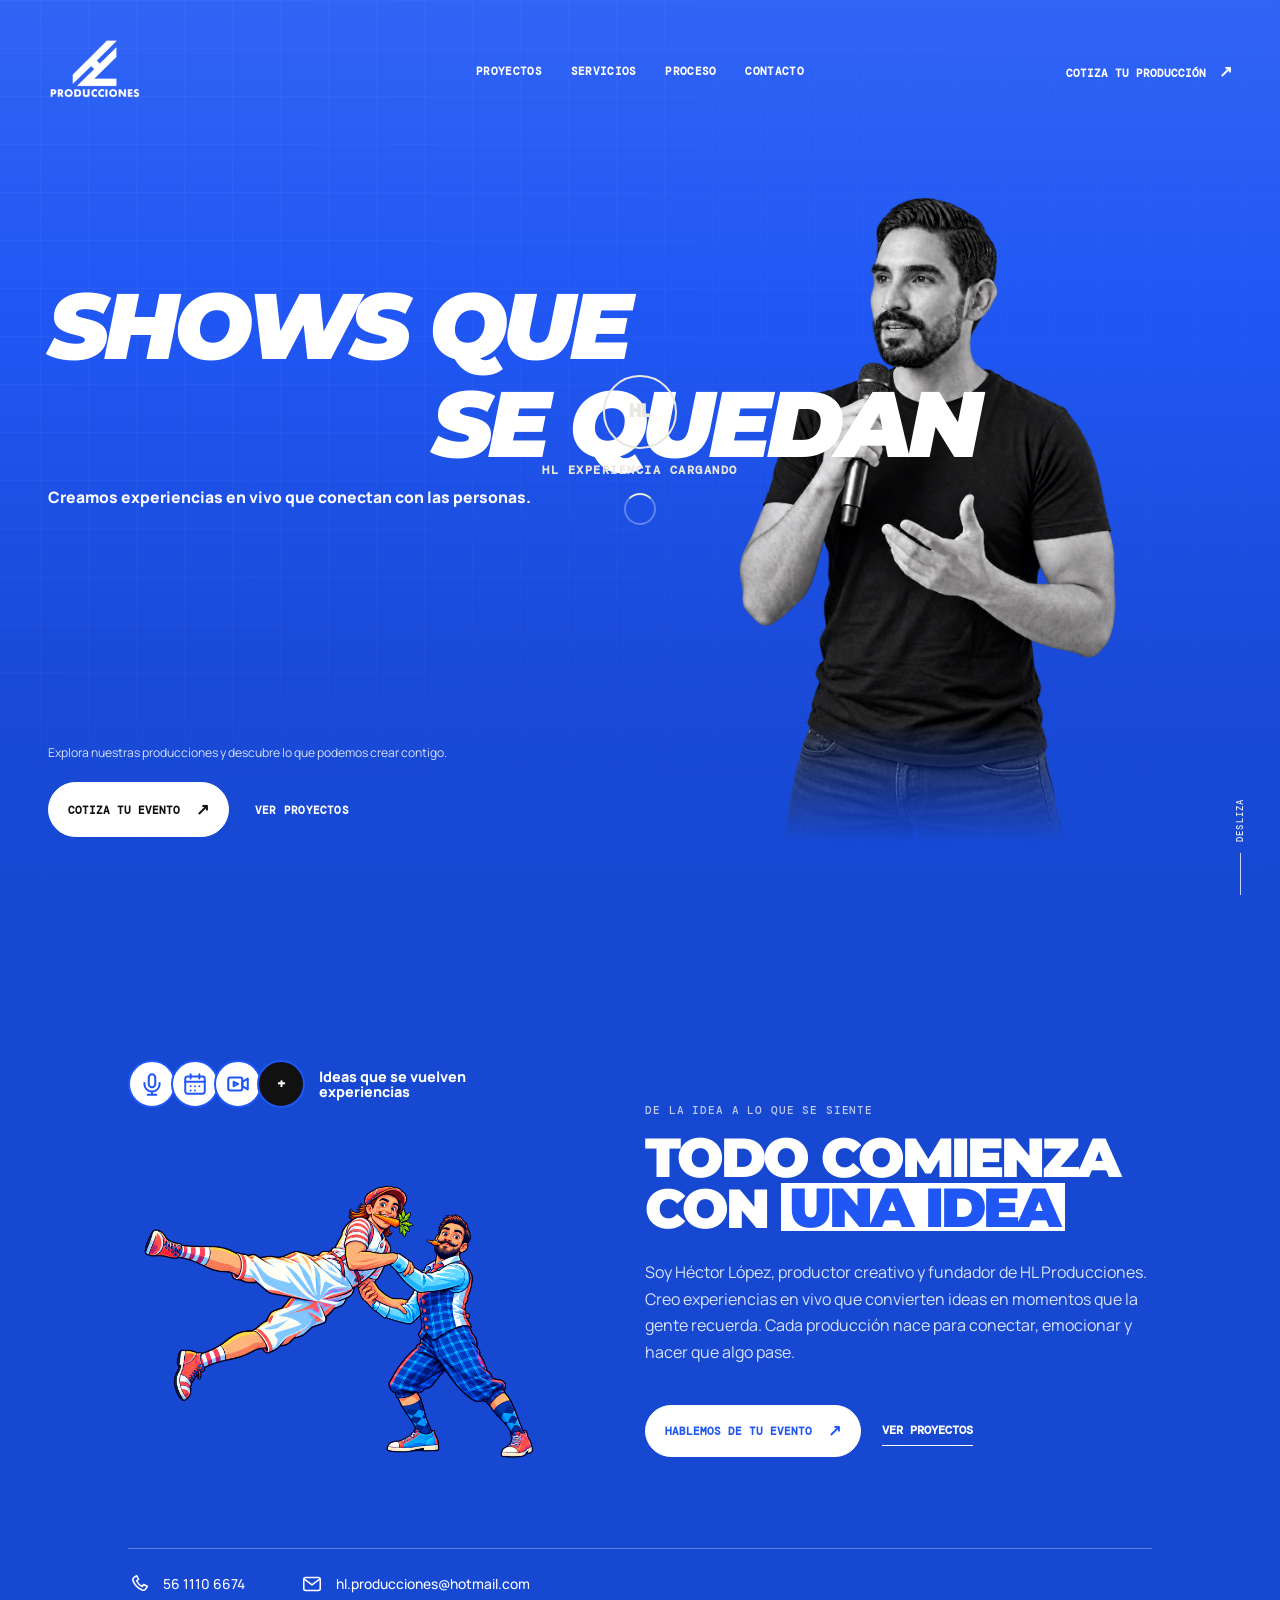
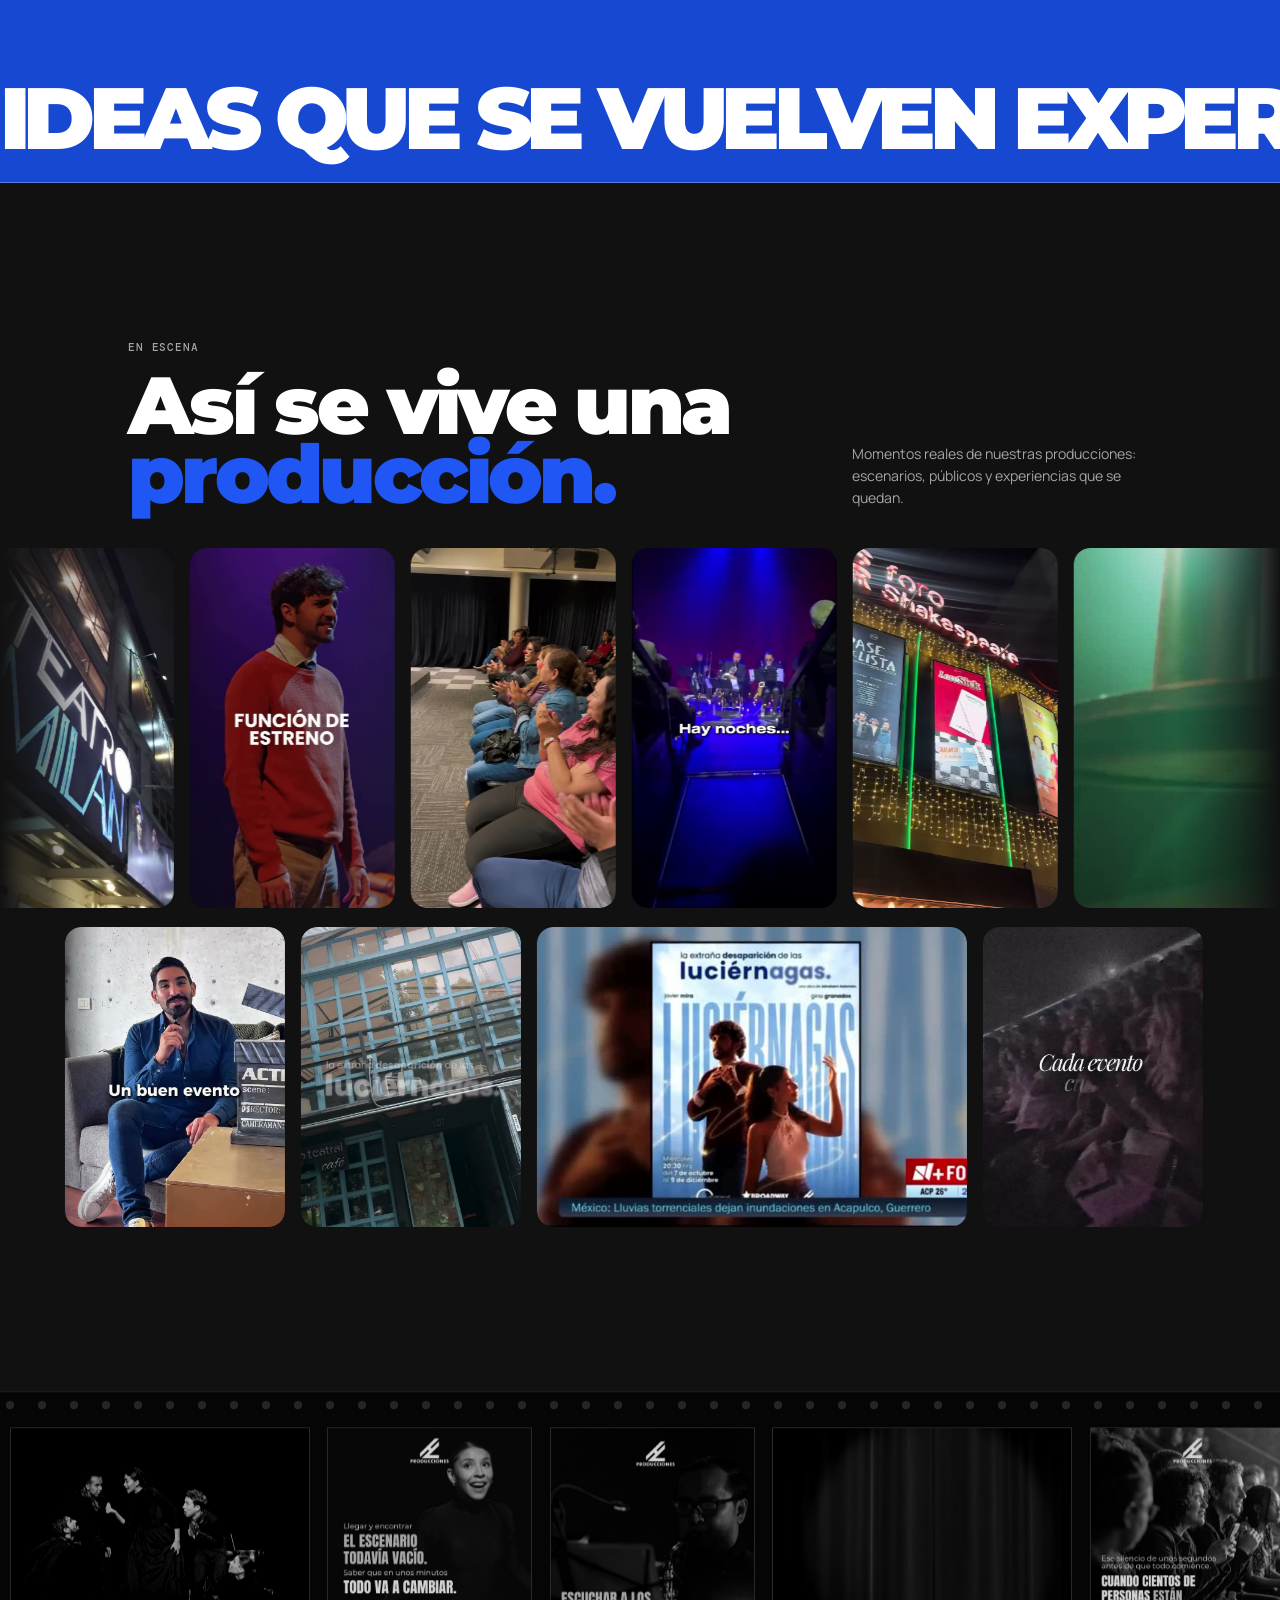
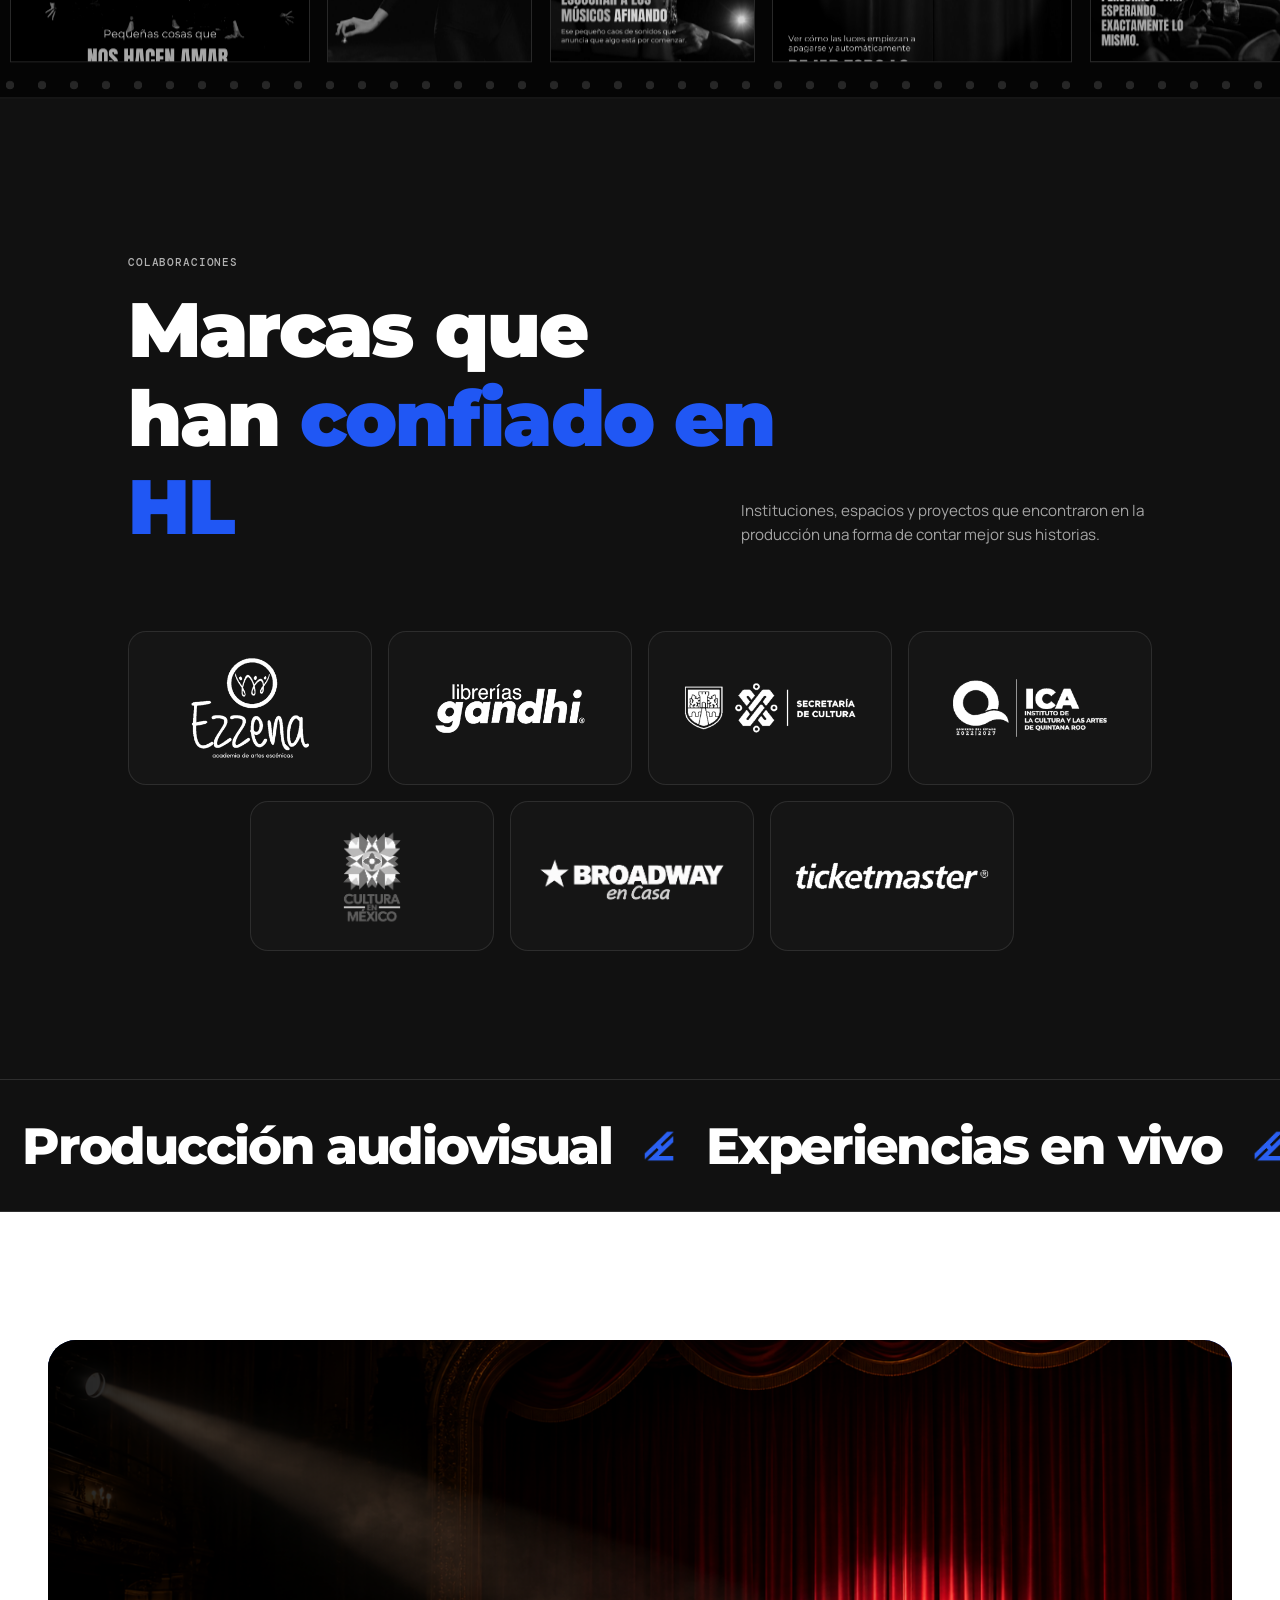
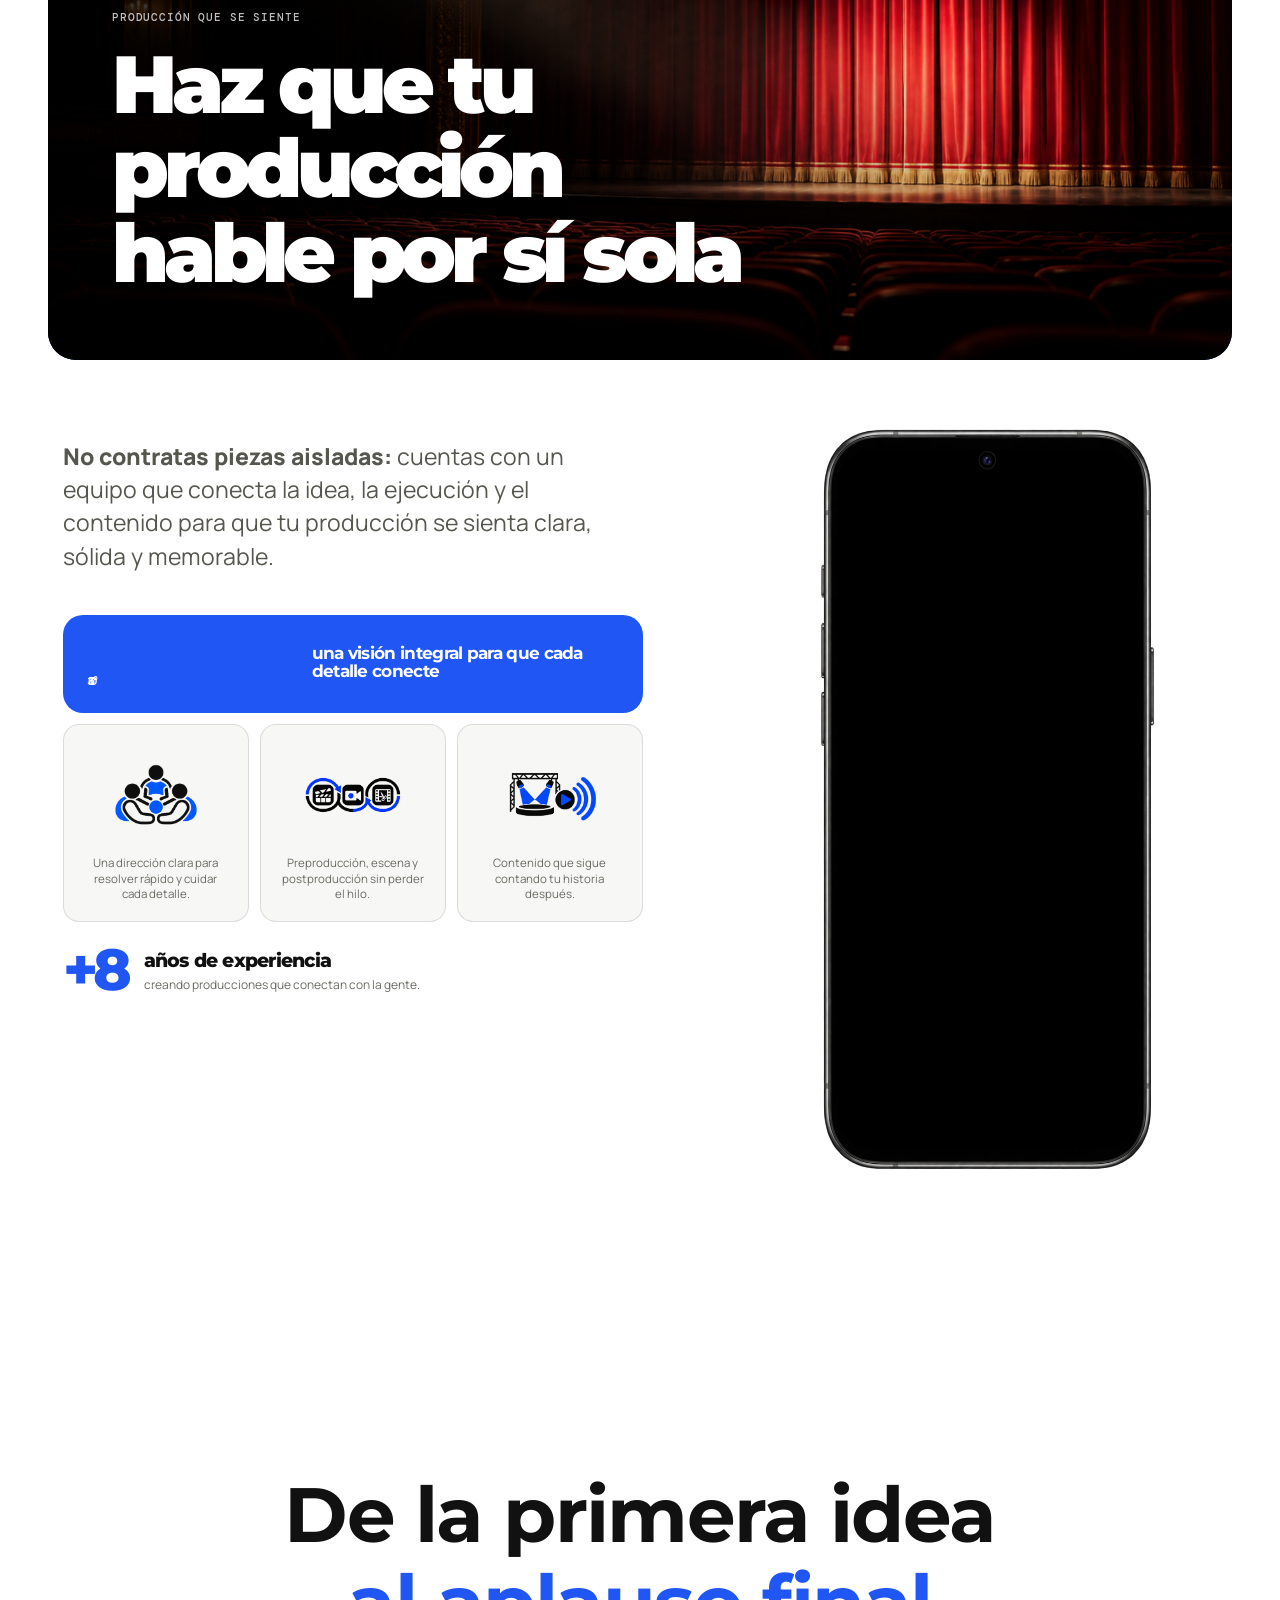
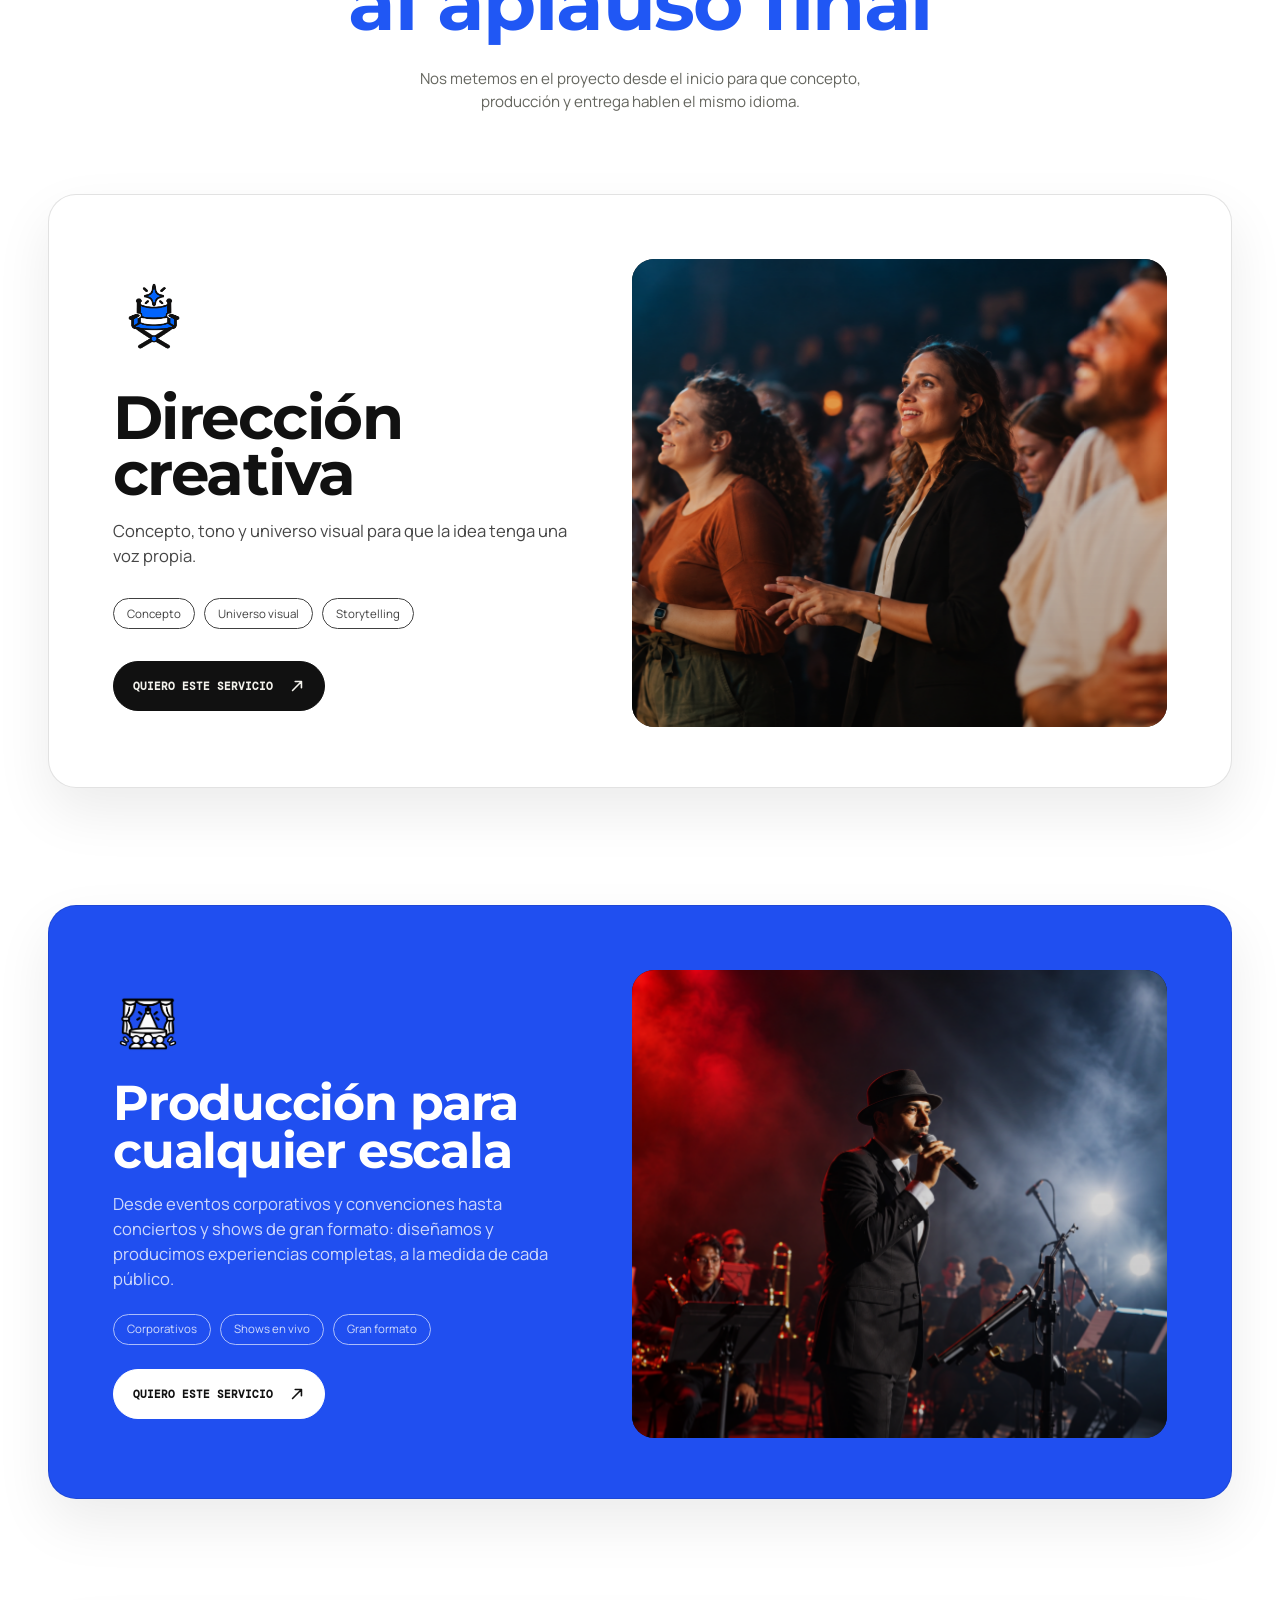
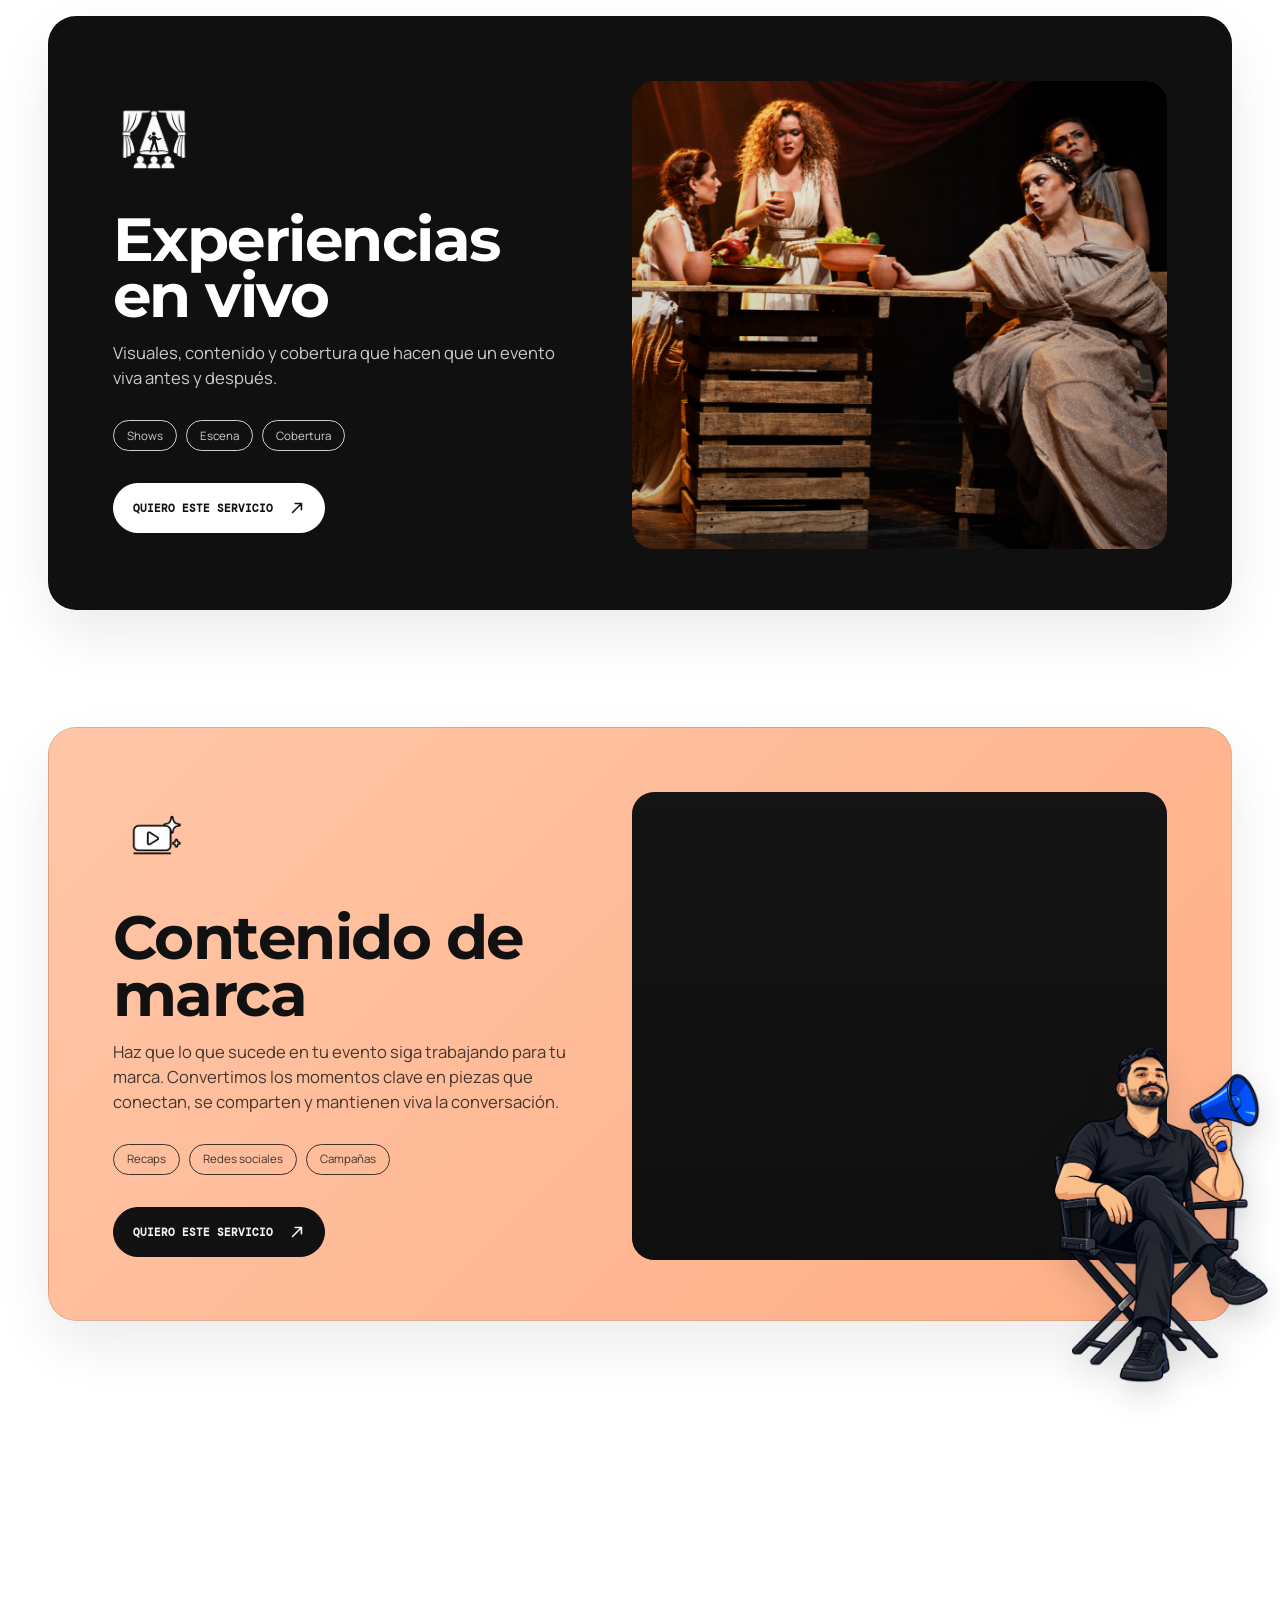
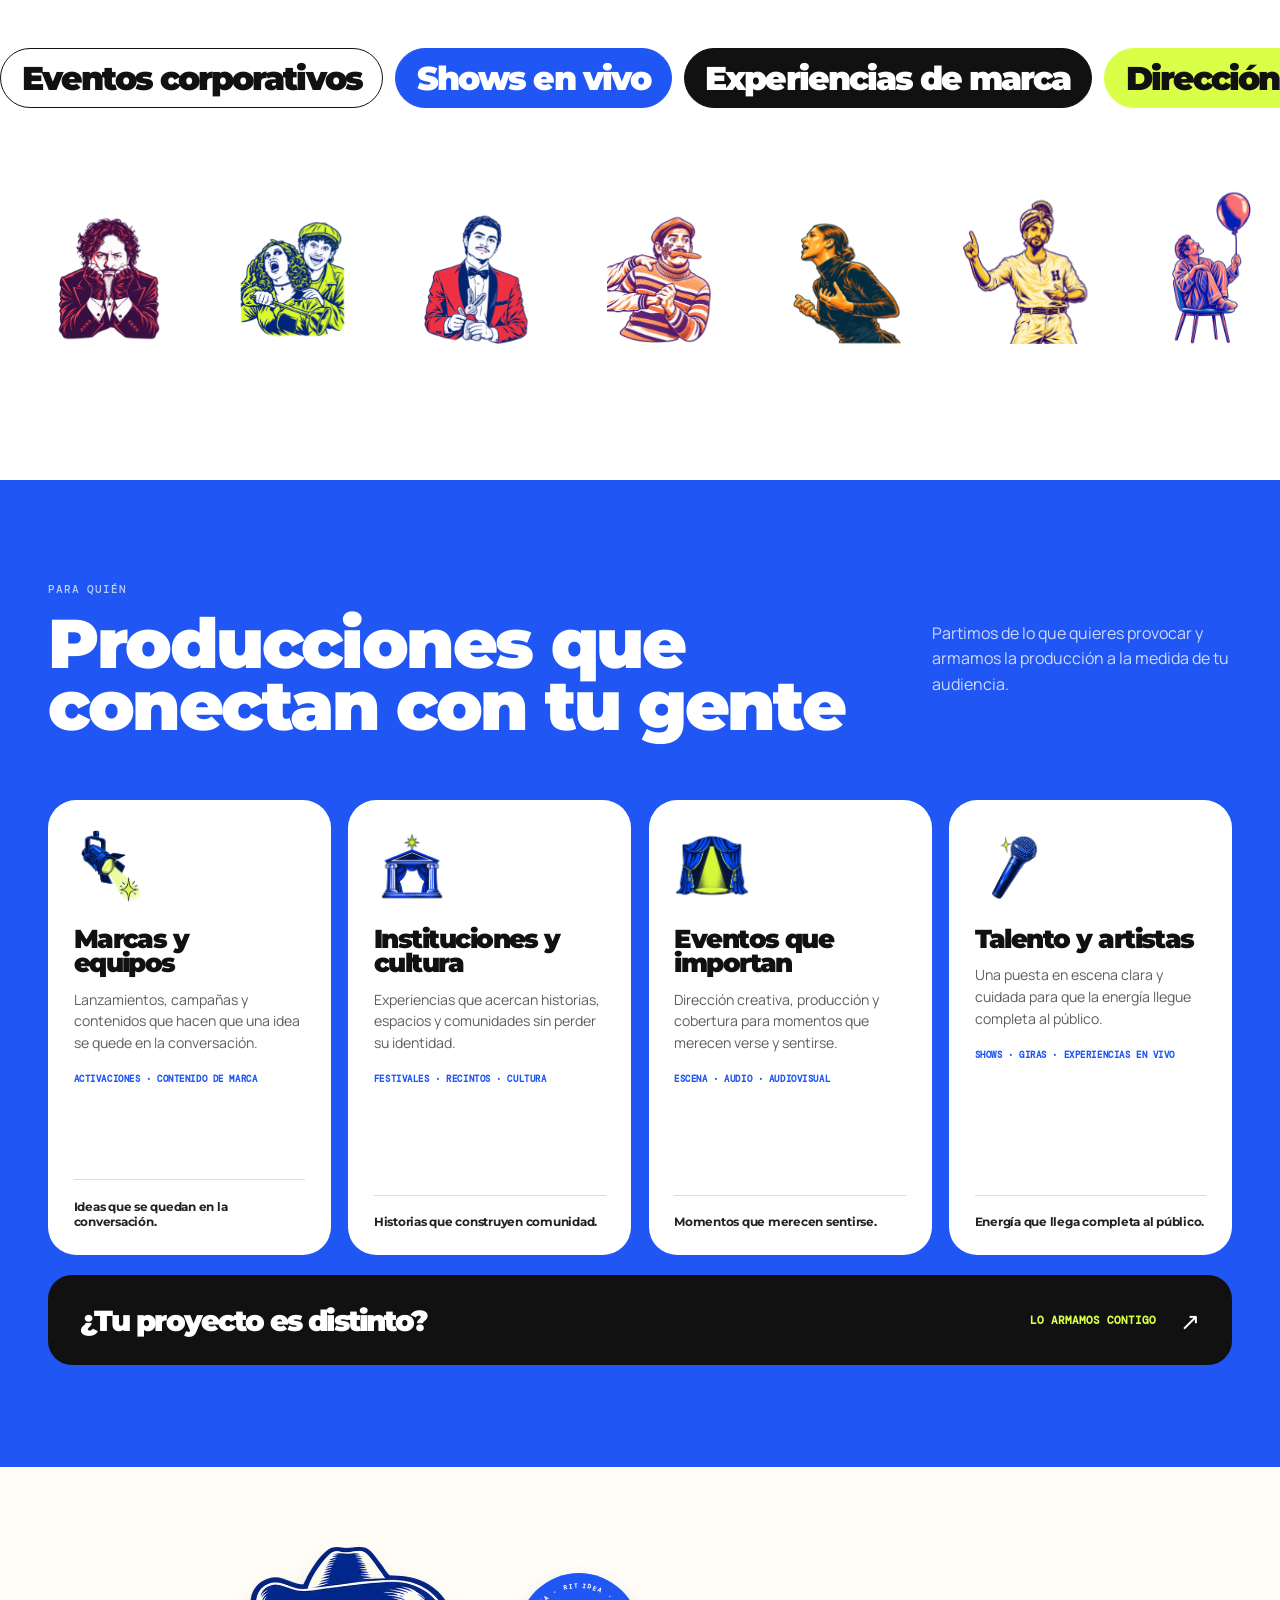
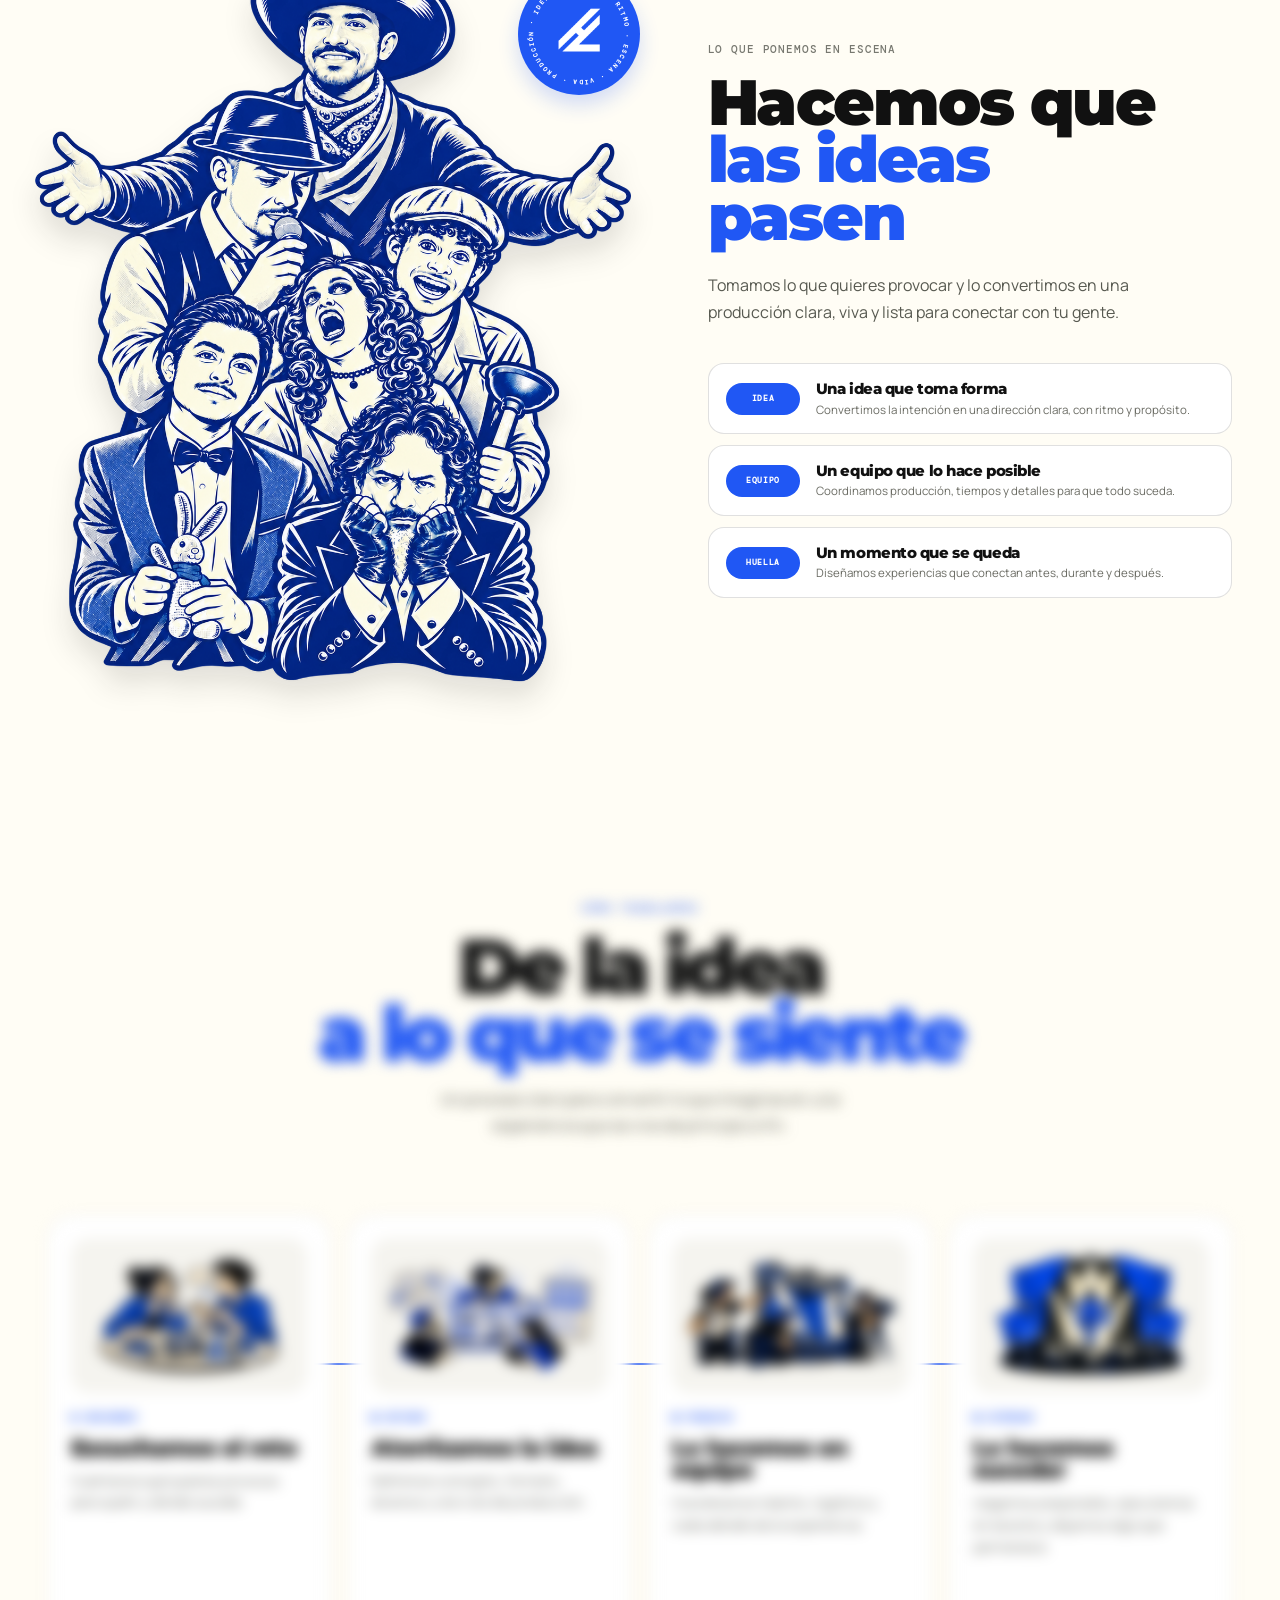
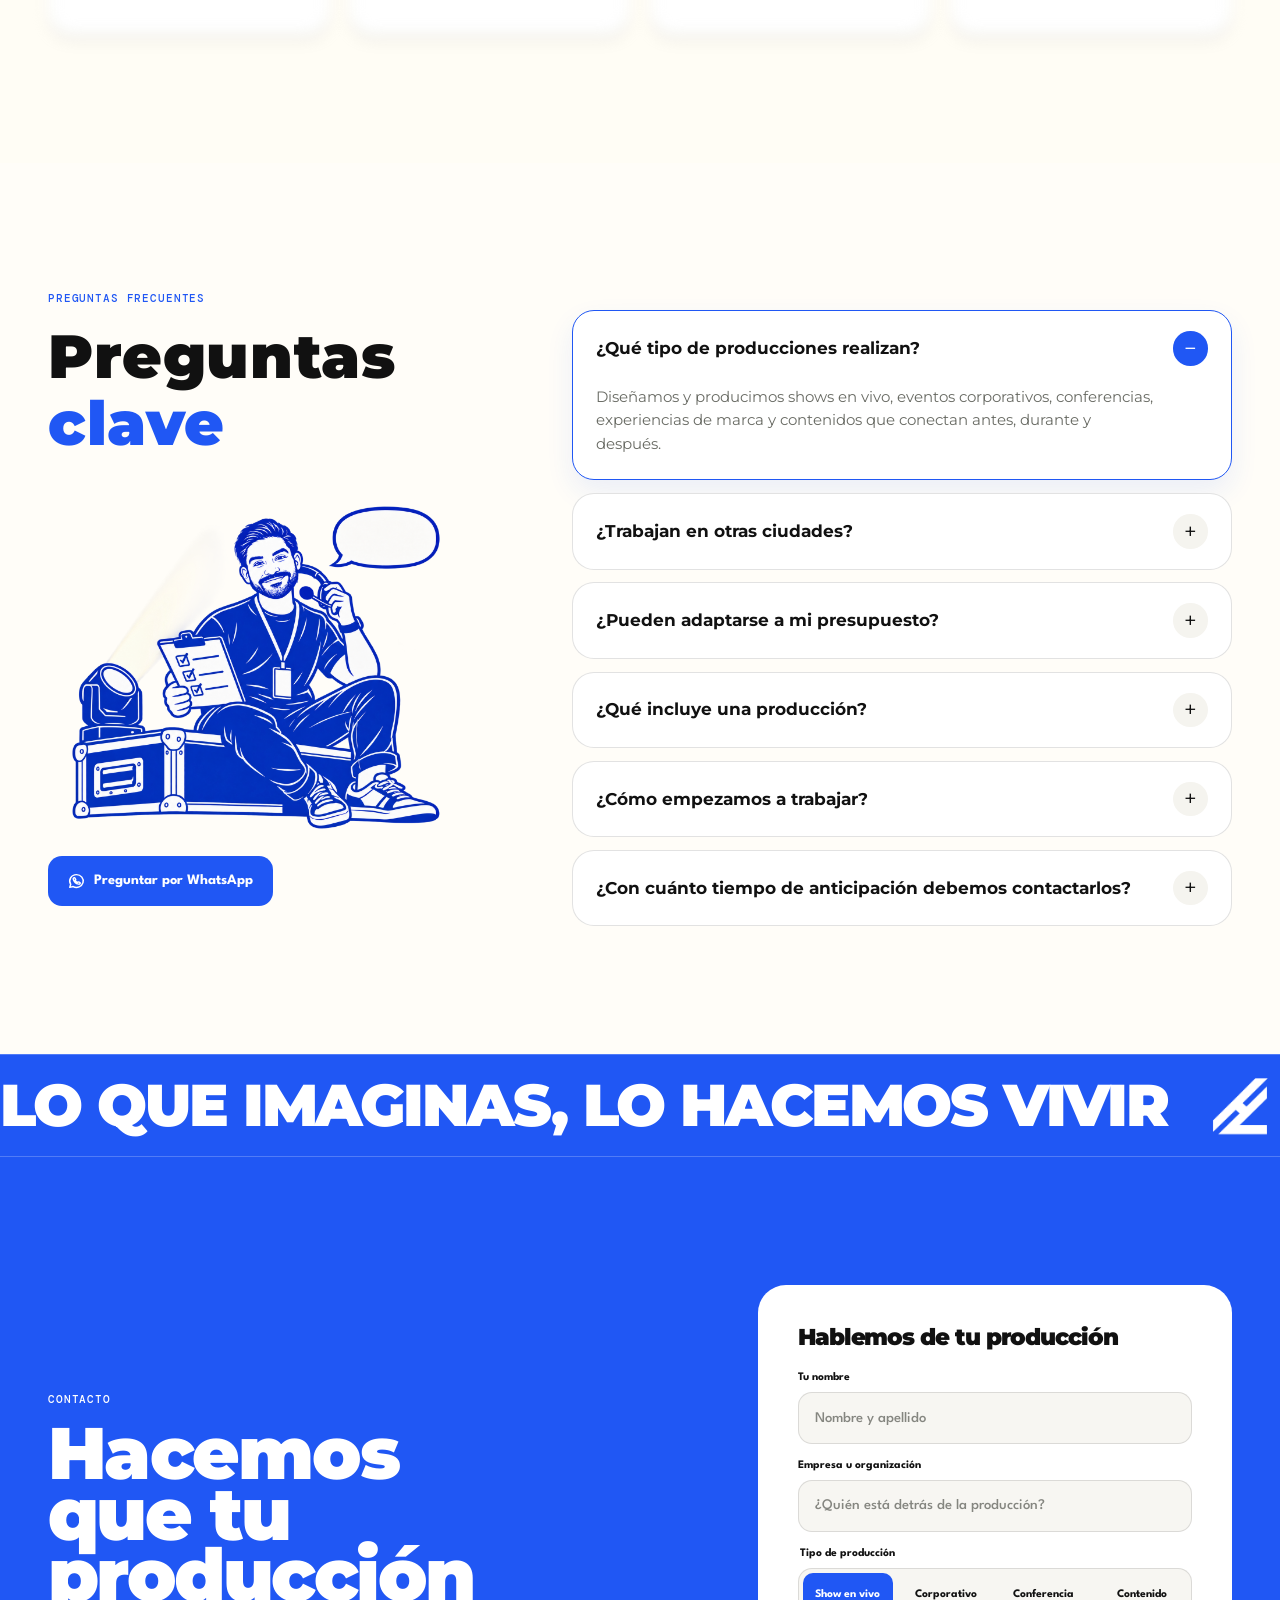
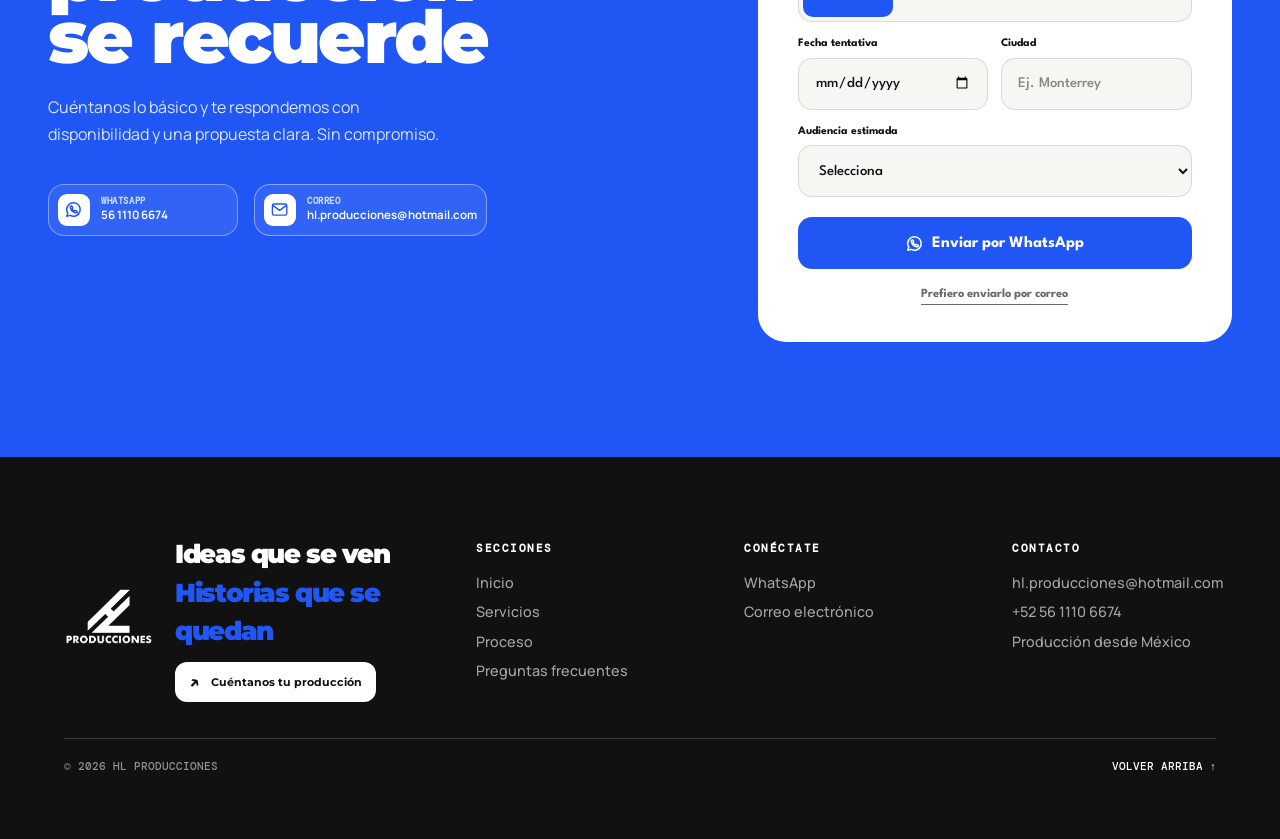
==== index.html @ 7bd249f0 "Animate theatre curtain upward on entry" ====
<!doctype html>
<html lang="es">
  <head>
    <meta charset="UTF-8" />
    <meta name="viewport" content="width=device-width, initial-scale=1.0" />
    <meta name="description" content="HL Producciones crea experiencias audiovisuales que hacen que las marcas se sientan vivas." />
    <title>HL Producciones — Hazlo visible</title>
    <link rel="preconnect" href="https://fonts.googleapis.com" />
    <link rel="preconnect" href="https://fonts.gstatic.com" crossorigin />
    <link href="https://fonts.googleapis.com/css2?family=DM+Mono:wght@400;500&family=League+Spartan:wght@400;500;600;700;800;900&family=Manrope:wght@400;500;600;700;800&family=Montserrat:ital,wght@0,400;0,500;0,600;0,700;0,900;1,900&family=Space+Grotesk:wght@400;500;600;700&display=swap" rel="stylesheet" />
    <link rel="icon" href="favicon.svg?v=2" type="image/svg+xml" />
    <meta name="theme-color" content="#2057f4" />
    <link rel="stylesheet" href="styles.css?v=20261019-curtain-up-3" />
  </head>
  <body>
    <div class="site-intro" data-site-intro role="status" aria-live="polite">
      <div class="site-intro-curtain site-intro-curtain-left" aria-hidden="true"></div>
      <div class="site-intro-curtain site-intro-curtain-right" aria-hidden="true"></div>
      <div class="site-intro-content">
        <div class="site-intro-mark" aria-hidden="true">HL</div>
        <p class="site-intro-label">HL experiencia cargando</p>
        <span class="site-intro-spinner" aria-hidden="true"></span>
      </div>
    </div>
    <a class="skip-link" href="#contenido">Saltar al contenido</a>
    <div class="grain" aria-hidden="true"></div>

    <header class="site-header" data-header>
      <a class="brand" href="#inicio" aria-label="HL Producciones, ir al inicio">
        <img class="brand-logo" src="assets/hl-producciones-logo.png" alt="HL Producciones" />
      </a>

      <button class="menu-toggle" type="button" aria-expanded="false" aria-controls="main-nav">
        <span>Menú</span><b aria-hidden="true"></b>
      </button>

      <nav class="main-nav" id="main-nav" aria-label="Navegación principal">
        <a href="#trabajo">Proyectos</a>
        <a href="#servicios">Servicios</a>
        <a href="#proceso-hl">Proceso</a>
        <a href="#contacto">Contacto</a>
      </nav>

      <a class="header-cta" href="#contacto">Cotiza tu producción <span aria-hidden="true">↗</span></a>
    </header>

    <main id="contenido">
      <section class="hero section-shell" id="inicio">
        <video class="hero-video" autoplay muted loop playsinline preload="auto" aria-hidden="true">
          <source src="assets/hero-teatro-intro.mp4" type="video/mp4" />
        </video>
        <div class="hero-copy reveal">
          <p class="eyebrow"><span class="live-dot"></span> Producción de espectáculos / México</p>
          <h1><span class="hero-line">SHOWS QUE</span><span class="hero-line">SE QUEDAN</span></h1>
          <p class="hero-lede">Creamos experiencias en vivo que conectan con las personas.</p>
          <p class="hero-actions-note">Explora nuestras producciones y descubre lo que podemos crear contigo.</p>
          <div class="hero-actions">
            <a class="button button-primary" href="#contacto">Cotiza tu evento <span>↗</span></a>
            <a class="text-link" href="#trabajo">Ver proyectos</a>
          </div>
        </div>

        <div class="hero-stage reveal reveal-delay-1" aria-label="Héctor López, fundador de HL Producciones, hablando con un micrófono">
          <div class="stage-label stage-label-top">HL / 001 — LIVE PRODUCTION</div>
          <div class="hero-orbit orbit-one"></div>
          <div class="hero-orbit orbit-two"></div>
          <div class="hero-spark" aria-hidden="true"><span></span></div>
          <img class="hero-person" src="assets/hector-lopez-cutout.png" alt="Héctor López hablando con un micrófono" />
          <div class="stage-label stage-label-bottom">PRODUCE / CREATE / DELIVER</div>
          <div class="stage-cross" aria-hidden="true">+</div>
        </div>

        <div class="scroll-cue" aria-hidden="true"><span>Desliza</span><i></i></div>
      </section>

      <section class="statement section-shell reveal" id="manifiesto">
        <div class="statement-grid">
          <div class="statement-visual">
            <div class="statement-kicker">HL / 002 — EXPERIENCIAS</div>
            <div class="statement-proof" aria-label="Especialidades de HL Producciones">
              <div class="proof-list">
                <span aria-label="Experiencias en vivo">
                  <svg viewBox="0 0 24 24" aria-hidden="true"><title>Shows en vivo</title><path d="M12 3a3 3 0 0 0-3 3v6a3 3 0 0 0 6 0V6a3 3 0 0 0-3-3Z" /><path d="M5 11v1a7 7 0 0 0 14 0v-1M12 19v3M8 22h8" /></svg>
                </span>
                <span aria-label="Eventos en vivo">
                  <svg viewBox="0 0 24 24" aria-hidden="true"><title>Eventos</title><rect x="3" y="5" width="18" height="16" rx="2" /><path d="M8 3v4M16 3v4M3 10h18M8 14h.01M12 14h.01M16 14h.01M8 18h.01M12 18h.01" /></svg>
                </span>
                <span aria-label="Contenido audiovisual">
                  <svg viewBox="0 0 24 24" aria-hidden="true"><title>Contenido audiovisual</title><rect x="3" y="6" width="13" height="12" rx="2" /><path d="m16 10 5-3v10l-5-3zM8 10l4 2-4 2z" /></svg>
                </span>
                <strong aria-label="Más formatos">+</strong>
              </div>
              <p>Ideas que se vuelven experiencias</p>
            </div>
            <img src="assets/production-cartoon.png" alt="Ilustración de una producción teatral en movimiento" />
            <span class="statement-tag">PRODUCCIÓN / EN VIVO</span>
          </div>
          <div class="statement-side">
            <div class="section-kicker">DE LA IDEA A LO QUE SE SIENTE</div>
            <h2>TODO COMIENZA<br />CON <strong>UNA IDEA</strong></h2>
            <p>Soy Héctor López, productor creativo y fundador de HL Producciones. Creo experiencias en vivo que convierten ideas en momentos que la gente recuerda. Cada producción nace para conectar, emocionar y hacer que algo pase.</p>
            <div class="statement-actions">
              <a class="button statement-button" href="#contacto">Hablemos de tu evento <span aria-hidden="true">↗</span></a>
              <a class="statement-link" href="#trabajo">Ver proyectos</a>
            </div>
          </div>
        </div>
        <div class="statement-contact" aria-label="Contacto directo">
          <a class="statement-contact-item" href="tel:+525611106674">
            <svg viewBox="0 0 24 24" aria-hidden="true"><path d="M7 4.5 9.5 3l2 4-2.2 1.5a13 13 0 0 0 6.2 6.2L17 12.5l4 2-1.5 2.5c-.8 1.4-2.6 2-4.1 1.5A18 18 0 0 1 5.5 8.6C5 7.1 5.6 5.3 7 4.5Z" /></svg>
            <span>56 1110 6674</span>
          </a>
          <a class="statement-contact-item" href="#" data-copy-email="hl.producciones@hotmail.com" aria-label="Copiar correo de HL Producciones">
            <svg viewBox="0 0 24 24" aria-hidden="true"><rect x="3" y="5" width="18" height="14" rx="2" /><path d="m4 7 8 6 8-6" /></svg>
            <span>hl.producciones@hotmail.com</span>
          </a>
        </div>
        <section class="marquee statement-marquee" aria-label="Manifiesto en movimiento">
          <div class="marquee-track">
            <span>IDEAS QUE SE VUELVEN EXPERIENCIAS</span><img src="assets/hector-marquee.png" alt="" aria-hidden="true" />
            <span>PRODUCCIONES EN VIVO</span><img src="assets/hector-marquee.png" alt="" aria-hidden="true" />
            <span>MOMENTOS QUE SE QUEDAN</span><img src="assets/hector-marquee.png" alt="" aria-hidden="true" />
            <span>IDEAS QUE SE VUELVEN EXPERIENCIAS</span><img src="assets/hector-marquee.png" alt="" aria-hidden="true" />
            <span>PRODUCCIONES EN VIVO</span><img src="assets/hector-marquee.png" alt="" aria-hidden="true" />
            <span>MOMENTOS QUE SE QUEDAN</span><img src="assets/hector-marquee.png" alt="" aria-hidden="true" />
          </div>
        </section>
      </section>

      <section class="projects-breathing-space" aria-hidden="true"></section>

      <section class="work section-shell" id="trabajo">
        <div class="section-heading reveal">
          <div>
            <div class="section-kicker">EN ESCENA</div>
            <h2>Así se vive una<br /><em>producción.</em></h2>
          </div>
          <p>Momentos reales de nuestras producciones: escenarios, públicos y experiencias que se quedan.</p>
        </div>

        <div class="project-reels" data-scroll-direction="down">
          <div class="project-reel project-reel-top" aria-label="Proyectos destacados, primera fila">
            <div class="project-reel-track">
              <article class="project-card project-video-card reveal" data-category="brand">
                <div class="project-media media-video">
                  <video
                    src="assets/urinetownmx_hl_video.mp4"
                    data-autoplay
                    muted
                    loop
                    playsinline
                    preload="none"
                    aria-label="Video de Urinetown MX"
                  ></video>
                </div>
                <div class="project-meta project-video-meta"><div><h3><strong>URINETOWN</strong> <span>CDMX</span></h3></div></div>
              </article>
              <article class="project-card project-video-card reveal reveal-delay-1" data-category="live">
                <div class="project-media media-video">
                  <video
                    src="assets/ig_luciernagas_desaparicion_hl_video.mp4"
                    data-autoplay
                    muted
                    loop
                    playsinline
                    preload="none"
                    aria-label="Video de La extraña desaparición de las luciérnagas"
                  ></video>
                </div>
                <div class="project-meta project-video-meta"><div><h3><strong>LA EXTRAÑA DESAPARICIÓN DE LAS LUCIÉRNAGAS</strong> <span>CDMX</span></h3></div></div>
              </article>
              <article class="project-card project-video-card reveal reveal-delay-2" data-category="live">
                <div class="project-media media-video">
                  <video
                    src="assets/ig_eventos_gandhi_hl_001_video.mp4"
                    data-autoplay
                    muted
                    loop
                    playsinline
                    preload="none"
                    aria-label="Evento para Librerías Gandhi en Ciudad de México"
                  ></video>
                </div>
                <div class="project-meta project-video-meta"><div><h3><strong>GANDHI / UNA EXPERIENCIA ENTRE LIBROS</strong> <span>CDMX</span></h3></div></div>
              </article>
              <article class="project-card project-video-card reveal" data-category="live">
                <div class="project-media media-video">
                  <video
                    src="assets/ig_hl_producciones_bigband_hl_001_video.mp4"
                    data-autoplay
                    muted
                    loop
                    playsinline
                    preload="none"
                    aria-label="Presentación de Big Band Blue Catz"
                  ></video>
                </div>
                <div class="project-meta project-video-meta"><div><h3><strong>BIG BAND BLUE CATZ / JAZZ QUE ENCIENDE LA NOCHE</strong> <span>LIVE</span></h3></div></div>
              </article>
              <article class="project-card project-video-card reveal reveal-delay-1" data-category="brand">
                <div class="project-media media-video">
                  <video
                    src="assets/ig_lovesick_cdmx_hl_001_video.mp4"
                    data-autoplay
                    muted
                    loop
                    playsinline
                    preload="none"
                    aria-label="Producción LoveSICK en Ciudad de México"
                  ></video>
                </div>
                <div class="project-meta project-video-meta"><div><h3><strong>LOVESICK / UNA HISTORIA QUE DUELE BONITO</strong> <span>CDMX</span></h3></div></div>
              </article>
              <article class="project-card project-video-card project-wide-video-card reveal reveal-delay-2" data-category="live">
                <div class="project-media media-video">
                  <video
                    src="assets/ig_lospayasos_que_le_faltan_a_la_luna_hl_001_video.mp4"
                    data-autoplay
                    muted
                    loop
                    playsinline
                    preload="none"
                    aria-label="Los payasos que le faltan a la luna, con Hectorazzo y Paolinho"
                  ></video>
                </div>
                <div class="project-meta project-video-meta project-artist-meta"><div><h3><strong>HEecToRAzzO Y PaoLINHo</strong> <span>CDMX</span></h3></div></div>
              </article>
              <article class="project-card project-video-card reveal" data-category="live">
                <div class="project-media media-video">
                  <video
                    src="assets/ig_incognito_hl_001_video.mp4"
                    data-autoplay
                    muted
                    loop
                    playsinline
                    preload="none"
                    aria-label="Producción Incógnito en Ciudad de México"
                  ></video>
                </div>
                <div class="project-meta project-video-meta"><div><h3><strong>INCÓGNITO</strong> <span>CDMX</span></h3></div></div>
              </article>
              <article class="project-card project-video-card reveal reveal-delay-1" data-category="live">
                <div class="project-media media-video">
                  <video
                    src="assets/ig_regla_de_3_hl_001_video.mp4"
                    data-autoplay
                    muted
                    loop
                    playsinline
                    preload="none"
                    aria-label="Producción Regla de 3 en Ciudad de México"
                  ></video>
                </div>
                <div class="project-meta project-video-meta"><div><h3><strong>REGLA DE 3</strong> <span>CDMX</span></h3></div></div>
              </article>
              <article class="project-card project-video-card project-wide-video-card reveal" data-category="live">
                <div class="project-media media-video">
                  <video
                    src="assets/ig_yahualli_hl_video.mp4"
                    data-autoplay
                    muted
                    loop
                    playsinline
                    preload="none"
                    aria-label="Producción YAHUALLI en Ciudad de México"
                  ></video>
                </div>
                <div class="project-meta project-video-meta"><div><h3><strong>YAHUALLI</strong> <span>CDMX</span></h3></div></div>
              </article>
            </div>
          </div>
          <div class="project-reel project-reel-bottom" aria-label="Proyectos destacados, segunda fila">
            <div class="project-reel-track">
              <article class="project-card project-press-video-card reveal" data-category="brand">
                <div class="project-media media-video">
                  <video
                    src="https://github.com/galblozada-afk/HL-web/releases/download/v1.0.0/ig_popcomunicacion_comunicacionhl_001_video.mp4"
                    data-autoplay
                    muted
                    loop
                    playsinline
                    preload="none"
                    aria-label="Comunicación y prensa de HL Producciones"
                  ></video>
                </div>
                <div class="project-meta project-video-meta"><div><h3><strong>COMUNICACIÓN QUE CONECTA</strong> <span>PRENSA</span></h3></div></div>
              </article>
              <article class="project-card project-press-video-card reveal reveal-delay-1" data-category="live">
                <div class="project-media media-video">
                  <video
                    src="https://github.com/galblozada-afk/HL-web/releases/download/v1.0.0/ig_popcomunicacion_yahuali_hl_001_video.mp4"
                    data-autoplay
                    muted
                    loop
                    playsinline
                    preload="none"
                    aria-label="YAHUALLI en el programa Aquí Nomás"
                  ></video>
                </div>
                <div class="project-meta project-video-meta"><div><h3><strong>YAHUALLI EN AQUÍ NOMÁS</strong> <span>COMUNICACIÓN</span></h3></div></div>
              </article>
              <article class="project-card project-vertical-press-card reveal reveal-delay-2" data-category="editorial">
                <div class="project-media media-video">
                  <video
                    src="assets/ig_alas_rotas_making_of_hl_001_video.mp4"
                    data-autoplay
                    muted
                    loop
                    playsinline
                    preload="none"
                    aria-label="Making of de la producción Alas Rotas"
                  ></video>
                </div>
                <div class="project-meta project-video-meta"><div><h3><strong>ALAS ROTAS / DETRÁS DE ESCENA</strong> <span>MAKING OF</span></h3></div></div>
              </article>
              <article class="project-card project-vertical-press-card reveal" data-category="brand">
                <div class="project-media media-video">
                  <video
                    src="assets/ig_lovesick_anuncio_temporada_hl_video.mp4"
                    data-autoplay
                    muted
                    loop
                    playsinline
                    preload="none"
                    aria-label="Anuncio de temporada de LoveSICK"
                  ></video>
                </div>
                <div class="project-meta project-video-meta"><div><h3><strong>LOVESICK / ANUNCIO DE TEMPORADA</strong> <span>COMUNICACIÓN</span></h3></div></div>
              </article>
              <article class="project-card project-vertical-press-card reveal reveal-delay-1" data-category="brand">
                <div class="project-media media-video">
                  <video
                    src="assets/ig_creamos_experiencias_hl_video.mp4"
                    data-autoplay
                    muted
                    loop
                    playsinline
                    preload="none"
                    aria-label="Video institucional Creamos experiencias"
                  ></video>
                </div>
                <div class="project-meta project-video-meta"><div><h3><strong>CREAMOS EXPERIENCIAS</strong> <span>PRODUCCIÓN</span></h3></div></div>
              </article>
              <article class="project-card project-vertical-press-card reveal reveal-delay-2" data-category="editorial">
                <div class="project-media media-video">
                  <video
                    src="assets/ig_luciernagas_desaparicion_making_of_001_video.mp4"
                    data-autoplay
                    muted
                    loop
                    playsinline
                    preload="none"
                    aria-label="Making of de La extraña desaparición de las luciérnagas"
                  ></video>
                </div>
                <div class="project-meta project-video-meta"><div><h3><strong>LA EXTRAÑA DESAPARICIÓN DE LAS LUCIÉRNAGAS</strong> <span>MAKING OF</span></h3></div></div>
              </article>
              <article class="project-card project-press-wide-card reveal" data-category="editorial">
                <div class="project-media media-video">
                  <video
                    src="assets/ig_luciernagas_cobertura_nmas_televisa_001_video.mp4"
                    data-autoplay
                    muted
                    loop
                    playsinline
                    preload="none"
                    aria-label="Cobertura de La extraña desaparición de las luciérnagas para N más y Televisa Espectáculos"
                  ></video>
                </div>
                <div class="project-meta project-video-meta"><div><h3><strong>LUCIÉRNAGAS EN N+ Y TELEVISA ESPECTÁCULOS</strong> <span>PRENSA</span></h3></div></div>
              </article>
              <article class="project-card project-vertical-press-card reveal reveal-delay-1" data-category="brand">
                <div class="project-media media-video">
                  <video
                    src="assets/ig_catalogo_producciones_hl_video.mp4"
                    data-autoplay
                    muted
                    loop
                    playsinline
                    preload="none"
                    aria-label="Catálogo de producciones de HL Producciones"
                  ></video>
                </div>
                <div class="project-meta project-video-meta"><div><h3><strong>CATÁLOGO DE PRODUCCIONES</strong> <span>PORTAFOLIO</span></h3></div></div>
              </article>
            </div>
          </div>
        </div>
      </section>

      <section class="production-filmstrip" aria-label="Banco visual de producciones">
        <div class="production-filmstrip-track">
          <figure class="film-frame film-frame-wide"><img src="assets/film-frame-01.png" alt="Producción en escena" /></figure>
          <figure class="film-frame"><img src="assets/film-frame-02.png" alt="Actuación en vivo" /></figure>
          <figure class="film-frame"><img src="assets/film-frame-03.png" alt="Ensayo de producción" /></figure>
          <figure class="film-frame film-frame-wide"><img src="assets/film-frame-04.png" alt="Escena teatral" /></figure>
          <figure class="film-frame"><img src="assets/film-frame-05.png" alt="Público durante una función" /></figure>
          <figure class="film-frame"><img src="assets/film-frame-06.png" alt="Músico en escena" /></figure>
          <figure class="film-frame film-frame-wide"><img src="assets/film-frame-07.png" alt="Teatro y producción en vivo" /></figure>
          <figure class="film-frame"><img src="assets/film-frame-08.png" alt="Escenario iluminado" /></figure>
          <figure class="film-frame"><img src="assets/film-frame-09.png" alt="Artistas antes de salir a escena" /></figure>
          <figure class="film-frame film-frame-wide"><img src="assets/film-frame-10.png" alt="Momento de una función" /></figure>
          <figure class="film-frame"><img src="assets/film-frame-11.png" alt="Actor en escena" /></figure>
          <figure class="film-frame"><img src="assets/film-frame-12.png" alt="Preparación detrás del escenario" /></figure>
          <figure class="film-frame film-frame-wide"><img src="assets/film-frame-13.png" alt="Público disfrutando una función" /></figure>
          <figure class="film-frame"><img src="assets/film-frame-14.png" alt="Escenario listo para comenzar" /></figure>
        </div>
      </section>

      <section class="collaborations section-shell reveal" id="colaboraciones">
        <div class="collaborations-heading">
          <div>
            <div class="section-kicker">COLABORACIONES</div>
            <h2>Marcas que<br /><span class="collaborations-title-line">han <em>confiado en</em></span><br /><em>HL</em></h2>
          </div>
          <p>Instituciones, espacios y proyectos que encontraron en la producción una forma de contar mejor sus historias.</p>
        </div>
        <div class="collaborations-grid" aria-label="Organizaciones y proyectos colaboradores">
          <div class="collaboration-card"><img src="assets/logo-ezzema-final.png" alt="Ezzema Academia de Artes Escénicas" /></div>
          <div class="collaboration-card"><img src="assets/logo-librerias-gandhi-clean.png" alt="Librerías Gandhi" /></div>
          <div class="collaboration-card"><img src="assets/logo-secretaria-cultura-clean.png" alt="Secretaría de Cultura" /></div>
          <div class="collaboration-card"><img src="assets/logo-ica-quintana-roo-clean.png" alt="Instituto de la Cultura y las Artes de Quintana Roo" /></div>
          <div class="collaboration-card"><img src="assets/logo-cultura-en-mexico-monochrome.png" alt="Cultura en México" /></div>
          <div class="collaboration-card"><img src="assets/logo-broadway-en-casa-monochrome.png" alt="Broadway en Casa" /></div>
          <div class="collaboration-card"><img src="assets/logo-ticketmaster-clean.png" alt="Ticketmaster" /></div>
        </div>
      </section>

      <section class="collaboration-marquee" aria-label="Ideas y capacidades de HL Producciones">
        <div class="collaboration-marquee-track">
          <div class="collaboration-marquee-group">
            <span>Producción audiovisual</span><img src="assets/hl-mark.png" alt="HL" />
            <span>Experiencias en vivo</span><img src="assets/hl-mark.png" alt="HL" />
            <span>Dirección creativa</span><img src="assets/hl-mark.png" alt="HL" />
            <span>Contenido de marca</span><img src="assets/hl-mark.png" alt="HL" />
          </div>
          <div class="collaboration-marquee-group" aria-hidden="true">
            <span>Producción audiovisual</span><img src="assets/hl-mark.png" alt="" />
            <span>Experiencias en vivo</span><img src="assets/hl-mark.png" alt="" />
            <span>Dirección creativa</span><img src="assets/hl-mark.png" alt="" />
            <span>Contenido de marca</span><img src="assets/hl-mark.png" alt="" />
          </div>
        </div>
      </section>

      <section class="impact section-shell" id="impacto">
        <div class="impact-hero reveal">
          <img src="assets/theatre-red-curtain-followspot.png" alt="Teatro vacío con telón rojo cerrado iluminado por un seguidor" loading="lazy" />
          <div class="impact-hero-copy">
            <div class="section-kicker">PRODUCCIÓN QUE SE SIENTE</div>
            <h2>Haz que tu producción<br />hable por sí sola</h2>
          </div>
        </div>
        <div class="impact-grid">
          <div class="impact-content reveal">
            <p class="impact-lede"><strong>No contratas piezas aisladas:</strong> cuentas con un equipo que conecta la idea, la ejecución y el contenido para que tu producción se sienta clara, sólida y memorable.</p>
            <div class="impact-highlight">
              <strong><span class="metric-counter" data-counter="360" data-suffix="°">0</span></strong>
              <span>una visión integral para que cada detalle conecte</span>
            </div>
            <div class="impact-stats" aria-label="Ventajas de trabajar con HL Producciones">
              <div><img class="feature-icon" src="assets/feature-team-icon.png" alt="" aria-hidden="true" /><b class="sr-only">Un solo equipo</b><span>Una dirección clara para resolver rápido y cuidar cada detalle.</span></div>
              <div><img class="feature-icon" src="assets/feature-stages-icon.png" alt="" aria-hidden="true" /><b class="sr-only">Etapas conectadas</b><span>Preproducción, escena y postproducción sin perder el hilo.</span></div>
              <div><img class="feature-icon" src="assets/feature-content-icon.png" alt="" aria-hidden="true" /><b class="sr-only">Más allá del evento</b><span>Contenido que sigue contando tu historia después.</span></div>
            </div>
            <div class="impact-experience">
              <strong><span class="metric-counter" data-counter="8" data-prefix="+">0</span></strong>
              <div><b>años de experiencia</b><span>creando producciones que conectan con la gente.</span></div>
            </div>
            <img class="impact-rabbit reveal reveal-delay-1" src="assets/hector-conejo-reclining-v4.png" alt="Héctor López caricaturizado como conejo, abrazando una zanahoria de peluche" loading="lazy" />
          </div>
          <figure class="impact-portrait impact-phone reveal reveal-delay-1">
            <div class="phone-stage">
              <img class="phone-shell" src="assets/iphone-18-pro-max-mockup.png" alt="iPhone 18 Pro Max mostrando una producción de HL" />
              <div class="phone-screen">
                <video class="phone-video" src="assets/ig_creamos_experiencias_hl_video.mp4" autoplay muted loop playsinline preload="metadata" aria-label="Video de una experiencia producida por HL"></video>
              </div>
            </div>
          </figure>
        </div>
      </section>

      <section class="services-stack section-shell" id="servicios">
        <div class="stack-heading reveal">
          <h2>De la primera idea<br /><em>al aplauso final</em></h2>
          <p>Nos metemos en el proyecto desde el inicio para que concepto, producción y entrega hablen el mismo idioma.</p>
        </div>
        <div class="stack-cards" data-stack-cards>
          <article class="stack-card stack-card--light" data-stack-card>
            <div class="stack-card-copy">
              <img class="stack-card-icon" src="assets/creative-direction-icon.png" alt="Icono de dirección creativa" />
              <h3>Dirección creativa</h3>
              <p>Concepto, tono y universo visual para que la idea tenga una voz propia.</p>
              <div class="stack-tags"><span>Concepto</span><span>Universo visual</span><span>Storytelling</span></div>
              <a class="button button-primary" href="#contacto">Quiero este servicio <svg class="button-icon" viewBox="0 0 18 18" aria-hidden="true"><path d="M4 14 14 4M7 4h7v7" /></svg></a>
            </div>
            <div class="stack-media"><img src="assets/service-direction-audience-premium.png" alt="Público disfrutando una experiencia en vivo" /></div>
          </article>
          <article class="stack-card stack-card--blue" data-stack-card>
            <div class="stack-card-copy">
              <img class="stack-card-icon" src="assets/corporate-show-icon-white-heads.png" alt="Icono de shows y eventos empresariales" />
              <h3>Producción para cualquier escala</h3>
              <p>Desde eventos corporativos y convenciones hasta conciertos y shows de gran formato: diseñamos y producimos experiencias completas, a la medida de cada público.</p>
              <div class="stack-tags"><span>Corporativos</span><span>Shows en vivo</span><span>Gran formato</span></div>
              <a class="button button-light" href="#contacto">Quiero este servicio <svg class="button-icon" viewBox="0 0 18 18" aria-hidden="true"><path d="M4 14 14 4M7 4h7v7" /></svg></a>
            </div>
  <div class="stack-media"><img src="assets/service-any-scale-concert.png" alt="Vocalista y orquesta durante un espectáculo en vivo" /></div>
          </article>
          <article class="stack-card stack-card--dark" data-stack-card>
            <div class="stack-card-copy">
              <img class="stack-card-icon" src="assets/live-experiences-icon-white.png" alt="Icono de experiencias en vivo" />
              <h3>Experiencias en vivo</h3>
              <p>Visuales, contenido y cobertura que hacen que un evento viva antes y después.</p>
              <div class="stack-tags"><span>Shows</span><span>Escena</span><span>Cobertura</span></div>
              <a class="button button-primary" href="#contacto">Quiero este servicio <svg class="button-icon" viewBox="0 0 18 18" aria-hidden="true"><path d="M4 14 14 4M7 4h7v7" /></svg></a>
            </div>
            <div class="stack-media"><img src="assets/service-live-experiences-theatre.png" alt="Elenco teatral en escena durante una experiencia en vivo" /></div>
          </article>
          <article class="stack-card stack-card--warm" data-stack-card>
            <div class="stack-card-copy">
              <img class="stack-card-icon" src="assets/content-brand-icon-generated.png" alt="Icono de contenido de marca" />
              <h3>Contenido de marca</h3>
              <p>Haz que lo que sucede en tu evento siga trabajando para tu marca. Convertimos los momentos clave en piezas que conectan, se comparten y mantienen viva la conversación.</p>
              <div class="stack-tags"><span>Recaps</span><span>Redes sociales</span><span>Campañas</span></div>
              <a class="button button-primary" href="#contacto">Quiero este servicio <svg class="button-icon" viewBox="0 0 18 18" aria-hidden="true"><path d="M4 14 14 4M7 4h7v7" /></svg></a>
            </div>
            <div class="stack-media"><video autoplay muted loop playsinline preload="metadata" aria-label="Cobertura de N+ y Televisa Espectáculos sobre La extraña desaparición de las luciérnagas"><source src="assets/ig_luciernagas_cobertura_nmas_televisa_001_video.mp4" type="video/mp4" /></video></div>
            <img class="stack-character" src="assets/hector-director-cartoon-v5.png" alt="" aria-hidden="true" />
          </article>
        </div>
      </section>

      <section class="production-text-marquee" aria-label="Producciones que hacemos">
        <div class="production-text-marquee-viewport">
          <div class="production-text-marquee-track">
            <div class="production-text-marquee-set">
              <span>Eventos corporativos</span><span>Shows en vivo</span><span>Experiencias de marca</span><span>Dirección creativa</span><span>Contenido audiovisual</span><span>Festivales y cultura</span>
            </div>
            <div class="production-text-marquee-set" aria-hidden="true">
              <span>Eventos corporativos</span><span>Shows en vivo</span><span>Experiencias de marca</span><span>Dirección creativa</span><span>Contenido audiovisual</span><span>Festivales y cultura</span>
            </div>
          </div>
        </div>
      </section>

      <section class="project-portrait-marquee" aria-label="Elenco y momentos de nuestras producciones">
        <svg class="project-portrait-marquee-path" viewBox="0 0 996 330" preserveAspectRatio="none" aria-hidden="true">
          <path data-portrait-path d="M-500 190 C150 190 850 190 1500 190" />
        </svg>
        <div class="project-portrait-marquee-items">
          <div class="project-portrait-marquee-group">
            <img src="assets/marquee-portrait-gold-violet.png" alt="Cantante con micrófono" />
            <img src="assets/marquee-portrait-tangerine-teal.png" alt="Dúo escénico" />
            <img src="assets/marquee-portrait-pink-burgundy.png" alt="Intérprete con flores" />
            <img src="assets/marquee-portrait-red-sky.png" alt="Actriz con vestuario de ave" />
            <img src="assets/marquee-portrait-plum-coral.png" alt="Intérprete teatral con guantes" />
            <img src="assets/marquee-portrait-lime-navy.png" alt="Dúo teatral en escena" />
            <img src="assets/marquee-portrait-crimson-navy.png" alt="Performer con traje rojo y títere" />
            <img src="assets/marquee-portrait-orange-plum.png" alt="Actor con boina y zanahoria" />
          </div>
          <div class="project-portrait-marquee-group" aria-hidden="true">
            <img src="assets/marquee-performer-woman-profile.png" alt="" />
            <img src="assets/marquee-performer-turban.png" alt="" />
            <img src="assets/marquee-performer-balloon.png" alt="" />
            <img src="assets/marquee-performer-ringmaster.png" alt="" />
            <img src="assets/marquee-performer-romantic-duo.png" alt="" />
            <img src="assets/marquee-performer-blue-charro.png" alt="" />
          </div>
        </div>
      </section>

      <section class="process audience-section section-shell" id="proceso" aria-labelledby="audience-title">
        <div class="audience-heading reveal">
          <div>
            <div class="section-kicker">PARA QUIÉN</div>
            <h2 id="audience-title">Producciones que<br />conectan con <em>tu gente</em></h2>
          </div>
          <p>Partimos de lo que quieres provocar y armamos la producción a la medida de tu audiencia.</p>
        </div>
        <div class="audience-grid">
          <article class="audience-card reveal">
            <img class="audience-card-icon" src="assets/audience-icon-brands.png" alt="" aria-hidden="true" />
            <h3>Marcas y equipos</h3>
            <p>Lanzamientos, campañas y contenidos que hacen que una idea se quede en la conversación.</p>
      <span class="audience-card-note">Activaciones · Contenido de marca</span>
      <span class="audience-card-legend">Ideas que se quedan en la conversación.</span>
          </article>
          <article class="audience-card reveal reveal-delay-1">
            <img class="audience-card-icon" src="assets/audience-icon-culture.png" alt="" aria-hidden="true" />
            <h3>Instituciones y cultura</h3>
            <p>Experiencias que acercan historias, espacios y comunidades sin perder su identidad.</p>
      <span class="audience-card-note">Festivales · Recintos · Cultura</span>
      <span class="audience-card-legend">Historias que construyen comunidad.</span>
          </article>
          <article class="audience-card reveal reveal-delay-2">
            <img class="audience-card-icon" src="assets/audience-icon-events.png" alt="" aria-hidden="true" />
            <h3>Eventos que importan</h3>
            <p>Dirección creativa, producción y cobertura para momentos que merecen verse y sentirse.</p>
      <span class="audience-card-note">Escena · Audio · Audiovisual</span>
      <span class="audience-card-legend">Momentos que merecen sentirse.</span>
          </article>
          <article class="audience-card reveal reveal-delay-2">
            <img class="audience-card-icon" src="assets/audience-icon-talent.png" alt="" aria-hidden="true" />
            <h3>Talento y artistas</h3>
            <p>Una puesta en escena clara y cuidada para que la energía llegue completa al público.</p>
      <span class="audience-card-note">Shows · Giras · Experiencias en vivo</span>
      <span class="audience-card-legend">Energía que llega completa al público.</span>
          </article>
        </div>
        <a class="audience-cta reveal" href="#contacto"><span>¿Tu proyecto es distinto?</span><b>Lo armamos contigo</b><i aria-hidden="true">↗</i></a>
      </section>

      <section class="production-profile section-shell" id="como-trabajamos" aria-labelledby="production-profile-title">
        <div class="production-profile-visual reveal">
    <img class="production-profile-collage" src="assets/hl-tribute-collage-duotone-hq.png" alt="Collage duotono del elenco y la dirección creativa de HL Producciones" loading="lazy" />
          <span class="production-profile-stamp" aria-hidden="true">
            <svg class="production-profile-stamp-ring" viewBox="0 0 100 100" role="presentation">
              <defs>
                <path id="production-stamp-path" d="M 50,50 m 0,-38 a 38,38 0 1,1 0,76 a 38,38 0 1,1 0,-76" />
              </defs>
              <text><textPath href="#production-stamp-path" startOffset="1%">IDEA · RITMO · ESCENA · VIDA · PRODUCCIÓN · IDEA · RITMO · ESCENA · VIDA · PRODUCCIÓN · </textPath></text>
            </svg>
            <img class="production-profile-stamp-logo" src="assets/hl-mark.png" alt="" />
          </span>
        </div>
        <div class="production-profile-copy reveal reveal-delay-1">
          <div class="section-kicker">LO QUE PONEMOS EN ESCENA</div>
          <h2 id="production-profile-title">Hacemos que<br /><em>las ideas<br />pasen</em></h2>
          <p>Tomamos lo que quieres provocar y lo convertimos en una producción clara, viva y lista para conectar con tu gente.</p>
          <div class="production-profile-points">
            <div><span class="production-profile-tag" aria-hidden="true">IDEA</span><div><strong>Una idea que toma forma</strong><small>Convertimos la intención en una dirección clara, con ritmo y propósito.</small></div></div>
            <div><span class="production-profile-tag" aria-hidden="true">EQUIPO</span><div><strong>Un equipo que lo hace posible</strong><small>Coordinamos producción, tiempos y detalles para que todo suceda.</small></div></div>
            <div><span class="production-profile-tag" aria-hidden="true">HUELLA</span><div><strong>Un momento que se queda</strong><small>Diseñamos experiencias que conectan antes, durante y después.</small></div></div>
          </div>
        </div>
      </section>

      <section class="process-flow section-shell scroll-reveal" id="proceso-hl" aria-labelledby="process-flow-title">
        <div class="process-flow-heading">
          <div class="section-kicker">CÓMO TRABAJAMOS</div>
          <h2 id="process-flow-title">De la idea<br /><em>a lo que se siente</em></h2>
          <p>Un proceso claro para convertir lo que imaginas en una experiencia que se vive de principio a fin.</p>
        </div>
        <ol class="process-flow-grid">
          <li class="process-flow-card">
            <div class="process-flow-media"><img src="assets/process-discover.png" alt="" aria-hidden="true" /></div>
            <span class="process-flow-label">DESCUBRIR</span>
            <h3>Escuchamos el reto</h3>
            <p>Cuéntanos qué quieres provocar, para quién y dónde sucede.</p>
          </li>
          <li class="process-flow-card">
            <div class="process-flow-media"><img src="assets/process-define.png" alt="" aria-hidden="true" /></div>
            <span class="process-flow-label">DEFINIR</span>
            <h3>Aterrizamos la idea</h3>
            <p>Definimos concepto, formato, alcance y una ruta de producción.</p>
          </li>
          <li class="process-flow-card">
            <div class="process-flow-media"><img src="assets/process-produce.png" alt="" aria-hidden="true" /></div>
            <span class="process-flow-label">PRODUCIR</span>
            <h3>Lo hacemos en equipo</h3>
            <p>Coordinamos talento, logística y cada detalle de la experiencia.</p>
          </li>
          <li class="process-flow-card">
            <div class="process-flow-media"><img src="assets/process-premiere.png" alt="" aria-hidden="true" /></div>
            <span class="process-flow-label">ESTRENAR</span>
            <h3>Lo hacemos suceder</h3>
            <p>Llegamos preparados, ejecutamos en escena y dejamos algo que permanece.</p>
          </li>
        </ol>
      </section>

      <section class="faq section-shell" id="preguntas" aria-labelledby="faq-title">
        <div class="faq-intro reveal">
          <div class="section-kicker">PREGUNTAS FRECUENTES</div>
          <h2 id="faq-title">Preguntas<br /><em>clave</em></h2>
          <div class="faq-illustration"><img src="assets/hector-faq.png" alt="Héctor de HL Producciones revisando una producción en vivo" loading="lazy" /></div>
          <a class="button faq-whatsapp" href="https://wa.me/525611106674" target="_blank" rel="noreferrer"><img src="assets/whatsapp-mark-white.svg" alt="" aria-hidden="true" />Preguntar por WhatsApp</a>
        </div>
        <div class="faq-list reveal reveal-delay-1">
          <details class="faq-item" open>
            <summary>¿Qué tipo de producciones realizan?<span aria-hidden="true">−</span></summary>
            <p>Diseñamos y producimos shows en vivo, eventos corporativos, conferencias, experiencias de marca y contenidos que conectan antes, durante y después.</p>
          </details>
          <details class="faq-item">
            <summary>¿Trabajan en otras ciudades?<span aria-hidden="true">+</span></summary>
            <p>Sí. Coordinamos talento, logística y operación para llevar la producción de HL a donde tu proyecto lo necesite.</p>
          </details>
          <details class="faq-item">
            <summary>¿Pueden adaptarse a mi presupuesto?<span aria-hidden="true">+</span></summary>
            <p>Construimos una propuesta a la medida, priorizando lo que hace especial a tu idea y cuidando cada decisión de producción.</p>
          </details>
          <details class="faq-item">
            <summary>¿Qué incluye una producción?<span aria-hidden="true">+</span></summary>
            <p>Desde la dirección creativa y el concepto hasta la coordinación, el montaje, la operación y la entrega final.</p>
          </details>
          <details class="faq-item">
            <summary>¿Cómo empezamos a trabajar?<span aria-hidden="true">+</span></summary>
            <p>Cuéntanos qué quieres provocar, cuándo y dónde. Te respondemos con preguntas claras y el siguiente paso.</p>
          </details>
          <details class="faq-item">
            <summary>¿Con cuánto tiempo de anticipación debemos contactarlos?<span aria-hidden="true">+</span></summary>
            <p>Lo ideal es escribirnos con anticipación para conocer tu proyecto, revisar disponibilidad y preparar una propuesta sólida.</p>
          </details>
        </div>
      </section>

      <section class="contact-marquee" aria-label="Cierre de contacto">
        <div class="contact-marquee-track" aria-hidden="true">
          <span>LO QUE IMAGINAS, LO HACEMOS VIVIR</span><img class="contact-marquee-face" src="assets/hl-mark.png" alt="" /><span>IDEAS QUE SE VEN · MOMENTOS QUE SE QUEDAN</span><img class="contact-marquee-face" src="assets/hl-mark.png" alt="" /><span>LO QUE IMAGINAS, LO HACEMOS VIVIR</span><img class="contact-marquee-face" src="assets/hl-mark.png" alt="" /><span>IDEAS QUE SE VEN · MOMENTOS QUE SE QUEDAN</span><img class="contact-marquee-face" src="assets/hl-mark.png" alt="" />
        </div>
      </section>

      <section class="contact section-shell contact-final" id="contacto">
        <div class="contact-copy reveal reveal-delay-1">
          <div class="section-kicker">CONTACTO</div>
          <h2>Hacemos<br />que tu<br />producción<br /><em>se recuerde</em></h2>
          <p>Cuéntanos lo básico y te respondemos con disponibilidad y una propuesta clara. Sin compromiso.</p>
          <div class="contact-links">
            <a class="contact-link-card" href="https://wa.me/525611106674" target="_blank" rel="noreferrer"><span class="contact-link-icon whatsapp-mark" aria-hidden="true"><img src="assets/whatsapp-mark-blue.svg" alt="" /></span><span><small>WHATSAPP</small><strong>56 1110 6674</strong></span></a>
            <button class="contact-link-card" type="button" data-copy-email="hl.producciones@hotmail.com" aria-label="Copiar correo hl.producciones@hotmail.com"><span class="contact-link-icon" aria-hidden="true"><svg viewBox="0 0 24 24"><rect x="3" y="5" width="18" height="14" rx="2"/><path d="m4 7 8 6 8-6"/></svg></span><span><small>CORREO</small><strong>hl.producciones@hotmail.com</strong><span class="contact-copy-status" aria-live="polite"></span></span></button>
          </div>
        </div>
        <form class="contact-form reveal reveal-delay-2" id="contact-form">
          <h3>Hablemos de tu producción</h3>
          <label for="contact-name">Tu nombre<input id="contact-name" type="text" name="name" placeholder="Nombre y apellido" autocomplete="name" required /></label>
          <label for="contact-company">Empresa u organización<input id="contact-company" type="text" name="company" placeholder="¿Quién está detrás de la producción?" autocomplete="organization" required /></label>
          <fieldset class="format-fieldset">
            <legend>Tipo de producción</legend>
            <div class="format-options">
              <label><input type="radio" name="format" value="Show en vivo" checked /><span>Show en vivo</span></label>
              <label><input type="radio" name="format" value="Corporativo" /><span>Corporativo</span></label>
              <label><input type="radio" name="format" value="Conferencia" /><span>Conferencia</span></label>
              <label><input type="radio" name="format" value="Contenido de marca" /><span>Contenido</span></label>
            </div>
          </fieldset>
          <div class="form-two-column">
            <label for="contact-date">Fecha tentativa<input id="contact-date" type="date" name="date" required /></label>
            <label for="contact-city">Ciudad<input id="contact-city" type="text" name="city" placeholder="Ej. Monterrey" autocomplete="address-level2" required /></label>
          </div>
          <label for="contact-attendees">Audiencia estimada<select id="contact-attendees" name="attendees" required><option value="" selected disabled>Selecciona</option><option>Menos de 50</option><option>50 a 150</option><option>150 a 500</option><option>Más de 500</option></select></label>
          <button class="button contact-submit-button" type="submit"><img class="whatsapp-submit-icon" src="assets/whatsapp-mark-white.svg" alt="" /><span>Enviar por WhatsApp</span></button>
          <button class="contact-email-submit" type="button" data-email-submit>Prefiero enviarlo por correo</button>
          <p class="form-note" id="form-note" aria-live="polite"></p>
        </form>
      </section>
    </main>

    <footer class="site-footer">
      <div class="site-footer-inner">
        <div class="footer-main">
          <div class="footer-brand-block">
            <a class="footer-brand" href="#inicio"><img src="assets/hl-producciones-logo.png" alt="HL Producciones" /></a>
            <h2>Ideas que se ven<br /><em>Historias que se quedan</em></h2>
            <a class="footer-cta" href="#contacto"><span aria-hidden="true">↗</span> Cuéntanos tu producción</a>
          </div>
          <nav class="footer-column" aria-label="Secciones del sitio">
            <h3>SECCIONES</h3>
            <a href="#inicio">Inicio</a>
            <a href="#servicios">Servicios</a>
            <a href="#proceso">Proceso</a>
            <a href="#preguntas">Preguntas frecuentes</a>
          </nav>
          <div class="footer-column">
            <h3>CONÉCTATE</h3>
            <a href="https://wa.me/525611106674" target="_blank" rel="noreferrer">WhatsApp</a>
            <button type="button" data-copy-email="hl.producciones@hotmail.com">Correo electrónico <span class="footer-copy-status" aria-live="polite"></span></button>
          </div>
          <div class="footer-column footer-contact-column">
            <h3>CONTACTO</h3>
            <a href="mailto:hl.producciones@hotmail.com">hl.producciones@hotmail.com</a>
            <a href="tel:+525611106674">+52 56 1110 6674</a>
            <span>Producción desde México</span>
          </div>
        </div>
        <div class="footer-bottom">
          <span>© <span data-year></span> HL Producciones</span>
          <a href="#inicio">Volver arriba ↑</a>
        </div>
      </div>
    </footer>

    <script src="script.js?v=20261019-intro-curtain-2"></script>
  </body>
</html>
---- styles.css ----
:root {
  --ink: #111111;
  --paper: #e9e8e0;
  --paper-soft: #f4f3ed;
  --blue: #2057f4;
  --blue-deep: #0d3dcc;
  --acid: #d9ff48;
  --orange: #ff683d;
  --muted: #777870;
  --line: rgba(17, 17, 17, .16);
  --display: "League Spartan", "Space Grotesk", Arial, sans-serif;
  --body: "Manrope", Arial, sans-serif;
  --mono: "DM Mono", monospace;
  --ease: cubic-bezier(.22, .78, .18, 1);
  --shell: min(1240px, calc(100% - 96px));
}

@font-face {
  font-family: "Theatre";
  src: url("assets/theatre.woff2") format("woff2");
  font-style: normal;
  font-weight: 400;
  font-display: swap;
}

* { box-sizing: border-box; }
html { scroll-behavior: smooth; background: #fff; }
body { margin: 0; background: #fff; color: var(--ink); font-family: var(--body); overflow-x: hidden; }
main { background: var(--paper); }
html { scrollbar-color: rgba(17,17,17,.45) #111; }
::-webkit-scrollbar { width: 12px; }
::-webkit-scrollbar-track, ::-webkit-scrollbar-corner { background: #111; }
::-webkit-scrollbar-thumb { border: 3px solid #fff; border-radius: 999px; background: rgba(17,17,17,.42); }
body::selection { background: var(--acid); color: var(--ink); }
a { color: inherit; text-decoration: none; }
button, input, textarea { font: inherit; }
button { cursor: pointer; }
.skip-link { position: fixed; left: 1rem; top: -4rem; z-index: 50; background: var(--acid); padding: .75rem 1rem; font-weight: 800; }
.skip-link:focus { top: 1rem; }
.grain { position: fixed; inset: 0; z-index: 40; pointer-events: none; opacity: .18; mix-blend-mode: multiply; background-image: radial-gradient(rgba(0,0,0,.2) .6px, transparent .6px); background-size: 4px 4px; }
.section-shell { width: var(--shell); margin-inline: auto; }

.site-header { position: fixed; top: 0; left: 0; right: 0; z-index: 30; display: grid; grid-template-columns: 1fr auto 1fr; align-items: center; gap: 2rem; padding: 24px 48px; mix-blend-mode: normal; transition: background .3s ease, padding .3s ease; }
.site-header.is-scrolled { padding-block: 14px; background: rgba(233,232,224,.88); backdrop-filter: blur(14px); border-bottom: 1px solid var(--line); }
.brand { display: inline-flex; align-items: center; gap: .65rem; width: fit-content; font: 800 .86rem/ .8 var(--display); letter-spacing: -.04em; }
.brand em { font: 500 .46rem var(--mono); letter-spacing: .08em; font-style: normal; }
.brand-mark { display: inline-flex; gap: 3px; align-items: flex-end; height: 24px; }
.brand-mark i { width: 7px; background: var(--ink); display: block; border-radius: 99px; }
.brand-mark i:nth-child(1) { height: 11px; }.brand-mark i:nth-child(2) { height: 23px; }.brand-mark i:nth-child(3) { height: 16px; }
.main-nav { display: flex; align-items: center; gap: 1.6rem; font: 500 .67rem var(--mono); text-transform: uppercase; letter-spacing: .03em; }
.main-nav a, .header-cta, .text-link { position: relative; }
.main-nav a::after, .header-cta::after, .text-link::after { content: ""; position: absolute; right: 0; bottom: -.4rem; left: 0; height: 1px; background: var(--ink); transform: scaleX(0); transform-origin: right; transition: transform .3s var(--ease); }
.main-nav a:hover::after, .header-cta:hover::after, .text-link:hover::after { transform: scaleX(1); transform-origin: left; }
.header-cta { justify-self: end; font: 600 .68rem var(--mono); text-transform: uppercase; }
.header-cta span { display: inline-block; margin-left: .35rem; font-size: 1rem; }
.menu-toggle { display: none; border: 0; background: transparent; font: 500 .68rem var(--mono); text-transform: uppercase; }

.hero { position: relative; min-height: 800px; padding-top: 172px; display: grid; grid-template-columns: .95fr 1.05fr; gap: 5rem; align-items: center; }
.hero-copy { align-self: start; padding-top: 2rem; }
.eyebrow, .section-kicker, .stage-label, .media-note { font: 500 .67rem var(--mono); letter-spacing: .08em; text-transform: uppercase; }
.eyebrow { display: flex; align-items: center; gap: .6rem; margin: 0 0 2.2rem; }
.live-dot { width: 7px; height: 7px; background: var(--orange); border-radius: 50%; box-shadow: 0 0 0 5px rgba(255,104,61,.16); }
h1, h2, h3, p { margin-top: 0; }
h1, h2, h3 { font-family: var(--display); }
h1 { max-width: 800px; margin-bottom: 1.6rem; font-size: clamp(4rem, 9vw, 8.6rem); line-height: .83; letter-spacing: -.09em; }
h1 span, h2 em { color: var(--orange); font-style: normal; }
.hero-lede { max-width: 430px; margin-bottom: 2.4rem; color: #474842; font-size: 1rem; line-height: 1.65; }
.hero-actions { display: flex; align-items: center; gap: 1.6rem; }
.button { display: inline-flex; align-items: center; gap: 1rem; border: 1px solid var(--ink); padding: 1rem 1.2rem; font: 600 .68rem var(--mono); text-transform: uppercase; transition: background .25s ease, color .25s ease, transform .25s var(--ease); }
.button span { font-size: 1rem; }
.button:hover { transform: translateY(-4px); }
.button-primary { background: var(--ink); color: var(--paper-soft); }
.button-primary:hover { background: var(--blue); border-color: var(--blue); }
.button-icon { width: 1rem; height: 1rem; fill: none; stroke: currentColor; stroke-width: 1.8; stroke-linecap: round; stroke-linejoin: round; transition: transform .25s var(--ease); }
.button:hover .button-icon { transform: translate(2px, -2px); }
.button-outline:hover { background: var(--ink); color: var(--paper); }
.text-link { font: 600 .7rem var(--mono); text-transform: uppercase; letter-spacing: .02em; }
.text-link span { font-size: 1rem; margin-left: .35rem; }

.hero-stage { position: relative; min-height: 545px; }
.stage-label { position: absolute; z-index: 2; color: var(--muted); }
.stage-label-top { top: 1rem; left: 2rem; }.stage-label-bottom { right: 0; bottom: .8rem; writing-mode: vertical-rl; transform: rotate(180deg); }
.hero-orbit { position: absolute; border: 1px solid rgba(17,17,17,.26); border-radius: 50%; pointer-events: none; }
.orbit-one { width: 500px; height: 500px; right: 4%; top: 3%; }.orbit-two { width: 350px; height: 350px; right: 19%; top: 17%; border-color: rgba(255,104,61,.42); }
.hero-card { position: absolute; border: 1px solid var(--ink); background: var(--ink); overflow: hidden; box-shadow: 18px 18px 0 var(--acid); }
.hero-card-main { width: min(405px, 70%); height: 505px; top: 2.5rem; left: 11%; transform: rotate(-4deg); }
.hero-card-small { width: 190px; height: 230px; right: 4%; bottom: 1.8rem; transform: rotate(8deg); box-shadow: 11px 11px 0 var(--orange); }
.hero-card-image, .project-media { background-size: cover; background-position: center; }
.image-hero { height: 100%; background-image: linear-gradient(120deg, rgba(8,8,8,.1), rgba(8,8,8,.55)), url('https://images.unsplash.com/photo-1485846234645-a62644f84728?auto=format&fit=crop&w=900&q=85'); }
.image-small { height: 100%; background-image: linear-gradient(145deg, rgba(217,255,72,.12), rgba(17,17,17,.6)), url('https://images.unsplash.com/photo-1492619375914-88005aa9e8fb?auto=format&fit=crop&w=500&q=85'); }
.card-number { position: absolute; left: 1.2rem; bottom: 1rem; color: var(--acid); font: 500 1.2rem var(--mono); }.card-caption { position: absolute; right: 1rem; bottom: 1rem; color: white; font: 500 .62rem/1.5 var(--mono); text-transform: uppercase; }.hero-card-small .card-caption { color: var(--ink); background: var(--acid); padding: .35rem .45rem; }
.stage-cross { position: absolute; left: 0; bottom: 25%; color: var(--orange); font: 500 2rem var(--mono); }
.scroll-cue { position: absolute; left: 0; bottom: 1.4rem; display: flex; align-items: center; gap: .7rem; color: var(--muted); font: 500 .62rem var(--mono); text-transform: uppercase; }
.scroll-cue span { width: 40px; height: 1px; background: var(--ink); }

.statement { padding-block: 9rem 11rem; }.section-kicker { color: var(--muted); }.statement-grid { display: grid; grid-template-columns: 1.3fr .7fr; gap: 5rem; padding-top: 2.2rem; border-top: 1px solid var(--line); margin-top: 1rem; }
.statement h2 { margin: 0; font-size: clamp(3rem, 6vw, 6.9rem); line-height: .86; letter-spacing: -.08em; }.statement h2 strong { color: var(--acid); background: var(--ink); padding: 0 .14em; font-weight: 600; }.statement-side { padding-top: 1rem; }.statement-side > p { max-width: 340px; margin-bottom: 4rem; font-size: 1rem; line-height: 1.7; color: #494a44; }.mini-stats { display: grid; gap: 1.4rem; }.mini-stats div { display: flex; gap: 1rem; border-top: 1px solid var(--line); padding-top: .9rem; }.mini-stats strong { font: 500 .8rem var(--mono); color: var(--orange); }.mini-stats span { font: 500 .72rem/1.5 var(--mono); text-transform: uppercase; }

.work { padding-bottom: 10rem; }.section-heading { display: flex; justify-content: space-between; align-items: end; gap: 3rem; border-bottom: 1px solid var(--line); padding-bottom: 2.2rem; }.section-heading h2, .services h2, .contact h2 { margin: 1.1rem 0 0; font-size: clamp(3.5rem, 6.3vw, 7rem); line-height: .85; letter-spacing: -.09em; }.section-heading > p { max-width: 300px; margin: 0; color: #575950; line-height: 1.55; font-size: .88rem; }
.work-filters { display: flex; gap: .7rem; padding-block: 1.4rem 2rem; }.filter-button { border: 1px solid var(--line); background: transparent; padding: .65rem .8rem; color: var(--muted); font: 500 .62rem var(--mono); text-transform: uppercase; transition: .25s ease; }.filter-button span { margin-left: .45rem; color: var(--ink); }.filter-button:hover, .filter-button.is-active { background: var(--ink); border-color: var(--ink); color: var(--paper); }.filter-button.is-active span { color: var(--acid); }
.project-grid { display: grid; grid-template-columns: repeat(2, 1fr); gap: 4rem 1.8rem; }.project-card { min-width: 0; }.project-large { grid-column: 1 / -1; }.project-media { position: relative; height: 340px; overflow: hidden; border: 1px solid var(--ink); background-color: var(--ink); transition: transform .5s var(--ease); }.project-large .project-media { height: 590px; }.project-card:hover .project-media { transform: translateY(-8px); }.project-media::after { content: ""; position: absolute; inset: 0; background: linear-gradient(180deg, transparent 55%, rgba(0,0,0,.65)); }.media-note, .media-play { position: absolute; z-index: 2; color: var(--acid); }.media-note { left: 1.1rem; top: 1rem; }.media-play { right: 1.1rem; top: .8rem; font: 500 1.5rem var(--mono); }.media-pulse { background-image: linear-gradient(120deg, rgba(217,255,72,.03), rgba(0,0,0,.1)), url('https://images.unsplash.com/photo-1485846234645-a62644f84728?auto=format&fit=crop&w=1600&q=85'); }.media-lumen { background-image: linear-gradient(140deg, rgba(255,104,61,.45), rgba(0,0,0,.2)), url('https://images.unsplash.com/photo-1516450360452-9312f5e86fc7?auto=format&fit=crop&w=900&q=85'); }.media-archivo { background-image: linear-gradient(145deg, rgba(217,255,72,.15), rgba(0,0,0,.3)), url('https://images.unsplash.com/photo-1513364776144-60967b0f800f?auto=format&fit=crop&w=900&q=85'); }.media-ritual { background-image: linear-gradient(145deg, rgba(255,104,61,.12), rgba(0,0,0,.45)), url('https://images.unsplash.com/photo-1500534623283-312aade485b7?auto=format&fit=crop&w=900&q=85'); }.media-vivo { background-image: linear-gradient(145deg, rgba(0,0,0,.12), rgba(0,0,0,.6)), url('https://images.unsplash.com/photo-1470229722913-7c0e2dbbafd3?auto=format&fit=crop&w=900&q=85'); }.media-ruido { background-image: linear-gradient(145deg, rgba(217,255,72,.2), rgba(0,0,0,.42)), url('https://images.unsplash.com/photo-1531058020387-3be344556be6?auto=format&fit=crop&w=900&q=85'); }
.project-meta { display: flex; justify-content: space-between; gap: 1rem; border-bottom: 1px solid var(--line); padding: 1.2rem 0; }.project-meta h3 { margin: 0 0 .3rem; font-size: 1.2rem; letter-spacing: -.04em; }.project-meta p, .project-meta > span { margin: 0; color: var(--muted); font: 500 .62rem var(--mono); text-transform: uppercase; }.project-meta > span { color: var(--orange); }.project-card.is-hidden { display: none; }

.services { padding-block: 9rem; border-top: 1px solid var(--line); }.services-grid { display: grid; grid-template-columns: .9fr 1.1fr; gap: 8rem; margin-top: 2rem; }.services-intro p { max-width: 350px; margin: 2rem 0 2.5rem; color: #50514b; line-height: 1.6; font-size: .9rem; }.service-list { border-top: 1px solid var(--ink); }.service-item { display: grid; grid-template-columns: 3rem 1fr 2rem; gap: 1rem; align-items: start; border-bottom: 1px solid var(--line); padding: 1.45rem 0; transition: padding .3s var(--ease), background .3s ease; }.service-item:hover { padding-inline: 1rem; background: var(--acid); }.service-item > span, .service-item > b { font: 500 .7rem var(--mono); color: var(--orange); }.service-item h3 { margin: 0 0 .35rem; font-size: 1.6rem; letter-spacing: -.06em; }.service-item p { max-width: 440px; margin: 0; color: #66675f; font-size: .8rem; line-height: 1.5; }.service-item > b { justify-self: end; font-size: 1.3rem; color: var(--ink); }

.process { padding-block: 7rem 9rem; }.process-top { display: flex; justify-content: space-between; align-items: center; }.process-top > span { font-size: .84rem; color: var(--muted); }.process-line { height: 1px; margin: 3rem 0 2.2rem; background: var(--ink); }.process-grid { display: grid; grid-template-columns: repeat(3, 1fr); gap: 2rem; }.process-step { position: relative; padding-right: 3rem; }.process-step::before { content: ""; position: absolute; top: -2.6rem; left: 0; width: 7px; height: 7px; border-radius: 50%; background: var(--orange); border: 5px solid var(--paper); outline: 1px solid var(--ink); }.process-step > span { display: block; margin-bottom: 1.3rem; font: 500 .7rem var(--mono); color: var(--orange); }.process-step h3 { margin-bottom: .7rem; font-size: 1.7rem; letter-spacing: -.06em; }.process-step p { max-width: 260px; color: #66675f; font-size: .82rem; line-height: 1.6; }
.marquee { overflow: hidden; background: var(--acid); border-block: 1px solid var(--ink); }.marquee-track { display: flex; align-items: center; gap: 3rem; width: max-content; padding: 1rem 0; animation: marquee 18s linear infinite; font: 700 clamp(1.6rem, 3vw, 3rem) var(--display); letter-spacing: -.08em; white-space: nowrap; }.marquee-track i { position: relative; width: 1.1em; height: 1.1em; color: var(--orange); font-style: normal; }.marquee-track i::before, .marquee-track i::after { content: ""; position: absolute; inset: 45% 0; background: currentColor; }.marquee-track i::after { transform: rotate(90deg); }

.contact { display: grid; grid-template-columns: .85fr 1fr .8fr; gap: 4rem; padding-block: 10rem 8rem; align-items: end; }.contact-art { position: relative; min-height: 360px; background: var(--orange); overflow: hidden; border: 1px solid var(--ink); }.contact-art::before, .contact-art::after { content: ""; position: absolute; border: 1px solid rgba(17,17,17,.6); border-radius: 50%; }.contact-art::before { width: 420px; height: 420px; top: -120px; left: -80px; }.contact-art::after { width: 220px; height: 220px; right: -70px; bottom: -70px; }.contact-sun { position: absolute; width: 170px; height: 170px; right: 20%; top: 20%; border-radius: 50%; background: var(--acid); mix-blend-mode: multiply; }.contact-scribble { position: absolute; z-index: 1; left: 1.3rem; bottom: 1.2rem; font: 800 clamp(2.4rem, 4vw, 4.2rem)/.8 var(--display); letter-spacing: -.1em; }.contact-scribble em { color: var(--paper); font-style: normal; }.contact-art > span { position: absolute; top: 1rem; left: 1.1rem; font: 500 .62rem var(--mono); }.contact-copy p { max-width: 400px; margin: 2rem 0; color: #51524c; line-height: 1.7; }.contact-links { display: grid; gap: .8rem; }.contact-links a { border-bottom: 1px solid var(--line); padding-bottom: .7rem; font: 500 .72rem var(--mono); }.contact-links span { float: right; font-size: 1rem; }.contact-form { display: grid; gap: 1rem; }.contact-form label { display: grid; gap: .45rem; font: 500 .6rem var(--mono); letter-spacing: .08em; text-transform: uppercase; }.contact-form input, .contact-form textarea { width: 100%; resize: vertical; border: 0; border-bottom: 1px solid var(--ink); border-radius: 0; background: transparent; padding: .7rem 0; color: var(--ink); outline: none; }.contact-form input:focus, .contact-form textarea:focus { border-color: var(--orange); }.contact-form input::placeholder, .contact-form textarea::placeholder { color: #8c8d83; }.form-note { min-height: 1.2em; margin: 0; color: #53544d; font-size: .72rem; line-height: 1.4; }
.site-footer { display: grid; grid-template-columns: 1fr 1fr 1fr; gap: 2rem; align-items: end; border-top: 1px solid var(--line); padding-block: 2rem 3rem; }.site-footer p { margin: 0; color: var(--muted); font-size: .75rem; line-height: 1.5; }.footer-right { display: flex; justify-content: end; gap: 1.5rem; color: var(--muted); font: 500 .62rem var(--mono); text-transform: uppercase; }.footer-right a { color: var(--ink); }

.reveal { opacity: 0; transform: translateY(22px); transition: opacity .7s var(--ease), transform .7s var(--ease); }.reveal.is-visible { opacity: 1; transform: none; }.reveal-delay-1 { transition-delay: .12s; }.reveal-delay-2 { transition-delay: .22s; }
@keyframes marquee { to { transform: translate3d(-50%, 0, 0); } }
@media (prefers-reduced-motion: reduce) { html { scroll-behavior: auto; }.reveal { opacity: 1; transform: none; transition: none; }.marquee-track { animation: none; } * { transition-duration: .01ms !important; } }
@media (max-width: 900px) { :root { --shell: min(100% - 42px, 680px); }.site-header { grid-template-columns: 1fr auto; padding: 20px 22px; }.main-nav { position: absolute; top: 74px; left: 21px; right: 21px; display: none; flex-direction: column; align-items: stretch; gap: 0; padding: .7rem; border: 1px solid var(--ink); background: var(--paper); }.main-nav.is-open { display: flex; }.main-nav a { padding: 1rem; border-bottom: 1px solid var(--line); }.main-nav a:last-child { border-bottom: 0; }.menu-toggle { display: inline-flex; align-items: center; gap: .55rem; justify-self: end; }.menu-toggle b { width: 17px; height: 10px; border-block: 1px solid var(--ink); }.header-cta { display: none; }.hero { grid-template-columns: 1fr; gap: 2rem; padding-top: 145px; }.hero-stage { min-height: 480px; }.hero-card-main { left: 5%; }.orbit-one { right: -15%; }.orbit-two { right: 4%; }.scroll-cue { display: none; }.statement-grid, .services-grid, .contact { grid-template-columns: 1fr; gap: 3rem; }.statement { padding-block: 7rem 8rem; }.section-heading { display: block; }.section-heading > p { margin-top: 1.5rem; }.project-grid { gap: 2.8rem 1rem; }.project-media, .project-large .project-media { height: 390px; }.project-large { grid-column: 1 / -1; }.services { padding-block: 7rem; }.process-grid { gap: 2.8rem 1rem; }.contact { padding-block: 7rem; }.contact-art { min-height: 300px; }.site-footer { grid-template-columns: 1fr 1fr; }.footer-right { grid-column: 1 / -1; justify-content: start; } }
@media (max-width: 560px) { :root { --shell: calc(100% - 34px); }.hero { min-height: 760px; }.hero-copy { padding-top: 1rem; }.hero-actions { align-items: flex-start; flex-direction: column; gap: 1.2rem; }.hero-stage { min-height: 390px; }.hero-card-main { width: 72%; height: 380px; }.hero-card-small { width: 140px; height: 185px; right: 0; }.stage-label-top { left: 0; }.orbit-one { width: 330px; height: 330px; top: 11%; }.orbit-two { width: 230px; height: 230px; top: 21%; }.statement h2, .section-heading h2, .services h2, .contact h2 { font-size: clamp(3.1rem, 16vw, 5rem); }.work-filters { overflow-x: auto; padding-bottom: 1.2rem; margin-right: -17px; }.filter-button { flex: 0 0 auto; }.project-grid { grid-template-columns: 1fr; }.project-large { grid-column: auto; }.project-media, .project-large .project-media { height: 360px; }.project-meta h3 { font-size: 1.05rem; }.service-item { grid-template-columns: 2rem 1fr 1rem; }.service-item h3 { font-size: 1.35rem; }.process-top { display: block; }.process-top > span { display: block; margin-top: 1rem; }.process-grid { grid-template-columns: 1fr; }.process-step { padding-right: 0; }.process-step::before { top: -1.8rem; }.process-line { margin-bottom: 2rem; }.site-footer { grid-template-columns: 1fr; }.footer-right { grid-column: auto; display: grid; gap: .65rem; }.contact-art { min-height: 270px; } }

/* Final visual treatment for the restored hero and impact section. */
.hero.section-shell { position: relative; z-index: 1; width: 100%; max-width: none; min-height: 100svh; margin: 0; padding: 154px 48px 58px; grid-template-columns: minmax(0,.83fr) minmax(500px,1.17fr); gap: 2rem; overflow: hidden; isolation: isolate; background: var(--blue); color: #fff; }
.hero.section-shell::before { content: ""; position: absolute; inset: 0; z-index: -2; background: linear-gradient(120deg, rgba(32,87,244,.92), rgba(13,61,204,.78)), url("assets/hero-audience-blue.png") center/cover; opacity: .9; }
.hero-copy { position: relative; z-index: 4; align-self: end; padding: 0 0 3rem; max-width: 850px; }
.hero h1 { color: #fff; font-size: clamp(4rem, 9vw, 8.6rem); }
.hero h1 span, .hero .eyebrow, .hero .hero-lede, .hero .text-link, .hero .stage-label, .hero .scroll-cue { color: #fff; }
.hero h1 span { font-style: italic; }
.hero .button-primary { background: #fff; border-color: #fff; color: var(--ink); border-radius: 999px; }
.hero-stage { position: relative; z-index: 2; min-height: 545px; }
.hero-person { position: absolute; z-index: 3; right: 4%; bottom: -5rem; width: min(68vw, 650px); max-height: 92%; object-fit: contain; object-position: bottom center; filter: drop-shadow(0 20px 24px rgba(0,0,0,.25)); }
.hero-orbit { border-color: rgba(255,255,255,.35); }.orbit-two { border-color: rgba(217,255,72,.65); }.stage-label { color: rgba(255,255,255,.75); }.stage-cross { color: var(--acid); }.scroll-cue { color: rgba(255,255,255,.8); }.scroll-cue span { background: #fff; }
.site-header:has(+ main .hero) { color: #fff; }.site-header .brand-mark i { background: currentColor; }.site-header a::after { background: currentColor; }
.impact { padding-block: 8rem 9rem; background: #fff; color: var(--ink); }
.impact-hero { position: relative; min-height: min(52vw,620px); overflow: hidden; border-radius: 28px; background: var(--blue); }
.impact-hero::after { content: ""; position: absolute; inset: 0; background: linear-gradient(90deg,rgba(4,15,54,.85),transparent 68%),linear-gradient(0deg,rgba(0,0,0,.28),transparent 45%); }
.impact-hero img { display:block; width:100%; height:100%; min-height:min(52vw,620px); object-fit:cover; }.impact-hero-copy { position:absolute; z-index:1; left:clamp(1.5rem,5vw,5rem); bottom:clamp(1.5rem,5vw,4.5rem); color:#fff; }.impact-hero-copy h2 { max-width:650px; margin:1.1rem 0 0; font-family:"Montserrat",var(--display); font-size:clamp(3rem,7vw,7.5rem); font-weight:900; line-height:.88; letter-spacing:-.07em; }
.impact-grid { display:grid; grid-template-columns:1.1fr .9fr; gap:clamp(3rem,8vw,9rem); align-items:end; max-width:1180px; margin:6rem auto 0; }.impact-lede { max-width:560px; margin:0 0 2.6rem; color:#55574f; font-size:clamp(1.1rem,1.8vw,1.45rem); line-height:1.45; }.impact-highlight { display:flex; align-items:end; gap:1rem; padding:1.3rem 1.5rem 1.5rem; border-radius:20px; background:var(--blue); color:#fff; }.impact-highlight strong { font-family:"Montserrat",var(--display); font-size:clamp(4rem,7vw,6.5rem); line-height:.75; letter-spacing:-.08em; }.impact-highlight span { max-width:160px; font:500 .75rem/1.3 var(--mono); text-transform:uppercase; }.impact-stats { display:grid; grid-template-columns:repeat(3,1fr); gap:.7rem; margin-top:.7rem; }.impact-stats div { display:grid; gap:.45rem; min-height:145px; padding:1rem; border:1px solid rgba(17,17,17,.12); border-radius:16px; background:#f7f7f5; }.feature-icon { display:block; width:56px; height:56px; margin-bottom:.35rem; object-fit:contain; }.impact-stats span { align-self:end; color:#6b6c64; font-size:.72rem; line-height:1.35; }.sr-only { position:absolute; width:1px; height:1px; padding:0; margin:-1px; overflow:hidden; clip:rect(0,0,0,0); white-space:nowrap; border:0; }
.impact-experience { display:flex; align-items:center; gap:1rem; margin-top:1.45rem; }.impact-experience > strong { color:var(--blue); font-family:"Montserrat",var(--display); font-size:clamp(2.7rem,4.5vw,4.8rem); font-weight:800; line-height:.8; letter-spacing:-.08em; }.impact-experience div { display:grid; gap:.28rem; }.impact-experience b { font-family:"Montserrat",var(--display); font-size:clamp(1rem,1.5vw,1.3rem); font-weight:800; }.impact-experience div span { color:#6b6c64; font-size:.75rem; line-height:1.35; }.impact-portrait { position:relative; min-height:520px; margin:0; overflow:hidden; border-radius:24px; background:#171717; }.impact-portrait figcaption { position:absolute; z-index:1; left:1.2rem; bottom:1.1rem; color:#fff; font:500 .65rem var(--mono); letter-spacing:.1em; }.impact-rabbit { display:block; width:min(260px,32vw); margin:-2rem 12% 0 auto; position:relative; z-index:2; }
.phone-stage { position:relative; width:min(100%,520px); height:620px; margin:0 auto; }.phone-shell { position:absolute; inset:0; width:100%; height:100%; object-fit:contain; }.phone-screen { position:absolute; z-index:2; top:5.05%; left:21.5%; width:57%; height:88.65%; overflow:hidden; border-radius:11% / 4.5%; background:#000; }.phone-video { width:100%; height:100%; object-fit:cover; }
@media (max-width:900px){.hero.section-shell{grid-template-columns:1fr;padding:130px 22px 48px}.hero-stage{min-height:480px}.impact-grid{grid-template-columns:1fr;gap:3rem}.impact-portrait{min-height:460px}.phone-stage{height:560px}.impact-rabbit{width:220px;margin:-1rem 5% 0 auto}}

/* Stacking service cards inspired by the supplied parallax reference. */
.services-stack { position: relative; isolation: isolate; padding-block: 9rem 12rem; background: transparent; }
.services-stack::before { content: ""; position: absolute; z-index: -1; inset: 0 auto 0 50%; width: 100vw; transform: translateX(-50%); background: #fff; }
.stack-heading { max-width: 760px; margin: 0 auto 5rem; text-align: center; }
.stack-heading .section-kicker { color: var(--blue); }
.stack-heading h2 { margin: 1rem 0 1.2rem; font-family: "Montserrat", var(--display); font-size: clamp(3rem, 6vw, 6rem); line-height: 1.15; letter-spacing: -.02em; }
.stack-heading h2 em { color: var(--blue); font-style: normal; }
.stack-heading p { max-width: 470px; margin: 0 auto; color: #65665f; font-size: .95rem; line-height: 1.55; }
.stack-cards { position: relative; padding-bottom: 12vh; }
.stack-card { position: sticky; top: clamp(5.5rem, 10vh, 7.5rem); display: grid; grid-template-columns: .92fr 1.08fr; gap: clamp(2rem, 5vw, 5rem); align-items: center; height: clamp(500px, 66vh, 650px); margin: 0 auto 13vh; padding: clamp(2rem, 5vw, 4.5rem); overflow: hidden; border: 1px solid rgba(17,17,17,.12); border-radius: 28px; transform: translateY(var(--stack-lift, 0)) scale(var(--stack-scale, 1)); transform-origin: top center; box-shadow: 0 24px 55px rgba(17,17,17,.08); transition: transform .18s linear, box-shadow .25s ease; }
.stack-card:nth-child(2) { top: calc(clamp(5.5rem, 10vh, 7.5rem) + 18px); }
.stack-card:nth-child(3) { top: calc(clamp(5.5rem, 10vh, 7.5rem) + 36px); }
.stack-card:nth-child(4) { top: calc(clamp(5.5rem, 10vh, 7.5rem) + 54px); }
.stack-card--light { background: #fff; color: var(--ink); }
.stack-card--blue { background: #204ff0; color: #fff; }
.stack-card--dark { background: #101010; color: #fff; }
.stack-card--warm { background: linear-gradient(135deg, #ffc6a7 0%, #ffae86 100%); color: var(--ink); }
.stack-card--warm { overflow: visible; }
.stack-card--warm .stack-character { position: absolute; z-index: 3; right: clamp(-3.5rem, -3vw, -1.5rem); bottom: clamp(-4.75rem, -5vw, -2.75rem); width: clamp(150px, 18vw, 250px); height: auto; pointer-events: none; filter: drop-shadow(0 12px 15px rgba(17, 17, 17, .16)); }
.stack-card-copy { position: relative; z-index: 1; }
.stack-number { display: grid; place-items: center; width: 3.2rem; height: 3.2rem; margin-bottom: 2rem; border-radius: 13px; background: var(--blue); color: #fff; font: 700 .78rem var(--mono); }
.stack-card h3 { max-width: 540px; margin: 0 0 1.1rem; font-family: "Montserrat", var(--display); font-size: clamp(2.5rem, 4.8vw, 5rem); line-height: .92; letter-spacing: -.025em; }
.stack-card--blue h3 { max-width: 470px; font-size: clamp(2.1rem, 3.8vw, 3.8rem); line-height: .98; }
.stack-card--blue .stack-card-icon { width: 70px; height: 70px; margin-bottom: 1.25rem; }
.stack-card--blue .stack-tags { margin-block: 1.35rem 1.5rem; }
.stack-card p { max-width: 510px; margin: 0; color: inherit; opacity: .78; font-size: clamp(.95rem, 1.3vw, 1.15rem); line-height: 1.5; }
.stack-tags { display: flex; flex-wrap: wrap; gap: .55rem; margin: 1.8rem 0 2rem; }
.stack-tags span { padding: .55rem .82rem; border: 1px solid currentColor; border-radius: 999px; color: inherit; font-size: .72rem; line-height: 1; opacity: .8; }
.stack-card .button { width: fit-content; border-radius: 999px; }
.stack-card-icon { display: block; width: 82px; height: 82px; margin-bottom: 2rem; object-fit: contain; }
.stack-card--blue .button-primary, .stack-card--dark .button-primary { border-color: #fff; background: #fff; color: var(--ink); }
.stack-card--blue .button-primary:hover, .stack-card--dark .button-primary:hover { background: transparent; color: #fff; }
.button-light { border-color: #fff; background: #fff; color: var(--ink); }
.button-light:hover { background: transparent; color: #fff; }
.stack-media { position: relative; height: clamp(350px, 52vh, 540px); overflow: hidden; border-radius: 22px; background: #161616; }
.stack-media::after { content: ""; position: absolute; inset: 0; background: linear-gradient(180deg, rgba(0,0,0,.04), rgba(0,0,0,.28)); pointer-events: none; }
.stack-media img, .stack-media video { display: block; width: 100%; height: 100%; object-fit: cover; object-position: center; transform: scale(1.08); transition: transform .7s var(--ease); will-change: transform; }
.stack-card:hover .stack-media img, .stack-card:hover .stack-media video { transform: scale(1.14); }
.stack-card--blue .stack-number, .stack-card--dark .stack-number { background: #fff; color: var(--blue); }
.stack-card--blue .stack-tags span { color: #fff; border-color: rgba(255,255,255,.78); }
@media (max-width: 900px) {
  .services-stack { padding-block: 7rem 8rem; }
  .stack-heading { margin-bottom: 3.5rem; }
  .stack-card { grid-template-columns: 1fr; height: auto; min-height: 0; margin-bottom: 10vh; padding: 2rem; }
  .stack-card:nth-child(2), .stack-card:nth-child(3), .stack-card:nth-child(4) { top: calc(5rem + 14px); }
  .stack-media { height: min(58vw, 420px); }
  .stack-card--warm .stack-character { right: -1.7rem; bottom: -3.3rem; width: clamp(135px, 25vw, 190px); }
}
@media (max-width: 560px) {
  .services-stack { padding-block: 5.5rem 6rem; }
  .stack-heading { text-align: left; }
  .stack-heading h2 { font-size: clamp(3rem, 14vw, 5rem); }
  .stack-heading p { margin-left: 0; }
  .stack-card { top: 4.5rem; gap: 1.5rem; padding: 1.35rem; border-radius: 20px; }
  .stack-card:nth-child(2) { top: 5.25rem; }
  .stack-card:nth-child(3) { top: 6rem; }
  .stack-card:nth-child(4) { top: 6.75rem; }
  .stack-number { width: 2.7rem; height: 2.7rem; margin-bottom: 1.4rem; }
  .stack-card-icon { width: 70px; height: 70px; margin-bottom: 1.4rem; }
  .stack-card h3 { font-size: clamp(2.3rem, 12vw, 4rem); }
  .stack-tags { margin: 1.35rem 0 1.5rem; }
  .stack-media { height: 64vw; min-height: 240px; border-radius: 15px; }
  .stack-card--warm { overflow: visible; }
  .stack-card--warm .stack-character { right: -1.5rem; bottom: -2.5rem; width: 145px; }
}
@media (prefers-reduced-motion: reduce) {
  .stack-card { transform: none !important; transition: none; }
  .stack-media img, .stack-media video { transition: none; transform: none; }
}

/* HL Producciones hero: editorial, electric blue and stage-ready. */
.site-header { color: #fff; }
.site-header.is-scrolled { color: var(--ink); }
.brand-logo { display: block; width: 128px; height: auto; filter: brightness(0) invert(1); transition: filter .25s ease, width .25s ease; }
.site-header.is-scrolled .brand-logo { filter: brightness(0); width: 112px; }
.site-header.is-scrolled .brand-mark i { background: var(--ink); }
.hero.section-shell { position: relative; z-index: 1; width: 100%; max-width: none; min-height: 100svh; margin: 0; padding: 154px 48px 58px; grid-template-columns: minmax(0, .83fr) minmax(500px, 1.17fr); gap: 2rem; overflow: hidden; isolation: isolate; background: var(--blue); color: #fff; }
.hero-video { position: absolute; inset: 0; z-index: -3; width: 100%; height: 100%; object-fit: cover; object-position: center; filter: grayscale(1) contrast(1.08); opacity: .78; pointer-events: none; }
.hero.section-shell::before { content: ""; position: absolute; inset: 0; z-index: -2; opacity: .23; background-image: linear-gradient(rgba(255,255,255,.24) 1px, transparent 1px), linear-gradient(90deg, rgba(255,255,255,.24) 1px, transparent 1px); background-size: 48px 48px; mask-image: linear-gradient(90deg, rgba(0,0,0,.9), rgba(0,0,0,.28)); }
.hero.section-shell::after { content: ""; position: absolute; inset: 0; z-index: -1; background: radial-gradient(circle at 82% 40%, rgba(255,255,255,.2), transparent 25%), linear-gradient(180deg, rgba(255,255,255,.11), transparent 35%, rgba(7,34,137,.26)); pointer-events: none; }
.hero-copy { position: relative; z-index: 4; align-self: end; padding: 0 0 3rem; }
.hero .eyebrow { color: rgba(255,255,255,.86); }
.hero h1 { max-width: 740px; margin-bottom: 1.5rem; color: #fff; font-size: clamp(4.1rem, 8.7vw, 9.8rem); line-height: .78; letter-spacing: -.095em; }
.hero h1 span { color: #fff; }
.hero-lede { max-width: 450px; color: rgba(255,255,255,.9); font-size: .98rem; line-height: 1.55; }
.hero .button-primary { background: #fff; border-color: #fff; color: var(--ink); }.hero .button-primary:hover { background: var(--acid); border-color: var(--acid); }.hero .text-link { color: #fff; }.hero .text-link::after { background: #fff; }
.hero-stage { position: relative; z-index: 2; min-height: 720px; align-self: stretch; overflow: visible; }
.hero-stage::before { content: ""; position: absolute; right: 0; bottom: 0; width: 76%; height: 72%; background: linear-gradient(180deg, transparent, rgba(3,24,105,.38)); clip-path: polygon(20% 0, 100% 17%, 100% 100%, 0 100%); pointer-events: none; }
.hero-orbit { border-color: rgba(255,255,255,.45); }.orbit-one { width: 680px; height: 680px; right: -8%; top: 4%; }.orbit-two { width: 470px; height: 470px; right: 14%; top: 20%; border-color: rgba(217,255,72,.72); }
.hero-person { position: absolute; z-index: 3; right: 4%; bottom: -5.4rem; display: block; width: min(65vw, 760px); max-width: none; height: auto; filter: contrast(1.06); }
.hero-spark { position: absolute; z-index: 4; top: 19%; left: 31%; color: #fff; font: 400 6.2rem/1 var(--body); transform: rotate(12deg); text-shadow: 0 0 22px rgba(255,255,255,.35); }
.hero .stage-label { color: rgba(255,255,255,.84); }.hero .stage-label-top { top: 1.5rem; left: 4rem; }.hero .stage-label-bottom { right: -.7rem; bottom: 6rem; }.hero .stage-cross { color: var(--acid); bottom: 26%; left: 4%; }
.hero .scroll-cue { color: rgba(255,255,255,.84); bottom: 1.8rem; }.hero .scroll-cue span { background: rgba(255,255,255,.78); }
.hero .live-dot { background: var(--acid); box-shadow: 0 0 0 5px rgba(217,255,72,.18); }
.hero + .statement { position: relative; z-index: 2; }

/* Reference-inspired hero treatment: atmosphere behind the type, portrait above it. */
.hero.section-shell { background-image: none; background-color: var(--blue); }
.hero.section-shell::before { opacity: .2; background-size: 48px 48px; mask-image: linear-gradient(90deg, rgba(0,0,0,.72), rgba(0,0,0,.22)); }
.hero.section-shell::after { background: linear-gradient(90deg, rgba(11, 65, 210, .3), rgba(8, 45, 165, .08) 55%, rgba(4, 28, 111, .5)), linear-gradient(180deg, rgba(255,255,255,.08), transparent 34%, rgba(3,24,105,.34)); }
.hero-copy { max-width: 850px; }
.hero h1 { max-width: none; font-size: clamp(4rem, 7.3vw, 8.8rem); line-height: .82; }
.hero-line { display: block; white-space: nowrap; }
.hero-line + .hero-line { margin-left: clamp(10rem, 31vw, 24rem); }
.hero-stage { min-width: 0; }
.hero-spark { width: 84px; height: 84px; border-radius: 50%; background: repeating-conic-gradient(from 0deg, rgba(255,255,255,.95) 0deg 2deg, transparent 2deg 10deg); mask-image: radial-gradient(circle, transparent 0 18px, #000 19px); -webkit-mask-image: radial-gradient(circle, transparent 0 18px, #000 19px); transform: rotate(8deg); text-shadow: none; }
.hero-spark span { position: absolute; inset: 31px; border-radius: 50%; background: #fff; }
.project-grid { grid-auto-flow: dense; }

@media (max-width: 900px) {
  .hero.section-shell { min-height: 860px; padding: 132px 22px 42px; grid-template-columns: 1fr; gap: 0; }
  .hero-copy { align-self: start; padding-bottom: 0; }.hero h1 { font-size: clamp(4rem, 15vw, 7.4rem); }.hero-stage { min-height: 470px; margin-top: -1rem; }.hero-person { right: -9%; bottom: -4.5rem; width: min(84vw, 580px); }.hero-spark { top: 16%; left: 14%; width: 64px; height: 64px; }.hero-spark span { inset: 24px; }.orbit-one { width: 420px; height: 420px; right: -23%; top: 4%; }.orbit-two { width: 305px; height: 305px; right: 3%; top: 21%; }.hero .stage-label-top { left: 1rem; }.hero .stage-label-bottom { bottom: 2rem; }.hero .stage-cross { left: 0; bottom: 28%; }
}
@media (max-width: 560px) {
  .brand-logo { width: 112px; }.site-header.is-scrolled .brand-logo { width: 100px; }
  .hero.section-shell { min-height: 760px; padding-top: 125px; }.hero h1 { font-size: clamp(3.4rem, 16vw, 5.4rem); }.hero-line { white-space: normal; }.hero-lede { max-width: 330px; font-size: .86rem; }.hero-stage { min-height: 360px; margin-top: 1rem; }.hero-person { right: -21%; bottom: -2.7rem; width: 108vw; }.hero-spark { top: 9%; left: 9%; width: 48px; height: 48px; }.hero-spark span { inset: 18px; }.orbit-one { width: 310px; height: 310px; right: -23%; }.orbit-two { width: 224px; height: 224px; right: 8%; }.hero .stage-label-bottom { right: -.2rem; bottom: 1.5rem; font-size: .55rem; }.hero .stage-cross { bottom: 28%; }
}

/* Softer subject scale and a blue handoff into the next section. */
.hero-person { width: min(48vw, 590px); right: 5%; bottom: -8.5rem; -webkit-mask-image: linear-gradient(to bottom, #000 0%, #000 82%, transparent 100%); mask-image: linear-gradient(to bottom, #000 0%, #000 82%, transparent 100%); }
.hero.section-shell { z-index: 3; overflow: visible; }
.hero .hero-orbit, .hero .hero-spark, .hero .stage-label-top, .hero .stage-label-bottom, .hero .stage-cross { display: none; }
.hero .eyebrow { display: none; }
.hero .scroll-cue { display: none; }
.hero-copy { align-self: stretch; display: flex; flex-direction: column; justify-content: flex-start; padding-top: 2.5rem; padding-bottom: 2.3rem; }
.hero-lede { order: 2; margin: .7rem 0 0; }
.hero .hero-lede { font-weight: 600; }
.hero .hero-lede { max-width: none; font-weight: 800; white-space: nowrap; }
.hero-actions-note { order: 3; max-width: 420px; margin: 0 0 .8rem; color: rgba(255,255,255,.82); font-size: .76rem; line-height: 1.45; }
.hero-actions-note { position: absolute; left: 0; bottom: 7rem; margin: 0; }
.hero-actions { order: 4; position: absolute; left: 0; bottom: 2.3rem; margin: 0; }
.hero .button-primary { border-radius: 999px; }
.hero .scroll-cue { position: absolute; z-index: 5; right: 2.1rem; bottom: 2.3rem; left: auto; display: flex; flex-direction: column; align-items: center; gap: .7rem; color: rgba(255,255,255,.9); font: 500 .58rem var(--mono); letter-spacing: .12em; text-transform: uppercase; }
.hero .scroll-cue span { width: auto; height: auto; background: none; writing-mode: vertical-rl; transform: rotate(180deg); }
.hero .scroll-cue i { display: block; width: 1px; height: 42px; background: rgba(255,255,255,.78); }
.hero h1 { order: 1; margin-top: 5.2rem; margin-bottom: 0; line-height: 1.05; }
.hero h1 { font-weight: 700; }
.hero h1 { font-family: "Montserrat", var(--display); font-weight: 900; font-style: italic; letter-spacing: -.055em; }
.hero-actions { order: 3; margin-top: auto; }
.hero-person { width: min(43vw, 540px); right: 5%; bottom: 2rem; }
.hero.section-shell::after { background: linear-gradient(90deg, rgba(11, 65, 210, .3), rgba(8, 45, 165, .08) 55%, rgba(4, 28, 111, .5)), linear-gradient(180deg, rgba(255,255,255,.08), transparent 34%, rgba(3,24,105,.28) 78%, var(--blue) 100%); }
.hero + .statement { position: relative; z-index: 1; margin-top: 0; padding-top: 9rem; background: var(--paper); isolation: isolate; }
.hero + .statement::before { content: ""; position: absolute; z-index: 0; top: 0; left: 50%; width: 100vw; height: 180px; transform: translateX(-50%); background: linear-gradient(180deg, var(--blue) 0, rgba(32,87,244,.82) 38px, rgba(32,87,244,.36) 92px, rgba(233,232,224,0) 180px); pointer-events: none; }
.hero + .statement > * { position: relative; z-index: 1; }

@media (max-width: 900px) {
  .hero-person { width: min(68vw, 500px); right: -4%; bottom: -1rem; -webkit-mask-image: linear-gradient(to bottom, #000 0%, #000 80%, transparent 100%); mask-image: linear-gradient(to bottom, #000 0%, #000 80%, transparent 100%); }
  .hero + .statement { margin-top: 0; padding-top: 7rem; }
  .hero + .statement::before { height: 140px; background: linear-gradient(180deg, var(--blue) 0, rgba(32,87,244,.74) 34px, rgba(32,87,244,.28) 76px, rgba(233,232,224,0) 140px); }
}

@media (max-width: 560px) {
  .hero-person { width: 86vw; right: -15%; bottom: -3.5rem; -webkit-mask-image: linear-gradient(to bottom, #000 0%, #000 76%, transparent 100%); mask-image: linear-gradient(to bottom, #000 0%, #000 76%, transparent 100%); }
  .hero + .statement { margin-top: 0; padding-top: 6rem; }
  .hero + .statement::before { height: 105px; background: linear-gradient(180deg, var(--blue) 0, rgba(32,87,244,.68) 28px, rgba(32,87,244,.22) 62px, rgba(233,232,224,0) 105px); }
}

/* Mobile composition inspired by the reference: centered mark, quiet header, message first. */
@media (max-width: 720px) {
  .site-header { grid-template-columns: 1fr auto 1fr; padding: 18px 20px; }
  .site-header .brand { grid-column: 2; justify-self: center; }
  .site-header .brand-logo { width: 108px; }
  .menu-toggle { grid-column: 3; justify-self: end; color: #fff; }
  .site-header.is-scrolled .menu-toggle { color: var(--ink); }
  .hero.section-shell { min-height: 100svh; padding: 112px 22px 34px; }
  .hero-copy { max-width: 100%; }
  .hero-copy { padding-top: 0; padding-bottom: 0; }
  .hero .eyebrow { max-width: 270px; margin-bottom: 1.1rem; font-size: .66rem; line-height: 1.45; }
  .hero .hero-lede { margin-top: .5rem; }
  .hero .hero-lede { max-width: 310px; white-space: normal; }
  .hero-actions-note { max-width: 310px; margin-bottom: .7rem; font-size: .7rem; }
  .hero h1 { margin-bottom: 1.3rem; font-size: clamp(3.2rem, 14vw, 5.5rem); line-height: 1.05; }
  .hero h1 { margin-top: 3rem; }
  .hero-line { white-space: nowrap; }
  .hero-line + .hero-line { margin-left: 2rem; }
  .hero-lede { max-width: 310px; font-size: .86rem; }
  .hero-actions { flex-direction: row; align-items: center; gap: 1rem; }
  .hero-stage { min-height: 360px; margin-top: .75rem; }
  .hero-person { width: 82vw; right: -7%; bottom: -1.5rem; }
  .hero .stage-label-top, .hero .stage-label-bottom { display: none; }
  .hero .stage-cross { left: auto; right: 6%; bottom: 23%; }
  .hero-spark { left: 7%; top: 5%; }
  .hero .scroll-cue { display: none; }
}

/* Downward pulse for the scroll cue. */
@keyframes scroll-cue-pulse {
  0%, 100% { transform: translateY(0); opacity: .42; }
  45% { transform: translateY(9px); opacity: 1; }
  72% { transform: translateY(17px); opacity: .16; }
}

.hero .scroll-cue i {
  animation: scroll-cue-pulse 1.8s ease-in-out infinite;
  transform-origin: top center;
}

@media (prefers-reduced-motion: reduce) {
  .hero .scroll-cue i { animation: none; }
}

/* Blue manifesto section with a production illustration. */
.hero + .statement {
  width: 100%;
  max-width: none;
  margin: 0;
  padding: 7rem clamp(48px, 10vw, 11rem) 8rem;
  background: linear-gradient(180deg, #082b91 0, #1648d2 150px, #1648d2 100%);
  color: #fff;
  overflow: hidden;
}

/* Match the hero's darker lower edge before the next section reaches the main blue. */
.hero.section-shell::after {
  background: linear-gradient(180deg, rgba(255,255,255,.08), transparent 34%, rgba(3,24,105,.26) 70%, var(--blue-deep) 100%);
}
.hero + .statement::before { display: none; }

/* Slimmer, wider white scroll top bar. */
.site-header {
  width: min(1500px, calc(100% - 20px));
  height: 54px;
  min-height: 0;
  padding: 0 14px 0 20px;
  border-radius: 17px;
}
.site-header.is-scrolled {
  top: 8px;
  height: 54px;
  min-height: 0;
  padding: 0 14px 0 20px;
  background: #fff;
  border-color: rgba(17,17,17,.12);
}
.site-header.is-scrolled .brand-logo { width: 64px; }
.site-header.is-scrolled .main-nav { gap: 1.25rem; font-size: .66rem; }
.site-header.is-scrolled .header-cta { font-size: .64rem; }

@media (max-width: 720px) {
  .site-header { width: calc(100% - 10px); height: 48px; min-height: 0; padding: 0 9px 0 13px; border-radius: 14px; }
  .site-header.is-scrolled { top: 6px; height: 48px; min-height: 0; padding: 0 9px 0 13px; }
  .site-header.is-scrolled .brand-logo { width: 58px; }
}
.hero + .statement .statement-grid {
  width: min(1240px, 100%);
  margin-inline: auto;
  display: grid;
  grid-template-columns: minmax(360px, .9fr) minmax(420px, 1.1fr);
  align-items: center;
  gap: clamp(3rem, 8vw, 8rem);
  padding-top: 0;
  border-top: 0;
}
.statement-visual { position: relative; min-height: 440px; display: grid; place-items: center; }
.statement-visual::before { display: none; }
.statement-visual::after { display: none; }
.statement-visual img { position: relative; top: 2.6rem; z-index: 1; display: block; width: min(100%, 610px); height: auto; mix-blend-mode: screen; filter: saturate(1.05) contrast(1.04); }
.statement-kicker { position: absolute; z-index: 2; top: 0; left: 0; color: rgba(255,255,255,.72); font: 500 .67rem var(--mono); letter-spacing: .08em; text-transform: uppercase; }
.statement-tag { position: absolute; z-index: 2; right: 5%; bottom: 5%; color: rgba(255,255,255,.82); font: 500 .62rem var(--mono); letter-spacing: .08em; writing-mode: vertical-rl; transform: rotate(180deg); }
.statement-visual .statement-kicker,
.statement-visual .statement-tag { display: none; }
.statement-proof { position: absolute; z-index: 3; top: 0; left: 0; display: flex; align-items: center; gap: .9rem; }
.proof-list { display: flex; align-items: center; }
.proof-list span,
.proof-list strong { display: grid; place-items: center; width: 48px; height: 48px; margin-left: -5px; border: 2px solid var(--blue); border-radius: 50%; background: #fff; color: var(--blue); font: 800 .48rem var(--mono); letter-spacing: -.03em; }
.proof-list span:first-child { margin-left: 0; }
.proof-list strong { background: var(--ink); color: #fff; font-size: .9rem; }
.proof-list span svg { width: 26px; height: 26px; fill: none; stroke: currentColor; stroke-linecap: round; stroke-linejoin: round; stroke-width: 1.9; }
.proof-list span:nth-child(2) svg { stroke-width: 1.8; }
.proof-list span:nth-child(3) svg { stroke-width: 1.9; }
.statement-proof p { max-width: 170px; margin: 0; color: #fff; font: 800 .9rem/1.05 var(--body); }
.hero + .statement .statement-side { padding-top: 0; }
.hero + .statement .statement-side .section-kicker { color: rgba(255,255,255,.72); }
.hero + .statement h2 { max-width: 740px; margin: 1rem 0 1.6rem; color: #fff; font-size: clamp(2.6rem, 4.3vw, 4.8rem); line-height: .9; letter-spacing: -.06em; }
.hero + .statement h2 em { color: #fff; font-style: normal; }
.hero + .statement h2 strong { color: var(--blue); background: #fff; padding: 0 .14em; font-weight: 800; }
.hero + .statement h2 strong { display: inline-block; padding: .08em .14em .02em; line-height: .78; vertical-align: .02em; }
.hero + .statement h2,
.hero + .statement h2 strong { font-family: "Montserrat", var(--display); font-weight: 900; font-style: normal !important; letter-spacing: -.055em; }
.statement-actions { display: flex; align-items: center; gap: 1.3rem; margin-top: 2rem; }
.statement-button { border: 1px solid #fff; border-radius: 999px; background: #fff; color: var(--blue); padding: .9rem 1.2rem; }
.statement-button:hover { border-color: var(--acid); background: var(--acid); color: var(--ink); }
.statement-link { position: relative; color: #fff; font: 700 .72rem var(--mono); text-transform: uppercase; }
.statement-link::after { content: ""; position: absolute; right: 0; bottom: -.45rem; left: 0; height: 1px; background: #fff; transform: scaleX(1); transform-origin: left; transition: transform .25s ease; }
.statement-link:hover::after { transform: scaleX(.45); transform-origin: right; }

@media (max-width: 560px) {
  .statement-actions { align-items: flex-start; flex-direction: column; gap: 1rem; }
}
.hero + .statement .statement-side > p { max-width: 510px; margin-bottom: 2.5rem; color: rgba(255,255,255,.84); font-size: 1rem; line-height: 1.65; }
.hero + .statement .mini-stats { max-width: 560px; display: grid; grid-template-columns: repeat(3, 1fr); gap: 1.2rem; }
.hero + .statement .mini-stats div { display: block; border-top: 1px solid rgba(255,255,255,.3); padding-top: .8rem; }
.hero + .statement .mini-stats strong { display: block; margin-bottom: .7rem; color: #d9ff48; font: 500 .72rem var(--mono); }
.hero + .statement .mini-stats span { color: rgba(255,255,255,.86); font: 500 .67rem/1.45 var(--mono); text-transform: uppercase; }

/* The top bar appears as a compact light pill after the page starts scrolling. */
.site-header {
  left: 50%;
  right: auto;
  width: min(1120px, calc(100% - 40px));
  padding: 12px 16px 12px 24px;
  border-radius: 26px;
  opacity: 0;
  transform: translate(-50%, -130%);
  pointer-events: none;
  transition: opacity .35s ease, transform .45s var(--ease), background .3s ease, padding .3s ease, color .3s ease;
}
.site-header.is-scrolled {
  top: 16px;
  padding: 8px 12px 8px 22px;
  background: rgba(233,232,224,.94);
  color: var(--ink);
  opacity: 1;
  transform: translateX(-50%);
  pointer-events: auto;
  box-shadow: 0 12px 30px rgba(4,28,111,.16);
}
.site-header.is-scrolled .brand-logo { width: 108px; }

@media (max-width: 900px) {
  .hero + .statement { padding: 6rem 22px 7rem; }
  .hero + .statement .statement-grid { grid-template-columns: 1fr; gap: 3rem; }
  .statement-visual { min-height: 360px; }
  .hero + .statement h2 { font-size: clamp(3.1rem, 10vw, 5.5rem); }
}

@media (max-width: 720px) {
  .site-header { width: calc(100% - 28px); padding: 10px 12px 10px 16px; }
  .site-header.is-scrolled { top: 10px; padding: 8px 10px 8px 16px; }
  .hero + .statement { padding: 5rem 22px 6rem; }
  .statement-visual { min-height: 270px; }
  .statement-visual img { width: 112%; max-width: none; margin-left: -6%; }
  .hero + .statement .mini-stats { grid-template-columns: 1fr; gap: 1rem; }
  .hero + .statement .mini-stats div { display: grid; grid-template-columns: 2rem 1fr; gap: .75rem; }
  .hero + .statement .mini-stats strong { margin: 0; }
  .statement-proof { position: relative; top: auto; left: auto; margin-bottom: 1.2rem; }
  .proof-list span, .proof-list strong { width: 42px; height: 42px; }
  .statement-proof p { font-size: .78rem; }
}

/* Soft color bridge so the hero flows into the manifesto without a hard edge. */
.hero + .statement::before {
  content: "";
  display: block;
  position: absolute;
  z-index: 0;
  top: 0;
  left: 0;
  width: 100%;
  height: 190px;
  background: linear-gradient(180deg, var(--blue-deep) 0%, rgba(8,43,145,.9) 32%, rgba(22,72,210,.34) 72%, transparent 100%);
  -webkit-mask-image: linear-gradient(180deg, #000 0%, #000 42%, transparent 100%);
  mask-image: linear-gradient(180deg, #000 0%, #000 42%, transparent 100%);
  pointer-events: none;
}

@media (max-width: 720px) {
  .hero + .statement::before { height: 135px; }
}

/* Final cleanup: one continuous blue field, without an overlaid transition block. */
.hero-stage::before { display: none; }
.hero.section-shell::after {
  background: linear-gradient(180deg, rgba(255,255,255,.08), transparent 34%, rgba(3,24,105,.2) 70%, #1648d2 100%);
}
.hero + .statement {
  background: #1648d2;
}
.hero + .statement::before { display: none; }

/* Final topbar sizing: keep every item inside the white capsule. */
.site-header {
  left: 50%;
  right: auto;
  width: min(1280px, calc(100% - 80px));
  height: 72px;
  min-height: 0;
  padding: 0 22px 0 28px;
  border-radius: 22px;
}
.site-header.is-scrolled {
  top: 12px;
  height: 72px;
  min-height: 0;
  padding: 0 22px 0 28px;
  background: #fff;
  border-color: rgba(17,17,17,.12);
}
.site-header.is-scrolled .brand-logo { width: 88px; }
.site-header.is-scrolled .main-nav { gap: 1.55rem; font-size: .76rem; }
.site-header.is-scrolled .header-cta { font-size: .72rem; }

@media (max-width: 720px) {
  .site-header { width: calc(100% - 28px); height: 58px; min-height: 0; padding: 0 12px 0 16px; border-radius: 18px; }
  .site-header.is-scrolled { top: 8px; height: 58px; min-height: 0; padding: 0 12px 0 16px; }
  .site-header.is-scrolled .brand-logo { width: 74px; }
}

/* Final alignment pass for the scroll bar contents. */
.site-header .brand,
.site-header .main-nav,
.site-header .header-cta { align-self: center; }
.site-header.is-scrolled .brand-logo { width: 76px; }
.site-header.is-scrolled .main-nav { gap: 1.6rem; font-size: .72rem; }
.site-header.is-scrolled .header-cta { font-size: .68rem; }

@media (max-width: 720px) {
  .site-header.is-scrolled .brand-logo { width: 68px; }
}

/* Header states: original hero navigation at the top, compact capsule after scroll. */
.site-header {
  top: 0;
  left: 0;
  right: 0;
  width: 100%;
  height: auto;
  min-height: 0;
  padding: 24px 48px;
  border-radius: 0;
  background: transparent;
  color: #fff;
  opacity: 1;
  transform: none;
  pointer-events: auto;
  box-shadow: none;
  border-bottom: 0;
}
.site-header.is-scrolled {
  top: 12px;
  left: 50%;
  right: auto;
  width: min(1280px, calc(100% - 80px));
  height: 72px;
  min-height: 0;
  padding: 0 22px 0 28px;
  border-radius: 22px;
  background: #fff;
  color: var(--ink);
  opacity: 1;
  transform: translateX(-50%);
  pointer-events: auto;
  box-shadow: 0 12px 30px rgba(4,28,111,.16);
}
.site-header:not(.is-scrolled) .brand-logo { filter: brightness(0) invert(1); }
.site-header:not(.is-scrolled) .brand-mark i { background: #fff; }
.site-header.is-scrolled .brand-logo { width: 76px; filter: brightness(0); }
.site-header {
  transition: opacity .42s ease, transform .58s var(--ease), width .58s var(--ease), height .48s var(--ease), top .48s var(--ease), padding .48s var(--ease), border-radius .48s var(--ease), background .42s ease, color .3s ease, box-shadow .42s ease;
}

@media (max-width: 900px) {
  .site-header { padding: 20px 22px; }
  .site-header.is-scrolled { width: calc(100% - 28px); height: 58px; padding: 0 12px 0 16px; }
}

/* Contact rail for the statement section. */
.statement-contact {
  width: min(1240px, 100%);
  margin: 3rem auto 0;
  padding-top: 1.5rem;
  border-top: 1px solid rgba(255, 255, 255, .3);
  display: flex;
  align-items: center;
  gap: 3.5rem;
}
.statement-contact-item {
  display: inline-flex;
  align-items: center;
  gap: .8rem;
  color: #fff;
  font: 500 .86rem/1.2 var(--body);
  transition: opacity .25s ease;
}
.statement-contact-item svg {
  width: 22px;
  height: 22px;
  fill: none;
  stroke: currentColor;
  stroke-width: 1.7;
  stroke-linecap: round;
  stroke-linejoin: round;
}
.statement-contact-item:hover { opacity: .72; }

@media (max-width: 720px) {
  .statement-contact {
    margin-top: 2.2rem;
    padding-top: 1.2rem;
    align-items: flex-start;
    flex-direction: column;
    gap: 1rem;
  }
}

/* Moving signature directly after the statement contact rail. */
.statement-marquee {
  width: 100vw;
  margin: 4rem 0 -8rem calc(50% - 50vw);
  border-top: 0;
  border-bottom: 1px solid rgba(255, 255, 255, .28);
  background: inherit;
}
.statement-marquee .marquee-track {
  gap: 2.5rem;
  padding: 1rem 0 1.25rem;
  color: #fff;
  font-family: "Montserrat", var(--display);
  font-size: clamp(3rem, 6.8vw, 7.5rem);
  font-weight: 900;
  letter-spacing: -.075em;
  line-height: .86;
  animation-duration: 52s;
  animation-timing-function: linear;
  will-change: transform;
  transform: translate3d(0, 0, 0);
  backface-visibility: hidden;
}
.statement-marquee .marquee-track img {
  flex: 0 0 auto;
  width: 1em;
  height: 1em;
  object-fit: contain;
}

.projects-breathing-space {
  height: clamp(64px, 6vw, 96px);
  background: var(--ink);
}

@media (max-width: 720px) {
  .statement-marquee {
    width: 100vw;
    margin: 3rem 0 -6rem calc(50% - 50vw);
  }
  .statement-marquee .marquee-track {
    gap: 1.4rem;
    font-size: clamp(2.3rem, 12vw, 4rem);
  }
}

/* Project reel: full-bleed black video carousel. */
.work.section-shell {
  width: 100%;
  max-width: none;
  margin: 0;
  padding: 5rem clamp(22px, 10vw, 11rem) 8rem;
  background: var(--ink);
  color: #fff;
  overflow: hidden;
}
.work.section-shell > * {
  width: min(1240px, 100%);
  margin-inline: auto;
}
.work .section-heading {
  border-bottom: 0;
  padding-bottom: 2.5rem;
}
.work .section-kicker { color: rgba(255,255,255,.62); }
.work .section-heading h2 {
  color: #fff;
  font-family: "Montserrat", var(--display);
  font-style: normal;
  font-weight: 900;
  letter-spacing: -.045em;
}
.work .section-heading h2 em { color: var(--blue); font-style: normal; }
.work .section-heading > p { color: rgba(255,255,255,.62); }
.work .work-filters {
  gap: .65rem;
  padding-block: 1.5rem 2.2rem;
  overflow-x: auto;
  scrollbar-width: none;
}
.work .work-filters::-webkit-scrollbar { display: none; }
.work .filter-button {
  flex: 0 0 auto;
  border-color: rgba(255,255,255,.25);
  color: rgba(255,255,255,.65);
}
.work .filter-button span { color: #fff; }
.work .filter-button:hover,
.work .filter-button.is-active {
  border-color: #fff;
  background: #fff;
  color: var(--ink);
}
.work .filter-button.is-active span { color: var(--blue); }
.work .project-grid {
  display: flex;
  gap: 1rem;
  overflow-x: auto;
  padding: .25rem 0 1.3rem;
  scroll-snap-type: x mandatory;
  scrollbar-width: thin;
  scrollbar-color: rgba(255,255,255,.45) transparent;
}
.work .project-card,
.work .project-card.project-large,
.work .project-card.project-tall {
  flex: 0 0 clamp(260px, 31vw, 410px);
  min-width: 0;
  scroll-snap-align: start;
}
.work .project-card.project-large { flex-basis: clamp(320px, 44vw, 590px); }
.work .project-media,
.work .project-large .project-media {
  height: clamp(280px, 34vw, 430px);
  border: 0;
  border-radius: 18px;
  transition: transform .45s var(--ease), filter .45s ease;
}
.work .project-card:hover .project-media { transform: translateY(-6px); filter: brightness(1.08); }
.work .project-media::after { background: linear-gradient(180deg, rgba(0,0,0,.08), rgba(0,0,0,.7)); }
.work .media-note { color: #fff; font: 700 .64rem var(--mono); letter-spacing: .08em; }
.work .media-play {
  top: auto;
  right: 1rem;
  bottom: 1rem;
  display: grid;
  place-items: center;
  width: 38px;
  height: 38px;
  border: 1px solid rgba(255,255,255,.75);
  border-radius: 50%;
  color: #fff;
  font-size: 1rem;
}
.work .project-meta {
  border-bottom-color: rgba(255,255,255,.18);
  padding: 1rem .1rem 1.2rem;
}
.work .project-meta h3 { color: #fff; font-size: 1.05rem; }
.work .project-meta p { color: rgba(255,255,255,.52); }
.work .project-meta > span { color: var(--blue); }

@media (max-width: 720px) {
  .work.section-shell { padding: 5rem 22px 6rem; }
  .work .section-heading { display: block; }
  .work .section-heading > p { margin-top: 1.5rem; }
  .work .project-card,
  .work .project-card.project-large,
  .work .project-card.project-tall { flex-basis: 78vw; }
  .work .project-media,
  .work .project-large .project-media { height: 56vw; min-height: 250px; }
}

/* Two staggered reels for the future autoplay video portfolio. */
.project-reels {
  position: relative;
  display: grid;
  gap: 1.15rem;
  width: 100vw !important;
  left: calc(50% - 50vw);
  margin-left: 0;
  margin-right: 0;
  overflow: hidden;
}
.project-reels::before,
.project-reels::after {
  content: "";
  position: absolute;
  z-index: 3;
  top: 0;
  bottom: 0;
  width: clamp(42px, 8vw, 150px);
  pointer-events: none;
}
.project-reels::before {
  left: 0;
  background: linear-gradient(90deg, var(--ink), rgba(17,17,17,0));
}
.project-reels::after {
  right: 0;
  background: linear-gradient(270deg, var(--ink), rgba(17,17,17,0));
}
.project-reel {
  width: 100%;
  overflow: hidden;
}
.project-reel-track {
  display: flex;
  align-items: flex-start;
  gap: 1rem;
  width: max-content;
  padding-inline: 0;
  will-change: transform;
  backface-visibility: hidden;
  animation-play-state: running;
  animation-iteration-count: infinite;
  animation-fill-mode: none;
}
.project-reel-top .project-reel-track {
  animation: reel-top-loop 48s linear infinite running;
}
.project-reel-bottom .project-reel-track {
  animation: reel-bottom-loop 54s linear infinite running;
}
.project-reels .project-card {
  flex: 0 0 270px;
  width: 270px;
  min-width: 0;
}
.project-reels .project-card:nth-child(3n + 1) { flex-basis: 335px; width: 335px; }
.project-reels .project-card:nth-child(3n + 2) { flex-basis: 220px; width: 220px; }
.project-reels .project-card:nth-child(3n + 3) { flex-basis: 390px; width: 390px; }
.project-reel-bottom .project-card:nth-child(3n + 1) { flex-basis: 420px; width: 420px; }
.project-reel-bottom .project-card:nth-child(3n + 2) { flex-basis: 250px; width: 250px; }
.project-reel-bottom .project-card:nth-child(3n + 3) { flex-basis: 315px; width: 315px; }
.project-reels .project-media,
.project-reels .project-large .project-media {
  height: 240px;
  border: 0;
  border-radius: 16px;
}
.project-reel-top .project-card:nth-child(3n + 1) .project-media { height: 285px; }
.project-reel-top .project-card:nth-child(3n + 2) .project-media { height: 220px; }
.project-reel-top .project-card:nth-child(3n + 3) .project-media { height: 270px; }
.project-reel-bottom .project-card:nth-child(3n + 1) .project-media { height: 255px; }
.project-reel-bottom .project-card:nth-child(3n + 2) .project-media { height: 300px; }
.project-reel-bottom .project-card:nth-child(3n + 3) .project-media { height: 230px; }
.project-reels .project-media,
.project-reels .project-card:nth-child(3n + 1) .project-media,
.project-reels .project-card:nth-child(3n + 2) .project-media,
.project-reels .project-card:nth-child(3n + 3) .project-media,
.project-reel-bottom .project-card:nth-child(3n + 1) .project-media,
.project-reel-bottom .project-card:nth-child(3n + 2) .project-media,
.project-reel-bottom .project-card:nth-child(3n + 3) .project-media { height: 270px; }
.project-reels .project-media video {
  display: block;
  width: 100%;
  height: 100%;
  object-fit: cover;
  border-radius: inherit;
}
.project-reels .project-card.project-video-card {
  flex-basis: 205px;
  width: 205px;
}
.project-reel-top .project-card.project-video-card .project-media {
  height: 360px;
}
.project-reels .project-card.project-wide-video-card {
  flex-basis: 450px;
  width: 450px;
}
.project-reel-top .project-card.project-wide-video-card .project-media {
  height: 360px;
}
.project-reel-bottom .project-card.project-vertical-press-card {
  flex-basis: 220px;
  width: 220px;
}
.project-reel-bottom .project-card.project-vertical-press-card .project-media {
  height: 300px;
}
.project-reel-bottom .project-card.project-press-video-card .project-media {
  height: 300px;
}
.project-reel-bottom .project-card.project-press-video-card {
  flex-basis: 360px;
  width: 360px;
}
.project-reel-bottom .project-card.project-press-wide-card {
  flex-basis: 430px;
  width: 430px;
}
.project-reel-bottom .project-card.project-press-wide-card .project-media {
  height: 300px;
}
.project-reels .media-note,
.project-reels .media-play,
.project-reels .project-meta {
  display: none;
}
.project-reels .project-video-meta {
  display: block;
  border: 0;
  padding: .8rem .1rem 0;
}
.project-reels .project-video-meta h3 {
  margin: 0;
  color: #fff;
  font: 400 .74rem/1.1 var(--sans);
  letter-spacing: .02em;
  text-transform: uppercase;
}
.project-reels .project-video-meta h3 strong {
  font-weight: 700;
}
.project-reels .project-artist-meta h3 {
  text-transform: none;
}
.project-reels .project-video-meta h3 span {
  font-size: .58em;
  font-weight: 400;
  opacity: .82;
}
.project-reel-bottom .project-video-meta h3 {
  font-size: .62rem;
}
.project-reel-bottom .project-video-meta {
  padding-top: .6rem;
}
.project-reels .project-media::after { display: none; }
.project-reels .media-note,
.project-reels .media-play,
.project-reels .project-meta {
  display: none;
}
.project-reels .project-media::after { display: none; }
@keyframes reel-top-loop {
  from { transform: translate3d(0, 0, 0); }
  to { transform: translate3d(calc(-50% - .5rem), 0, 0); }
}
@keyframes reel-bottom-loop {
  from { transform: translate3d(calc(-50% - .5rem), 0, 0); }
  to { transform: translate3d(0, 0, 0); }
}
@media (max-width: 720px) {
  .project-reels {
    width: 100vw !important;
    left: calc(50% - 50vw);
    margin-left: 0;
    margin-right: 0;
    gap: .85rem;
  }
  .project-reel-track {
    gap: .75rem;
    padding-inline: 0;
  }
  @keyframes reel-top-loop {
    from { transform: translate3d(0, 0, 0); }
    to { transform: translate3d(calc(-50% - .375rem), 0, 0); }
  }
  @keyframes reel-bottom-loop {
    from { transform: translate3d(calc(-50% - .375rem), 0, 0); }
    to { transform: translate3d(0, 0, 0); }
  }
  .project-reels .project-card,
  .project-reels .project-card:nth-child(3n + 1),
  .project-reels .project-card:nth-child(3n + 2),
  .project-reels .project-card:nth-child(3n + 3),
  .project-reel-bottom .project-card:nth-child(3n + 1),
  .project-reel-bottom .project-card:nth-child(3n + 2),
  .project-reel-bottom .project-card:nth-child(3n + 3) {
    flex-basis: 66vw;
    width: 66vw;
  }
  .project-reels .project-media,
  .project-reel-top .project-card:nth-child(3n + 1) .project-media,
  .project-reel-top .project-card:nth-child(3n + 2) .project-media,
  .project-reel-top .project-card:nth-child(3n + 3) .project-media,
  .project-reel-bottom .project-card:nth-child(3n + 1) .project-media,
  .project-reel-bottom .project-card:nth-child(3n + 2) .project-media,
  .project-reel-bottom .project-card:nth-child(3n + 3) .project-media { height: 52vw; min-height: 210px; }
  .project-reels .project-card.project-video-card {
    flex-basis: 43vw;
    width: 43vw;
  }
  .project-reel-top .project-card.project-video-card .project-media {
    height: 68vw;
    min-height: 270px;
  }
  .project-reels .project-card.project-wide-video-card {
    flex-basis: 82vw;
    width: 82vw;
  }
  .project-reel-top .project-card.project-wide-video-card .project-media {
    height: 68vw;
    min-height: 270px;
  }
  .project-reel-bottom .project-card.project-vertical-press-card {
    flex-basis: 50vw;
    width: 50vw;
  }
  .project-reel-bottom .project-card.project-vertical-press-card .project-media {
    height: 58vw;
    min-height: 220px;
  }
  .project-reel-bottom .project-card.project-press-video-card .project-media {
    height: 58vw;
    min-height: 220px;
  }
  .project-reel-bottom .project-card.project-press-video-card {
    flex-basis: 70vw;
    width: 70vw;
  }
  .project-reel-bottom .project-card.project-press-wide-card {
    flex-basis: 84vw;
    width: 84vw;
  }
  .project-reel-bottom .project-card.project-press-wide-card .project-media {
    height: 58vw;
    min-height: 220px;
  }
}
@media (prefers-reduced-motion: reduce) {
  .project-reel-top .project-reel-track,
  .project-reel-bottom .project-reel-track { animation: none; }
}
.project-reel-track { animation: none !important; }

/* Diagonal film bank between the portfolio reels and services. */
.production-filmstrip {
  position: relative;
  z-index: 1;
  height: 380px;
  overflow: hidden;
  background: var(--ink);
  isolation: isolate;
}
.production-filmstrip-track {
  position: absolute;
  top: 50%;
  left: -3vw;
  display: flex;
  align-items: center;
  gap: 1.1rem;
  width: max-content;
  padding: 2.2rem 3rem;
  transform: translateY(-50%);
  background: #050505;
  box-shadow: 0 0 0 1px rgba(255,255,255,.06);
  animation: filmstrip-scroll 54s linear infinite;
}
.production-filmstrip-track::before,
.production-filmstrip-track::after {
  content: "";
  position: absolute;
  left: 0;
  right: 0;
  height: 1.1rem;
  background: radial-gradient(circle, #262626 0 4px, transparent 4.5px) 0 50% / 2rem 1.1rem repeat-x;
}
.production-filmstrip-track::before { top: .25rem; }
.production-filmstrip-track::after { bottom: .25rem; }
.film-frame {
  position: relative;
  flex: 0 0 205px;
  width: 205px;
  height: 235px;
  margin: 0;
  overflow: hidden;
  background: #161616;
  border: 1px solid rgba(255,255,255,.08);
}
.film-frame-wide {
  flex-basis: 300px;
  width: 300px;
}
.film-frame img {
  display: block;
  width: 100%;
  height: 100%;
  object-fit: cover;
  filter: grayscale(1) contrast(1.08) brightness(.82);
  animation: film-frame-rise .9s cubic-bezier(.2,.8,.2,1) both;
}
.film-frame:nth-child(3n + 2) img { animation-delay: .12s; }
.film-frame:nth-child(3n + 3) img { animation-delay: .24s; }
.film-frame:nth-child(3n + 4) img { animation-delay: .36s; }
@keyframes film-frame-rise {
  from { opacity: 0; transform: translateY(42px) scale(.96); }
  to { opacity: 1; transform: translateY(0) scale(1); }
}
@keyframes filmstrip-scroll {
  from { transform: translate3d(0, -50%, 0); }
  to { transform: translate3d(-50%, -50%, 0); }
}
@media (max-width: 720px) {
  .production-filmstrip { height: 310px; }
  .production-filmstrip-track { gap: .7rem; padding-inline: 2rem; }
  .film-frame { flex-basis: 150px; width: 150px; height: 185px; }
  .film-frame-wide { flex-basis: 225px; width: 225px; }
}
@media (prefers-reduced-motion: reduce) {
  .production-filmstrip-track { animation: none; }
}

/* Collaboration wall: partner marks adapted to the HL dark visual system. */
.collaborations.section-shell {
  width: 100%;
  max-width: none;
  margin: 0;
  padding: 7.5rem clamp(22px, 10vw, 11rem) 8rem;
  background: var(--ink);
  color: #fff;
}
.collaborations-heading {
  display: grid;
  grid-template-columns: minmax(0, 1fr) minmax(280px, .75fr);
  align-items: end;
  gap: 4rem;
  width: min(1240px, 100%);
  margin-inline: auto;
}
.collaborations .section-kicker { color: rgba(255,255,255,.68); }
.collaborations h2 {
  margin: 1.1rem 0 0;
  color: #fff;
  font-family: "Montserrat", var(--display);
  font-size: clamp(3.2rem, 6vw, 6.6rem);
  font-weight: 900;
  line-height: 1.15;
  letter-spacing: -.025em;
}
.collaborations h2 em {
  color: var(--blue);
  font-style: normal;
}
.collaborations-title-line {
  display: inline-block;
  white-space: nowrap;
}
.collaborations-heading > p {
  max-width: 420px;
  margin: 0 0 .3rem;
  color: rgba(255,255,255,.62);
  font-size: .95rem;
  line-height: 1.55;
}
.collaborations-grid {
  display: grid;
  grid-template-columns: repeat(4, minmax(0, 1fr));
  gap: 1rem;
  width: min(1240px, 100%);
  margin: 5rem auto 0;
}
.collaboration-card {
  display: grid;
  place-items: center;
  min-height: 150px;
  padding: 1rem 1.2rem;
  overflow: hidden;
  border: 1px solid rgba(255,255,255,.1);
  border-radius: 18px;
  background: #151515;
  transition: transform .35s var(--ease), border-color .35s ease, background .35s ease;
}
.collaboration-card:nth-last-child(-n + 3) { transform: translateX(50%); }
.collaboration-card:hover {
  border-color: #1852eb;
  background: #1852eb;
  transform: translateY(-6px) translateX(50%);
}
.collaboration-card:nth-child(-n + 4):hover { transform: translateY(-6px); }
.collaboration-card img {
  display: block;
  width: min(100%, 290px);
  max-height: 120px;
  object-fit: contain;
}
.collaboration-card:nth-child(3) img,
.collaboration-card:nth-child(4) img,
.collaboration-card:nth-child(6) img,
.collaboration-card:nth-child(7) img { transform: scale(1.2); }
.collaboration-marquee {
  overflow: hidden;
  border-top: 1px solid rgba(255,255,255,.12);
  border-bottom: 1px solid rgba(255,255,255,.12);
  background: var(--ink);
  color: #fff;
}
.collaboration-marquee-track {
  display: flex;
  width: max-content;
  animation: collaboration-marquee 28s linear infinite;
}
.collaboration-marquee-group {
  display: flex;
  align-items: center;
  gap: clamp(1.4rem, 2.4vw, 2.8rem);
  padding: 2.1rem 1.4rem;
  white-space: nowrap;
}
.collaboration-marquee span {
  font-family: "Montserrat", var(--display);
  font-size: clamp(2rem, 4vw, 3.5rem);
  font-weight: 800;
  letter-spacing: -.045em;
}
.collaboration-marquee img {
  display: block;
  width: clamp(1.6rem, 2.6vw, 2.4rem);
  height: clamp(1.6rem, 2.6vw, 2.4rem);
  object-fit: contain;
  filter: brightness(0) saturate(100%) invert(31%) sepia(99%) saturate(3321%) hue-rotate(219deg) brightness(96%) contrast(98%);
}
@keyframes collaboration-marquee {
  to { transform: translateX(-50%); }
}
@media (prefers-reduced-motion: reduce) {
  .collaboration-marquee-track { animation-play-state: paused; }
}
.production-text-marquee {
  position: relative;
  isolation: isolate;
  margin-top: clamp(-8rem, -7vw, -4rem);
  padding: 0 0 clamp(2.5rem, 4vw, 4.5rem);
  background: #fff;
  overflow: hidden;
}
.production-text-marquee::before {
  content: "";
  position: absolute;
  z-index: -1;
  inset: 0 50% 0 auto;
  width: 100vw;
  transform: translateX(50%);
  background: #fff;
}
.production-text-marquee-viewport { overflow: hidden; }
.production-text-marquee-track {
  display: flex;
  width: max-content;
  animation: production-text-marquee 32s linear infinite;
  will-change: transform;
}
.production-text-marquee-set { display: flex; flex: none; align-items: center; gap: .75rem; padding-right: .75rem; }
.production-text-marquee-set span {
  display: inline-flex;
  align-items: center;
  min-height: 3.75rem;
  padding: .35rem 1.3rem .25rem;
  border: 1px solid var(--ink);
  border-radius: 999px;
  color: var(--ink);
  font-family: "Montserrat", var(--display);
  font-size: clamp(1.45rem, 2.55vw, 2.6rem);
  font-weight: 900;
  line-height: 1;
  letter-spacing: -.06em;
  white-space: nowrap;
}
.production-text-marquee-set span:nth-child(2n) { border-color: var(--blue); background: var(--blue); color: #fff; }
.production-text-marquee-set span:nth-child(3n) { border-color: var(--ink); background: var(--ink); color: #fff; }
.production-text-marquee-set span:nth-child(4n) { border-color: var(--acid); background: var(--acid); color: var(--ink); }
@keyframes production-text-marquee { to { transform: translate3d(-50%, 0, 0); } }
@media (prefers-reduced-motion: reduce) { .production-text-marquee-track { animation: none; } }
@media (max-width: 560px) { .production-text-marquee { margin-top: -3rem; padding-bottom: 2.5rem; }.production-text-marquee-set span { min-height: 2.8rem; padding-inline: 1rem; } }

.project-portrait-marquee {
  position: relative;
  isolation: isolate;
  overflow: visible;
  height: clamp(320px, 23vw, 390px);
  background: #fff;
}
.project-portrait-marquee::before {
  content: "";
  position: absolute;
  z-index: -1;
  top: 0;
  bottom: 0;
  left: 0;
  width: 100vw;
  background: #fff;
}
.project-portrait-marquee-path {
  position: absolute;
  inset: 0;
  width: 100%;
  height: 100%;
  overflow: visible;
  pointer-events: none;
}
.project-portrait-marquee-path path { fill: none; stroke: none; }
.project-portrait-marquee-items { position: absolute; inset: 0; overflow: hidden; }
.project-portrait-marquee-group { display: contents; }
.project-portrait-marquee-group img {
  position: absolute;
  top: 0;
  left: 0;
  display: block;
  width: clamp(102px, 8.2vw, 150px);
  height: clamp(134px, 12.4vw, 220px);
  object-fit: contain;
  object-position: center bottom;
  transform-origin: 50% 100%;
  will-change: translate, rotate;
}
.project-portrait-marquee-group img[src*="marquee-performer-woman-profile"] { scale: 1.12; }
.project-portrait-marquee-group img[src*="marquee-performer-turban"] { scale: 1.3; }
.project-portrait-marquee-group img[src*="marquee-performer-balloon"] { scale: 1; }
.project-portrait-marquee-group img[src*="marquee-performer-ringmaster"] { scale: .92; }
.project-portrait-marquee-group img[src*="marquee-performer-romantic-duo"] { scale: 1.15; }
.project-portrait-marquee-group img[src*="marquee-performer-blue-charro"] { scale: 1.08; }
@media (prefers-reduced-motion: reduce) {
  .project-portrait-marquee-group img { transition: none; }
}
.impact {
  position: relative;
  isolation: isolate;
  padding-block: 8rem 9rem;
  background: #fff;
  color: var(--ink);
}
.impact::before { content: ""; position: absolute; z-index: -1; top: 0; bottom: 0; left: 50%; width: 100vw; transform: translateX(-50%); background: #fff; }
.impact-hero {
  position: relative;
  min-height: min(52vw, 620px);
  overflow: hidden;
  border-radius: 28px;
  background: var(--blue);
}
.impact-hero::after {
  content: "";
  position: absolute;
  inset: 0;
  background: linear-gradient(90deg, rgba(0,0,0,.88), rgba(0,0,0,.42) 42%, transparent 76%), linear-gradient(0deg, rgba(0,0,0,.38), transparent 48%);
}
.impact-hero img { display: block; width: 100%; height: 100%; min-height: min(52vw, 620px); object-fit: cover; transform: scale(var(--impact-scale, 1.02)); transform-origin: center center; will-change: transform; }
.impact-hero-copy { position: absolute; z-index: 1; left: clamp(1.5rem, 5vw, 5rem); bottom: clamp(1.5rem, 5vw, 4.5rem); color: #fff; }
.impact-hero-copy .section-kicker { color: rgba(255,255,255,.75); }
.impact-hero-copy h2 { max-width: 700px; margin: 1.1rem 0 0; font-family: "Montserrat", var(--display); font-size: clamp(2.8rem, 6.3vw, 6.6rem); font-weight: 900; line-height: 1.05; letter-spacing: -.065em; }
.impact-grid { display: grid; grid-template-columns: 1.1fr .9fr; gap: clamp(3rem, 8vw, 9rem); align-items: start; max-width: 1180px; margin: 5rem auto 0; }
.impact-content { padding-left: clamp(0rem, 1vw, 1rem); }
.impact-lede { max-width: 560px; margin: 0 0 2.6rem; color: #55574f; font-size: clamp(1.1rem, 1.8vw, 1.45rem); line-height: 1.45; }
.impact-lede strong { font-weight: 800; }
.impact-highlight { display: grid; grid-template-columns: minmax(150px, .85fr) minmax(0, 1.4fr); align-items: center; gap: clamp(1rem, 3vw, 2.5rem); padding: 1.3rem 1.5rem 1.5rem; border-radius: 20px; background: var(--blue); color: #fff; }
.impact-highlight strong { font-family: "Montserrat", var(--display); font-size: clamp(3rem, 5.3vw, 5rem); line-height: .75; letter-spacing: -.08em; }
.metric-counter { display: inline-block; min-width: 1.1ch; }
.impact-highlight > span { max-width: none; font-family: "Montserrat", var(--display); font-size: clamp(.9rem, 1.35vw, 1.2rem); font-weight: 700; line-height: 1.08; letter-spacing: -.04em; text-transform: none; }
.impact-stats { display: grid; grid-template-columns: repeat(3, 1fr); gap: .7rem; margin-top: .7rem; }
.impact-stats div { display: grid; place-items: center; gap: .55rem; min-height: 190px; padding: 1.2rem; border: 1px solid rgba(17,17,17,.12); border-radius: 16px; background: #f7f7f5; text-align: center; }
.feature-icon { display: block; width: 100px; height: 100px; margin-bottom: .1rem; object-fit: contain; object-position: center; }
.sr-only { position: absolute; width: 1px; height: 1px; padding: 0; margin: -1px; overflow: hidden; clip: rect(0, 0, 0, 0); white-space: nowrap; border: 0; }
.impact-stats strong { color: var(--blue); font: 600 .65rem var(--mono); }
.impact-stats b { font-family: "Montserrat", var(--display); font-size: 1.15rem; letter-spacing: -.04em; }
.impact-stats span { align-self: auto; color: #6b6c64; font-size: .72rem; line-height: 1.35; }
.impact-experience { display: flex; align-items: center; gap: 1rem; margin-top: 1.45rem; }
.impact-experience > strong { color: var(--blue); font-family: "Montserrat", var(--display); font-size: clamp(2.7rem, 4.5vw, 4.8rem); font-weight: 800; line-height: .8; letter-spacing: -.08em; }
.impact-experience div { display: grid; gap: .28rem; padding-top: .2rem; }
.impact-experience b { font-family: "Montserrat", var(--display); font-size: clamp(1rem, 1.5vw, 1.3rem); font-weight: 800; letter-spacing: -.04em; }
.impact-experience div span { color: #6b6c64; font-size: .75rem; line-height: 1.35; }
.impact-rabbit { display: block; width: clamp(190px, 23vw, 280px); height: auto; margin: -.25rem 3% 0 auto; transform: rotate(-2deg); filter: drop-shadow(0 14px 12px rgba(17,17,17,.12)); }
.impact-portrait { position: relative; min-height: 520px; margin: 0; overflow: hidden; border-radius: 24px; background: #171717; }
.impact-portrait::after { content: ""; position: absolute; inset: 0; background: linear-gradient(180deg, transparent 55%, rgba(0,0,0,.72)); pointer-events: none; }
.impact-portrait img { display: block; width: 100%; height: 100%; min-height: 520px; object-fit: cover; object-position: center top; filter: contrast(1.04); }
.impact-phone { display: grid; place-items: center; min-height: 640px; overflow: visible; background: transparent; }
.impact-phone::after { display: none; }
.phone-stage { position: relative; z-index: 1; width: min(100%, 520px); aspect-ratio: 2 / 3; height: auto; display: grid; place-items: center; overflow: visible; transform: scale(1.08); transform-origin: center center; }
.phone-shell { position: absolute; inset: 0; z-index: 3; width: 100% !important; height: 100% !important; min-height: 0 !important; object-fit: contain !important; object-position: center !important; filter: contrast(1.04); mix-blend-mode: screen; transform: scaleY(1.06); }
.phone-screen { position: absolute; z-index: 2; top: 5.05%; left: 21.5%; width: 57%; height: 88.65%; overflow: hidden; border-radius: 11% / 4.5%; background: #000; }
.phone-video { display: block; width: 100%; height: 100%; object-fit: cover; object-position: center 42%; }
.impact-phone figcaption { z-index: 3; left: 50%; bottom: 1.2rem; transform: translateX(-50%); white-space: nowrap; }
.impact-portrait figcaption { position: absolute; z-index: 1; left: 1.2rem; bottom: 1.1rem; color: #fff; font: 500 .65rem var(--mono); letter-spacing: .1em; }
@media (max-width: 900px) {
  .impact { padding-block: 6rem 7rem; }
  .impact-hero, .impact-hero img { min-height: 500px; }
  .impact-grid { grid-template-columns: 1fr; gap: 3rem; margin-top: 4rem; }
  .impact-portrait, .impact-portrait img { min-height: 430px; }
  .impact-phone { min-height: 560px; }
  .phone-stage { width: min(100%, 430px); transform: scale(1.02); }
  .phone-shell { transform: scaleY(1.03); }
}
@media (max-width: 560px) {
  .impact { padding-block: 4.5rem 5.5rem; }
  .impact-hero, .impact-hero img { min-height: 390px; }
  .impact-hero-copy h2 { font-size: clamp(2.7rem, 12vw, 4.5rem); }
  .impact-stats { grid-template-columns: 1fr; }
  .impact-stats div { min-height: 160px; }
  .feature-icon { width: 76px; height: 76px; }
  .impact-rabbit { width: min(250px, 70vw); margin: .35rem auto 0; }
  .impact-portrait, .impact-portrait img { min-height: 360px; }
  .impact-phone { min-height: 470px; }
  .phone-stage { width: min(100%, 340px); transform: none; }
  .phone-shell { transform: scaleY(1.02); }
}
@media (prefers-reduced-motion: reduce) {
  .impact-hero img { transform: none; will-change: auto; }
}

/* Audience cards: a blue full-bleed pause after the production reel. */
.audience-section {
  position: relative;
  isolation: isolate;
  padding-block: clamp(5rem, 8vw, 8.5rem);
  color: #fff;
}
.audience-section::before {
  content: "";
  position: absolute;
  z-index: -1;
  inset: 0 50% 0 auto;
  width: 100vw;
  transform: translateX(50%);
  background: var(--blue);
}
.audience-heading {
  display: grid;
  grid-template-columns: minmax(0, 1fr) 300px;
  align-items: center;
  gap: clamp(2rem, 4vw, 4.5rem);
  margin-bottom: clamp(2.8rem, 5vw, 5.2rem);
}
.audience-heading .section-kicker { color: rgba(255,255,255,.7); }
.audience-heading h2 {
  margin: 1rem 0 0;
  max-width: none;
  font-family: "Montserrat", var(--display);
  font-size: clamp(3.2rem, 5.4vw, 6rem);
  font-weight: 900;
  line-height: .9;
  letter-spacing: -.035em;
}
.audience-heading h2 em { color: #fff; font-style: normal; }
.audience-heading > p { max-width: 300px; margin: 0; color: rgba(255,255,255,.78); font-size: 1rem; line-height: 1.6; }
.audience-grid { display: grid; grid-template-columns: repeat(4, minmax(0, 1fr)); gap: clamp(.8rem, 1.35vw, 1.4rem); }
.audience-card {
  position: relative;
  display: flex;
  flex-direction: column;
  min-height: 455px;
  overflow: hidden;
  padding: clamp(1.35rem, 2vw, 2rem);
  border-radius: 28px;
  background: #fff;
  color: var(--ink);
  transition: transform .3s var(--ease), box-shadow .3s var(--ease);
}
.audience-card:hover { transform: translateY(-9px); box-shadow: 0 16px 0 rgba(8,35,130,.24); }
.audience-card-icon { display: block; width: 76px; height: 76px; margin: .2rem 0 1.35rem; border-radius: 0; object-fit: contain; object-position: left center; }
.audience-card h3 { max-width: 220px; margin: 0 0 .8rem; font-family: "Montserrat", var(--display); font-size: clamp(1.55rem, 2vw, 2.1rem); font-weight: 900; line-height: .96; letter-spacing: -.06em; }
.audience-card p { max-width: 250px; margin: 0; color: #5e5e61; font-size: .88rem; line-height: 1.55; }
.audience-card-note { position: relative; z-index: 1; max-width: 220px; margin-top: 1.15rem; color: var(--blue); font: 700 .59rem/1.55 var(--mono); letter-spacing: .06em; text-transform: uppercase; }
.audience-card-legend { max-width: 235px; margin-top: auto; padding-top: 1.15rem; border-top: 1px solid rgba(20, 20, 20, .14); color: #222; font-family: "Montserrat", var(--display); font-size: .78rem; font-weight: 700; line-height: 1.25; letter-spacing: -.02em; }
.audience-cta { display: grid; grid-template-columns: minmax(0, 1fr) auto auto; align-items: center; gap: 1.5rem; margin-top: 1.25rem; padding: 1.7rem 2rem; border-radius: 24px; background: var(--ink); color: #fff; transition: transform .25s var(--ease), background .25s ease; }
.audience-cta:hover { background: #0a1848; transform: translateY(-4px); }.audience-cta span { font-family: "Montserrat", var(--display); font-size: clamp(1.5rem, 2.3vw, 2.5rem); font-weight: 900; letter-spacing: -.065em; }.audience-cta b { color: var(--acid); font: 700 .68rem var(--mono); text-transform: uppercase; }.audience-cta i { font-style: normal; font-size: 1.5rem; }
.production-profile { position: relative; isolation: isolate; display: grid; grid-template-columns: minmax(0, 1fr) minmax(0, .92fr); gap: clamp(3rem, 7vw, 7rem); align-items: center; padding-block: clamp(6rem, 10vw, 10rem); }
.production-profile::before { content: ""; position: absolute; z-index: -1; inset: 0 auto 0 50%; width: 100vw; transform: translateX(-50%); background: #fffdf5; }
.production-profile-visual { position: relative; min-height: 650px; overflow: visible; }
.production-profile-collage { position: absolute; inset: -3rem -8% -3rem -8%; z-index: 1; display: block; width: 116%; height: calc(100% + 6rem); object-fit: contain; object-position: center bottom; filter: drop-shadow(0 18px 14px rgba(17,17,17,.12)); }
.production-profile-stamp { position: absolute; z-index: 2; top: -1.4rem; right: -1.4rem; display: grid; place-items: center; width: 122px; aspect-ratio: 1; border-radius: 50%; background: var(--blue); animation: production-stamp-spin 18s linear infinite; box-shadow: 0 10px 20px rgba(32,87,244,.2); will-change: transform; }
.production-profile-stamp-ring { position: absolute; inset: 0; width: 100%; height: 100%; overflow: visible; }
.production-profile-stamp-ring text { fill: #fff; font: 700 5px var(--mono); letter-spacing: 1.1px; text-transform: uppercase; }
.production-profile-stamp-logo { position: absolute; top: 46%; left: 50%; display: block; width: 40%; height: 40%; object-fit: contain; transform: translate(-50%, -50%); }
.production-profile-copy { max-width: 560px; }
.production-profile-copy h2 { max-width: 680px; margin: 1.1rem 0 1.6rem; font-family: "Montserrat", var(--display); font-size: clamp(3rem, 5vw, 5.25rem); font-weight: 900; line-height: .9; letter-spacing: -.035em; }
.production-profile-copy h2 em { color: var(--blue); font-style: normal; }
.production-profile-copy > p { max-width: 480px; margin: 0 0 2.4rem; color: #575950; font-size: 1rem; line-height: 1.65; }
.production-profile-points { display: grid; gap: .7rem; }
.production-profile-points > div { display: grid; grid-template-columns: 4.6rem 1fr; gap: 1rem; align-items: center; padding: 1rem 1.1rem; border: 1px solid rgba(17,17,17,.13); border-radius: 16px; background: #fff; }
.production-profile-tag { display: inline-grid; place-items: center; min-width: 3.8rem; height: 2rem; padding-inline: .45rem; border-radius: 999px; background: var(--blue); color: #fff; font: 700 .52rem var(--mono); letter-spacing: .08em; }
.production-profile-points strong, .production-profile-points small { display: block; }
.production-profile-points strong { font-family: "Montserrat", var(--display); font-size: .92rem; font-weight: 800; letter-spacing: -.03em; }
.production-profile-points small { margin-top: .2rem; color: #6b6c64; font-size: .72rem; line-height: 1.35; }
@media (max-width: 900px) { .production-profile { grid-template-columns: 1fr; gap: 3.5rem; }.production-profile-visual { min-height: 560px; }.production-profile-collage { inset: -2rem 0; width: 100%; height: calc(100% + 4rem); } }
@media (max-width: 560px) { .production-profile { padding-block: 5rem 6rem; }.production-profile-visual { min-height: 420px; }.production-profile-collage { inset: -1rem 0; width: 100%; height: calc(100% + 2rem); }.production-profile-stamp { width: 92px; }.production-profile-copy h2 { font-size: clamp(3rem, 15vw, 4.7rem); }.production-profile-points > div { padding: .85rem; } }
@keyframes production-stamp-spin { from { transform: rotate(0deg); } to { transform: rotate(360deg); } }
@media (prefers-reduced-motion: reduce) { .production-profile-stamp { animation: none; } }
.process-flow { position: relative; isolation: isolate; padding-block: clamp(6rem, 10vw, 9rem); }
.process-flow::before { content: ""; position: absolute; z-index: -1; inset: 0 auto 0 50%; width: 100vw; transform: translateX(-50%); background: #fffdf5; }
.process-flow-heading { display: grid; justify-items: center; max-width: 760px; margin: 0 auto clamp(3.5rem, 6vw, 5rem); text-align: center; }
.process-flow-heading .section-kicker { color: var(--blue); }
.process-flow-heading h2 { margin: 1.1rem 0 1.2rem; font-family: "Montserrat", var(--display); font-size: clamp(3rem, 6vw, 5.8rem); font-weight: 900; line-height: .88; letter-spacing: -.06em; }
.process-flow-heading h2 em { color: var(--blue); font-style: normal; }
.process-flow-heading > p { max-width: 480px; margin: 0; color: #575950; font-size: 1rem; line-height: 1.6; }
.process-flow-grid { position: relative; display: grid; grid-template-columns: repeat(4, minmax(0, 1fr)); gap: clamp(.8rem, 1.5vw, 1.5rem); margin: 0; padding: 0; list-style: none; }
.process-flow-grid::before { content: ""; position: absolute; z-index: -1; top: 148px; left: 8%; right: 8%; height: 2px; background: var(--blue); opacity: .8; }
.process-flow-card { position: relative; display: flex; flex-direction: column; min-height: 420px; padding: 1.35rem 1.35rem 1.5rem; border: 1px solid rgba(17,17,17,.13); border-radius: 24px; background: #fff; box-shadow: 0 8px 0 rgba(17,17,17,.04); transition: transform .3s var(--ease), box-shadow .3s var(--ease); }
.process-flow-card:hover { transform: translateY(-8px); box-shadow: 0 16px 0 rgba(32,87,244,.16); }
.process-flow-media { display: grid; place-items: center; height: 155px; margin-bottom: 1.2rem; border-radius: 18px; background: #f5f4ef; overflow: hidden; }
.process-flow-media img { display: block; width: 92%; height: 92%; object-fit: contain; }
.process-flow-label { display: inline-flex; align-items: center; width: fit-content; margin-bottom: .8rem; color: var(--blue); font: 700 .58rem var(--mono); letter-spacing: .09em; }
.process-flow-label::before { content: ""; display: inline-block; width: .42rem; height: .42rem; margin-right: .45rem; border-radius: 50%; background: var(--blue); }
.process-flow-card h3 { max-width: 230px; margin: 0 0 .65rem; font-family: "Montserrat", var(--display); font-size: clamp(1.25rem, 1.8vw, 1.65rem); font-weight: 900; line-height: .98; letter-spacing: -.045em; }
.process-flow-card p { max-width: 240px; margin: 0; color: #686a63; font-size: .88rem; line-height: 1.55; }
.faq { position: relative; isolation: isolate; display: grid; grid-template-columns: minmax(280px, .78fr) minmax(0, 1.22fr); gap: clamp(3rem, 8vw, 8rem); align-items: start; padding-block: clamp(7rem, 10vw, 10rem); }
.faq::before { content: ""; position: absolute; z-index: -1; inset: 0 auto 0 50%; width: 100vw; transform: translateX(-50%); background: #fffdf8; }
.faq-intro { position: relative; }
.faq-intro .section-kicker { color: var(--blue); }
.faq-intro h2 { max-width: 470px; margin: 1.1rem 0 1.5rem; font-family: "Montserrat", var(--display); font-size: clamp(2.8rem, 4.8vw, 5.1rem); font-weight: 900; line-height: 1.10; letter-spacing: .01em; }
.faq-intro h2 em { color: var(--blue); font-style: normal; }
.faq-illustration { position: relative; display: grid; place-items: end center; min-height: 330px; margin: 0 0 1.5rem; overflow: hidden; }
.faq-illustration::after { content: ""; position: absolute; right: 10%; bottom: 1.6rem; left: 10%; height: 1px; background: rgba(17,17,17,.14); }
.faq-illustration img { position: relative; z-index: 1; display: block; width: min(100%, 470px); height: 350px; object-fit: contain; object-position: center bottom; filter: none; }
.faq-whatsapp { display: inline-flex; align-items: center; gap: .55rem; border: 0; border-radius: 14px; background: var(--blue); color: #fff; font-family: var(--display); font-size: .9rem; font-weight: 700; text-transform: none; }
.faq-whatsapp:hover { border-color: var(--blue); background: #0e46d2; }
.faq-whatsapp img { display: block; width: 1.15rem; height: 1.15rem; }
.faq-list { display: grid; gap: .8rem; padding-top: 1.2rem; }
.faq-item { overflow: hidden; border: 1px solid rgba(17,17,17,.12); border-radius: 22px; background: #fff; transition: border-color .25s ease, box-shadow .25s ease; }
.faq-item[open] { border-color: var(--blue); box-shadow: 0 12px 28px rgba(32,87,244,.09); }
.faq-item summary { display: flex; align-items: center; justify-content: space-between; gap: 1rem; padding: 1.25rem 1.45rem; color: var(--ink); font-family: "Montserrat", var(--display); font-size: clamp(1rem, 1.35vw, 1.25rem); font-weight: 700; line-height: 1.2; cursor: pointer; list-style: none; }
.faq-item summary::-webkit-details-marker { display: none; }
.faq-item summary span { display: grid; place-items: center; flex: 0 0 auto; width: 2.15rem; height: 2.15rem; border-radius: 50%; background: #f5f4ef; font-size: 1.35rem; font-weight: 400; line-height: 1; }
.faq-item[open] summary span { background: var(--blue); color: #fff; }
.faq-item p, .faq-item summary span { font-family: "Montserrat", var(--display); }
.faq-item:not([open]) > p { display: block; max-height: 0; overflow: hidden; margin: 0; padding: 0 4.7rem 0 1.45rem; opacity: 0; }
.faq-item[open] > p { display: block; max-height: 14rem; overflow: hidden; margin: 0; padding: 0 4.7rem 1.45rem 1.45rem; opacity: 1; }
.faq-item p { color: #696b64; font-family: "Montserrat", "Manrope", Arial, sans-serif; font-size: .92rem; font-style: normal; font-weight: 400 !important; line-height: 1.6; letter-spacing: 0; font-synthesis: none; transition: max-height .45s var(--ease), padding .45s var(--ease), opacity .3s ease; }
.faq-item[open] > p { font-family: "Montserrat", "Manrope", Arial, sans-serif; font-weight: 400 !important; }
@media (max-width: 960px) { .faq { grid-template-columns: 1fr; gap: 2rem; }.faq-intro { max-width: 640px; }.faq-list { padding-top: 0; }.faq-illustration { min-height: 270px; }.faq-illustration img { height: 300px; } }
@media (max-width: 560px) { .faq { padding-block: 5.5rem 6rem; }.faq-intro h2 { font-size: clamp(3rem, 15vw, 4.6rem); }.faq-illustration { min-height: 245px; }.faq-illustration img { height: 260px; }.faq-item summary { padding: 1rem; }.faq-item p { padding: 0 1rem 1.15rem; font-size: .84rem; }.faq-item summary span { width: 1.9rem; height: 1.9rem; } }
@media (max-width: 960px) { .audience-grid { grid-template-columns: repeat(2, minmax(0, 1fr)); }.audience-card { min-height: 420px; }.audience-heading { grid-template-columns: 1fr; align-items: start; gap: 1.4rem; }.audience-heading > p { max-width: 430px; } }
@media (max-width: 560px) { .audience-section { padding-block: 4.5rem 5rem; }.audience-heading h2 { font-size: clamp(2.8rem, 13vw, 4.5rem); }.audience-grid { grid-template-columns: 1fr; }.audience-card { min-height: 390px; }.audience-cta { grid-template-columns: 1fr auto; gap: .9rem; padding: 1.4rem; }.audience-cta b { grid-column: 1; }.audience-cta i { grid-column: 2; grid-row: 1 / span 2; } }
@media (max-width: 960px) { .process-flow-grid { grid-template-columns: repeat(2, minmax(0, 1fr)); }.process-flow-grid::before { display: none; } }
@media (max-width: 560px) { .process-flow { padding-block: 5rem 6rem; }.process-flow-heading { justify-items: start; text-align: left; }.process-flow-grid { grid-template-columns: 1fr; }.process-flow-card { min-height: 0; }.process-flow-media { height: 150px; } }
.contact-marquee { position: relative; width: 100vw; margin-left: calc(50% - 50vw); overflow: hidden; border-block: 1px solid rgba(255,255,255,.22); background: var(--blue); color: #fff; }
.contact-marquee-track { display: flex; align-items: center; gap: 2.5rem; width: max-content; padding: 1.15rem 0; animation: contact-marquee 30s linear infinite; will-change: transform; backface-visibility: hidden; font-family: "Montserrat", var(--display); font-size: clamp(2rem, 4.6vw, 5rem); font-weight: 900; letter-spacing: -.035em; line-height: .9; white-space: nowrap; }
.contact-marquee-face { display: block; flex: 0 0 auto; width: clamp(2.7rem, 5vw, 5rem); height: clamp(2.7rem, 5vw, 5rem); object-fit: contain; }
@keyframes contact-marquee { to { transform: translate3d(-50%, 0, 0); } }
.contact-final { position: relative; isolation: isolate; color: #fff; }
.contact-final::before { content: ""; position: absolute; z-index: -1; inset: 0 auto 0 50%; width: 100vw; transform: translateX(-50%); background: var(--blue); }
.contact-final .section-kicker { color: #fff; }
.contact-final .contact-art { border-color: rgba(255,255,255,.62); background: rgba(5,27,105,.22); }
.contact-final .contact-art::before, .contact-final .contact-art::after { border-color: rgba(255,255,255,.5); }
.contact-final .contact-sun { background: var(--acid); }
.contact-final .contact-art > span { color: #fff; }
.contact-final .contact-copy h2 { color: #fff; }
.contact-final .contact-copy h2 em { color: #fff; }
.contact-final .contact-copy p { color: rgba(255,255,255,.84); }
.contact-final .contact-links a { border-color: rgba(255,255,255,.38); color: #fff; }
.contact-final .contact-links { display: flex; flex-wrap: wrap; gap: 1rem; }
.contact-final .contact-links span { float: none; }
.contact-final .contact-link-card { display: inline-flex; align-items: center; gap: .7rem; min-width: 190px; padding: .65rem .8rem; border: 1px solid rgba(255,255,255,.35); border-radius: 16px; background: rgba(255,255,255,.08); transition: background .25s ease, transform .25s var(--ease); }
.contact-final .contact-link-card { position: relative; display: grid; grid-template-columns: 2rem minmax(0, 1fr); align-items: center; overflow: hidden; flex: 0 1 auto; min-width: 190px; min-height: 3.25rem; max-width: 270px; padding: .38rem .55rem; border-color: rgba(255,255,255,.42); color: #fff; text-align: left; font: inherit; cursor: pointer; }
.contact-final .contact-link-card::after { content: ""; position: absolute; inset: 0; background: linear-gradient(110deg, transparent 20%, rgba(255,255,255,.16) 48%, transparent 75%); transform: translateX(-120%); transition: transform .55s ease; pointer-events: none; }
.contact-final .contact-link-card:hover, .contact-final .contact-link-card:focus-visible { background: rgba(255,255,255,.17); border-color: rgba(255,255,255,.72); transform: translateY(-3px); }
.contact-final .contact-link-card:hover::after, .contact-final .contact-link-card:focus-visible::after { transform: translateX(120%); }
.contact-final .contact-link-card:active { transform: translateY(-1px) scale(.99); }
.contact-final .contact-link-card:focus-visible { outline: 3px solid rgba(255,255,255,.45); outline-offset: 4px; }
.contact-final .contact-link-icon { display: grid; place-items: center; flex: 0 0 auto; width: 2rem; height: 2rem; border-radius: 9px; background: #fff; color: var(--blue); }
.contact-final .contact-link-icon svg { width: 1.2rem; height: 1.2rem; fill: none; stroke: currentColor; stroke-width: 1.7; stroke-linecap: round; stroke-linejoin: round; }
.contact-final .contact-link-icon img { display: block; width: 1.2rem; height: 1.2rem; }
.contact-final .whatsapp-mark svg { width: 1.38rem; height: 1.38rem; stroke-width: 1.95; }
.contact-final .contact-link-card > span:nth-child(2) { display: grid; min-width: 0; gap: .18rem; align-content: center; }
.contact-final .contact-link-card small { color: rgba(255,255,255,.76); font: 700 .56rem var(--mono); letter-spacing: .07em; line-height: 1; }
.contact-final .contact-link-card strong { display: block; min-width: 0; color: #fff; font-size: .72rem; font-weight: 650; line-height: 1.1; white-space: nowrap; }
.contact-final .contact-link-arrow { display: grid; place-items: center; margin-left: auto; color: rgba(255,255,255,.78); font-size: 1.05rem; transition: transform .25s ease, color .25s ease; }
.contact-final .contact-link-card:hover .contact-link-arrow, .contact-final .contact-link-card:focus-visible .contact-link-arrow { color: #fff; transform: translate(2px, -2px); }
.contact-final .contact-copy-status { position: absolute; left: 3.15rem; bottom: .28rem; display: block; min-height: 0; margin: 0; color: var(--acid); font: 700 .46rem var(--mono); letter-spacing: .04em; line-height: 1; text-transform: uppercase; }
.contact-final .contact-link-card.is-copied { border-color: var(--acid); background: rgba(196,255,42,.12); }
.contact-final .contact-link-card.is-copied .contact-link-arrow { color: var(--acid); }
.contact-final .contact-form { box-sizing: border-box; width: 390px; max-width: 100%; padding: 2rem; border-radius: 28px; background: #fff; color: var(--ink); box-shadow: none; gap: 1rem; }
.contact-final .contact-form label { gap: .55rem; color: var(--ink); font-size: .58rem; }
.contact-final .contact-form input, .contact-final .contact-form textarea { border-color: rgba(17,17,17,.3); color: var(--ink); }
.contact-final .contact-form input { padding-block: .65rem .7rem; }
.contact-final .contact-form textarea { min-height: 5.2rem; padding-block: .65rem .45rem; }
.contact-final .contact-form input:focus, .contact-final .contact-form textarea:focus { border-color: var(--blue); }
.contact-final .contact-form input::placeholder, .contact-final .contact-form textarea::placeholder { color: #8c8d86; }
.contact-final .contact-form .button { width: 100%; justify-content: space-between; margin-top: .25rem; padding: 1.05rem 1.2rem; border-radius: 0; }
.contact-final .contact-form .button:hover { background: var(--blue); border-color: var(--blue); }
.contact-final .form-note { color: #53544d; }
.contact-final .form-note:empty { display: none; }
.contact-final .contact-form { width: 100%; max-width: 520px; padding: 2.35rem 2.5rem; gap: 1rem; }
.contact-final .contact-form h3 { margin: 0 0 .35rem; font-family: "Montserrat", var(--display); font-size: 1.45rem; font-weight: 900; letter-spacing: -.045em; }
.contact-final .contact-form label, .contact-final .format-fieldset legend { color: var(--ink); font: 700 .72rem var(--display); letter-spacing: 0; text-transform: none; }
.contact-final .contact-form input, .contact-final .contact-form select { box-sizing: border-box; width: 100%; height: 3.25rem; border: 1px solid rgba(17,17,17,.12); border-radius: 14px; background: #f7f6f2; padding: 0 1rem; color: var(--ink); font: 500 .92rem var(--display); outline: none; }
.contact-final .contact-form input::placeholder { color: #858680; }
.contact-final .contact-form input:focus, .contact-final .contact-form select:focus { border-color: var(--blue); box-shadow: 0 0 0 3px rgba(32,87,244,.14); }
.contact-final .format-fieldset { min-width: 0; margin: 0; padding: 0; border: 0; }
.contact-final .format-fieldset legend { margin-bottom: .55rem; }
.contact-final .format-options { display: grid; grid-template-columns: repeat(4, 1fr); overflow: hidden; border: 1px solid rgba(17,17,17,.12); border-radius: 14px; background: #f7f6f2; }
.contact-final .format-options label { position: relative; display: block; min-width: 0; cursor: pointer; }
.contact-final .format-options input { position: absolute; width: 1px; height: 1px; opacity: 0; pointer-events: none; }
.contact-final .format-options span { display: grid; place-items: center; min-height: 3.25rem; padding-inline: .35rem; color: var(--ink); font: 700 .72rem var(--display); text-align: center; transition: background .2s ease, color .2s ease; }
.contact-final .format-options input:checked + span { margin: .25rem; min-height: 2.75rem; border-radius: 10px; background: var(--blue); color: #fff; }
.contact-final .format-options input:focus-visible + span { outline: 3px solid rgba(32,87,244,.3); outline-offset: -3px; }
.contact-final .form-two-column { display: grid; grid-template-columns: 1fr 1fr; gap: .8rem; }
.contact-final .contact-submit-button { width: 100%; justify-content: center; gap: .55rem; margin-top: .35rem; border: 0; border-radius: 14px; background: var(--blue); color: #fff; font: 700 .92rem var(--display); text-transform: none; }
.contact-final .contact-submit-button:hover { background: #0e46d2; border-color: #0e46d2; }
.contact-final .whatsapp-submit-icon { display: block; width: 1.15rem; height: 1.15rem; }
.contact-final .contact-form .contact-submit-button { justify-content: center; gap: .55rem; border-radius: 14px; }
.contact-final .contact-email-submit { justify-self: center; border: 0; border-bottom: 1px solid currentColor; background: transparent; padding: .15rem 0 .25rem; color: #696a64; font: 700 .78rem var(--display); cursor: pointer; }
.contact-final .contact-email-submit:hover, .contact-final .contact-email-submit:focus-visible { color: var(--ink); }
.contact-final .contact-email-submit:focus-visible { outline: 3px solid rgba(32,87,244,.3); outline-offset: 4px; }
@media (prefers-reduced-motion: reduce) { .contact-marquee-track { animation: none; } }
@media (max-width: 560px) { .contact-marquee-track { gap: 1.4rem; font-size: clamp(2.1rem, 11vw, 4rem); }.contact-marquee-face { width: 3.2rem; height: 3.2rem; }.contact-final .contact-form { width: min(100%, 520px); padding: 1.5rem; border-radius: 24px; }.contact-final .form-two-column { grid-template-columns: 1fr; gap: 1rem; }.contact-final .format-options span { font-size: .62rem; } }
@media (max-width: 560px) { .contact-final .contact-link-card { width: 100%; max-width: none; min-width: 0; } .contact-final .contact-link-card strong { font-size: .76rem; } }

/* Footer de cierre: oscuro, editorial y conectado con el CTA principal. */
.site-footer { display: block; width: 100%; margin: 0; overflow: hidden; background: #111; color: #fff; }
.site-footer-inner { width: 100%; max-width: none; margin-inline: 0; transform: none; padding: 2.8rem clamp(1.5rem, 5vw, 5rem) 1.1rem; }
.footer-main { display: grid; width: 100%; grid-template-columns: minmax(320px, 1.45fr) repeat(3, minmax(0, .85fr)); gap: clamp(1.6rem, 5vw, 6rem); padding-bottom: 2.25rem; }
.footer-brand-block { display: grid; grid-template-columns: auto minmax(0, 1fr); grid-template-areas: "brand copy" "brand cta"; align-items: center; column-gap: 1.35rem; row-gap: .7rem; }
.footer-brand { grid-area: brand; display: inline-flex; order: initial; width: clamp(82px, 7vw, 108px); margin: 0; }
.footer-brand img { display: block; width: 100%; height: auto; }
.footer-brand-block h2 { grid-area: copy; order: initial; max-width: 300px; margin: 0; font-family: "Montserrat", var(--display); font-size: clamp(1.45rem, 2vw, 2.15rem); font-weight: 900; line-height: 1.5; letter-spacing: -.055em; }
.footer-brand-block h2 em { color: var(--blue); font-style: normal; }
.footer-cta { grid-area: cta; order: initial; display: inline-flex; width: fit-content; align-items: center; gap: .7rem; border-radius: 12px; background: #fff; padding: .68rem .85rem; color: var(--ink); font-family: "Montserrat", var(--display); font-size: .7rem; font-weight: 700; transition: background .25s ease, color .25s ease, transform .25s var(--ease); }
.footer-cta span { font-size: 1.15rem; line-height: 1; }
.footer-cta:hover, .footer-cta:focus-visible { background: var(--blue); color: #fff; transform: translateY(-3px); }
.footer-column { display: flex; flex-direction: column; align-items: flex-start; gap: .72rem; padding-top: .35rem; }
.footer-column h3 { margin: 0 0 .45rem; color: #fff; font: 700 .67rem var(--mono); letter-spacing: .14em; }
.footer-column a, .footer-column button, .footer-column span { color: rgba(255,255,255,.62); font: 500 .9rem/1.25 var(--body); text-align: left; }
.footer-column a:hover, .footer-column a:focus-visible, .footer-column button:hover, .footer-column button:focus-visible { color: #fff; }
.footer-column button { border: 0; background: transparent; padding: 0; cursor: pointer; }
.footer-copy-status { min-height: 1rem; color: var(--acid) !important; font: 700 .58rem var(--mono) !important; text-transform: uppercase; }
.footer-bottom { display: flex; justify-content: space-between; gap: 1rem; border-top: 1px solid rgba(255,255,255,.18); padding-top: 1.35rem; color: rgba(255,255,255,.54); font: 500 .66rem var(--mono); text-transform: uppercase; }
.footer-bottom a { color: #fff; }
@media (max-width: 1100px) { .footer-main { grid-template-columns: minmax(0, 1.35fr) repeat(3, minmax(0, 1fr)); gap: 1.8rem; }.footer-brand-block { grid-row: auto; }.footer-contact-column { grid-column: auto; }.footer-contact-column a { white-space: nowrap; } }
@media (max-width: 760px) { .footer-main { grid-template-columns: 1fr 1fr; gap: 2.4rem 1.5rem; }.footer-brand-block { grid-column: 1 / -1; }.footer-contact-column { grid-column: auto; } }
@media (max-width: 560px) { .site-footer-inner { padding-top: 3.5rem; }.footer-main { grid-template-columns: 1fr; gap: 2.2rem; padding-bottom: 3rem; }.footer-brand-block { grid-row: auto; grid-template-columns: 1fr; grid-template-areas: "brand" "copy" "cta"; row-gap: 1rem; }.footer-brand-block, .footer-contact-column { grid-column: auto; }.footer-brand-block h2 { font-size: clamp(2rem, 10vw, 3rem); }.footer-bottom { display: grid; gap: .7rem; }.footer-bottom a { justify-self: start; } }

/* Subrayado del menú: aparece desde el centro al pasar el cursor, como en la referencia. */
.site-header.is-scrolled .main-nav a { color: var(--ink); }
.site-header.is-scrolled .main-nav a::after { right: .05rem; bottom: -.52rem; left: .05rem; height: 2px; background: var(--blue); transform: scaleX(0); transform-origin: center; transition: transform .28s var(--ease); }
.site-header.is-scrolled .main-nav a:hover, .site-header.is-scrolled .main-nav a:focus-visible { color: var(--blue); }
.site-header.is-scrolled .main-nav a:hover::after, .site-header.is-scrolled .main-nav a:focus-visible::after { transform: scaleX(1); }
.contact-final { grid-template-columns: minmax(0, 1.05fr) minmax(320px, .82fr); gap: clamp(3rem, 8vw, 8rem); align-items: center; padding-block: clamp(7rem, 10vw, 10rem) clamp(6rem, 9vw, 8rem); }
.contact-final .contact-art { width: 100%; aspect-ratio: 1 / 1; min-height: 0; }
.contact-final .contact-copy { align-self: center; }
.contact-final .contact-copy h2 { margin: 1rem 0 1.7rem; font-family: "Montserrat", var(--display); font-size: clamp(3.8rem, 5.7vw, 6.8rem); font-weight: 900; line-height: .84; letter-spacing: -.035em; }
.contact-final .contact-copy p { margin-block: 0 2.2rem; }
.contact-final .contact-form { width: 100%; max-width: 390px; justify-self: end; }
.contact-final .contact-scribble { font-size: clamp(2.4rem, 3.3vw, 4rem); }
@media (max-width: 1100px) { .contact-final { grid-template-columns: minmax(0, 1fr) minmax(280px, .86fr); gap: 3rem; } }
@media (max-width: 900px) { .contact-final { grid-template-columns: 1fr; gap: 3rem; padding-block: 6rem 7rem; }.contact-final .contact-art { width: min(100%, 430px); justify-self: center; }.contact-final .contact-form { max-width: none; justify-self: stretch; }.contact-final .contact-copy { max-width: 600px; } }
@media (max-width: 900px) {
  .collaborations-heading { grid-template-columns: 1fr; gap: 1.5rem; }
  .collaborations-grid { grid-template-columns: repeat(3, minmax(0, 1fr)); }
  .collaboration-card:nth-last-child(-n + 3) { transform: none; }
  .collaboration-card:hover,
  .collaboration-card:nth-child(-n + 4):hover { transform: translateY(-5px); }
}

/* Final date-request form: keep the reference proportions after responsive overrides. */
.contact-final .contact-form { width: 100%; max-width: 520px; justify-self: end; }
@media (max-width: 900px) {
  .contact-final .contact-form { width: 100%; max-width: 520px; justify-self: center; }
}
@media (max-width: 560px) {
  .collaborations.section-shell { padding-block: 5.5rem 6rem; }
  .collaborations-grid { grid-template-columns: repeat(2, minmax(0, 1fr)); gap: .7rem; margin-top: 3.5rem; }
  .collaboration-card { min-height: 112px; padding: 1rem; border-radius: 13px; }
  .collaboration-card img { max-height: 76px; }
  .collaboration-card:nth-child(3) img,
  .collaboration-card:nth-child(4) img,
  .collaboration-card:nth-child(6) img,
  .collaboration-card:nth-child(7) img { transform: scale(1.1); }
}

/* Topbar: keep the white capsule and its content in a single, high-contrast state. */
.site-header,
.site-header.is-scrolled {
  top: 14px;
  left: 14px;
  right: 14px;
  width: auto;
  min-height: 72px;
  padding: 12px 28px;
  border: 0;
  border-radius: 22px;
  background: rgba(255,255,255,.98);
  color: var(--ink);
  box-shadow: 0 16px 30px rgba(2,13,45,.14);
  backdrop-filter: blur(14px);
}
.site-header .brand-logo,
.site-header:not(.is-scrolled) .brand-logo,
.site-header.is-scrolled .brand-logo {
  width: 84px;
  filter: brightness(0) !important;
}
.site-header .main-nav,
.site-header .header-cta,
.site-header .menu-toggle { color: var(--ink); }
.site-header .main-nav { gap: 2rem; font-weight: 700; }
.site-header .header-cta { font-weight: 800; }
.site-header .main-nav a::after,
.site-header .header-cta::after { background: var(--ink); }
@media (max-width: 900px) {
  .site-header,
  .site-header.is-scrolled { top: 10px; left: 10px; right: 10px; min-height: 58px; padding: 8px 16px; border-radius: 18px; }
  .site-header .brand-logo,
  .site-header:not(.is-scrolled) .brand-logo,
  .site-header.is-scrolled .brand-logo { width: 70px; }
  .main-nav { color: var(--ink); background: #fff; }
}

/* Definitive topbar reset: legacy scroll rules used a -50% translation. */
.site-header,
.site-header.is-scrolled {
  position: fixed;
  top: 14px;
  left: 14px;
  right: 14px;
  width: auto;
  height: 72px;
  min-height: 72px;
  margin: 0;
  padding: 0 28px;
  display: grid;
  grid-template-columns: minmax(120px, 1fr) auto minmax(180px, 1fr);
  align-items: center;
  gap: 2rem;
  box-sizing: border-box;
  transform: none !important;
  opacity: 1 !important;
  pointer-events: auto;
  border: 0;
  border-radius: 22px;
  background: #fff;
  color: var(--ink);
  box-shadow: 0 16px 30px rgba(2,13,45,.14);
}
.site-header .brand { justify-self: start; }
.site-header .main-nav {
  justify-self: center;
  display: flex;
  align-items: center;
  gap: 2rem;
  color: var(--ink);
}
.site-header .header-cta {
  justify-self: end;
  display: block;
  color: var(--ink);
}
.site-header .main-nav a,
.site-header .header-cta { color: var(--ink); white-space: nowrap; }

@media (max-width: 900px) {
  .site-header,
  .site-header.is-scrolled {
    top: 10px;
    left: 10px;
    right: 10px;
    height: 58px;
    min-height: 58px;
    padding: 0 16px;
    grid-template-columns: 1fr auto;
    border-radius: 18px;
  }
  .site-header .main-nav { display: none; }
  .site-header .main-nav.is-open { display: flex; }
  .site-header .header-cta { display: none; }
}

/* Hero navigation + compact resting navigation. Kept last to override legacy header rules. */
.site-header,
.site-header:not(.is-scrolled) {
  position: fixed;
  z-index: 30;
  top: 0;
  left: 0;
  right: 0;
  width: 100%;
  height: auto;
  min-height: 0;
  margin: 0;
  padding: 24px 48px;
  display: grid;
  grid-template-columns: 1fr auto 1fr;
  align-items: center;
  gap: 2rem;
  border: 0;
  border-radius: 0;
  background: transparent;
  backdrop-filter: none !important;
  color: #fff;
  box-shadow: none;
  transform: none !important;
  opacity: 1;
  pointer-events: auto;
  will-change: transform, opacity;
  transition: opacity .18s ease-out, transform .32s var(--ease), background .25s ease, box-shadow .25s ease;
}
.site-header:not(.is-scrolled).is-leaving-hero {
  transform: translateY(-12px) !important;
  opacity: 0 !important;
  pointer-events: none;
}
.site-header:not(.is-scrolled) .brand { justify-self: start; }
.site-header:not(.is-scrolled) .brand-logo { width: 94px; filter: brightness(0) invert(1) !important; }
.site-header:not(.is-scrolled) .main-nav {
  justify-self: center;
  display: flex;
  align-items: center;
  gap: 1.8rem;
  color: #fff;
}
.site-header:not(.is-scrolled) .header-cta { display: block; justify-self: end; color: #fff; }
.site-header:not(.is-scrolled) .main-nav a,
.site-header:not(.is-scrolled) .header-cta { color: #fff; }
.site-header:not(.is-scrolled) .main-nav a::after,
.site-header:not(.is-scrolled) .header-cta::after { background: #fff; }

.site-header.is-scrolled {
  top: 16px;
  left: 50%;
  right: auto;
  width: min(900px, calc(100% - 40px));
  height: 62px;
  min-height: 62px;
  margin: 0;
  padding: 0 22px;
  grid-template-columns: minmax(110px, 1fr) auto minmax(160px, 1fr);
  gap: 1.5rem;
  border: 0;
  border-radius: 18px;
  background: rgba(255,255,255,.97);
  color: var(--ink);
  box-shadow: 0 14px 34px rgba(2,13,45,.16);
  transform: translate(-50%, -18px) !important;
  opacity: 0 !important;
  pointer-events: none !important;
}
.site-header.is-scrolled.is-paused {
  transform: translate(-50%, 0) !important;
  opacity: 1 !important;
  pointer-events: auto !important;
  transition-duration: .32s, .48s, .25s, .25s;
}
.site-header.is-scrolled .brand { justify-self: start; }
.site-header.is-scrolled .brand-logo { width: 74px; filter: brightness(0) !important; }
.site-header.is-scrolled .main-nav {
  justify-self: center;
  display: flex;
  align-items: center;
  gap: 1.35rem;
  color: var(--ink);
  font-size: .68rem;
}
.site-header.is-scrolled .header-cta { display: block; justify-self: end; color: var(--ink); font-size: .64rem; }
.site-header.is-scrolled .main-nav a,
.site-header.is-scrolled .header-cta { color: var(--ink); white-space: nowrap; }
.site-header.is-scrolled .main-nav a::after,
.site-header.is-scrolled .header-cta::after { background: var(--ink); }

@media (max-width: 900px) {
  .site-header,
  .site-header:not(.is-scrolled) { padding: 20px 22px; grid-template-columns: 1fr auto; }
  .site-header:not(.is-scrolled) .brand-logo { width: 78px; }
  .site-header:not(.is-scrolled) .main-nav { display: none; }
  .site-header:not(.is-scrolled) .main-nav.is-open { display: flex; color: var(--ink); }
  .site-header.is-scrolled { top: 10px; width: calc(100% - 28px); height: 58px; min-height: 58px; padding: 0 16px; grid-template-columns: 1fr auto; border-radius: 16px; }
  .site-header.is-scrolled .brand-logo { width: 66px; }
  .site-header.is-scrolled .main-nav { display: none; }
  .site-header.is-scrolled .main-nav.is-open { display: flex; }
  .site-header.is-scrolled .header-cta { display: none; }
}

/* Restore the continuous, opposing movement of the two project reels. */
@media (prefers-reduced-motion: no-preference) {
  .project-reel-track { animation: none !important; }
}

/* Floating navigation: compact editorial hierarchy with a clear brand and CTA. */
.site-header.is-scrolled {
  width: min(960px, calc(100% - 40px));
  height: 66px;
  min-height: 66px;
  padding: 0 12px 0 20px;
  grid-template-columns: minmax(132px, .8fr) auto minmax(196px, .8fr);
  gap: 1.25rem;
  border: 1px solid rgba(17,17,17,.08);
  border-radius: 20px;
  background: rgba(255,255,255,.985);
  box-shadow: 0 18px 42px rgba(2,13,45,.18), 0 2px 6px rgba(2,13,45,.08);
}
.site-header.is-scrolled .brand {
  min-height: 42px;
  padding-right: 1rem;
  border-right: 0;
}
.site-header.is-scrolled .brand-logo { width: 80px; }
.site-header.is-scrolled .main-nav {
  gap: .38rem;
  font-family: var(--display);
  font-size: .77rem;
  font-weight: 600;
  letter-spacing: .025em;
}
.site-header.is-scrolled .main-nav a {
  padding: .58rem .65rem .68rem;
  transition: color .2s ease, background .2s ease;
}
.site-header.is-scrolled .main-nav a:hover,
.site-header.is-scrolled .main-nav a:focus-visible { color: var(--blue); }
.site-header.is-scrolled .main-nav a::after {
  right: auto;
  bottom: .22rem;
  left: 50%;
  width: 4px;
  height: 4px;
  border-radius: 999px;
  background: var(--blue);
  transform: translate(-50%, 4px) scale(0);
  transition: transform .22s var(--ease);
}
.site-header.is-scrolled .main-nav a:hover::after,
.site-header.is-scrolled .main-nav a:focus-visible::after { transform: translate(-50%, 0) scale(1); }
.site-header.is-scrolled .header-cta {
  display: inline-flex;
  align-items: center;
  justify-content: center;
  gap: .45rem;
  min-height: 42px;
  padding: 0 .86rem;
  border-radius: 999px;
  background: var(--ink);
  color: #fff;
  font-family: var(--display);
  font-size: .69rem;
  font-weight: 600;
  letter-spacing: .035em;
  transition: background .22s ease, color .22s ease, transform .22s var(--ease);
}
.site-header.is-scrolled .header-cta:hover,
.site-header.is-scrolled .header-cta:focus-visible { background: var(--blue); color: #fff; transform: translateY(-1px); }
.site-header.is-scrolled .header-cta::after { display: none; }
.site-header.is-scrolled .header-cta span { margin-left: 0; font-size: .95rem; line-height: 1; }

@media (max-width: 900px) {
  .site-header.is-scrolled { width: calc(100% - 28px); height: 58px; min-height: 58px; padding: 0 16px; border-radius: 16px; }
  .site-header.is-scrolled .brand { min-height: 0; padding-right: 0; border-right: 0; }
  .site-header.is-scrolled .brand-logo { width: 70px; }
}

/* The concert portrait is framed from the top so the singer remains fully visible. */
.stack-card--blue .stack-media img[src*="service-any-scale-concert"] {
  object-position: center top;
  transform: scale(1.01);
}
.stack-card--blue:hover .stack-media img[src*="service-any-scale-concert"] { transform: scale(1.05); }

/* Entrada escalonada de colaboraciones al hacer scroll. */
.collaborations .collaborations-heading > div,
.collaborations .collaborations-heading > p,
.collaborations .collaboration-card { opacity: 0; filter: blur(8px); transition: opacity .7s var(--ease), filter .7s var(--ease); }
.collaborations .collaborations-heading > div { transform: translate3d(-34px, 0, 0); transition-property: opacity, filter, transform; }
.collaborations .collaborations-heading > p { transform: translate3d(34px, 0, 0); transition-property: opacity, filter, transform; transition-delay: .12s; }
.collaborations .collaboration-card:nth-child(1) { transition-delay: .16s; }
.collaborations .collaboration-card:nth-child(2) { transition-delay: .22s; }
.collaborations .collaboration-card:nth-child(3) { transition-delay: .28s; }
.collaborations .collaboration-card:nth-child(4) { transition-delay: .34s; }
.collaborations .collaboration-card:nth-child(5) { transition-delay: .4s; }
.collaborations .collaboration-card:nth-child(6) { transition-delay: .46s; }
.collaborations .collaboration-card:nth-child(7) { transition-delay: .52s; }
.collaborations.is-visible .collaborations-heading > div,
.collaborations.is-visible .collaborations-heading > p { opacity: 1; filter: blur(0); transform: none; }
.collaborations.is-visible .collaboration-card { opacity: 1; filter: blur(0); }
@media (prefers-reduced-motion: reduce) {
  .collaborations .collaborations-heading > div,
  .collaborations .collaborations-heading > p { opacity: 1; filter: none; transform: none; transition: none; }
  .collaborations .collaboration-card { opacity: 1; filter: none; transition: none; }
}

/* Entrada y salida suave del proceso al desplazarse en ambos sentidos. */
.process-flow.scroll-reveal .process-flow-heading,
.process-flow.scroll-reveal .process-flow-card { opacity: 0; filter: blur(7px); transition: opacity .55s var(--ease), transform .55s var(--ease), filter .55s var(--ease); }
.process-flow.scroll-reveal .process-flow-heading { transform: translate3d(0, 28px, 0); }
.process-flow.scroll-reveal .process-flow-card { transform: translate3d(0, 42px, 0) scale(.975); }
.process-flow.scroll-reveal .process-flow-card:nth-child(1) { transition-delay: .08s; }
.process-flow.scroll-reveal .process-flow-card:nth-child(2) { transition-delay: .15s; }
.process-flow.scroll-reveal .process-flow-card:nth-child(3) { transition-delay: .22s; }
.process-flow.scroll-reveal .process-flow-card:nth-child(4) { transition-delay: .29s; }
.process-flow.scroll-reveal.is-visible .process-flow-heading,
.process-flow.scroll-reveal.is-visible .process-flow-card { opacity: 1; filter: blur(0); transform: none; }
.process-flow.scroll-reveal.is-visible .process-flow-card:hover { transform: translateY(-8px); }
@media (prefers-reduced-motion: reduce) {
  .process-flow.scroll-reveal .process-flow-heading,
  .process-flow.scroll-reveal .process-flow-card { opacity: 1; filter: none; transform: none; transition: none; }
}

/* Entrada escalonada de la sección de manifiesto al entrar en viewport. */
.statement .statement-visual img,
.statement .statement-side,
.statement .statement-contact,
.statement .statement-marquee { opacity: 0; transition: opacity .8s var(--ease), transform .8s var(--ease); }
.statement .statement-visual img { transform: translate3d(-42px, 0, 0) scale(.97); }
.statement .statement-side { transform: translate3d(42px, 0, 0); transition-delay: .12s; }
.statement .statement-contact { transform: translate3d(0, 18px, 0); transition-delay: .24s; }
.statement .statement-marquee { transform: translate3d(0, 24px, 0); transition-delay: .32s; }
.statement.is-visible .statement-visual img,
.statement.is-visible .statement-side,
.statement.is-visible .statement-contact,
.statement.is-visible .statement-marquee { opacity: 1; transform: none; }
@media (prefers-reduced-motion: reduce) {
  .statement .statement-visual img,
  .statement .statement-side,
  .statement .statement-contact,
  .statement .statement-marquee { opacity: 1; transform: none; transition: none; }
}

/* Opposing parallax for the two hero title lines. */
.hero h1 .hero-line { position: relative; display: block; will-change: transform; }
.hero h1 .hero-line:first-child { transform: translate3d(calc(var(--hero-scroll-shift, 0px) * -1), 0, 0); }
.hero h1 .hero-line:last-child { transform: translate3d(var(--hero-scroll-shift, 0px), 0, 0); }
.hero .hero-person { opacity: var(--hero-person-opacity, 1); will-change: opacity; }
@media (prefers-reduced-motion: reduce) {
  .hero h1 .hero-line:first-child,
  .hero h1 .hero-line:last-child { transform: none; }
  .hero .hero-person { opacity: 1; }
}

/* Estado final del subrayado del menú: línea azul, no punto. */
.site-header.is-scrolled .main-nav a::after {
  right: .65rem;
  bottom: .22rem;
  left: .65rem;
  width: auto;
  height: 2px;
  border-radius: 999px;
  background: var(--blue);
  transform: scaleX(0);
  transform-origin: center;
  transition: transform .28s var(--ease);
}
.site-header.is-scrolled .main-nav a:hover::after,
.site-header.is-scrolled .main-nav a:focus-visible::after { transform: scaleX(1); }

/* Mobile final pass: keep the header inside the viewport and avoid blank lazy media. */
@media (max-width: 720px) {
  html,
  body { overflow-x: hidden; }

  .site-header,
  .site-header:not(.is-scrolled),
  .site-header.is-scrolled {
    position: fixed;
    z-index: 30;
    top: 10px;
    left: 14px;
    right: auto;
    width: calc(100vw - 28px);
    max-width: calc(100vw - 28px);
    height: 58px;
    min-height: 58px;
    margin: 0;
    padding: 0 16px;
    display: grid;
    grid-template-columns: 1fr auto;
    align-items: center;
    gap: 1rem;
    box-sizing: border-box;
    transform: none !important;
    opacity: 1 !important;
    pointer-events: auto;
    border: 1px solid rgba(17, 17, 17, .08);
    border-radius: 18px;
    background: rgba(255, 255, 255, .98);
    color: var(--ink);
    box-shadow: 0 12px 28px rgba(2, 13, 45, .16);
    backdrop-filter: blur(14px);
  }

  .site-header .brand,
  .site-header:not(.is-scrolled) .brand,
  .site-header.is-scrolled .brand {
    grid-column: 1;
    justify-self: start;
    min-height: 0;
    padding: 0;
    border: 0;
  }

  .site-header .brand-logo,
  .site-header:not(.is-scrolled) .brand-logo,
  .site-header.is-scrolled .brand-logo {
    display: block;
    width: 76px;
    max-width: 100%;
    filter: brightness(0) !important;
  }

  .site-header .main-nav,
  .site-header.is-scrolled .main-nav { display: none !important; }

  .site-header .header-cta,
  .site-header:not(.is-scrolled) .header-cta,
  .site-header.is-scrolled .header-cta { display: none !important; }

  .site-header .menu-toggle,
  .site-header.is-scrolled .menu-toggle {
    grid-column: 2;
    display: inline-flex;
    justify-self: end;
    align-items: center;
    gap: .5rem;
    color: var(--ink) !important;
  }

  .site-header .menu-toggle b { border-color: currentColor; }

  .project-reels {
    width: 100vw;
    max-width: 100vw;
    overflow: hidden;
  }

  .project-reels .project-media,
  .project-reels .project-media video,
  .project-reels .project-media img,
  .stack-media img,
  .phone-shell {
    display: block;
    visibility: visible;
    opacity: 1;
  }

  /* Mobile only: keep the phone/video more compact without changing desktop. */
  .phone-stage { width: min(100%, 280px); }
}

/* Mobile stack restoration: preserve the desktop overlap behavior in both scroll directions. */
@media (max-width: 720px) {
  .services-stack .stack-cards {
    position: relative;
    overflow: visible;
  }

  .services-stack .stack-card {
    position: sticky !important;
    z-index: 1;
  }

  .services-stack .stack-card:nth-child(2) { z-index: 2; }
  .services-stack .stack-card:nth-child(3) { z-index: 3; }
  .services-stack .stack-card:nth-child(4) { z-index: 4; }

  .services-stack .stack-card {
    transition: transform .12s linear, box-shadow .25s var(--ease);
    will-change: transform;
  }
}

/* Mobile scroll correction: hide the compact bar completely while moving. */
@media (max-width: 720px) {
  .site-header:not(.is-scrolled).is-leaving-hero,
  .site-header.is-scrolled:not(.is-paused) {
    transform: translateY(-18px) !important;
    opacity: 0 !important;
    pointer-events: none !important;
  }

  .site-header.is-scrolled.is-paused {
    transform: translateY(0) !important;
    opacity: 1 !important;
    pointer-events: auto !important;
  }
}

/* Restore the opposing card/reel motion on mobile. */
@media (max-width: 720px) and (prefers-reduced-motion: no-preference) {
  .project-reel-top .project-reel-track {
    animation: reel-top-loop 48s linear infinite running !important;
  }

  .project-reel-bottom .project-reel-track {
    animation: reel-bottom-loop 54s linear infinite running !important;
  }
}

/* Mobile reels: preserve the full horizontal sequence and keep media visible
   while the browser starts the silent video. Desktop layout is unchanged. */
@media (max-width: 720px) {
  .project-reels {
    max-width: 100vw;
    overflow-x: clip;
    overflow-y: visible;
  }

  .project-reel,
  .project-reel-bottom,
  .project-reels .project-card.reveal {
    visibility: visible;
    opacity: 1;
  }

  .project-reels .project-card.reveal {
    transform: none;
  }

  .project-reel-track {
    width: max-content;
    min-width: max-content;
    will-change: transform;
  }

  .project-reels .project-media video {
    display: block;
    visibility: visible;
    opacity: 1;
    background: #111;
  }
}

/* Mobile hero layout: keep the message, actions and portrait in separate zones. */
@media (max-width: 720px) {
  .hero.section-shell {
    min-height: 900px;
    padding: 112px 22px 34px;
    display: block;
    overflow: hidden;
  }

  .hero-copy {
    position: relative;
    z-index: 5;
    display: flex;
    flex-direction: column;
    align-items: flex-start;
    max-width: 100%;
    padding: 0;
  }

  .hero h1 {
    width: 100%;
    max-width: 100%;
    margin: .65rem 0 1.15rem;
    font-size: clamp(3rem, 13.5vw, 5.2rem);
    line-height: .94;
    letter-spacing: -.06em;
  }

  .hero-line,
  .hero-line + .hero-line {
    display: block;
    margin-left: 0;
    white-space: nowrap;
  }

  .hero .hero-lede {
    max-width: 310px;
    margin: 0 0 .8rem;
    font-size: .92rem;
    line-height: 1.35;
    white-space: normal;
  }

  .hero-actions-note {
    position: static;
    order: initial;
    max-width: 290px;
    margin: 0 0 1rem;
    font-size: .72rem;
    line-height: 1.4;
  }

  .hero-actions {
    position: static;
    order: initial;
    display: flex;
    flex-wrap: wrap;
    gap: .9rem 1rem;
    margin: 0;
  }

  .hero-actions .button,
  .hero-actions .text-link {
    flex: 0 0 auto;
  }

  .hero-stage {
    position: absolute;
    z-index: 2;
    inset: auto 0 0;
    width: 100%;
    height: 450px;
    min-height: 0;
    margin: 0;
    pointer-events: none;
  }

  .hero-person {
    width: 170vw;
    right: -35%;
    bottom: -2rem;
  }
}

/* Mobile impact metrics: give the number, message and feature icons a clearer
   rhythm without changing the desktop composition. */
@media (max-width: 720px) {
  .impact-grid {
    gap: 2.35rem;
    margin-top: 2.5rem;
  }

  .impact-lede {
    margin-bottom: 1.35rem;
    font-size: 1.08rem;
    line-height: 1.5;
  }

  .impact-highlight {
    grid-template-columns: auto minmax(0, 1fr);
    align-items: center;
    gap: 1.15rem;
    min-height: 128px;
    padding: 1.25rem 1.35rem;
  }

  .impact-highlight strong {
    display: block;
    justify-self: start;
    font-size: clamp(2.6rem, 12vw, 4rem);
    line-height: .82;
  }

  .impact-highlight .metric-counter {
    display: inline-block;
    min-width: 0;
    white-space: nowrap;
    font-family: "Montserrat", var(--display);
    font-size: clamp(2.6rem, 12vw, 4rem) !important;
    font-weight: 900;
    line-height: .82 !important;
    letter-spacing: -.08em;
  }

  .impact-highlight > span {
    font-size: clamp(.95rem, 4.3vw, 1.2rem);
    line-height: 1.08;
  }

  .impact-stats {
    gap: .85rem;
    margin-top: .85rem;
  }

  .impact-stats div {
    min-height: 178px;
    gap: .65rem;
    padding: 1.15rem 1.25rem 1.25rem;
  }

  .feature-icon {
    width: 108px;
    height: 108px;
    margin: 0 auto .1rem;
  }

  .impact-stats span {
    max-width: 290px;
    font-size: .82rem;
    line-height: 1.4;
  }

  .impact-experience {
    gap: .9rem;
    margin-top: 1.2rem;
  }

  .impact-experience > strong {
    font-size: clamp(2.9rem, 14vw, 4.5rem);
  }

  .impact-experience b { font-size: 1.05rem; }
  .impact-experience div span { font-size: .8rem; }
}

/* Branded first paint: the loader covers only the hero handoff, then opens
   like a theatre curtain once the first usable video frame is ready. */
.site-intro {
  position: fixed;
  inset: 0;
  z-index: 1000;
  display: grid;
  place-items: center;
  overflow: hidden;
  background: var(--blue);
  color: var(--paper);
  pointer-events: auto;
}

.site-intro-content {
  position: relative;
  z-index: 3;
  display: grid;
  justify-items: center;
  gap: .9rem;
  text-align: center;
  transition: opacity .18s ease-out, transform .18s ease-out;
}

.site-intro-mark {
  display: grid;
  place-items: center;
  width: 4.6rem;
  height: 4.6rem;
  border: 2px solid var(--paper);
  border-radius: 50%;
  font: 900 1.3rem/1 var(--display);
  letter-spacing: -.08em;
}

.site-intro-label {
  margin: 0;
  font: 600 .78rem/1.2 var(--mono);
  letter-spacing: .12em;
  text-transform: uppercase;
}

.site-intro-spinner {
  width: 2rem;
  height: 2rem;
  border: 2px solid rgba(255,255,255,.3);
  border-top-color: var(--paper);
  border-radius: 50%;
  animation: site-intro-spin .8s linear infinite;
}

.site-intro-curtain {
  position: absolute;
  top: 0;
  bottom: 0;
  z-index: 2;
  width: 50.5%;
  background:
    linear-gradient(90deg, rgba(255,255,255,.06), transparent 18%, transparent 82%, rgba(0,0,0,.12)),
    repeating-linear-gradient(90deg, #101010 0 9%, #171717 9.5% 18%, #0d0d0d 18.5% 27%);
  box-shadow: inset 0 0 5rem rgba(0,0,0,.22);
  clip-path: polygon(
    0 0, 100% 0,
    100% 94%, 95% 98%, 90% 94%, 85% 98%, 80% 94%,
    75% 98%, 70% 94%, 65% 98%, 60% 94%, 55% 98%,
    50% 94%, 45% 98%, 40% 94%, 35% 98%, 30% 94%,
    25% 98%, 20% 94%, 15% 98%, 10% 94%, 5% 98%, 0 94%
  );
  will-change: transform;
}

.site-intro-curtain-left { left: 0; transform-origin: center bottom; }
.site-intro-curtain-right { right: 0; transform-origin: center bottom; }

.site-intro.is-opening .site-intro-content {
  opacity: 0;
  transform: translateY(-.5rem);
}

.site-intro.is-opening .site-intro-curtain-left {
  animation: site-curtain-up .68s cubic-bezier(.76,0,.24,1) forwards;
}

.site-intro.is-opening .site-intro-curtain-right {
  animation: site-curtain-up .68s cubic-bezier(.76,0,.24,1) forwards;
}

.site-intro.is-open {
  visibility: hidden;
  pointer-events: none;
}

@keyframes site-intro-spin { to { transform: rotate(360deg); } }
@keyframes site-curtain-up { to { transform: translateY(-101%); } }

@media (prefers-reduced-motion: reduce) {
  .site-intro-spinner { animation: none; }
  .site-intro.is-opening .site-intro-curtain-left,
  .site-intro.is-opening .site-intro-curtain-right {
    animation: none;
  }
  .site-intro.is-opening {
    opacity: 0;
    visibility: hidden;
    transition: opacity .18s ease-out, visibility 0s linear .18s;
  }
}
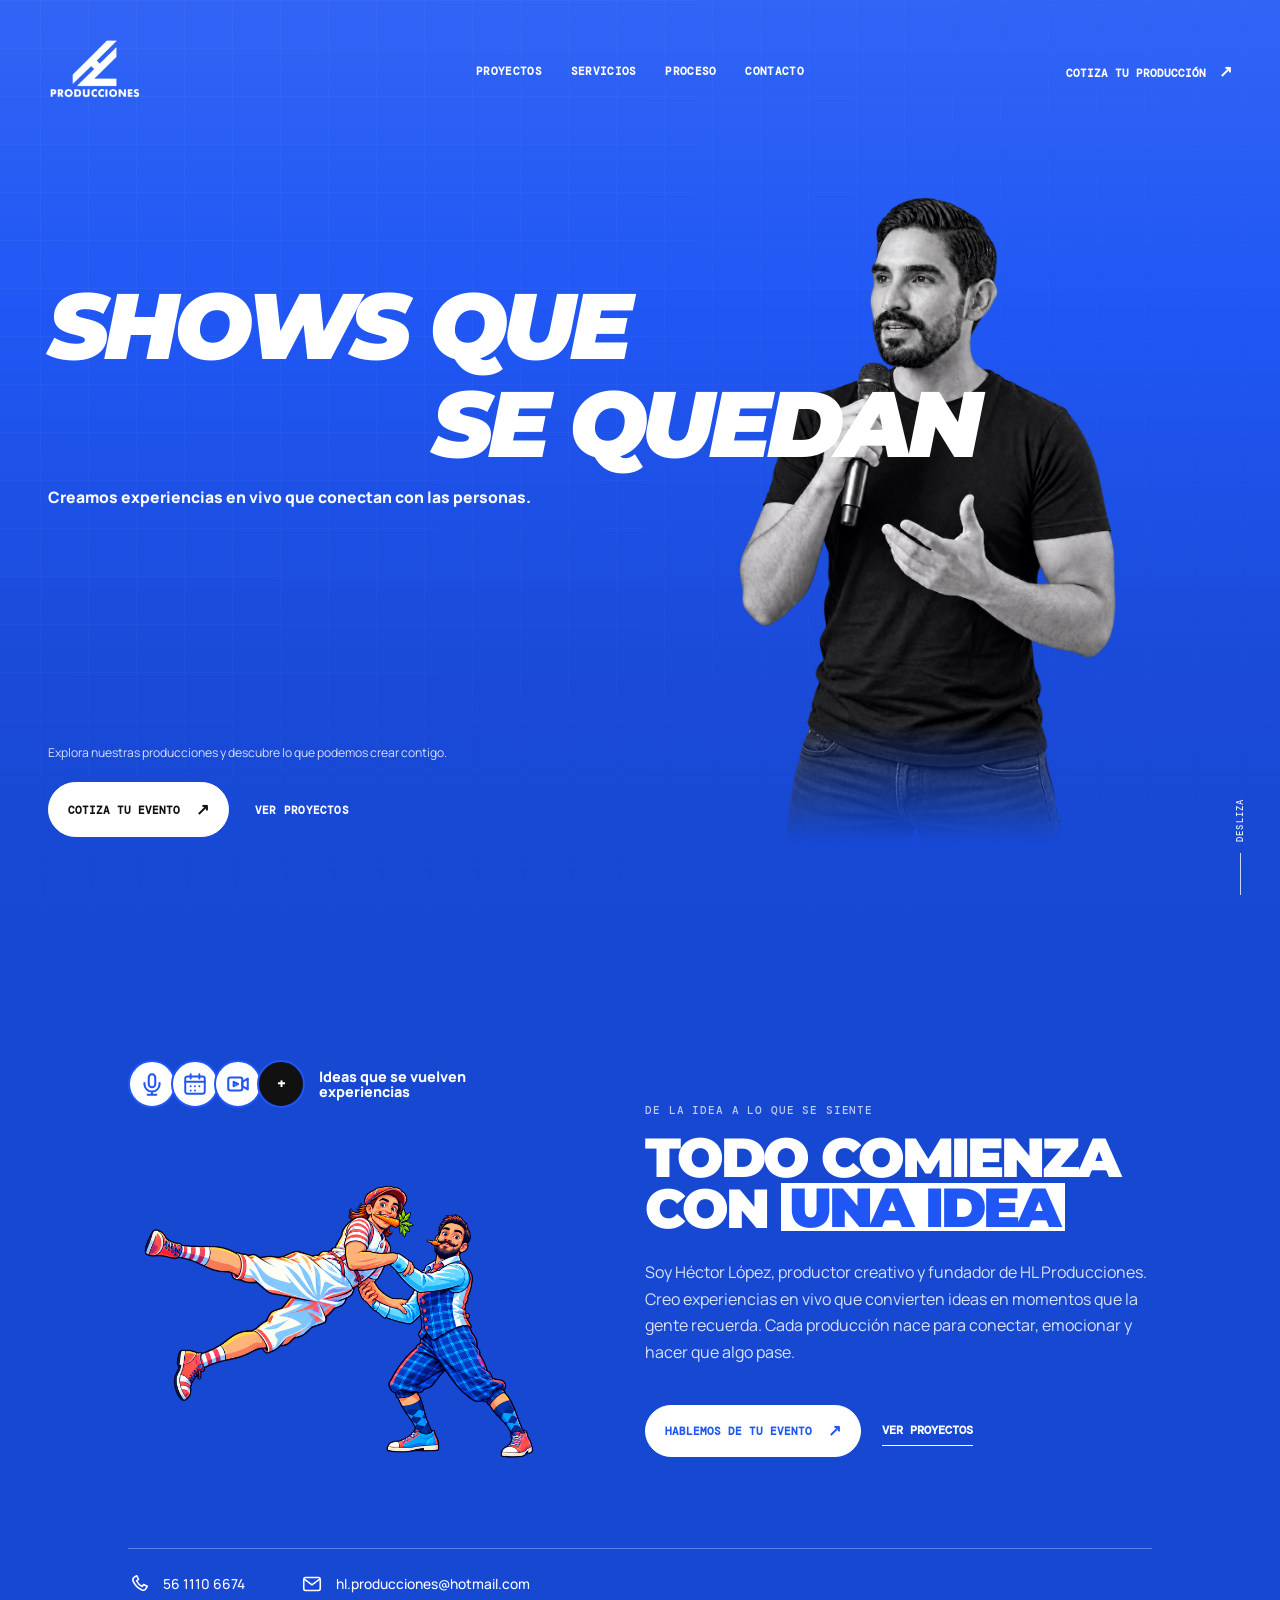
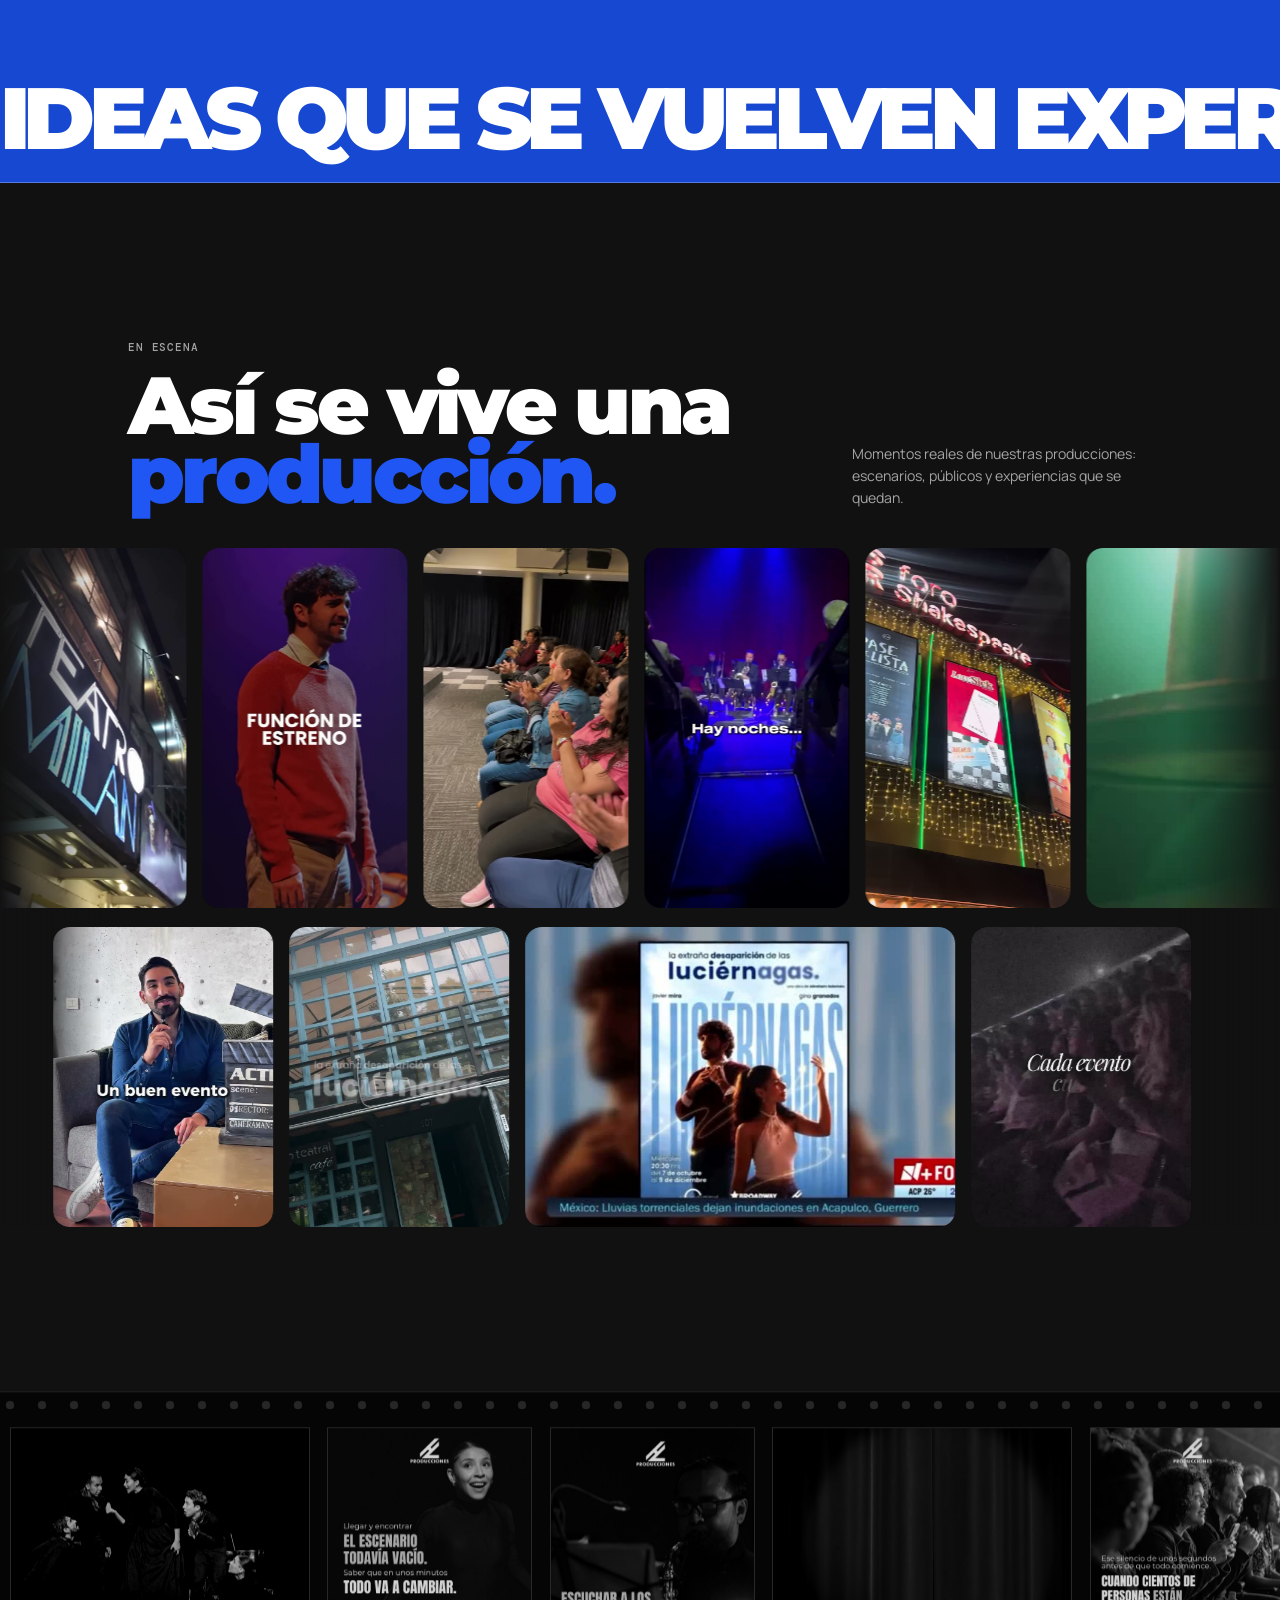
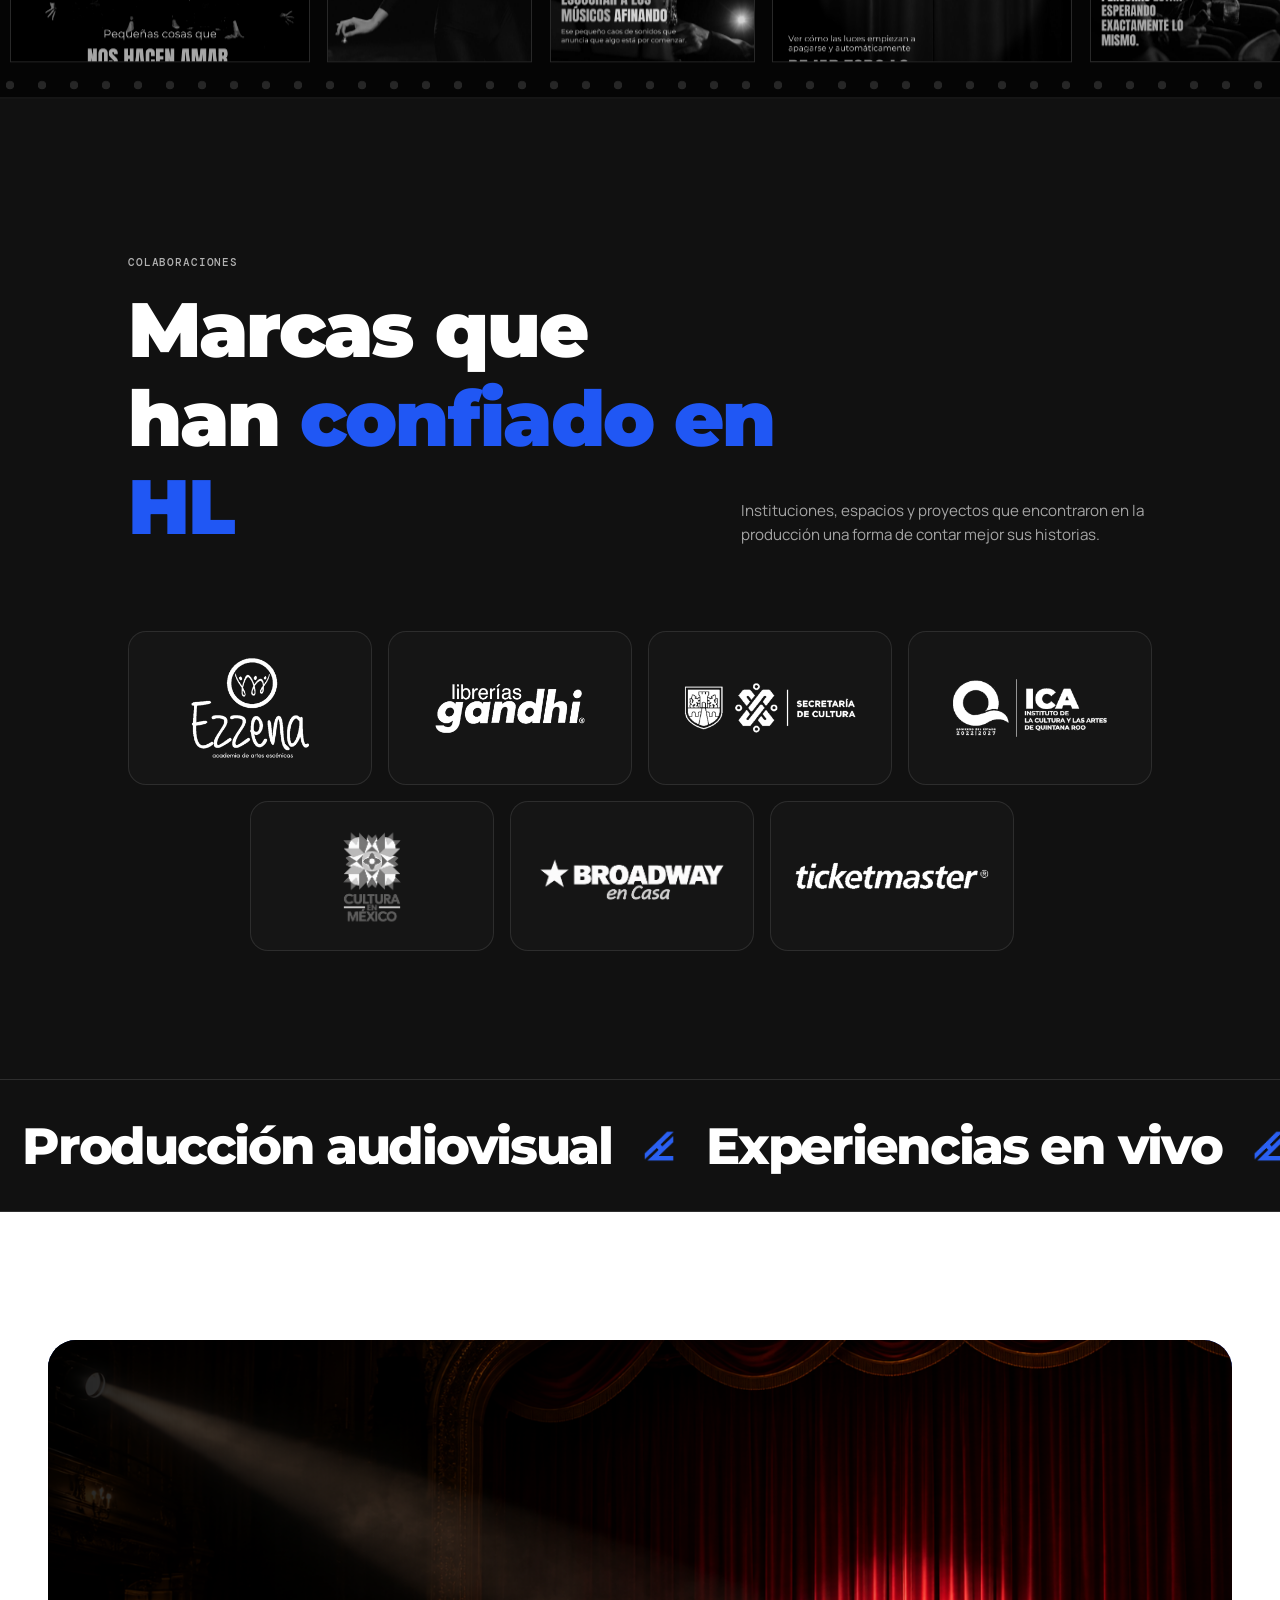
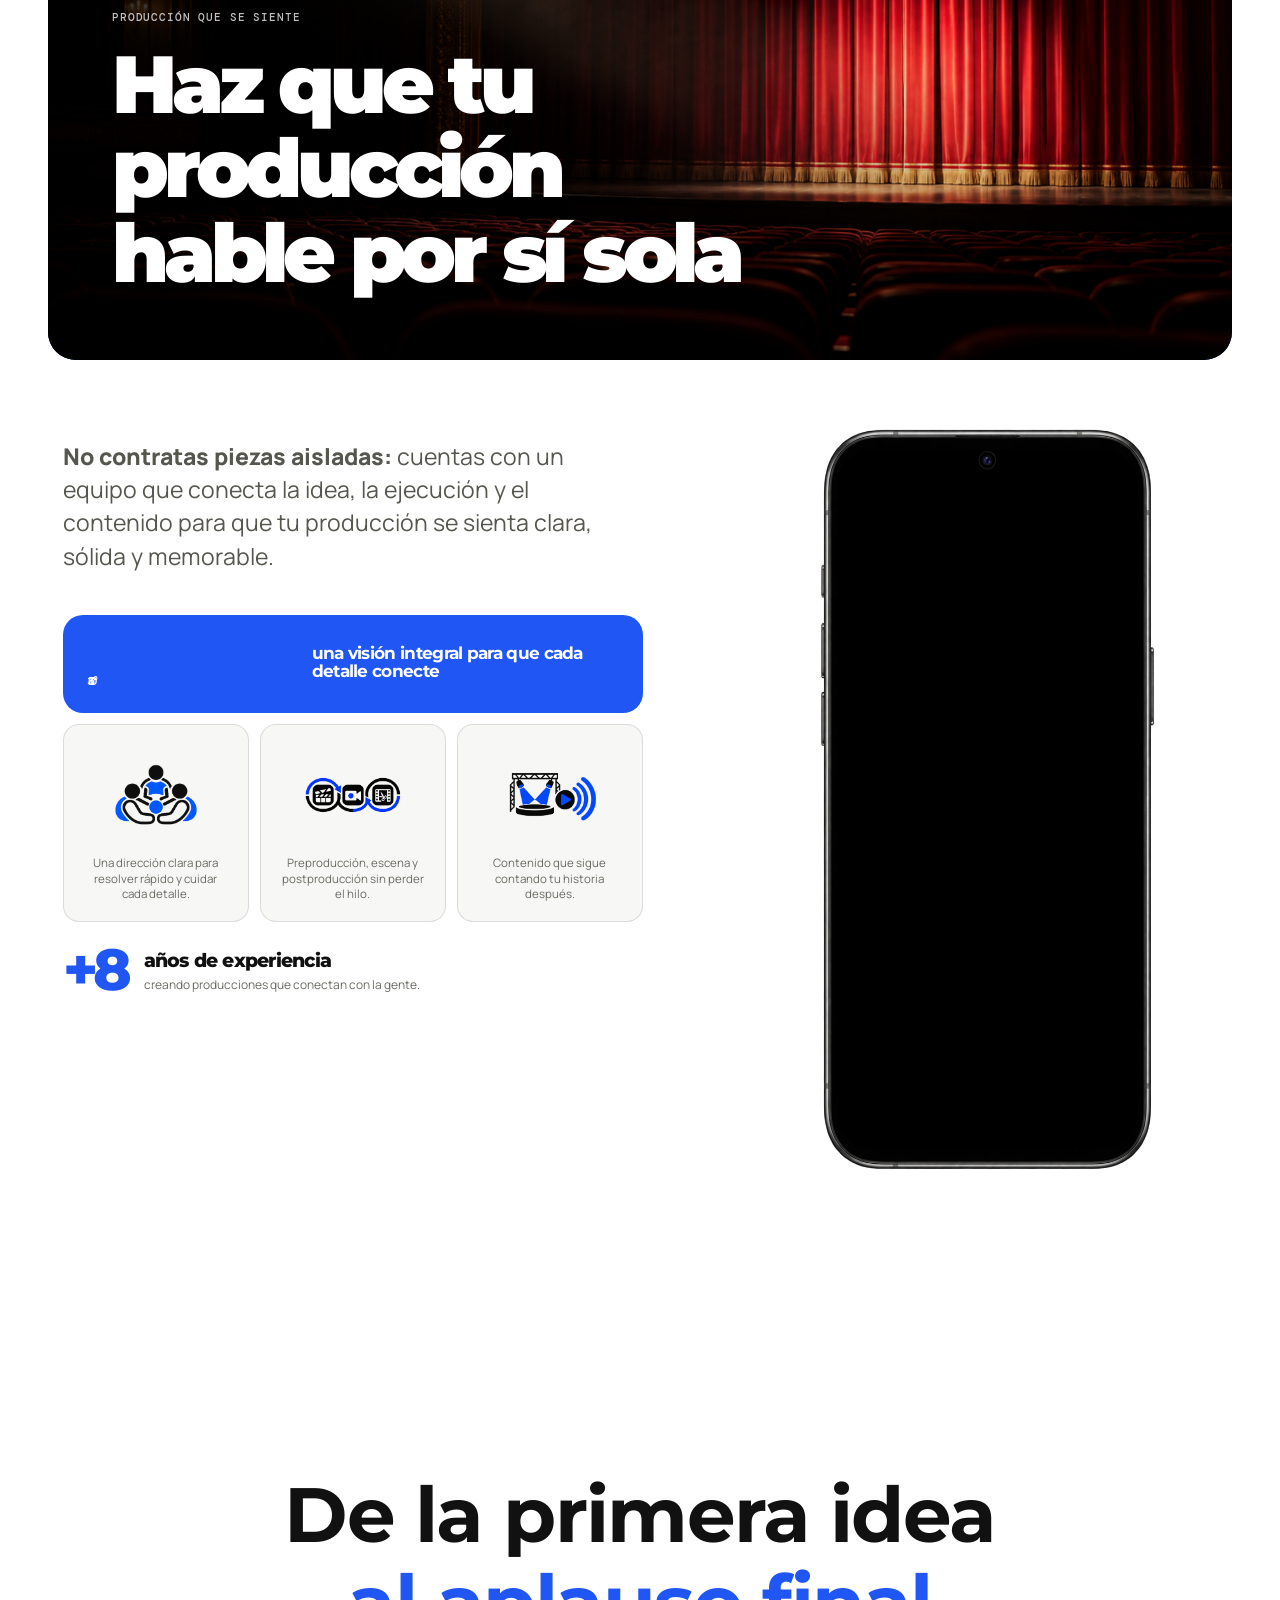
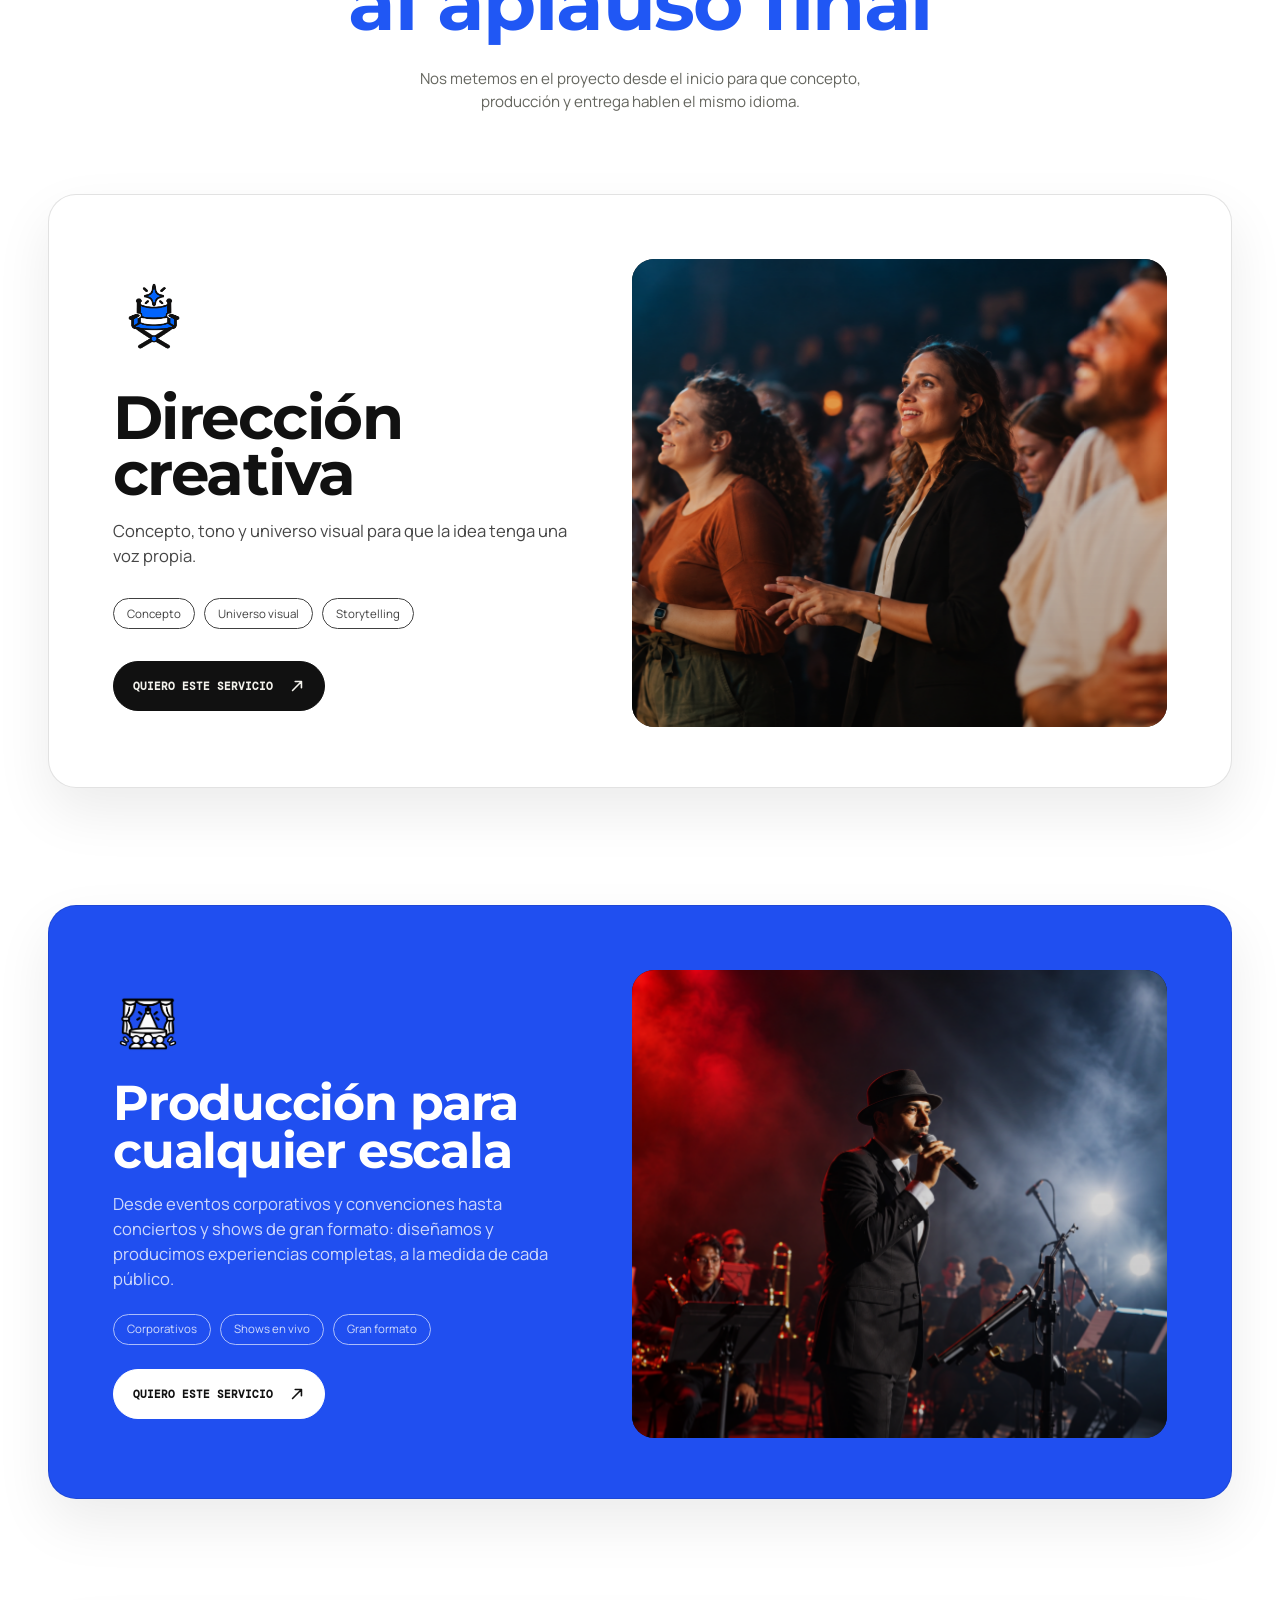
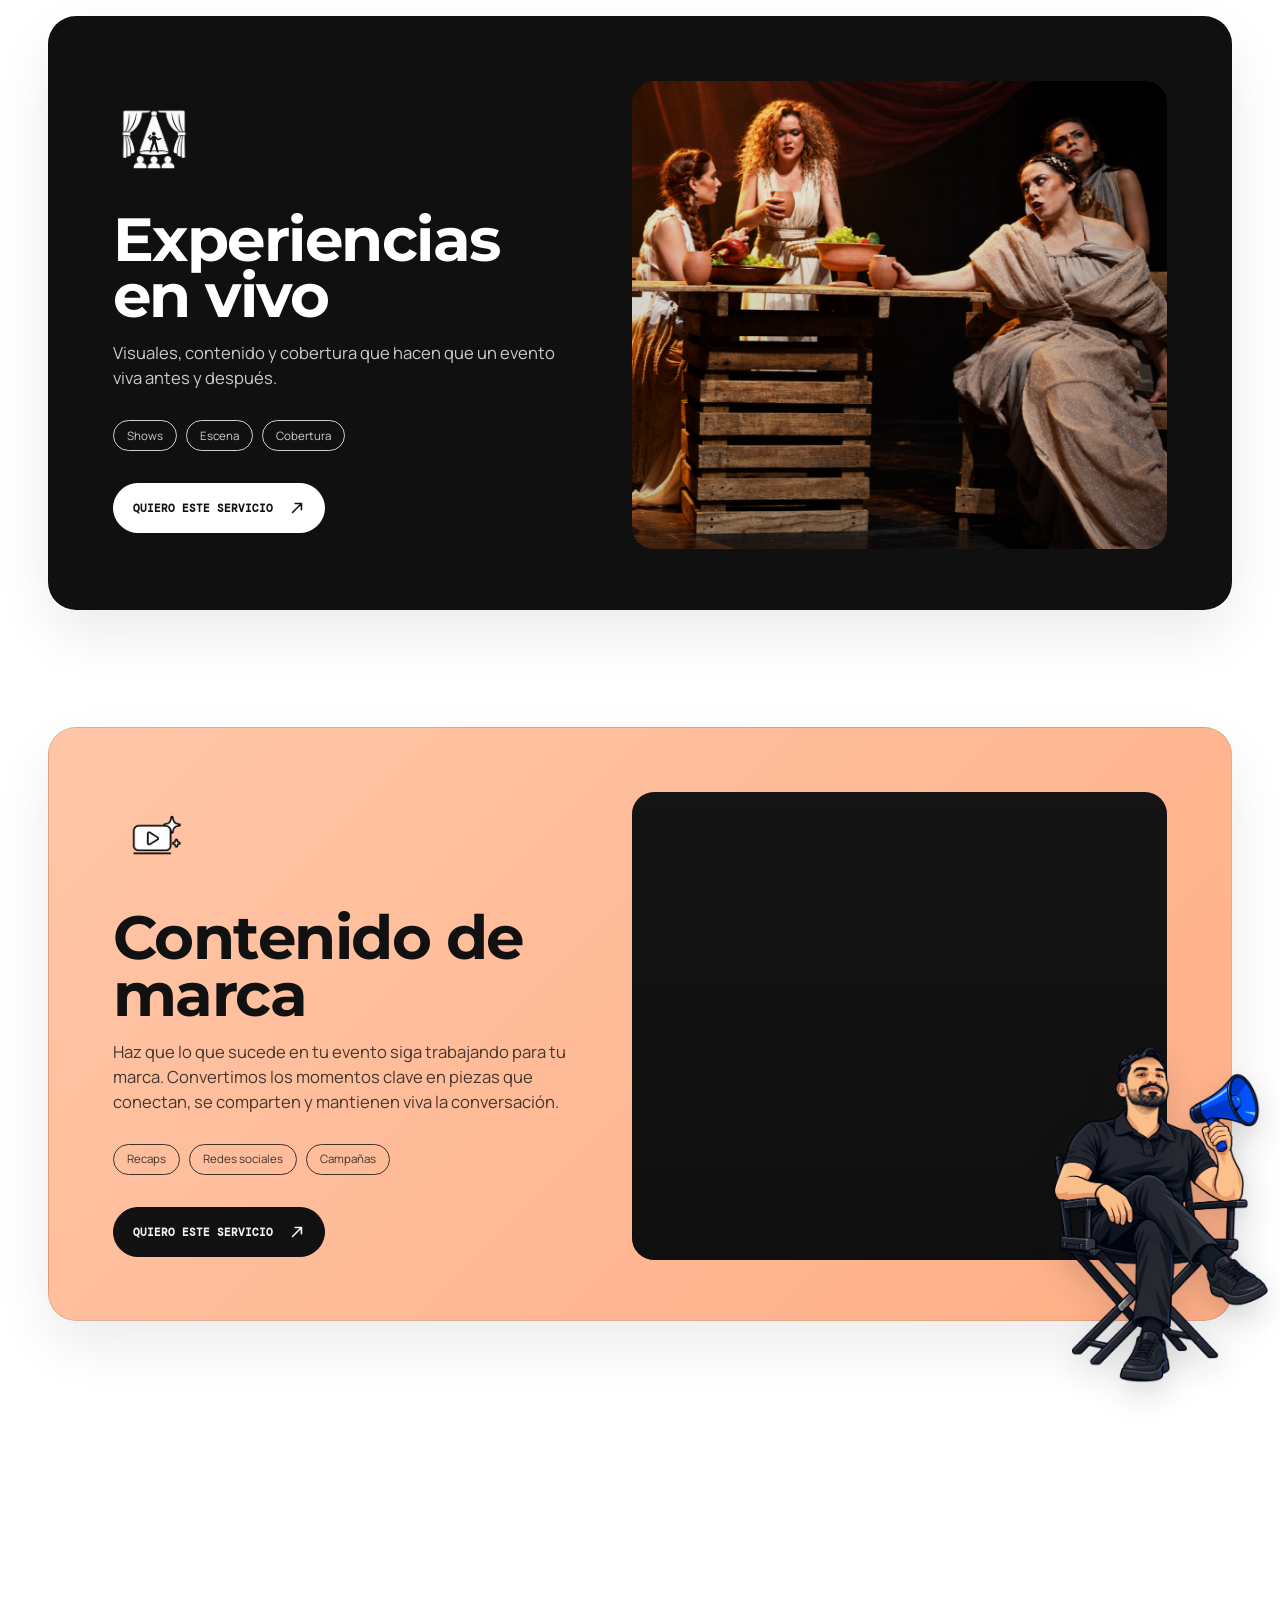
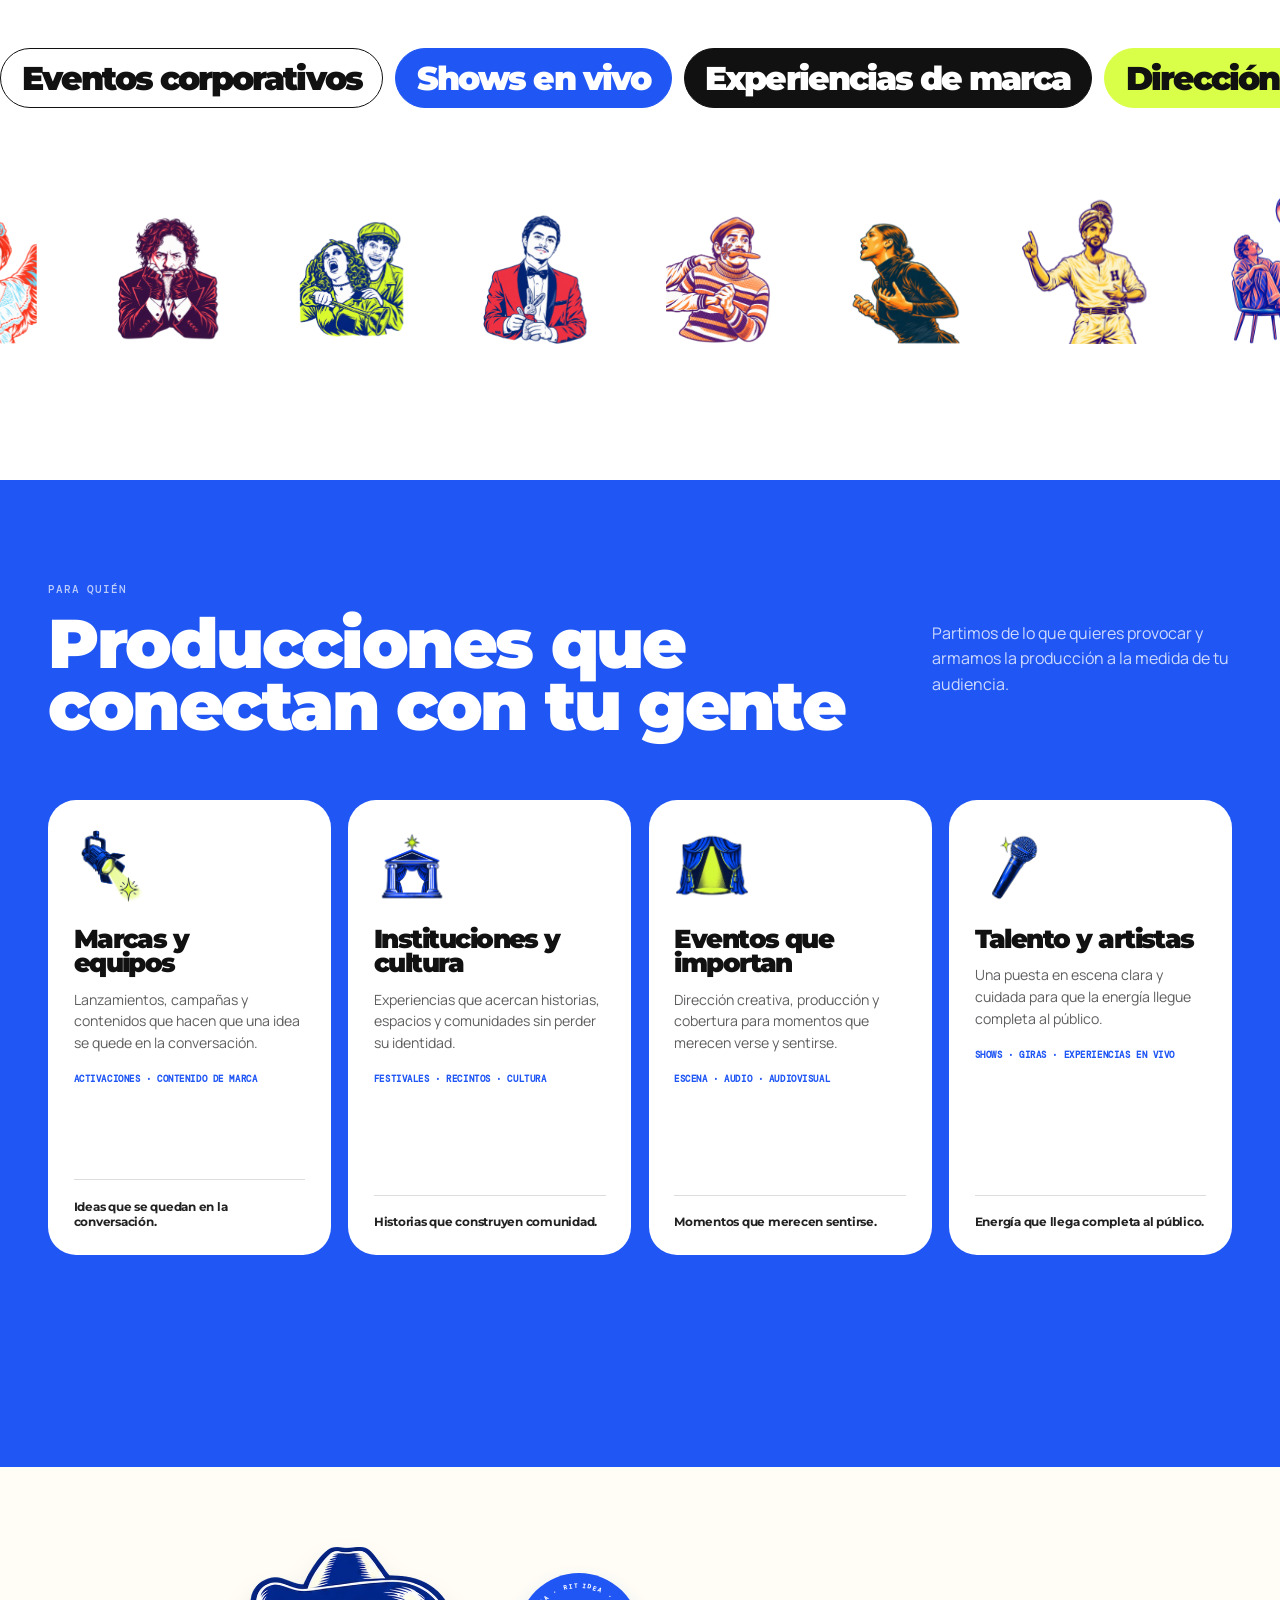
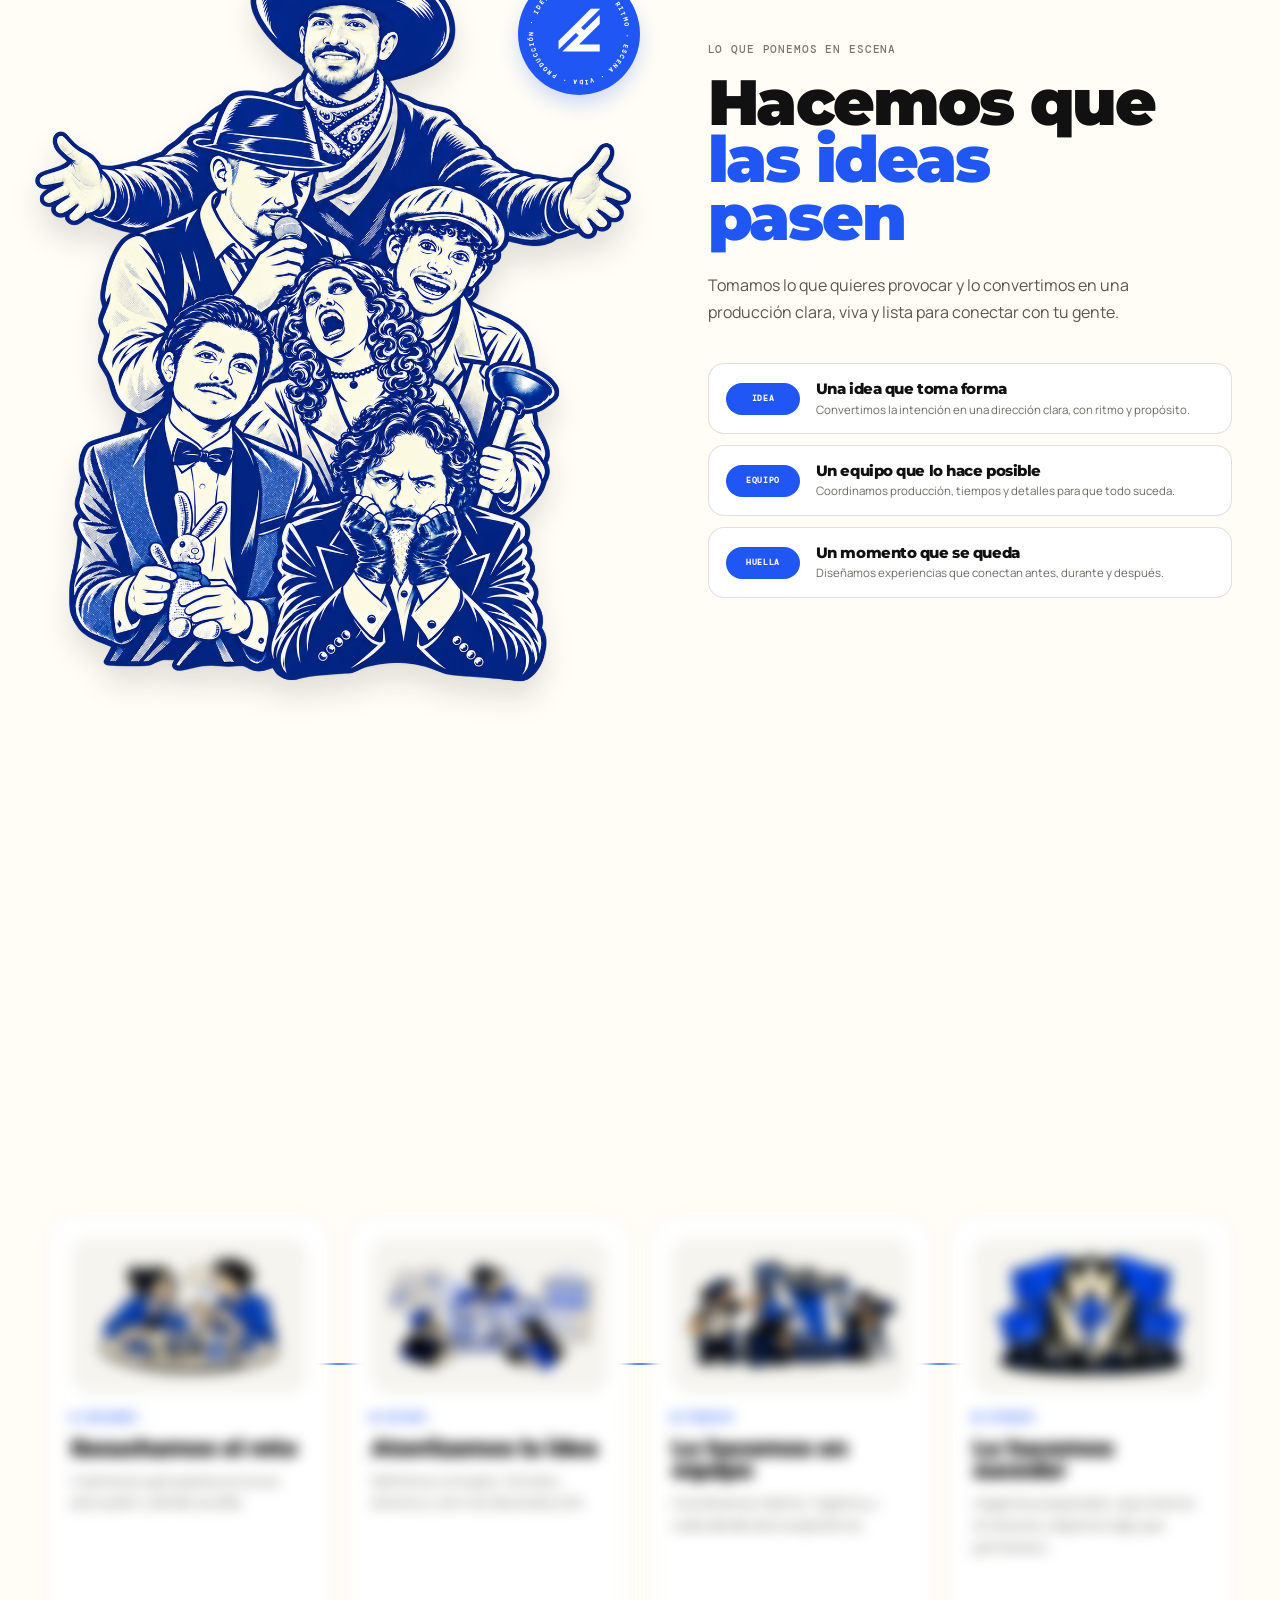
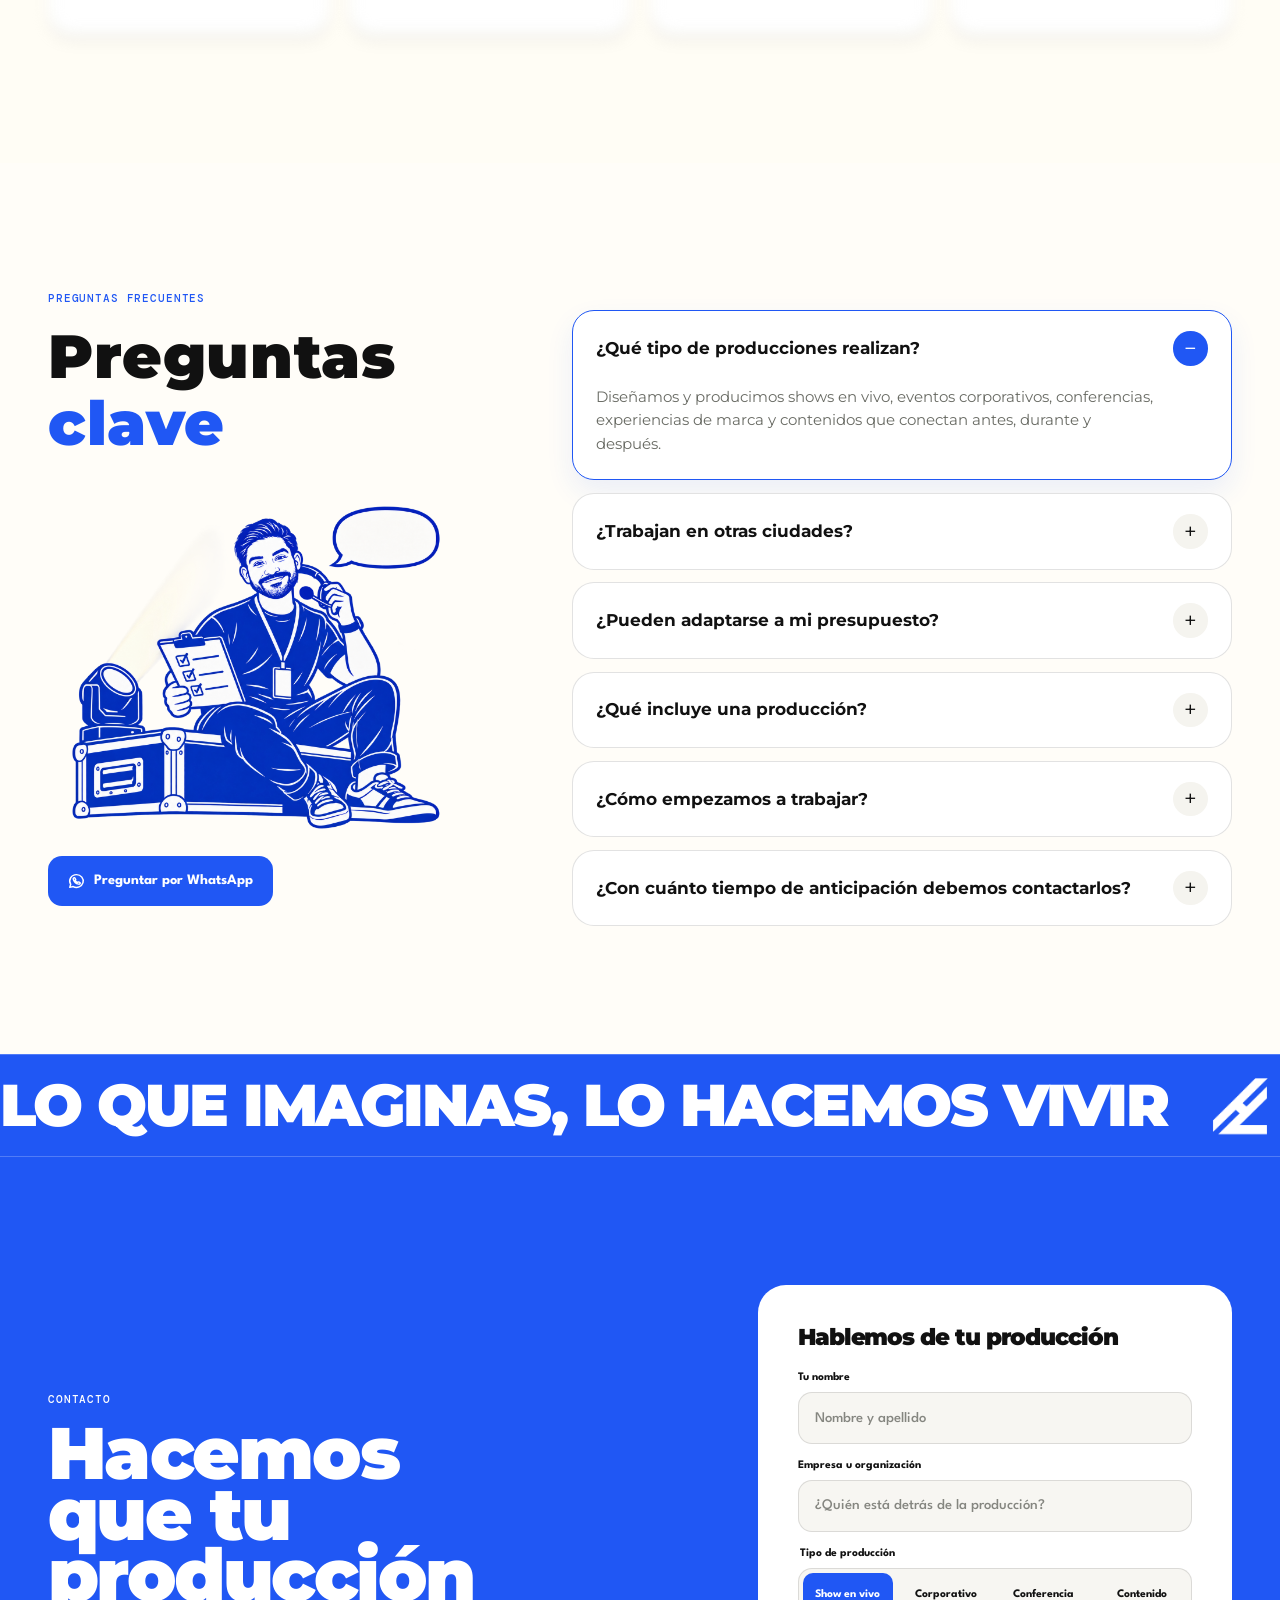
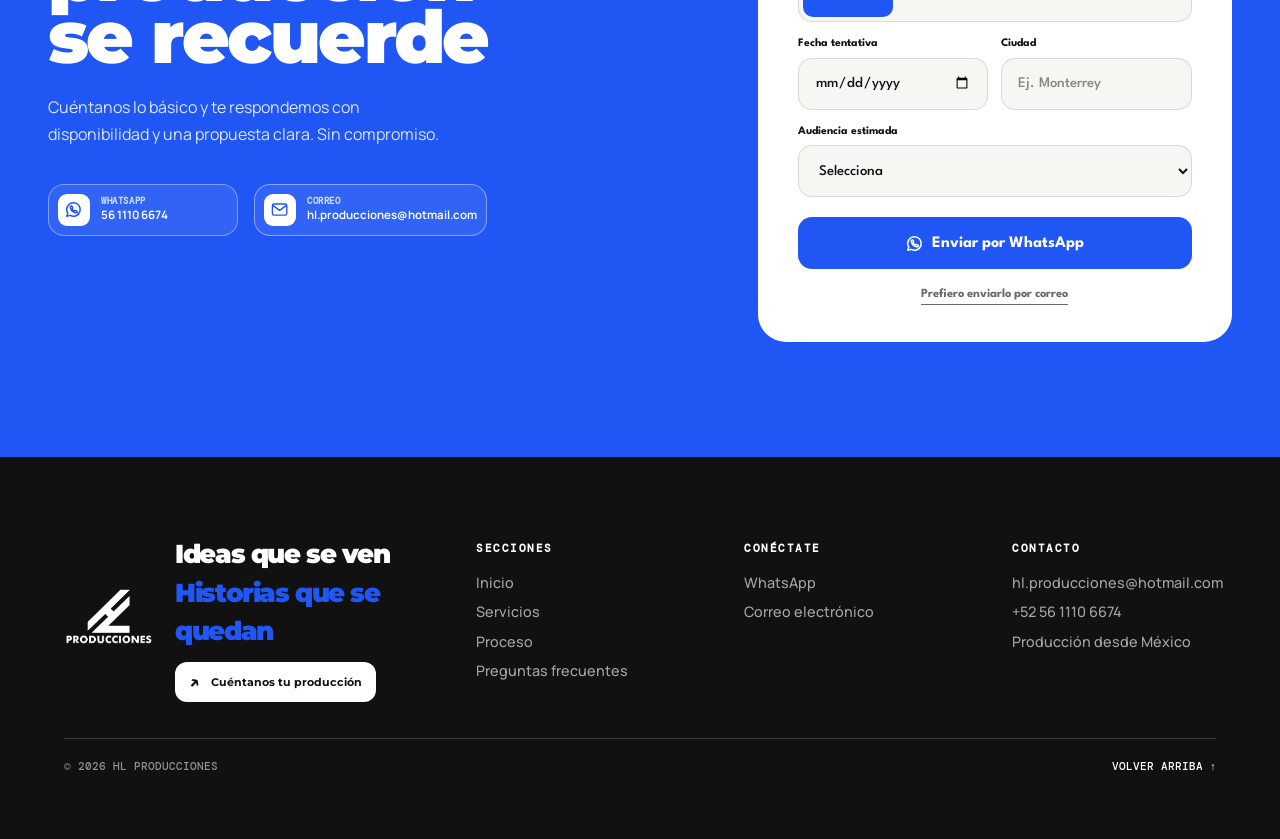
==== commit 8b0e37dc: "Smooth the curtain hem and upward motion" ====
--- a/index.html
+++ b/index.html
@@ -10,7 +10,7 @@
     <link href="https://fonts.googleapis.com/css2?family=DM+Mono:wght@400;500&family=League+Spartan:wght@400;500;600;700;800;900&family=Manrope:wght@400;500;600;700;800&family=Montserrat:ital,wght@0,400;0,500;0,600;0,700;0,900;1,900&family=Space+Grotesk:wght@400;500;600;700&display=swap" rel="stylesheet" />
     <link rel="icon" href="favicon.svg?v=2" type="image/svg+xml" />
     <meta name="theme-color" content="#2057f4" />
-    <link rel="stylesheet" href="styles.css?v=20261019-curtain-up-3" />
+    <link rel="stylesheet" href="styles.css?v=20261019-curtain-up-4" />
   </head>
   <body>
     <div class="site-intro" data-site-intro role="status" aria-live="polite">
--- a/styles.css
+++ b/styles.css
@@ -2444,13 +2444,14 @@
     linear-gradient(90deg, rgba(255,255,255,.06), transparent 18%, transparent 82%, rgba(0,0,0,.12)),
     repeating-linear-gradient(90deg, #101010 0 9%, #171717 9.5% 18%, #0d0d0d 18.5% 27%);
   box-shadow: inset 0 0 5rem rgba(0,0,0,.22);
-  clip-path: polygon(
-    0 0, 100% 0,
-    100% 94%, 95% 98%, 90% 94%, 85% 98%, 80% 94%,
-    75% 98%, 70% 94%, 65% 98%, 60% 94%, 55% 98%,
-    50% 94%, 45% 98%, 40% 94%, 35% 98%, 30% 94%,
-    25% 98%, 20% 94%, 15% 98%, 10% 94%, 5% 98%, 0 94%
-  );
+  clip-path: none;
+  -webkit-mask-image: radial-gradient(28px 18px at 28px 100%, transparent 97%, #000 100%);
+  mask-image: radial-gradient(28px 18px at 28px 100%, transparent 97%, #000 100%);
+  -webkit-mask-size: 56px 100%;
+  mask-size: 56px 100%;
+  -webkit-mask-repeat: repeat-x;
+  mask-repeat: repeat-x;
+  backface-visibility: hidden;
   will-change: transform;
 }
 
@@ -2463,11 +2464,11 @@
 }
 
 .site-intro.is-opening .site-intro-curtain-left {
-  animation: site-curtain-up .68s cubic-bezier(.76,0,.24,1) forwards;
+  animation: site-curtain-up .78s cubic-bezier(.22,.9,.28,1) forwards;
 }
 
 .site-intro.is-opening .site-intro-curtain-right {
-  animation: site-curtain-up .68s cubic-bezier(.76,0,.24,1) forwards;
+  animation: site-curtain-up .78s cubic-bezier(.22,.9,.28,1) forwards;
 }
 
 .site-intro.is-open {
@@ -2476,7 +2477,7 @@
 }
 
 @keyframes site-intro-spin { to { transform: rotate(360deg); } }
-@keyframes site-curtain-up { to { transform: translateY(-101%); } }
+@keyframes site-curtain-up { to { transform: translate3d(0, -101%, 0); } }
 
 @media (prefers-reduced-motion: reduce) {
   .site-intro-spinner { animation: none; }
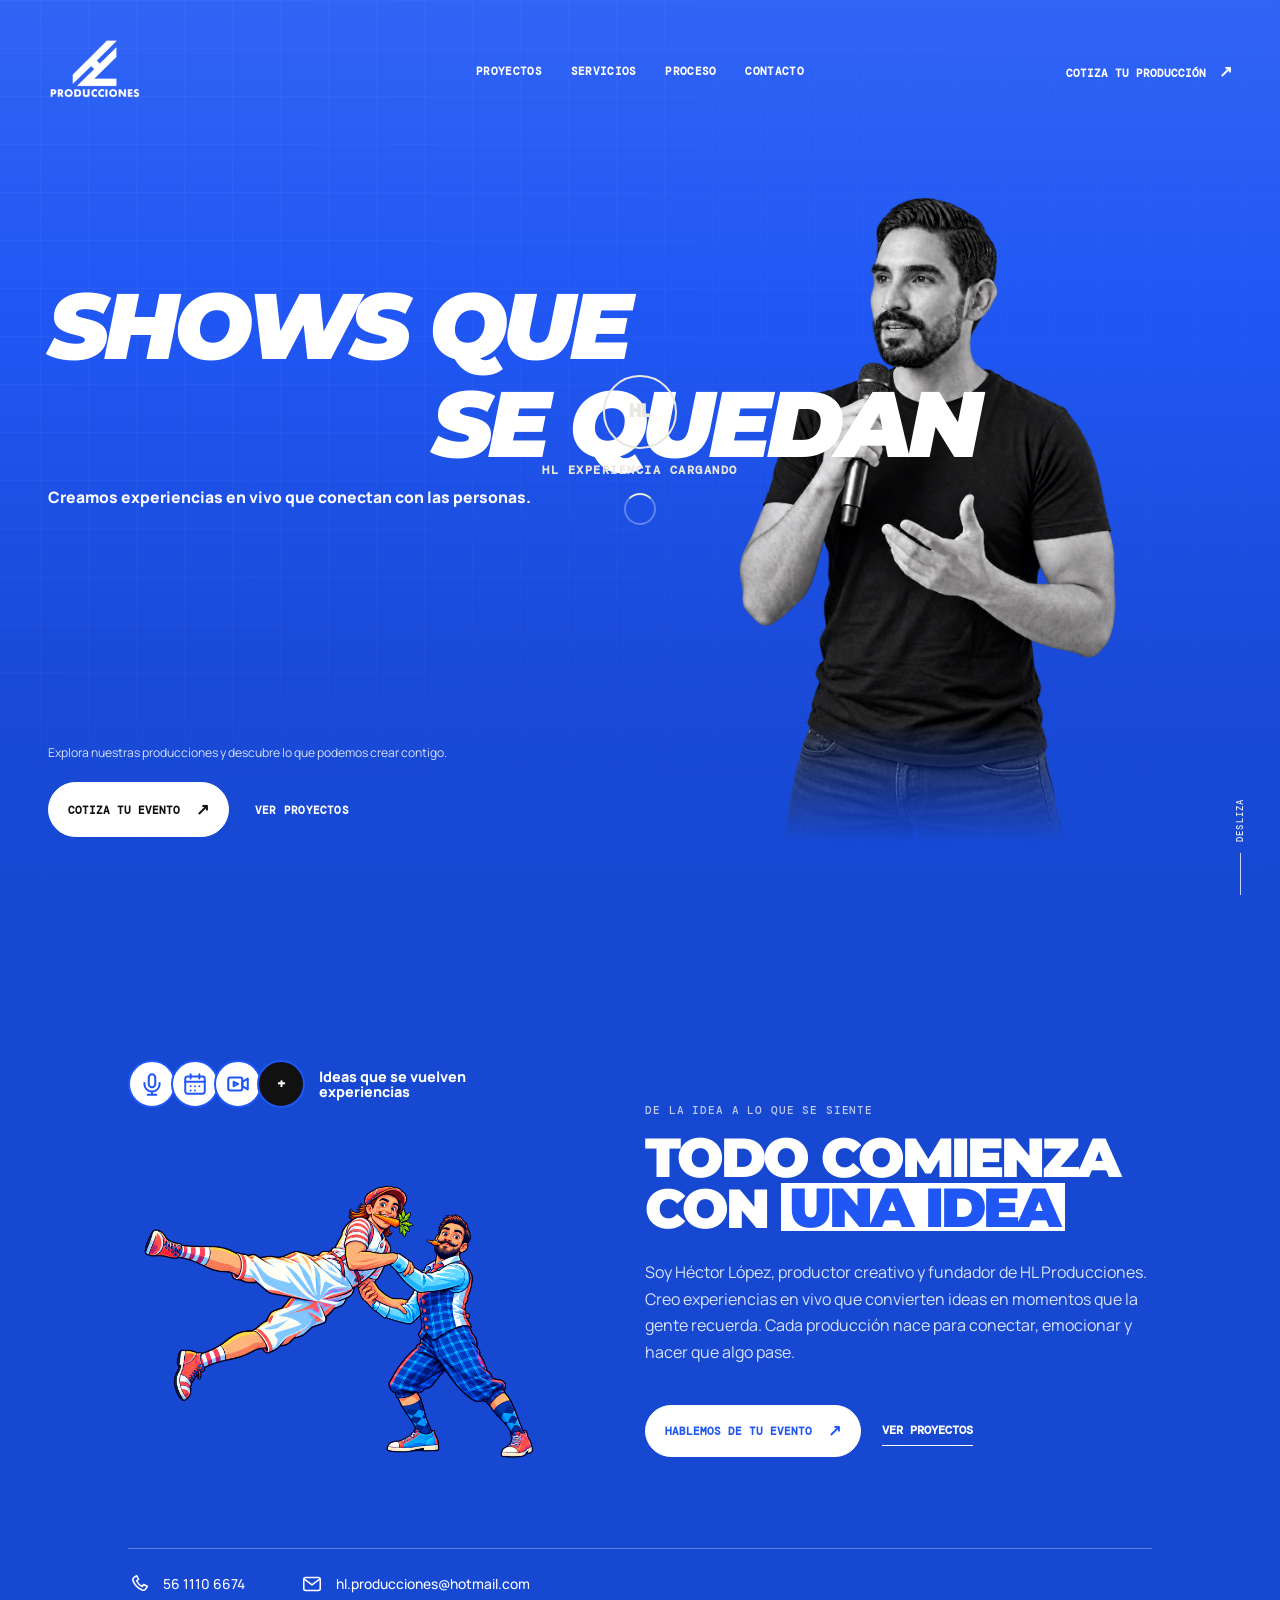
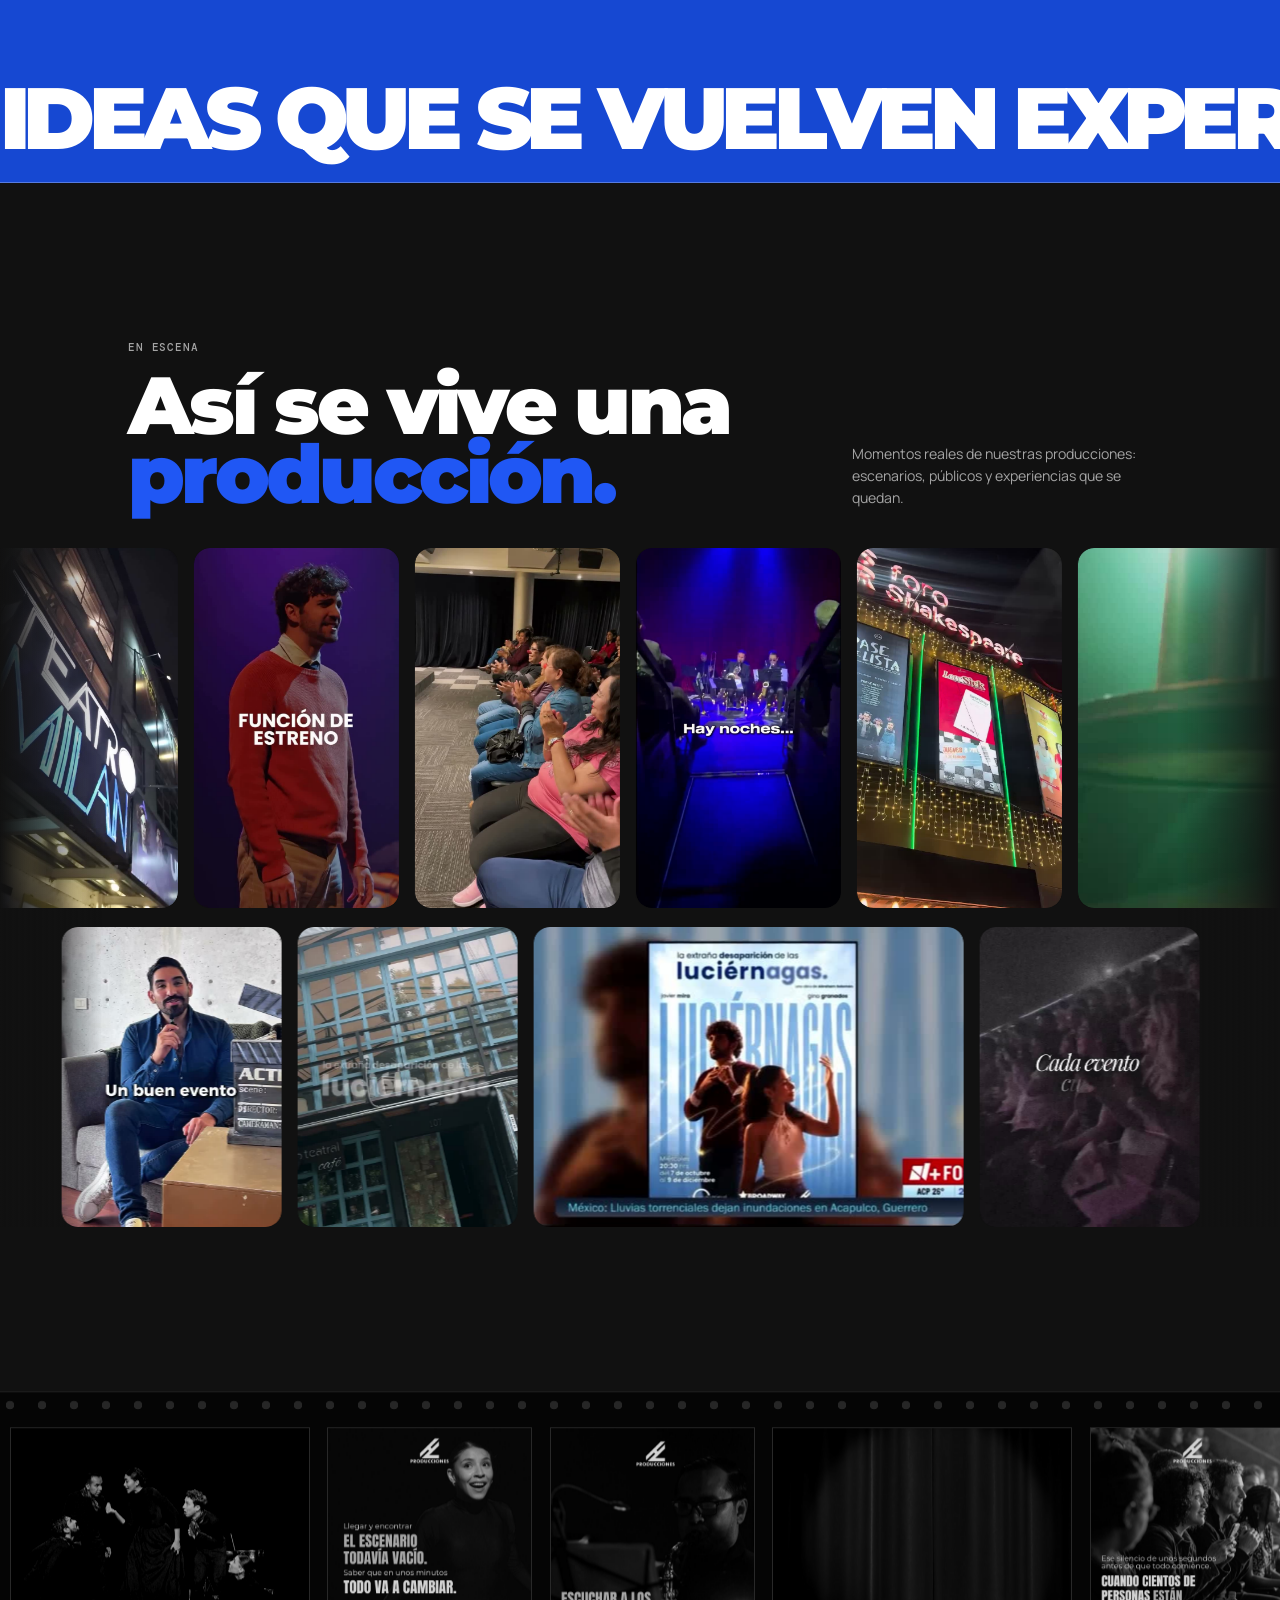
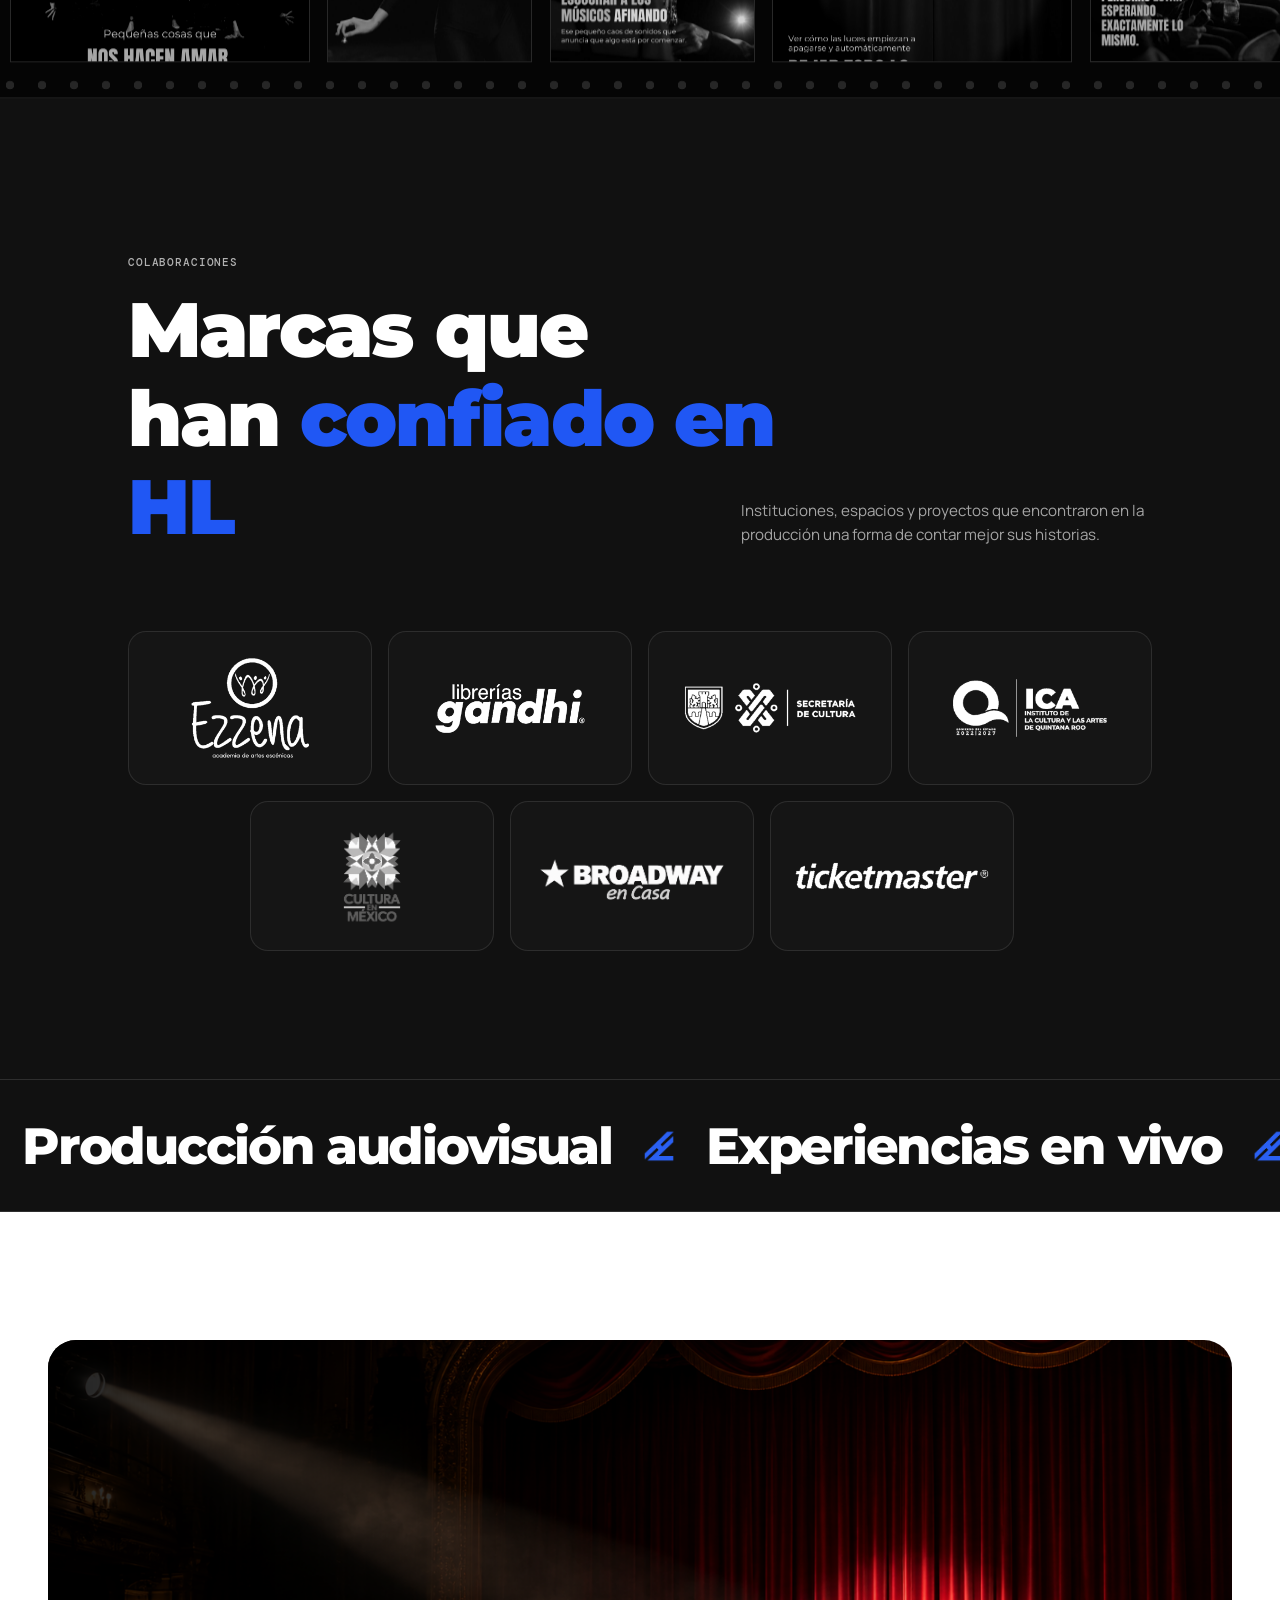
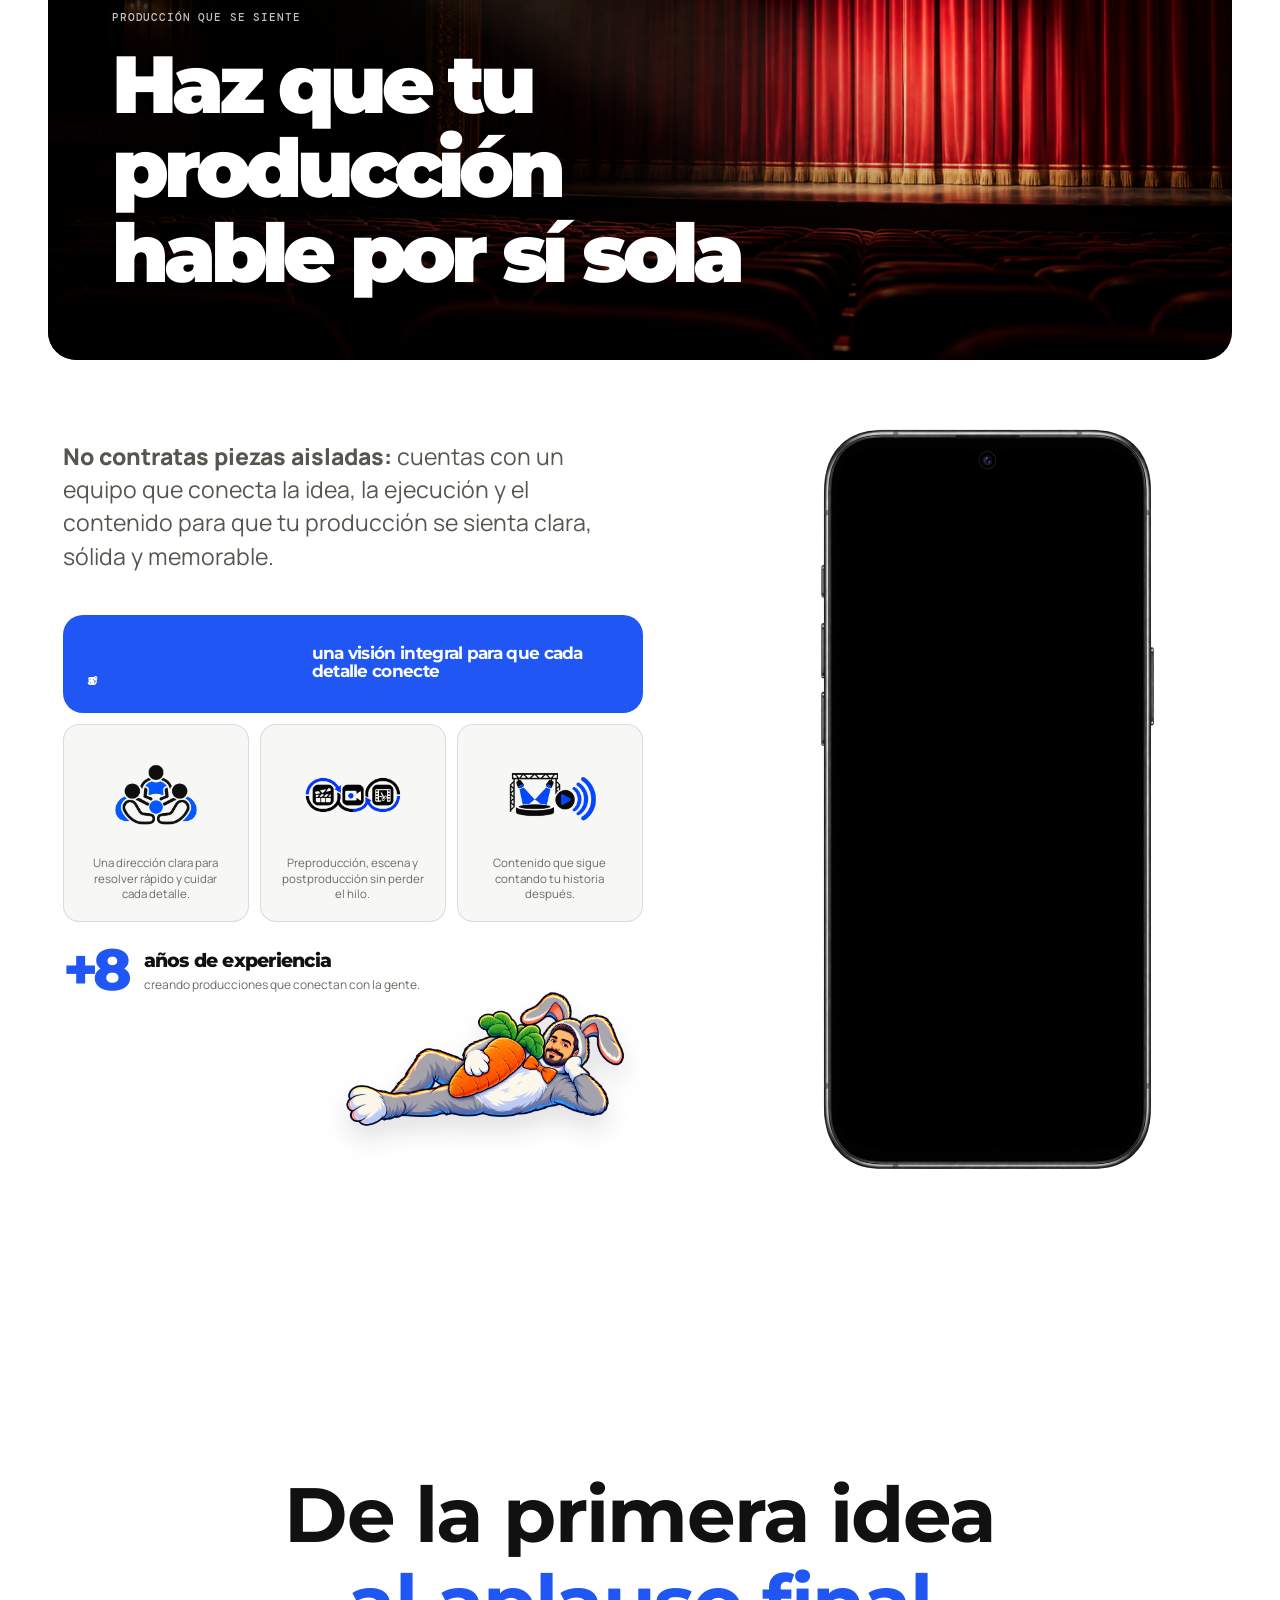
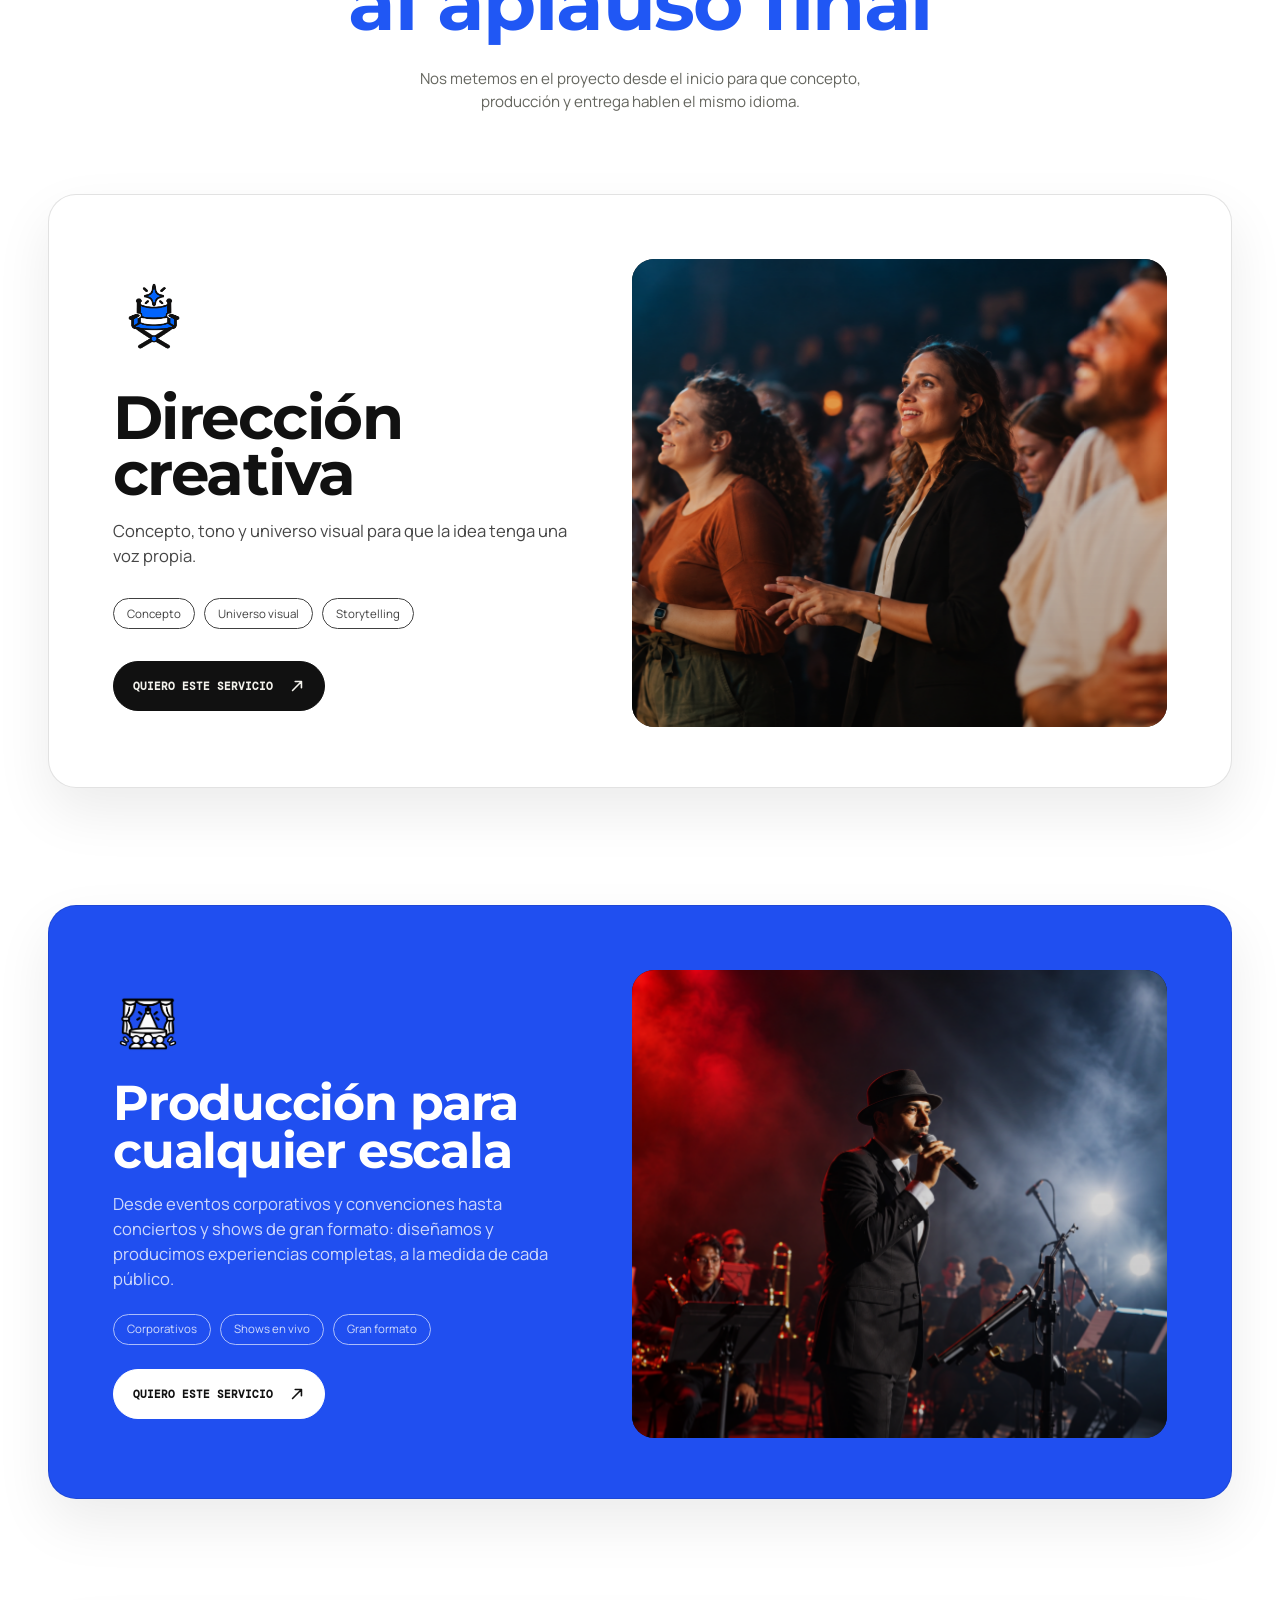
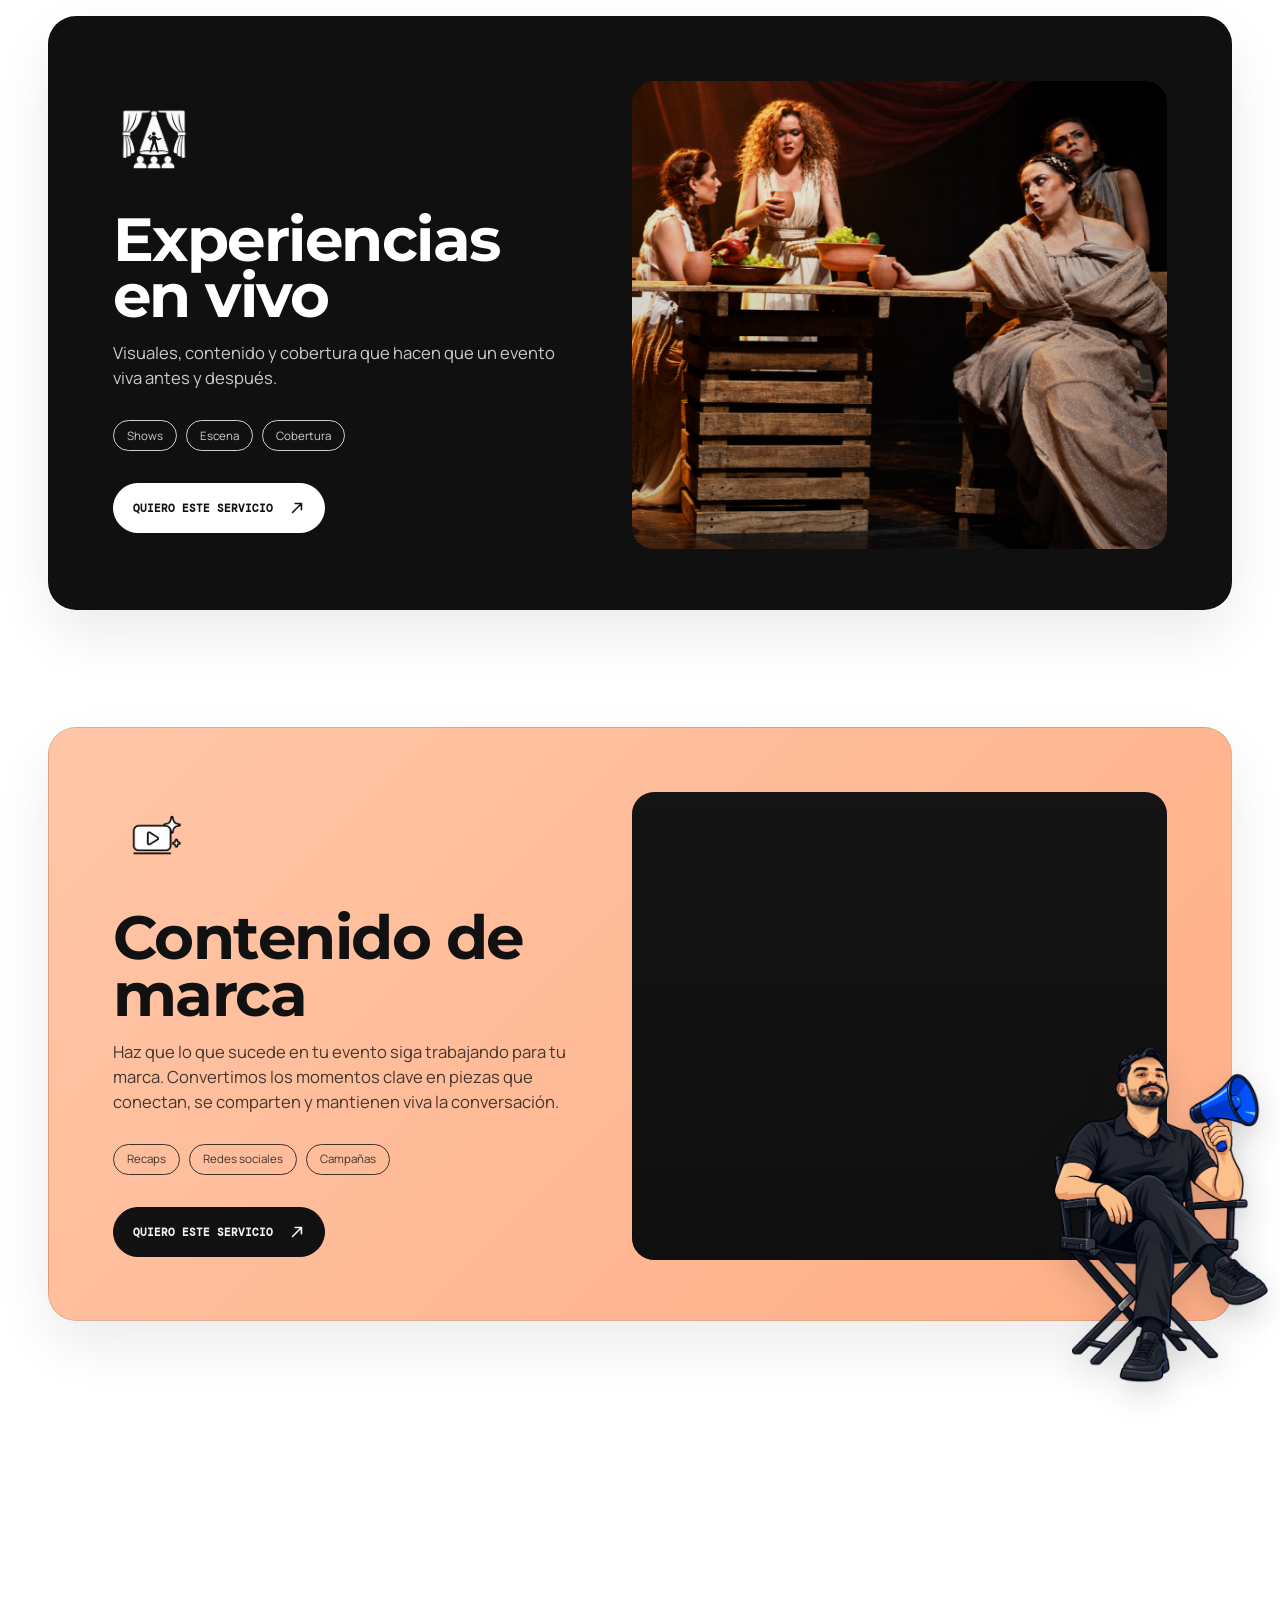
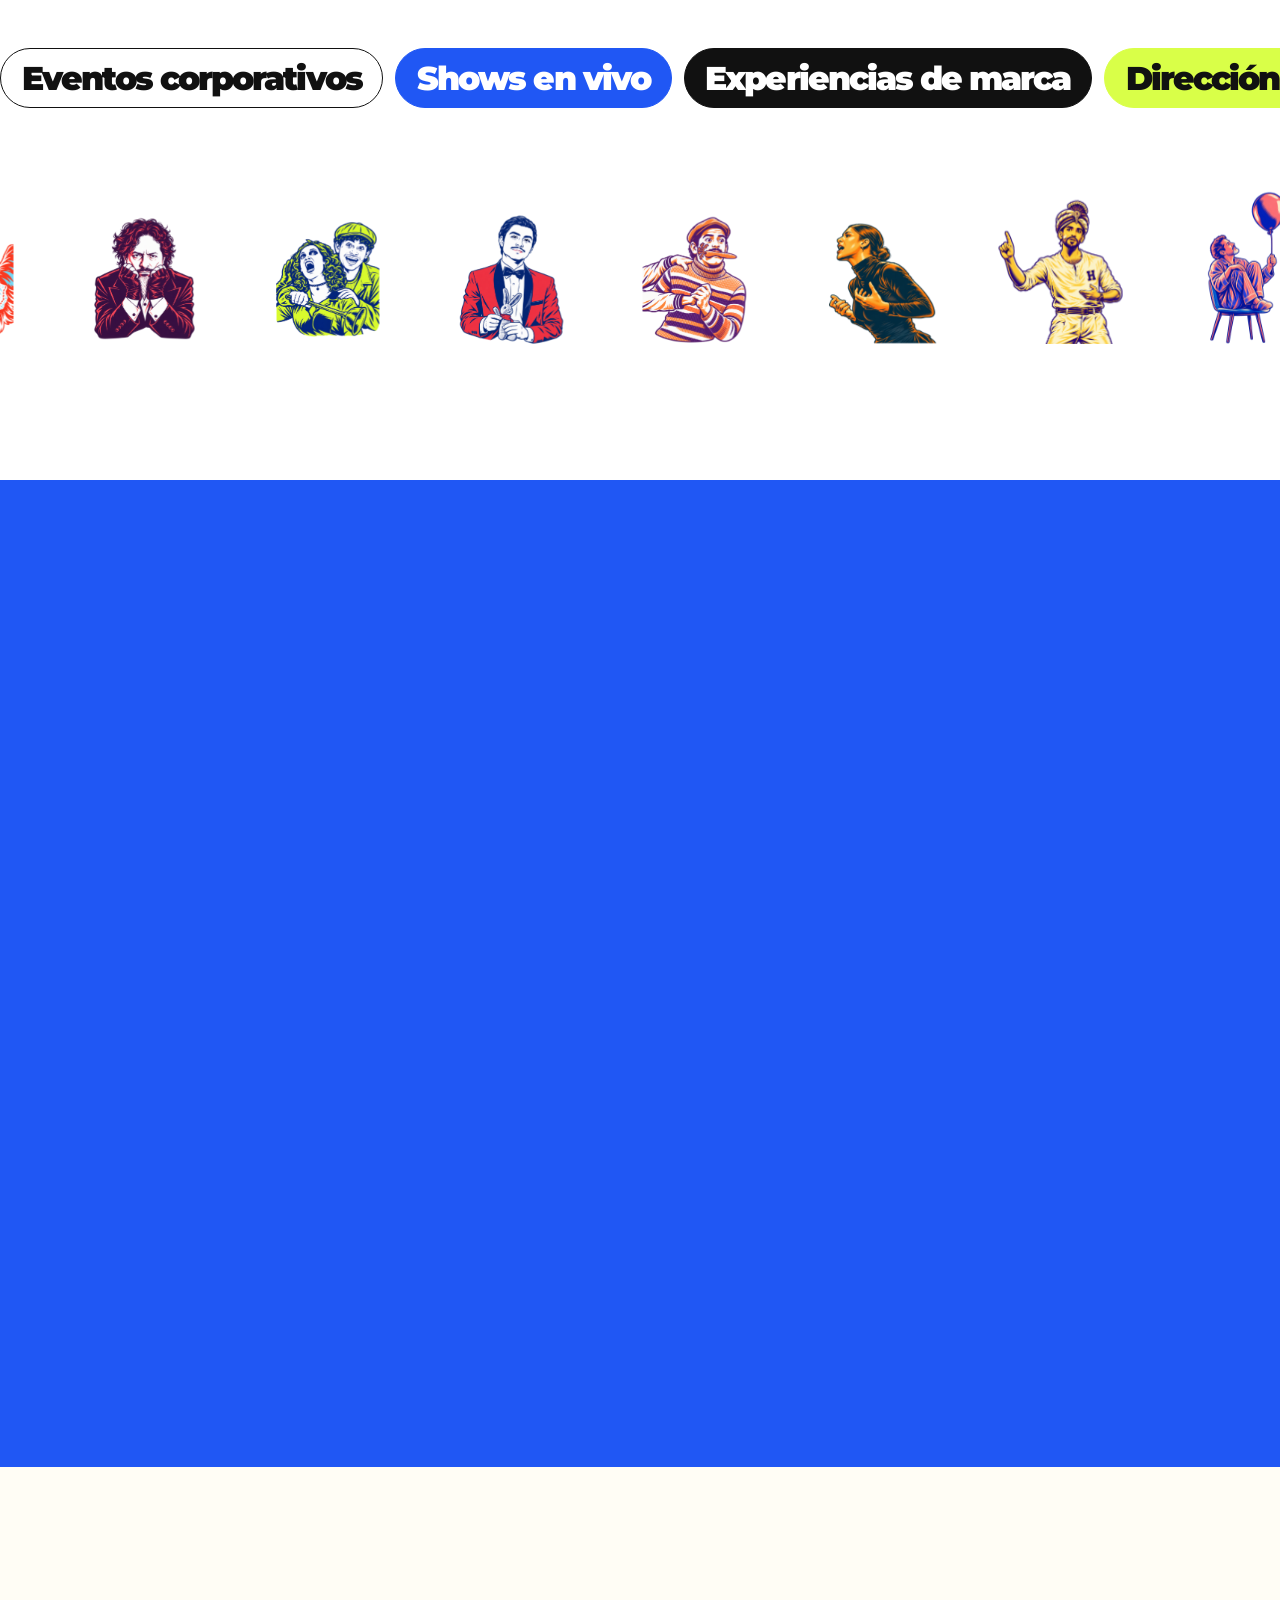
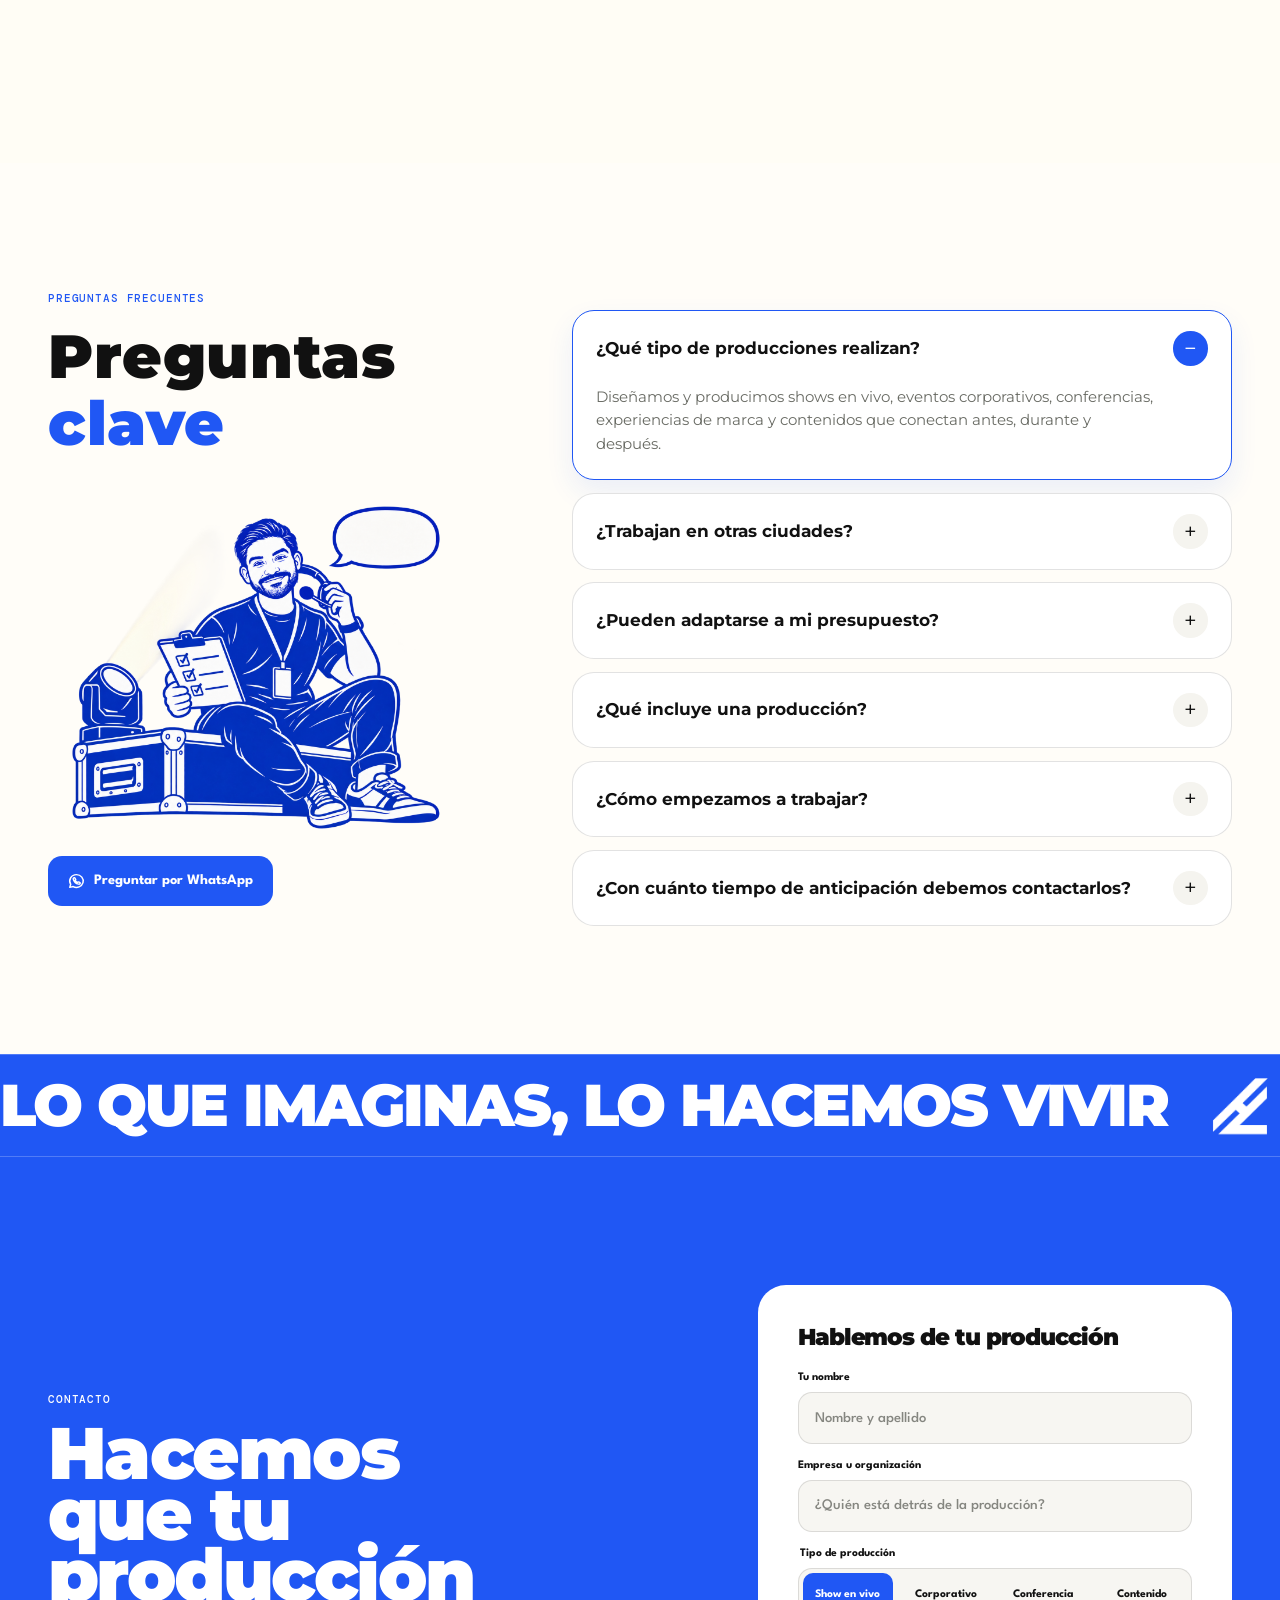
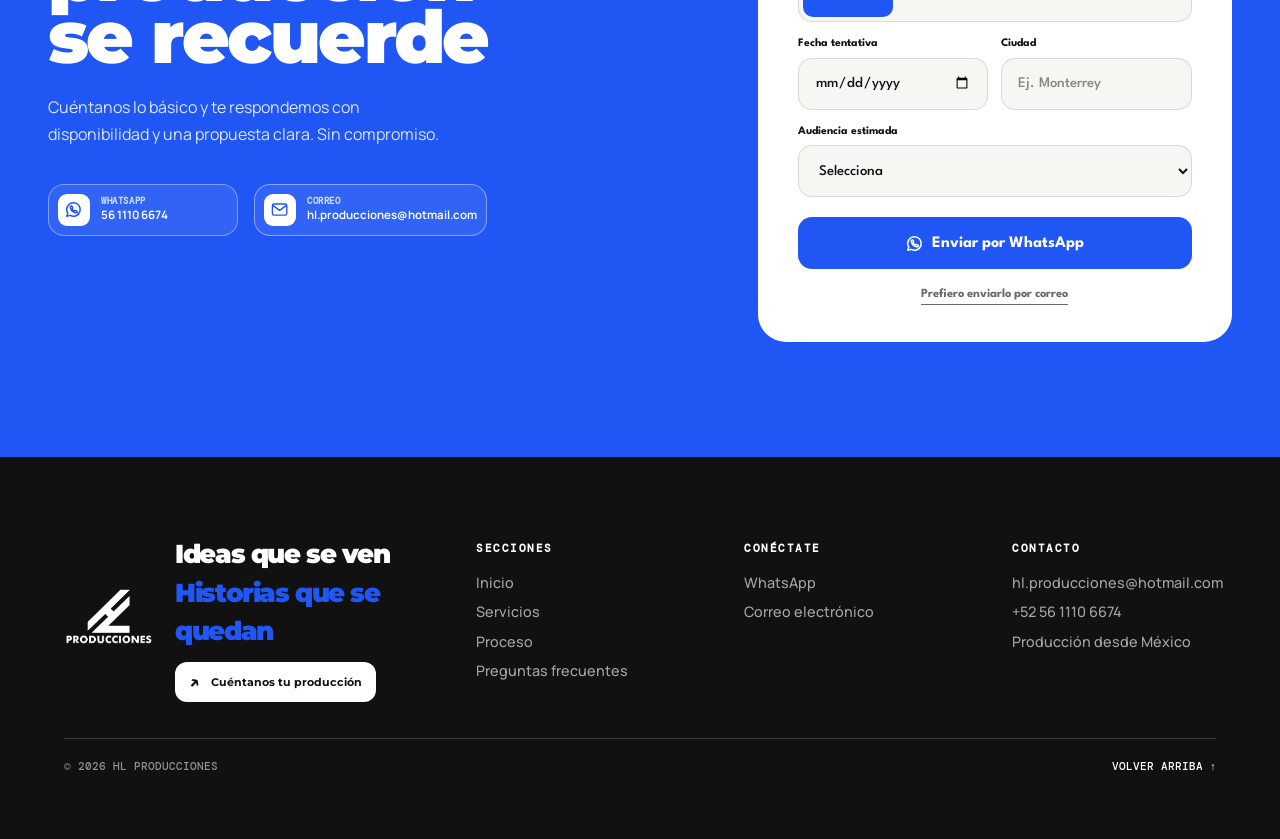
==== commit 74973bd7: "Reveal the real hero beneath the curtain" ====
--- a/index.html
+++ b/index.html
@@ -10,7 +10,7 @@
     <link href="https://fonts.googleapis.com/css2?family=DM+Mono:wght@400;500&family=League+Spartan:wght@400;500;600;700;800;900&family=Manrope:wght@400;500;600;700;800&family=Montserrat:ital,wght@0,400;0,500;0,600;0,700;0,900;1,900&family=Space+Grotesk:wght@400;500;600;700&display=swap" rel="stylesheet" />
     <link rel="icon" href="favicon.svg?v=2" type="image/svg+xml" />
     <meta name="theme-color" content="#2057f4" />
-    <link rel="stylesheet" href="styles.css?v=20261019-curtain-up-4" />
+    <link rel="stylesheet" href="styles.css?v=20261019-curtain-up-5" />
   </head>
   <body>
     <div class="site-intro" data-site-intro role="status" aria-live="polite">
--- a/styles.css
+++ b/styles.css
@@ -1341,7 +1341,7 @@
   min-height: min(52vw, 620px);
   overflow: hidden;
   border-radius: 28px;
-  background: var(--blue);
+  background: transparent;
 }
 .impact-hero::after {
   content: "";
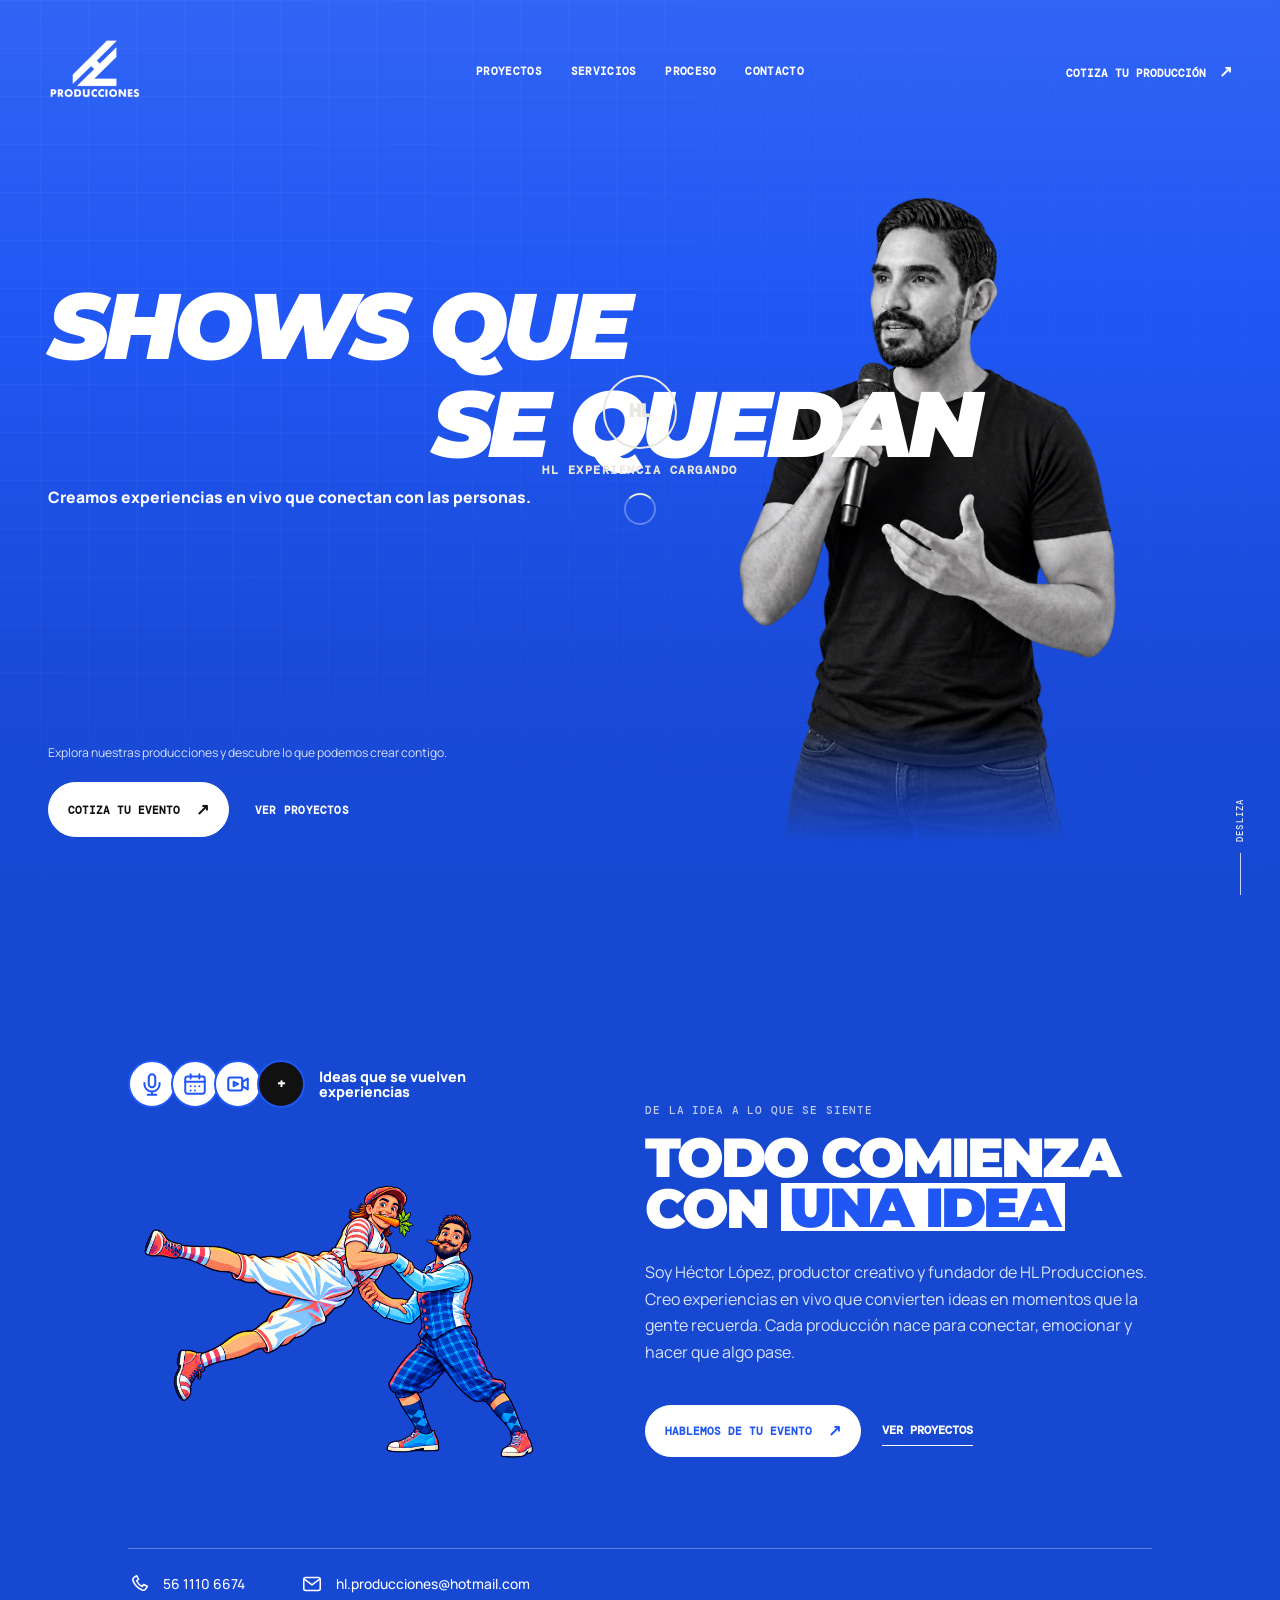
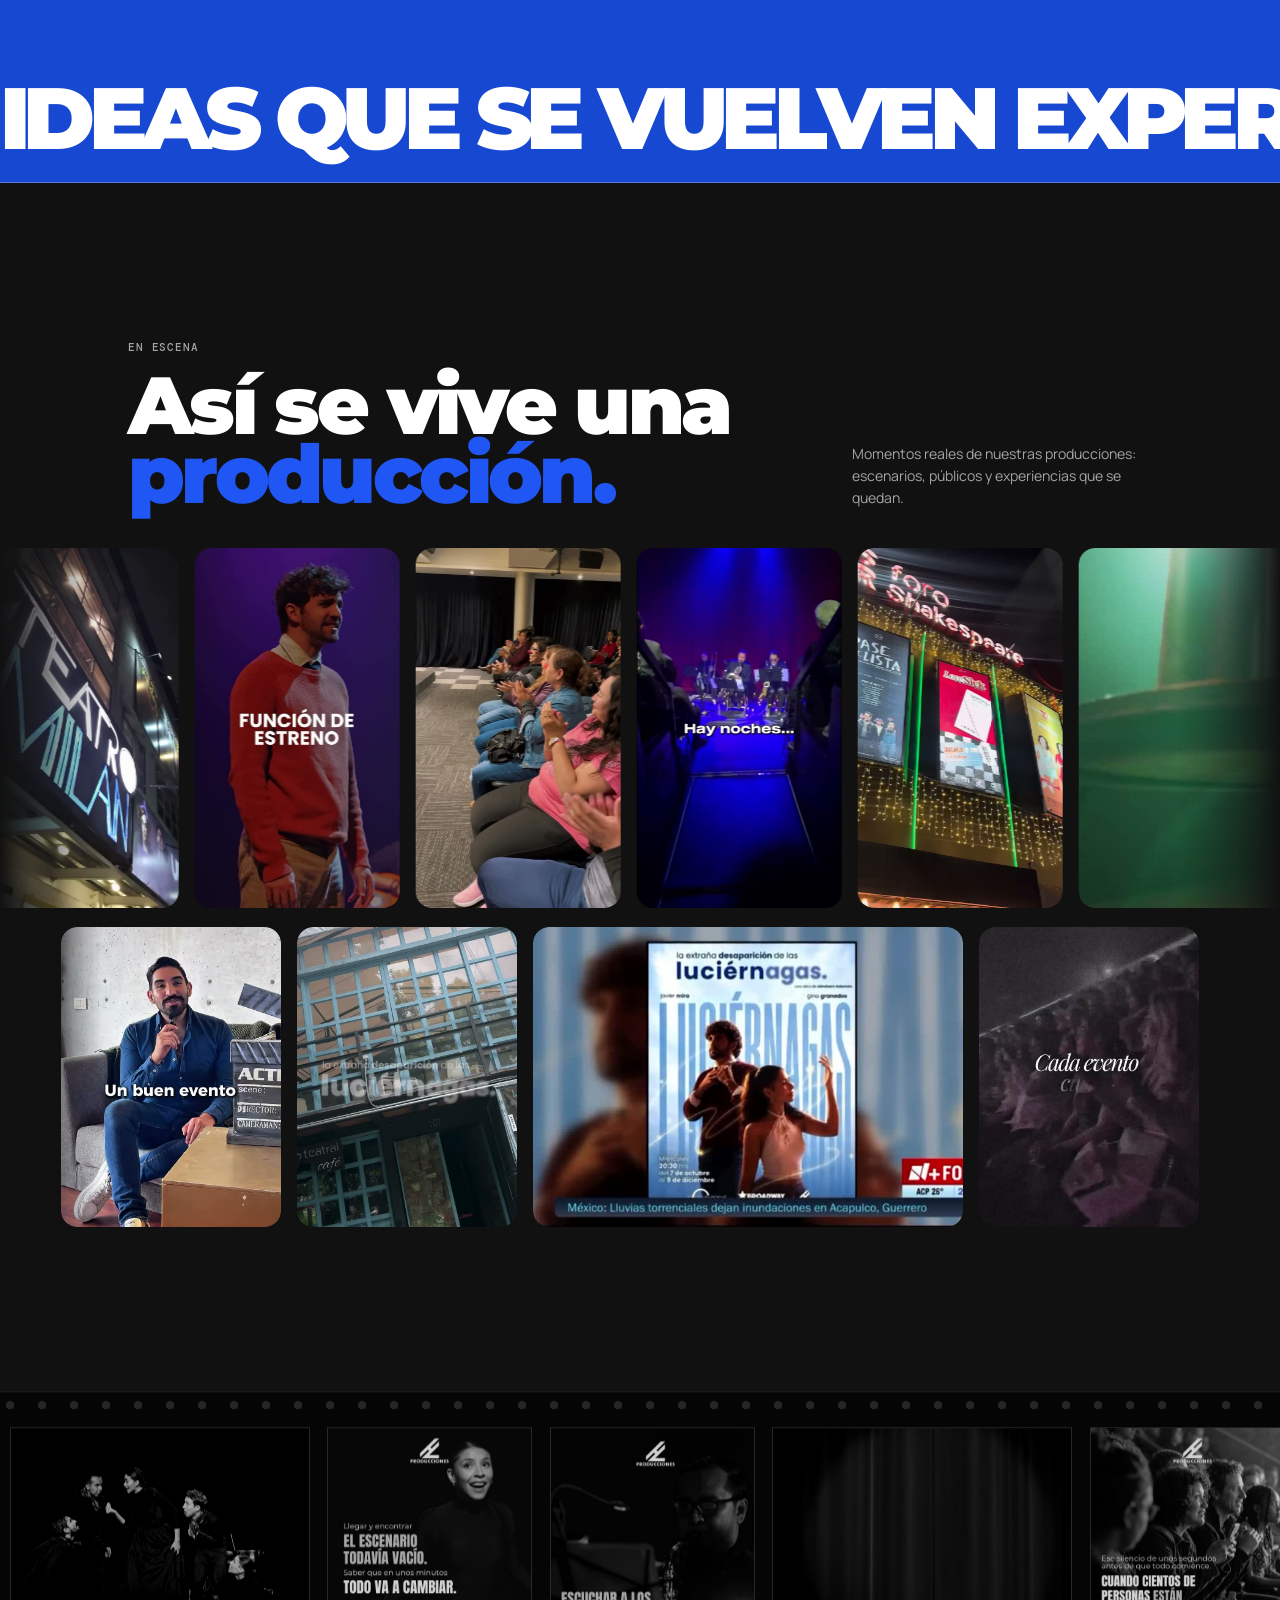
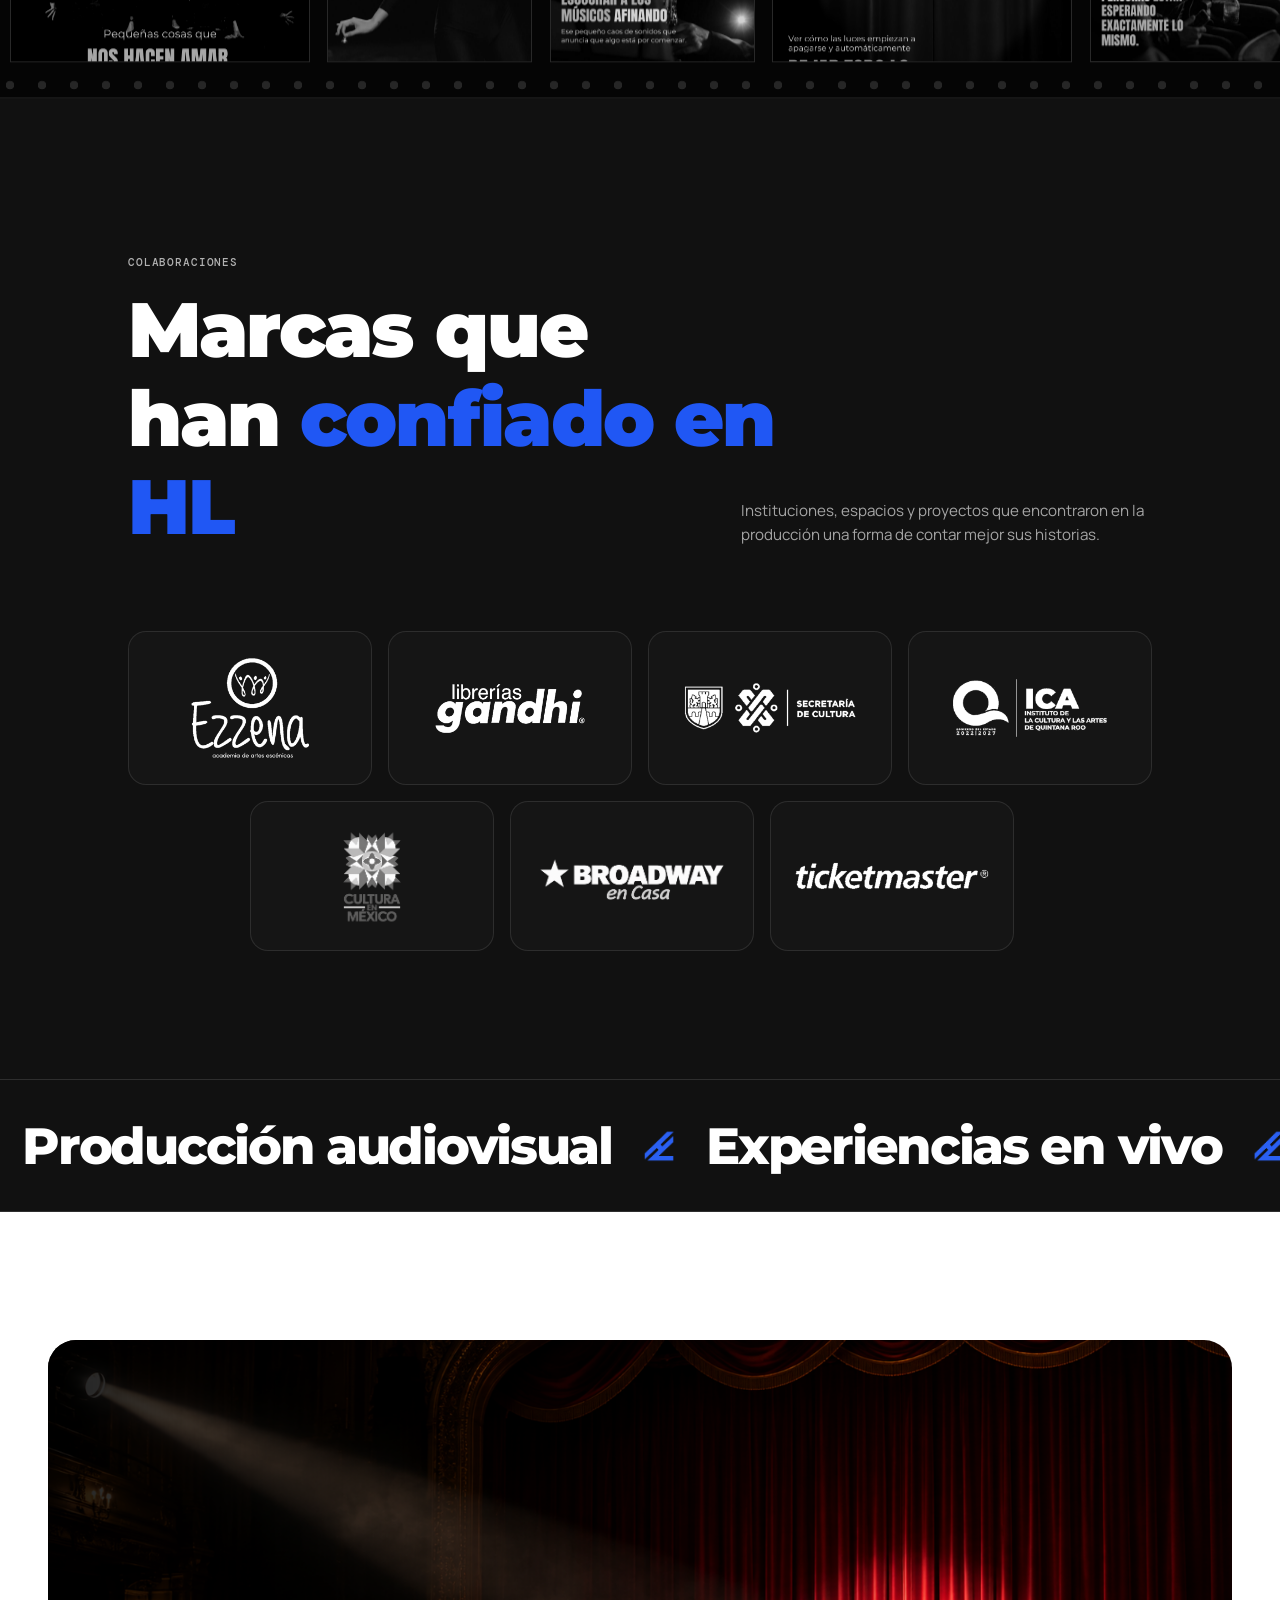
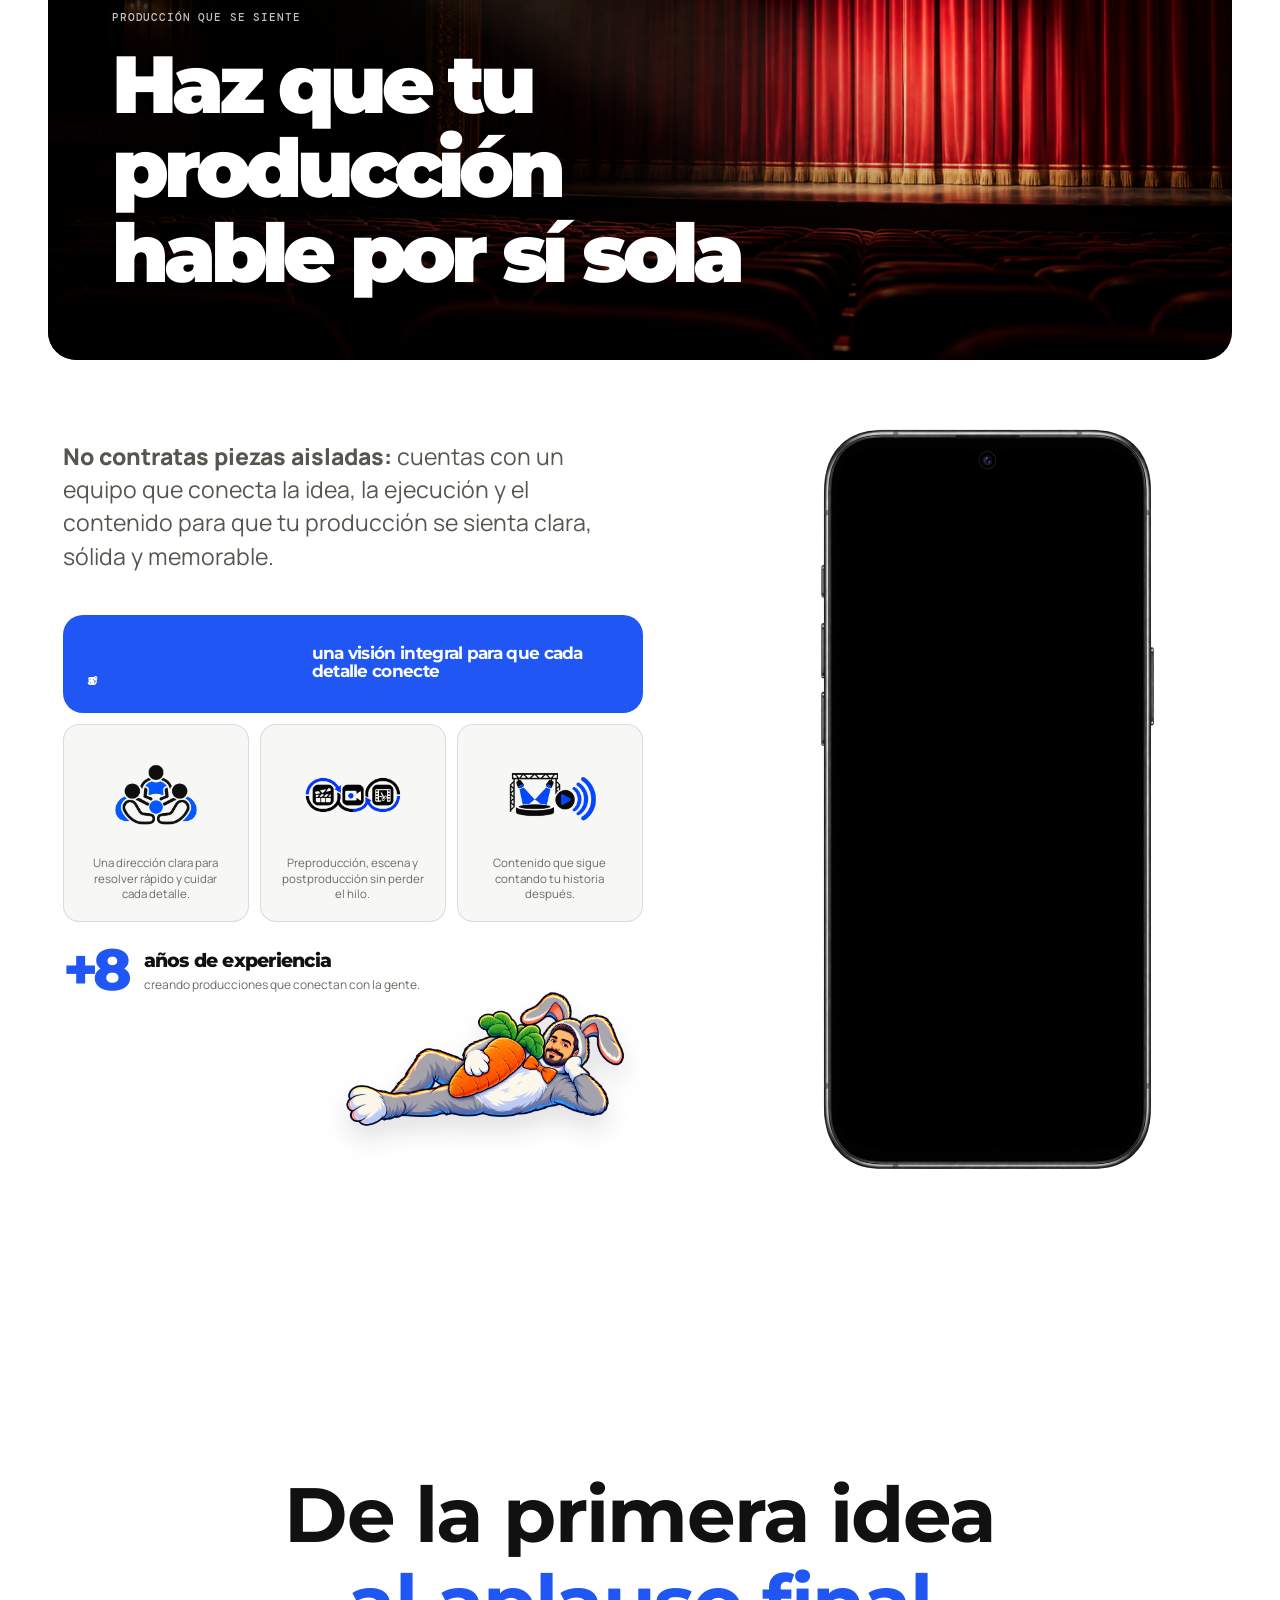
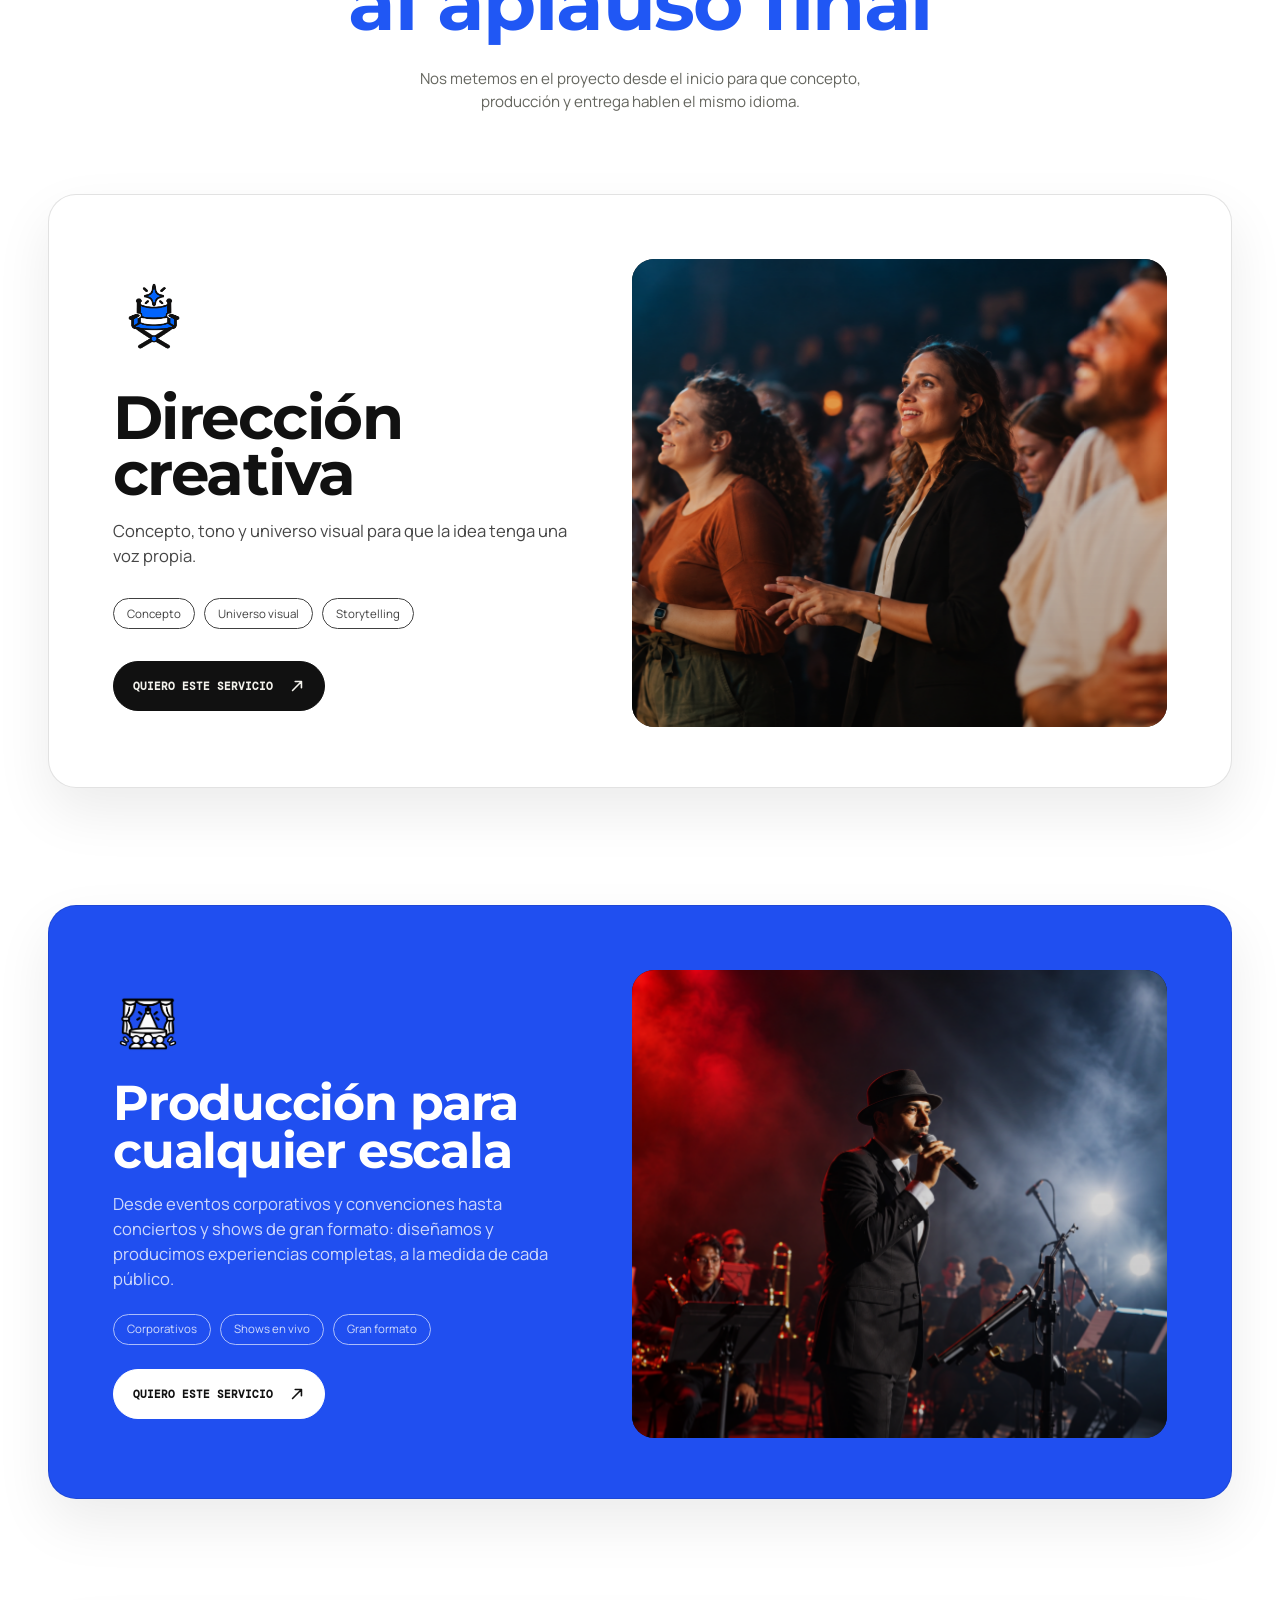
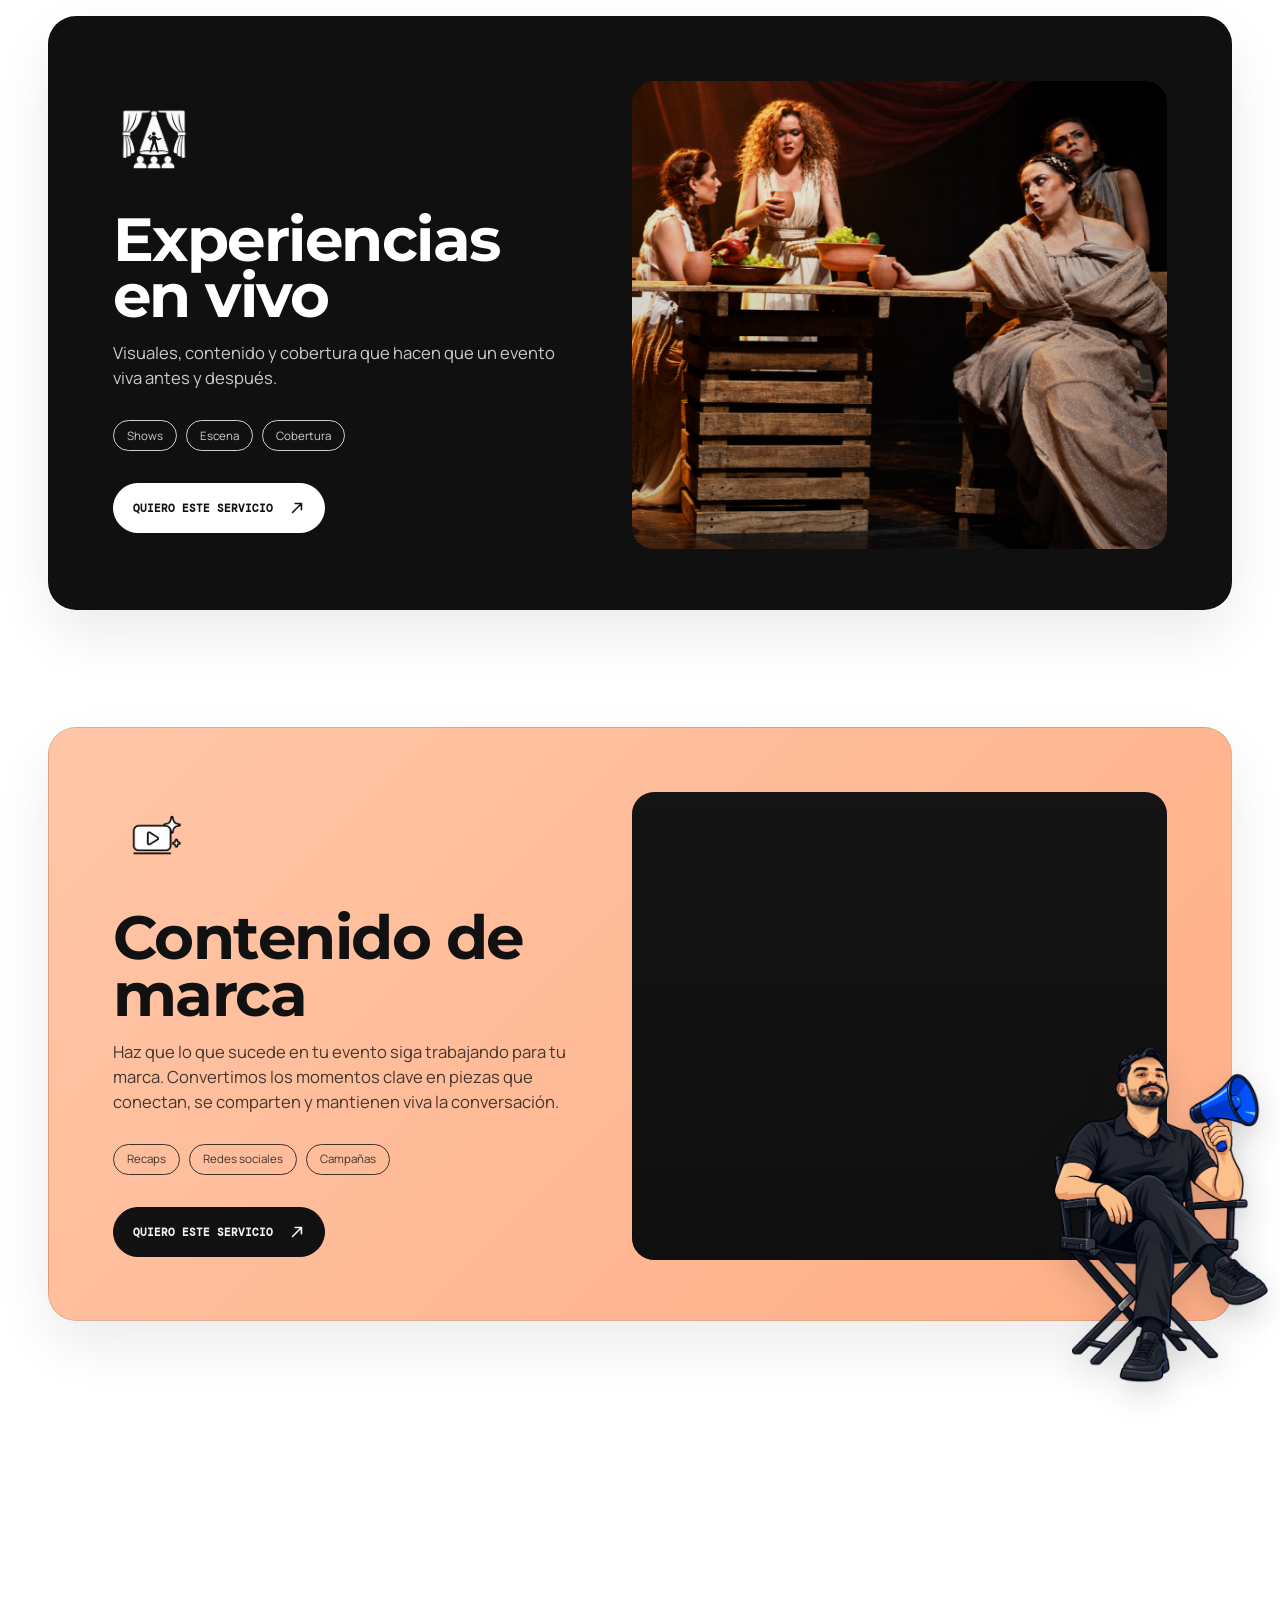
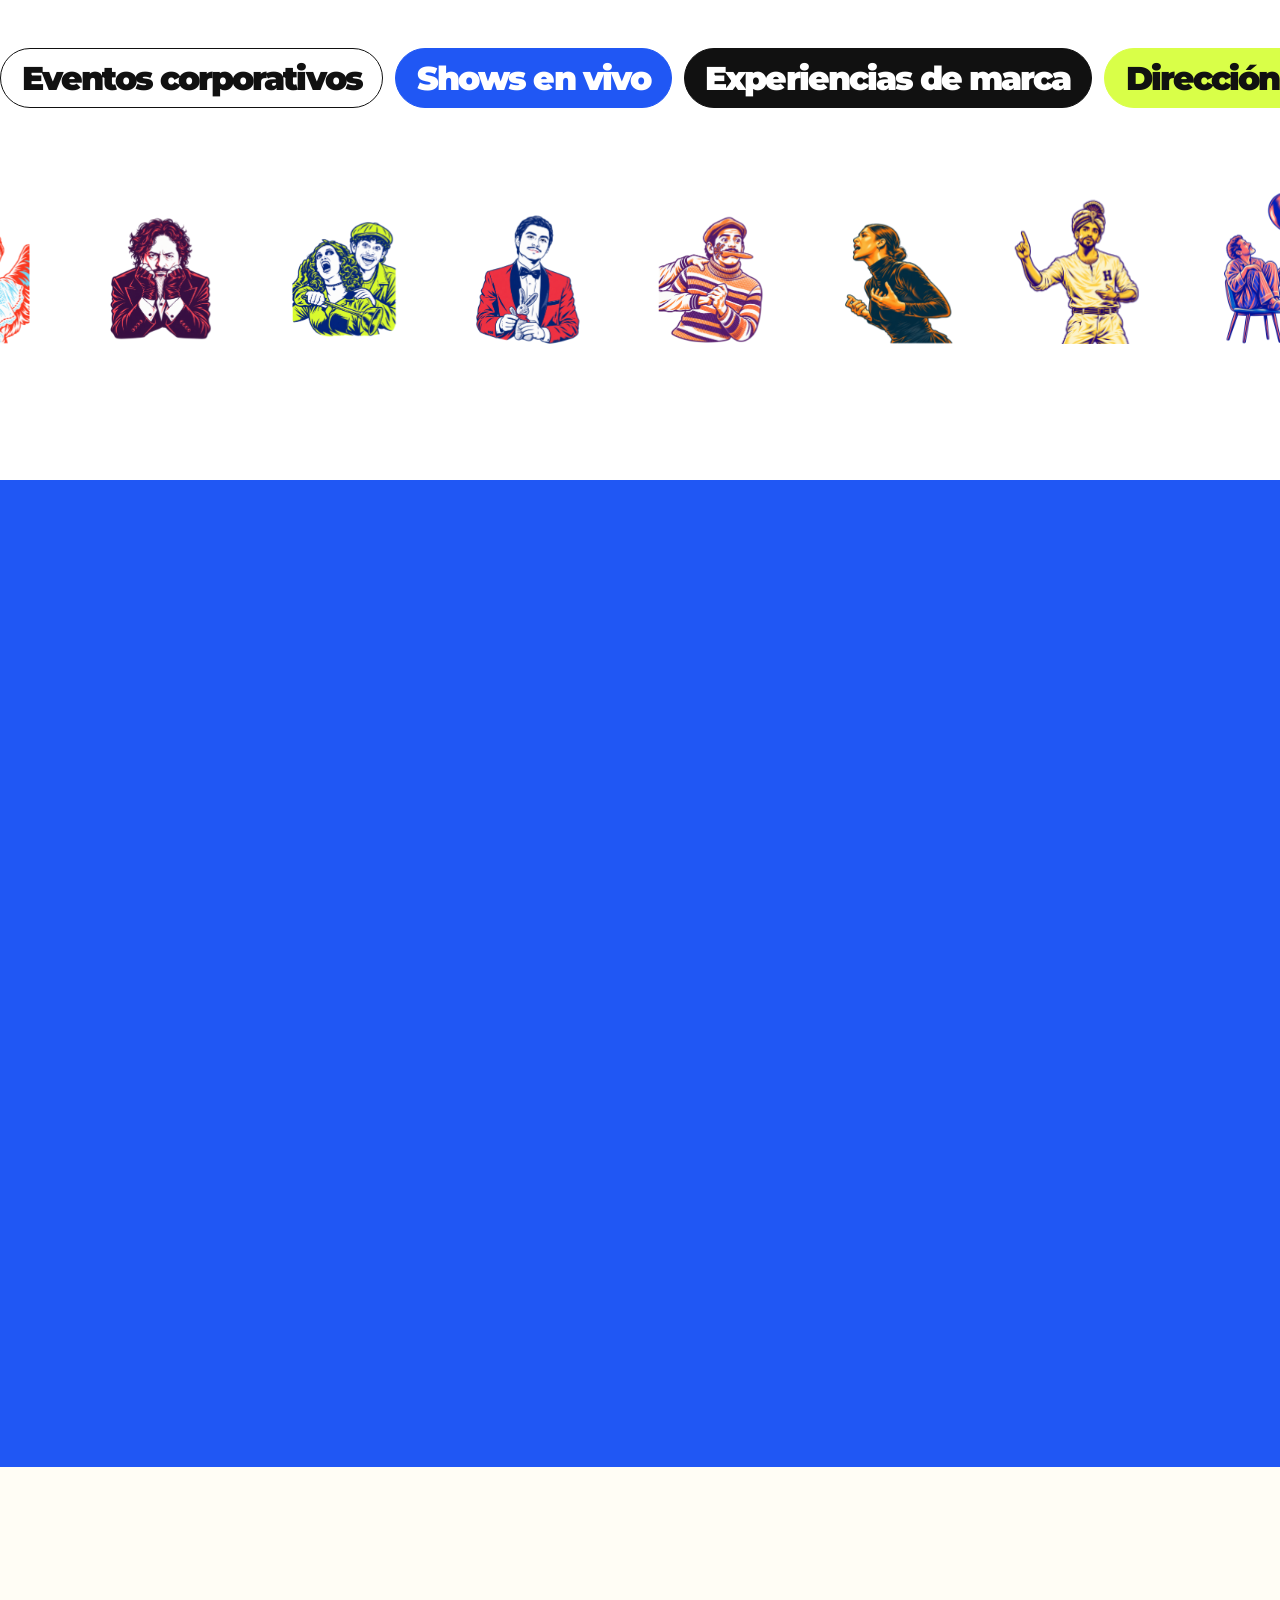
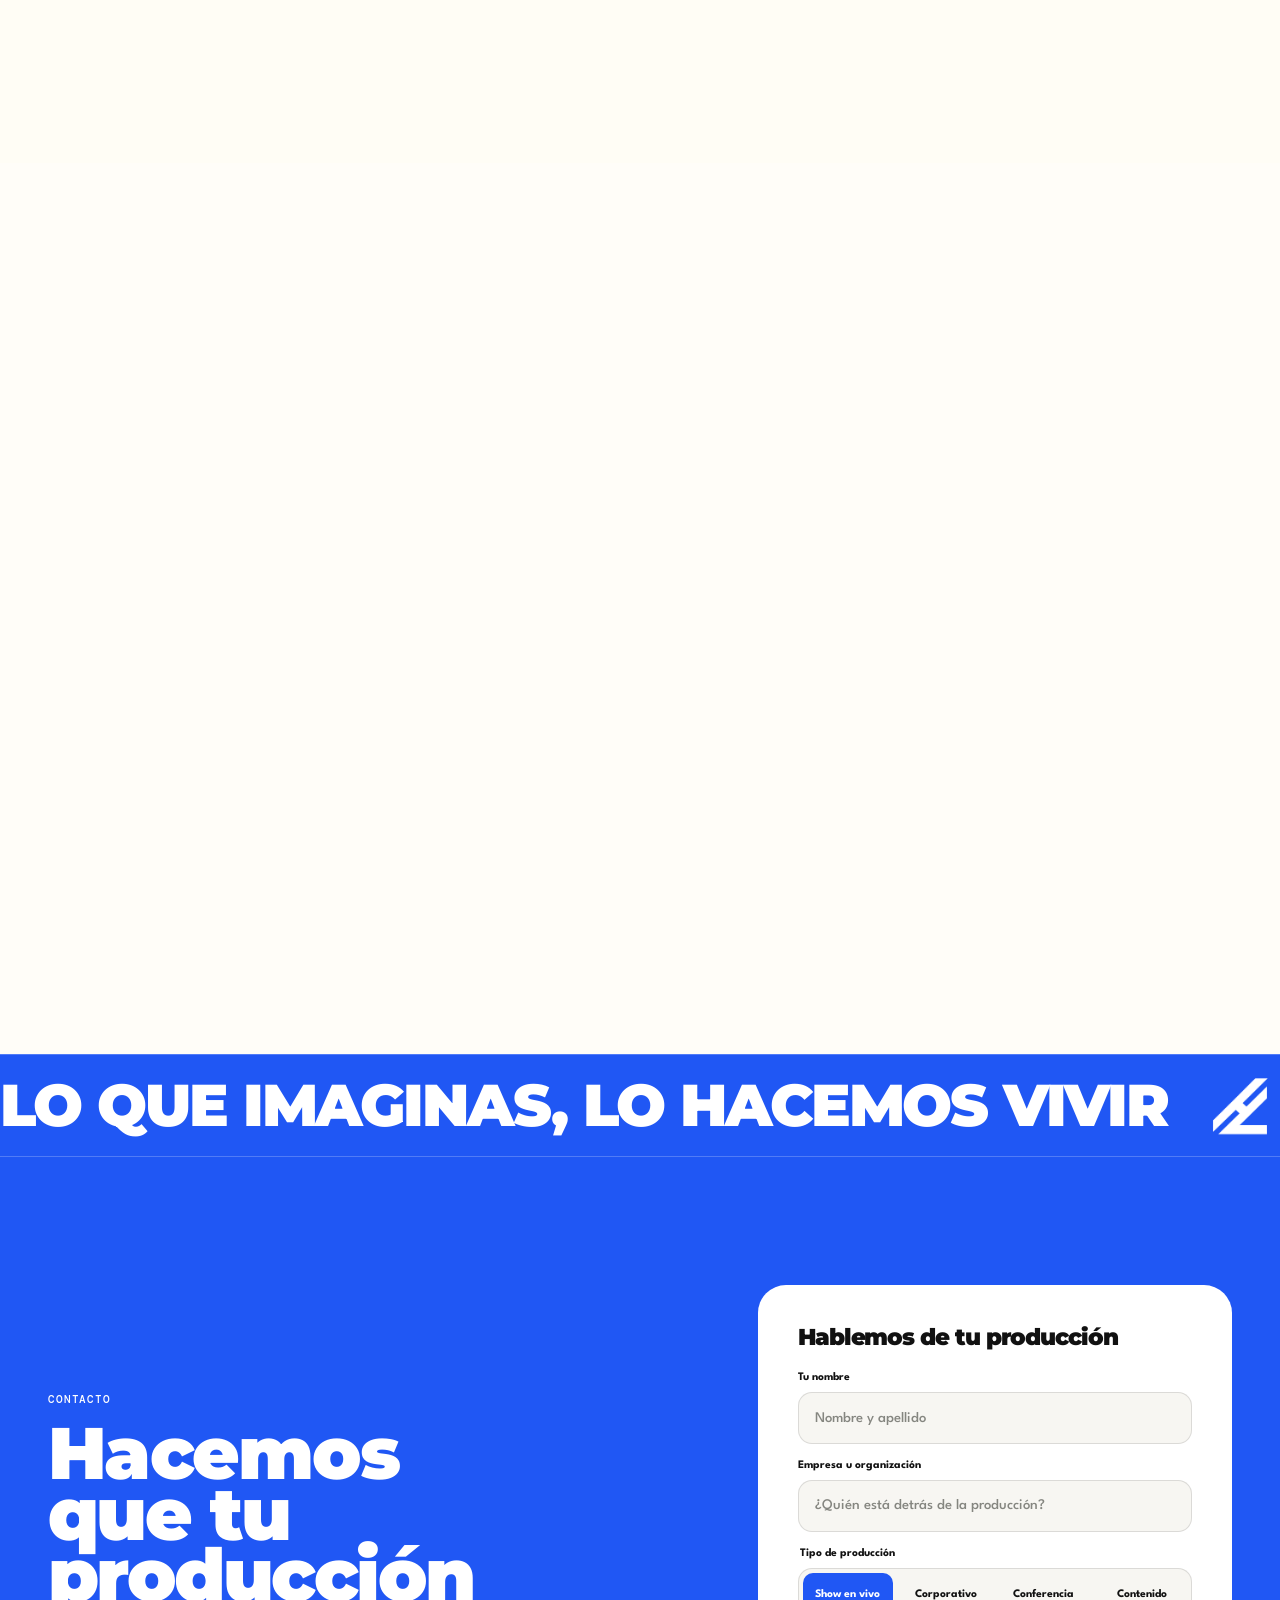
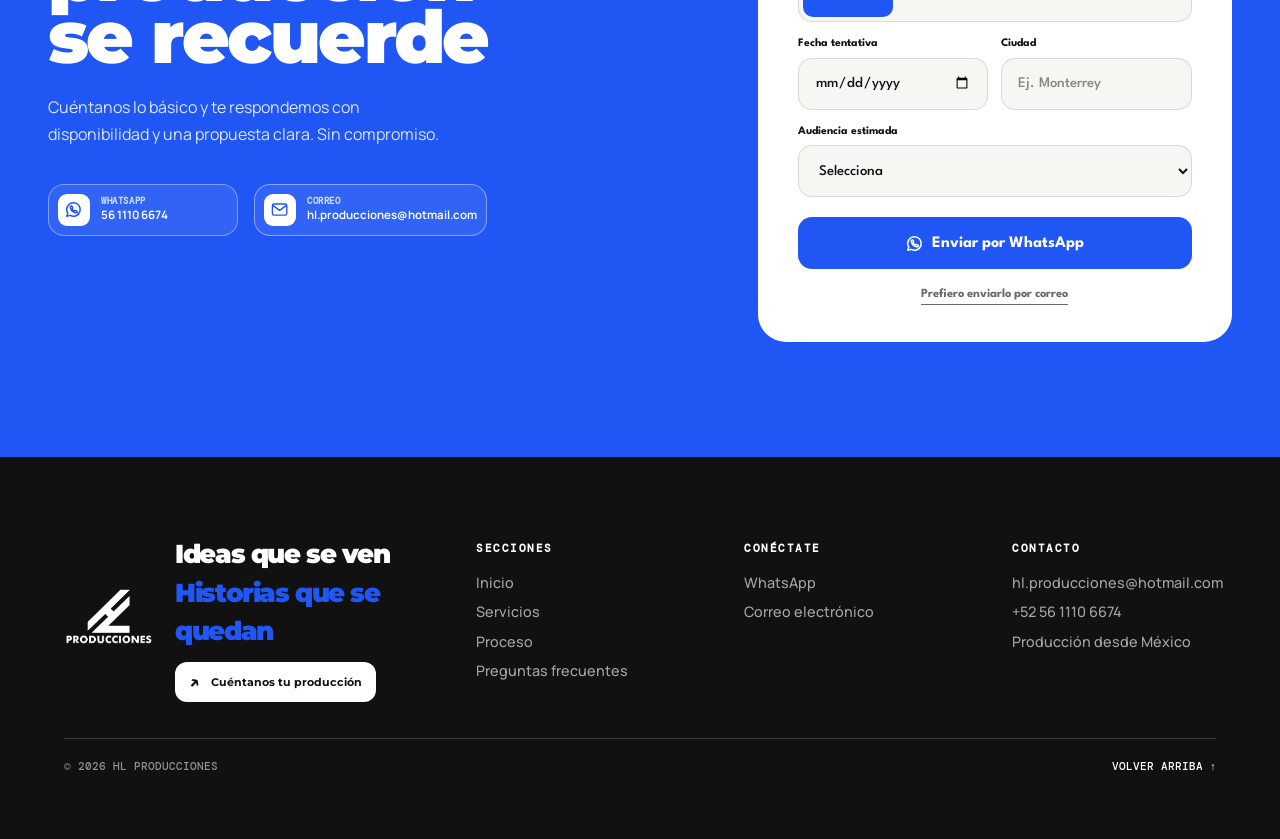
==== commit 89dd10a6: "Reveal the real hero beneath the curtain" ====
--- a/index.html
+++ b/index.html
@@ -10,7 +10,7 @@
     <link href="https://fonts.googleapis.com/css2?family=DM+Mono:wght@400;500&family=League+Spartan:wght@400;500;600;700;800;900&family=Manrope:wght@400;500;600;700;800&family=Montserrat:ital,wght@0,400;0,500;0,600;0,700;0,900;1,900&family=Space+Grotesk:wght@400;500;600;700&display=swap" rel="stylesheet" />
     <link rel="icon" href="favicon.svg?v=2" type="image/svg+xml" />
     <meta name="theme-color" content="#2057f4" />
-    <link rel="stylesheet" href="styles.css?v=20261019-curtain-up-5" />
+    <link rel="stylesheet" href="styles.css?v=20261019-curtain-up-6" />
   </head>
   <body>
     <div class="site-intro" data-site-intro role="status" aria-live="polite">
--- a/styles.css
+++ b/styles.css
@@ -2392,7 +2392,7 @@
   display: grid;
   place-items: center;
   overflow: hidden;
-  background: var(--blue);
+  background: transparent;
   color: var(--paper);
   pointer-events: auto;
 }
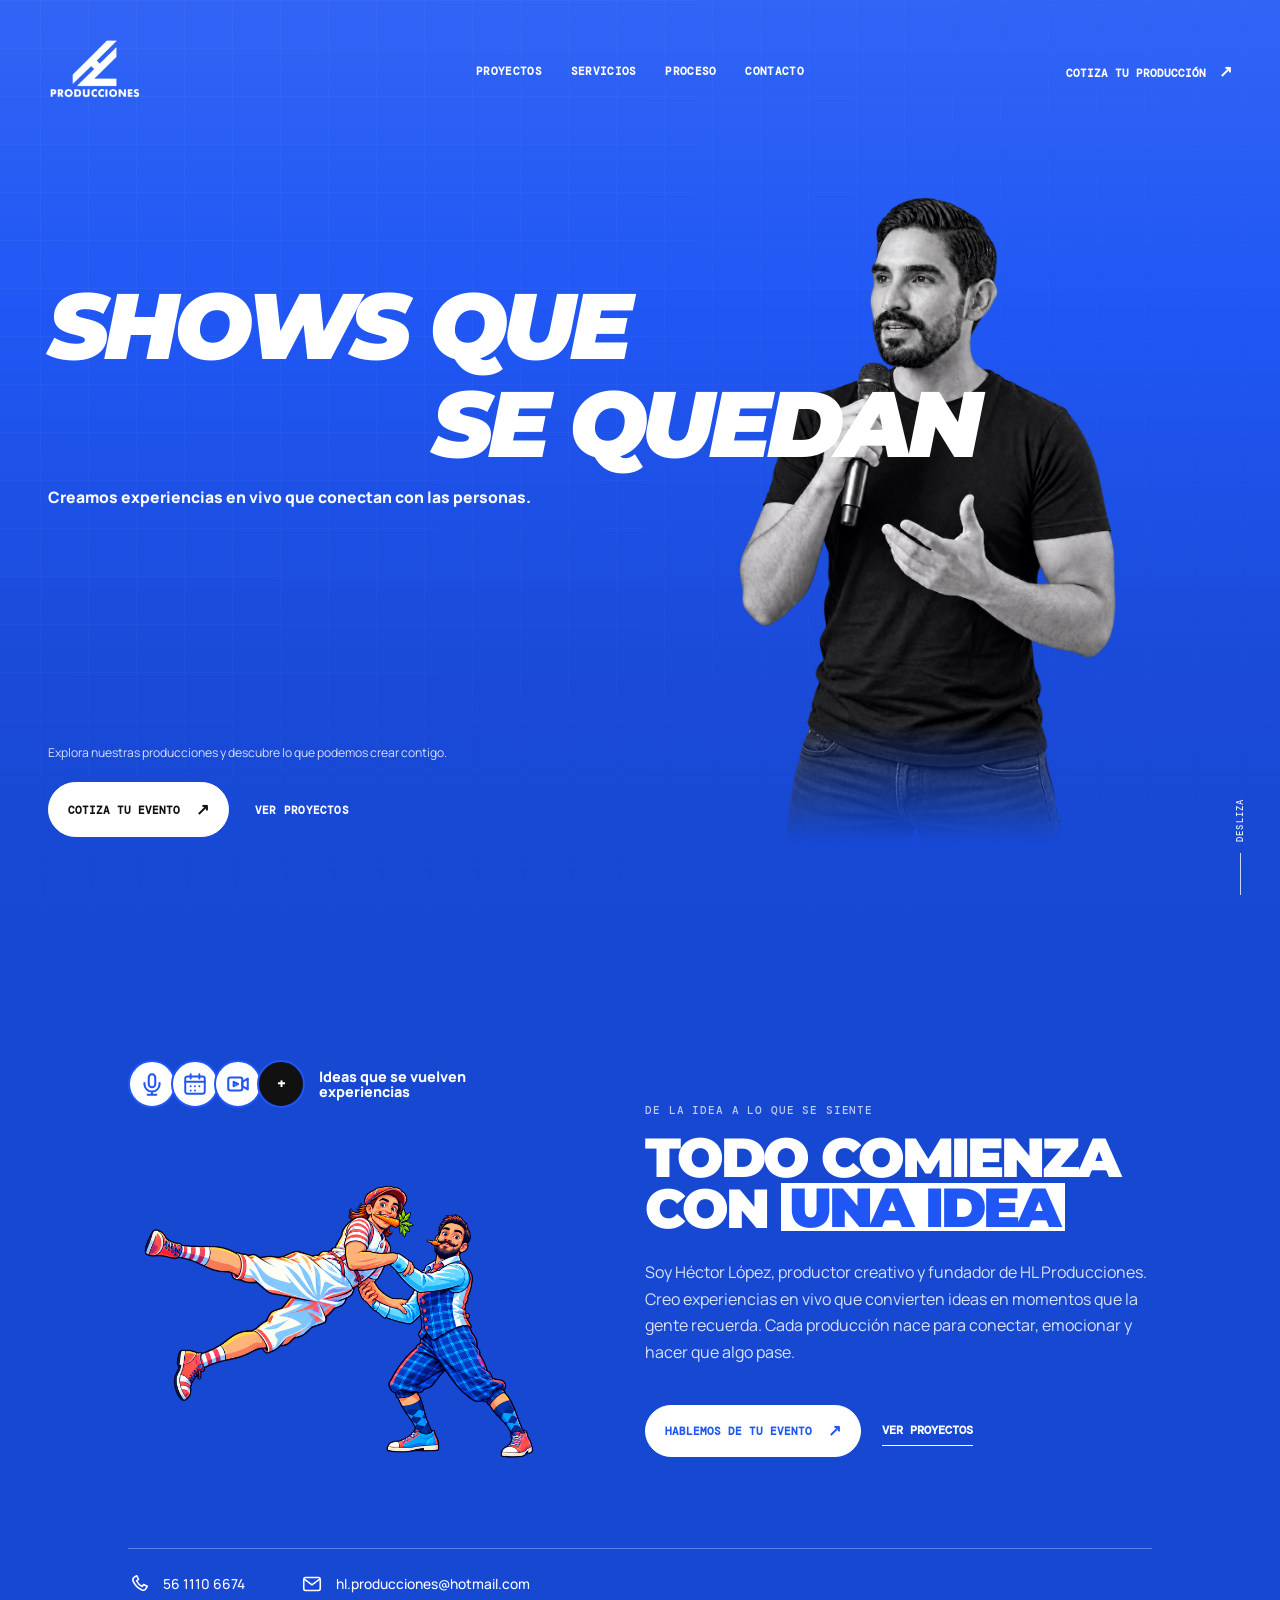
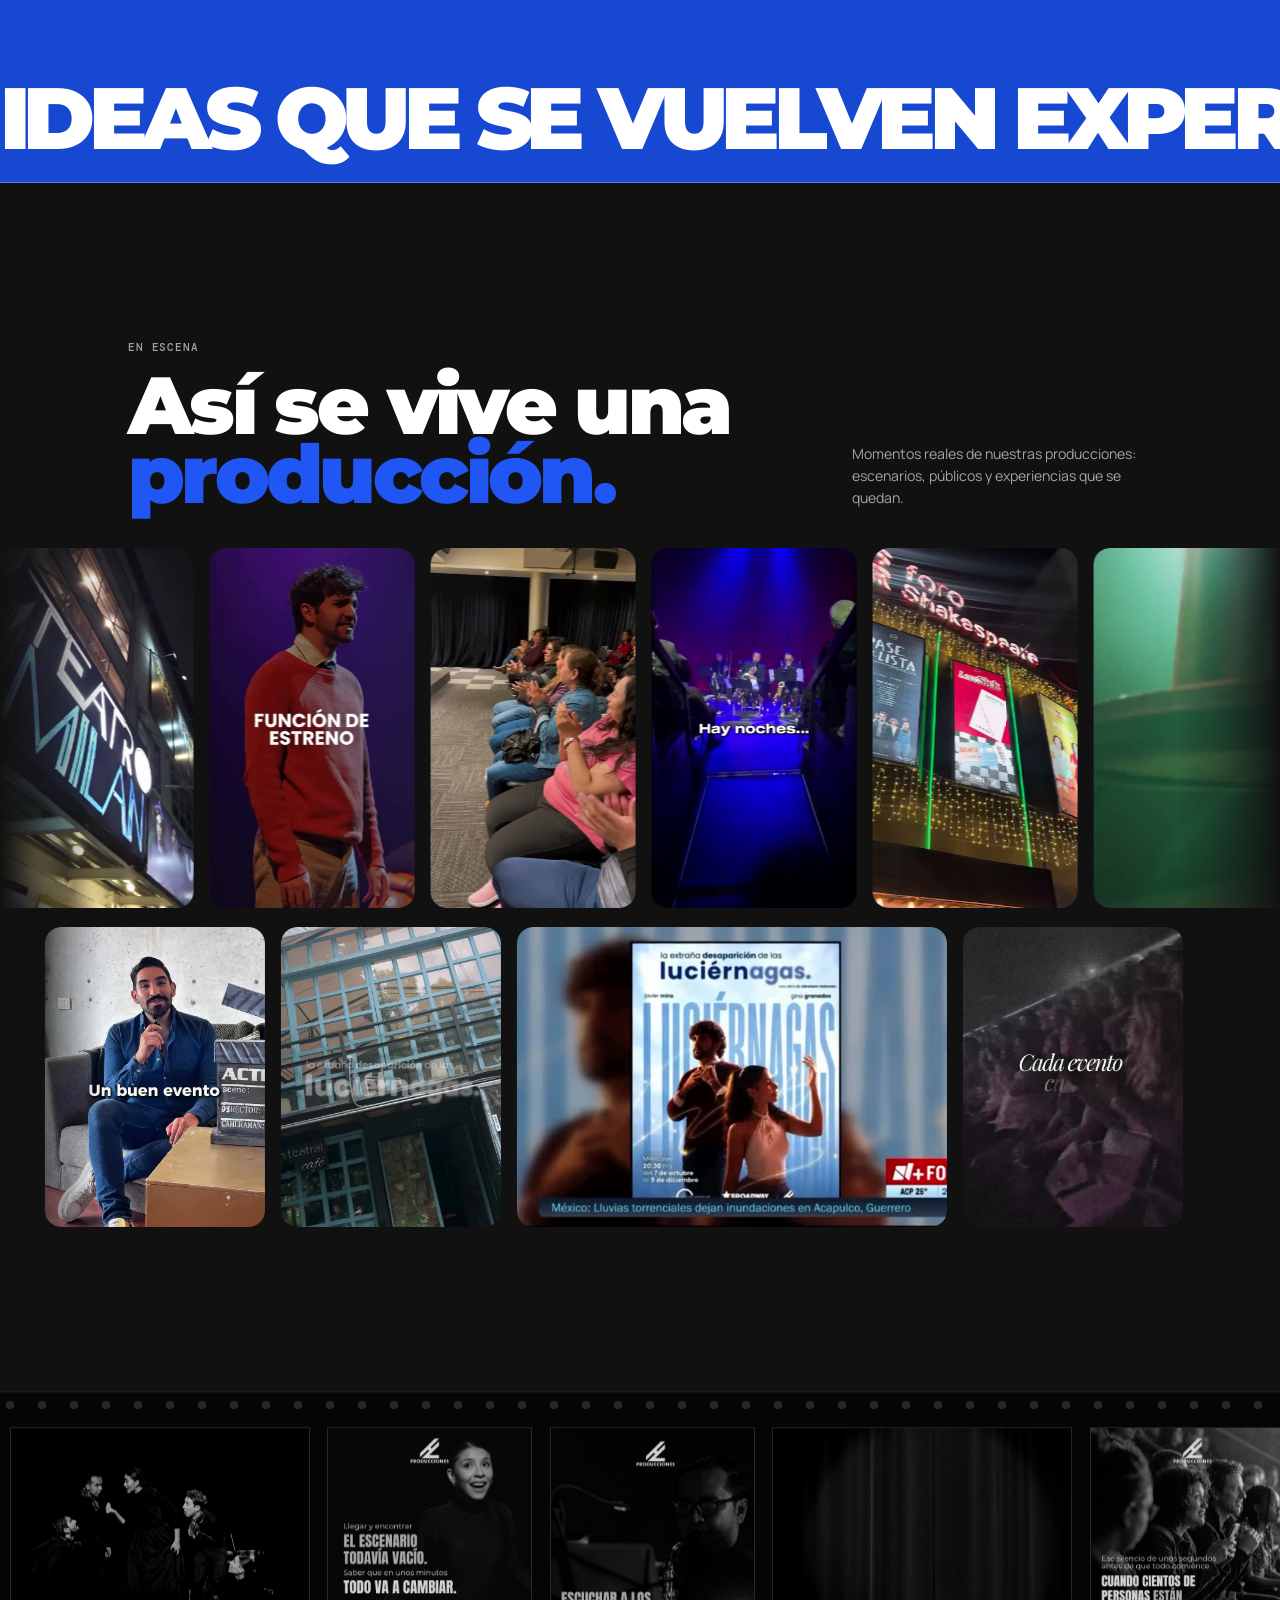
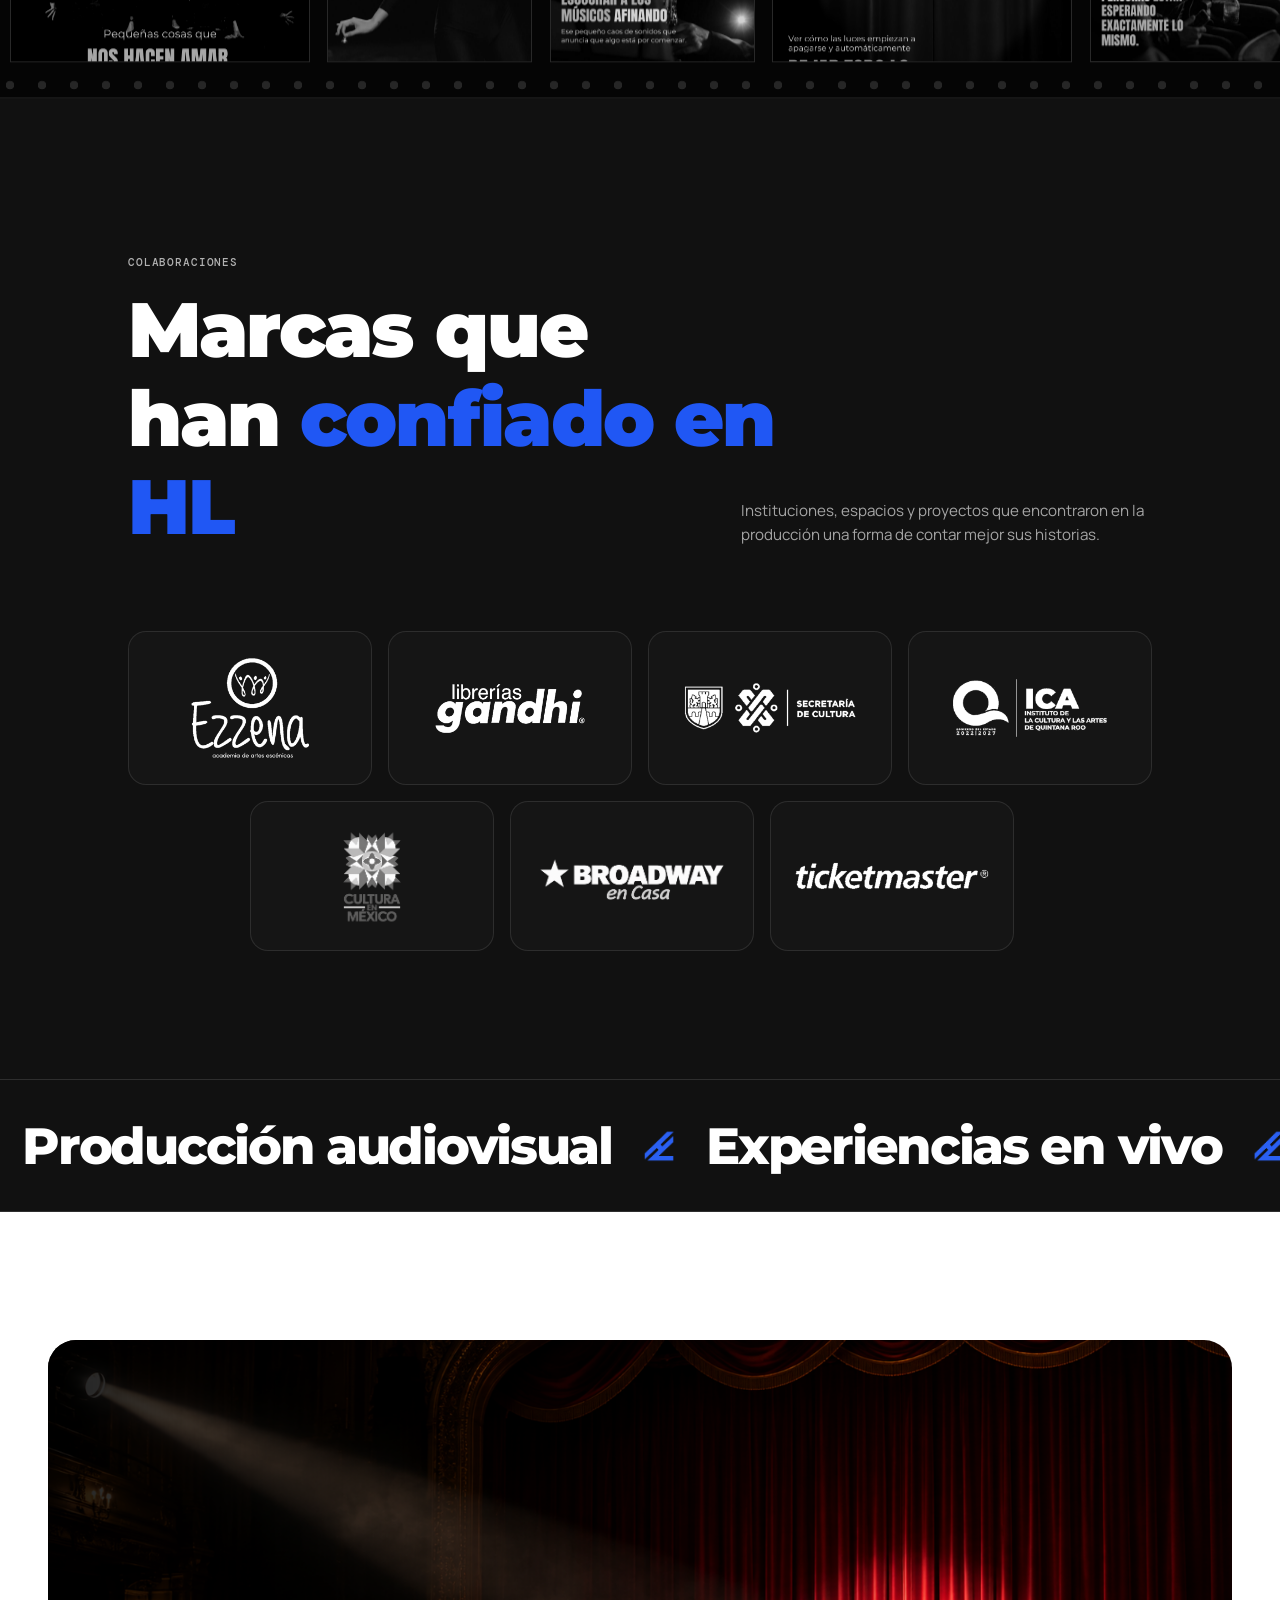
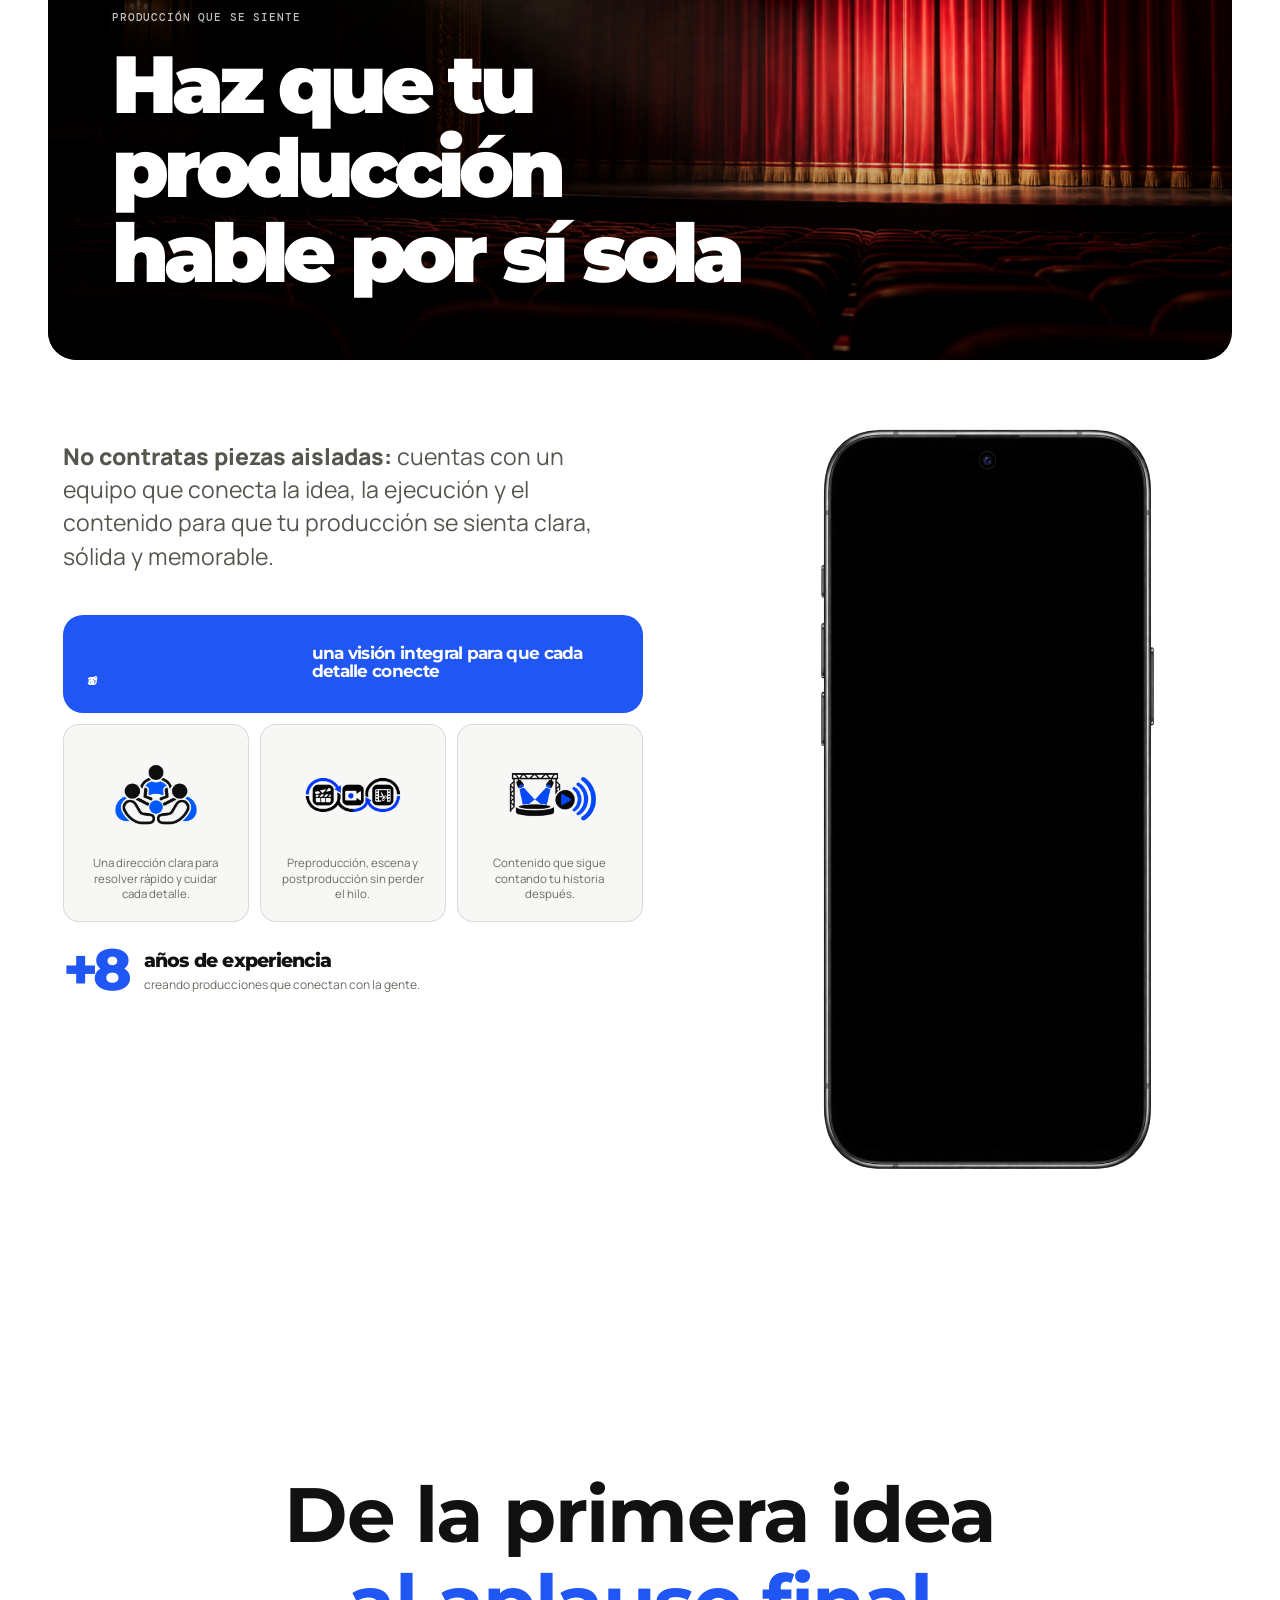
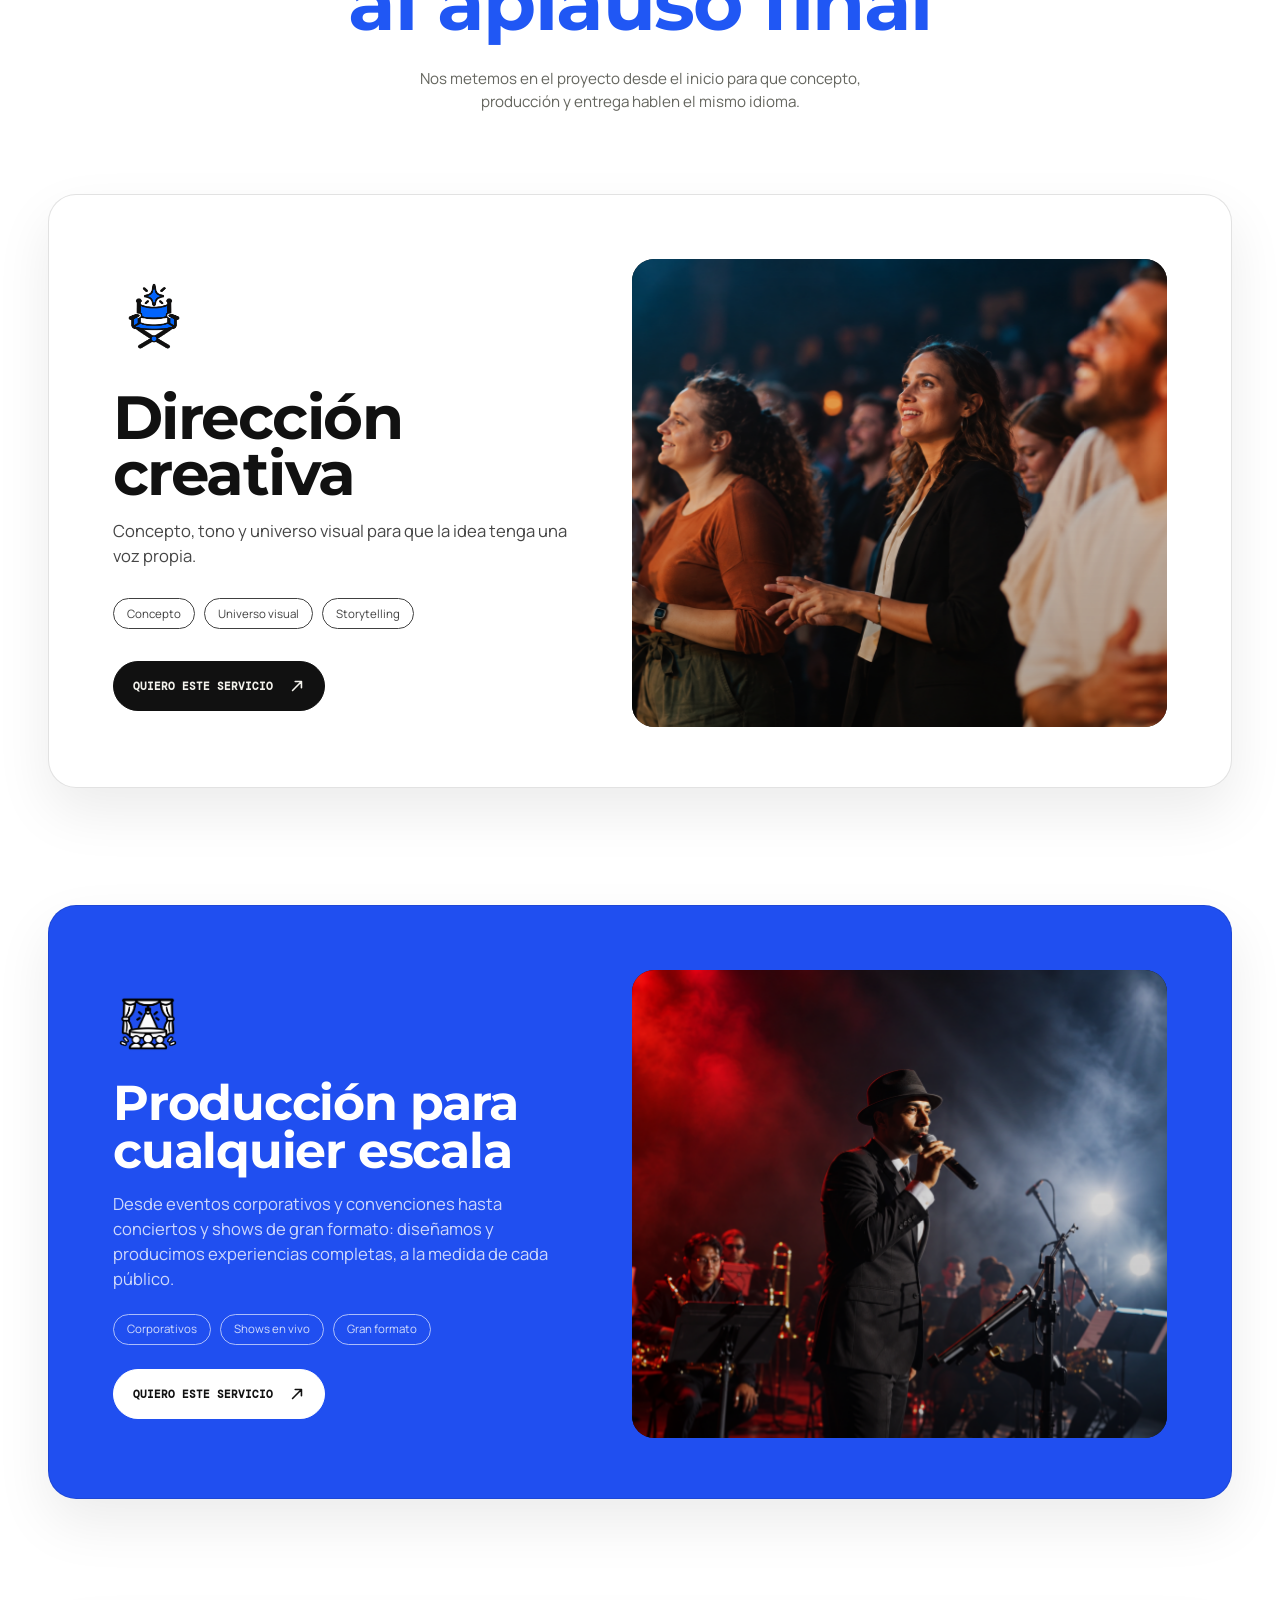
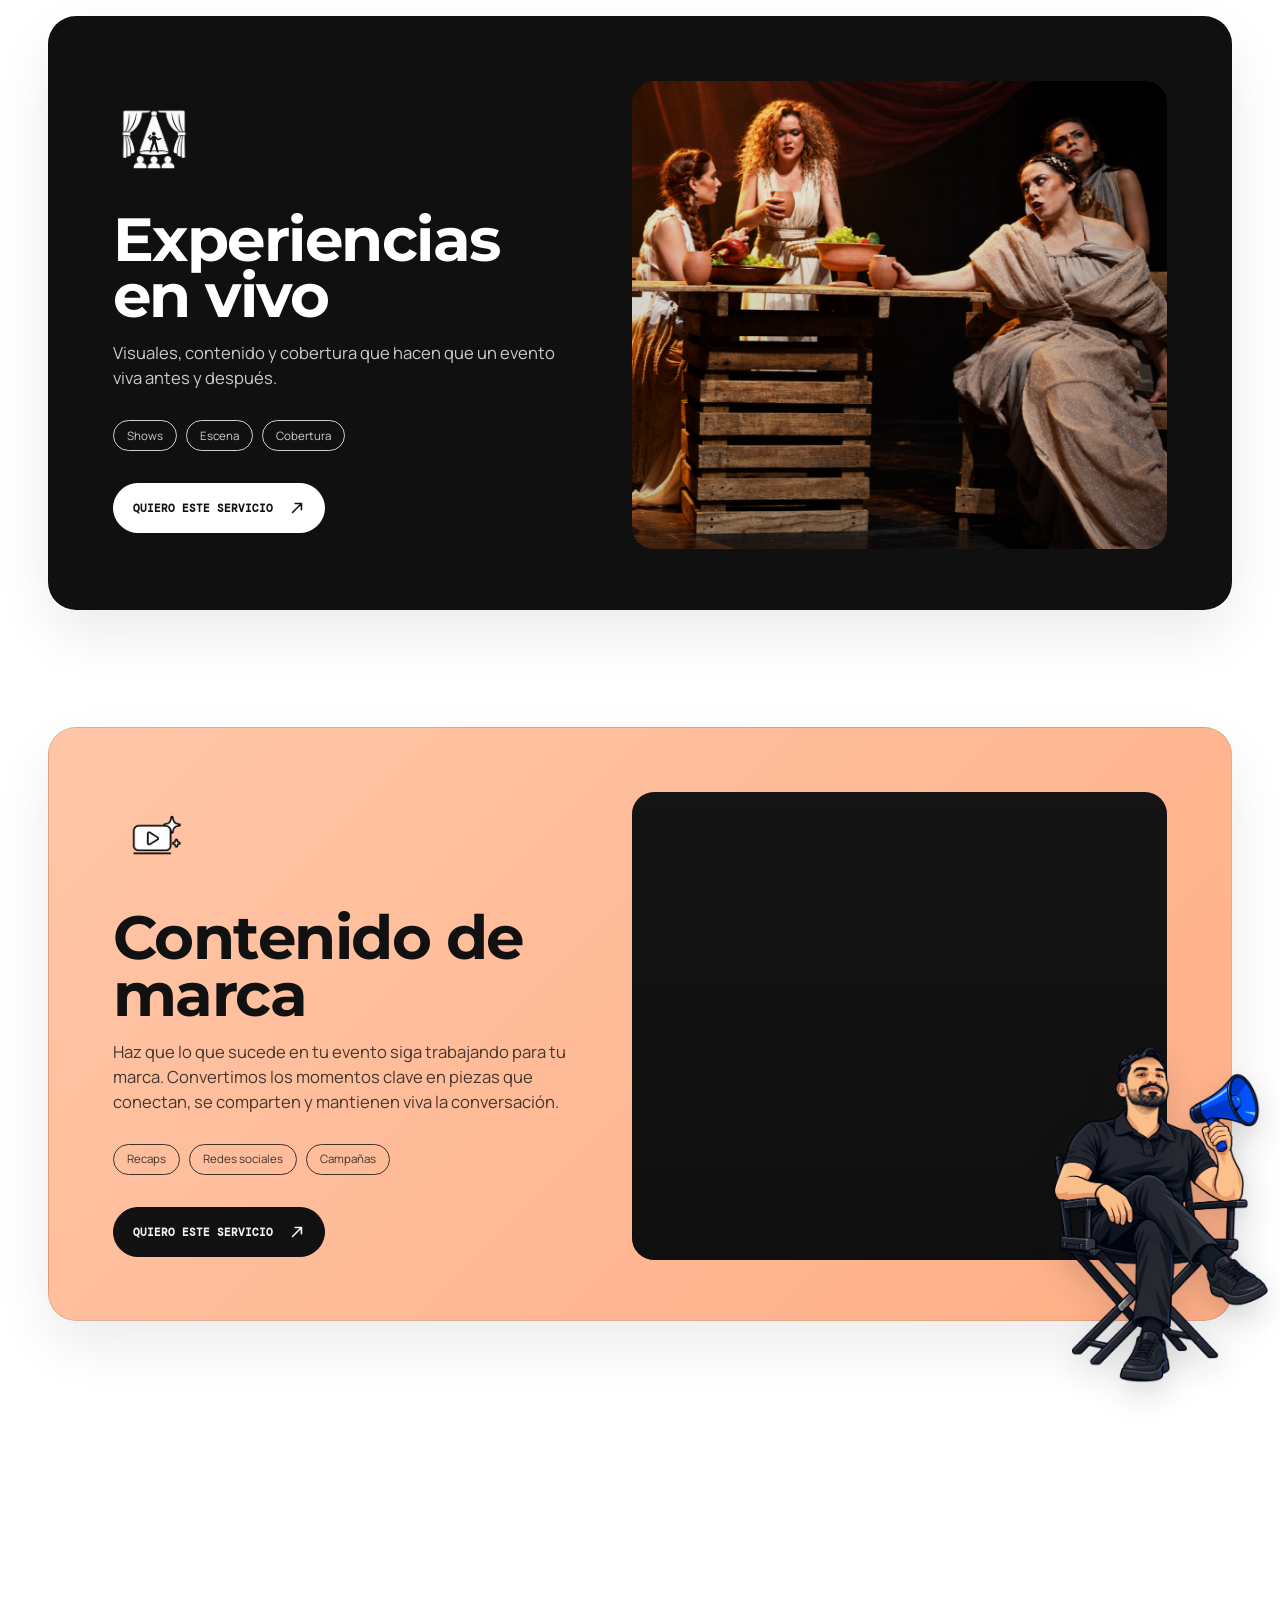
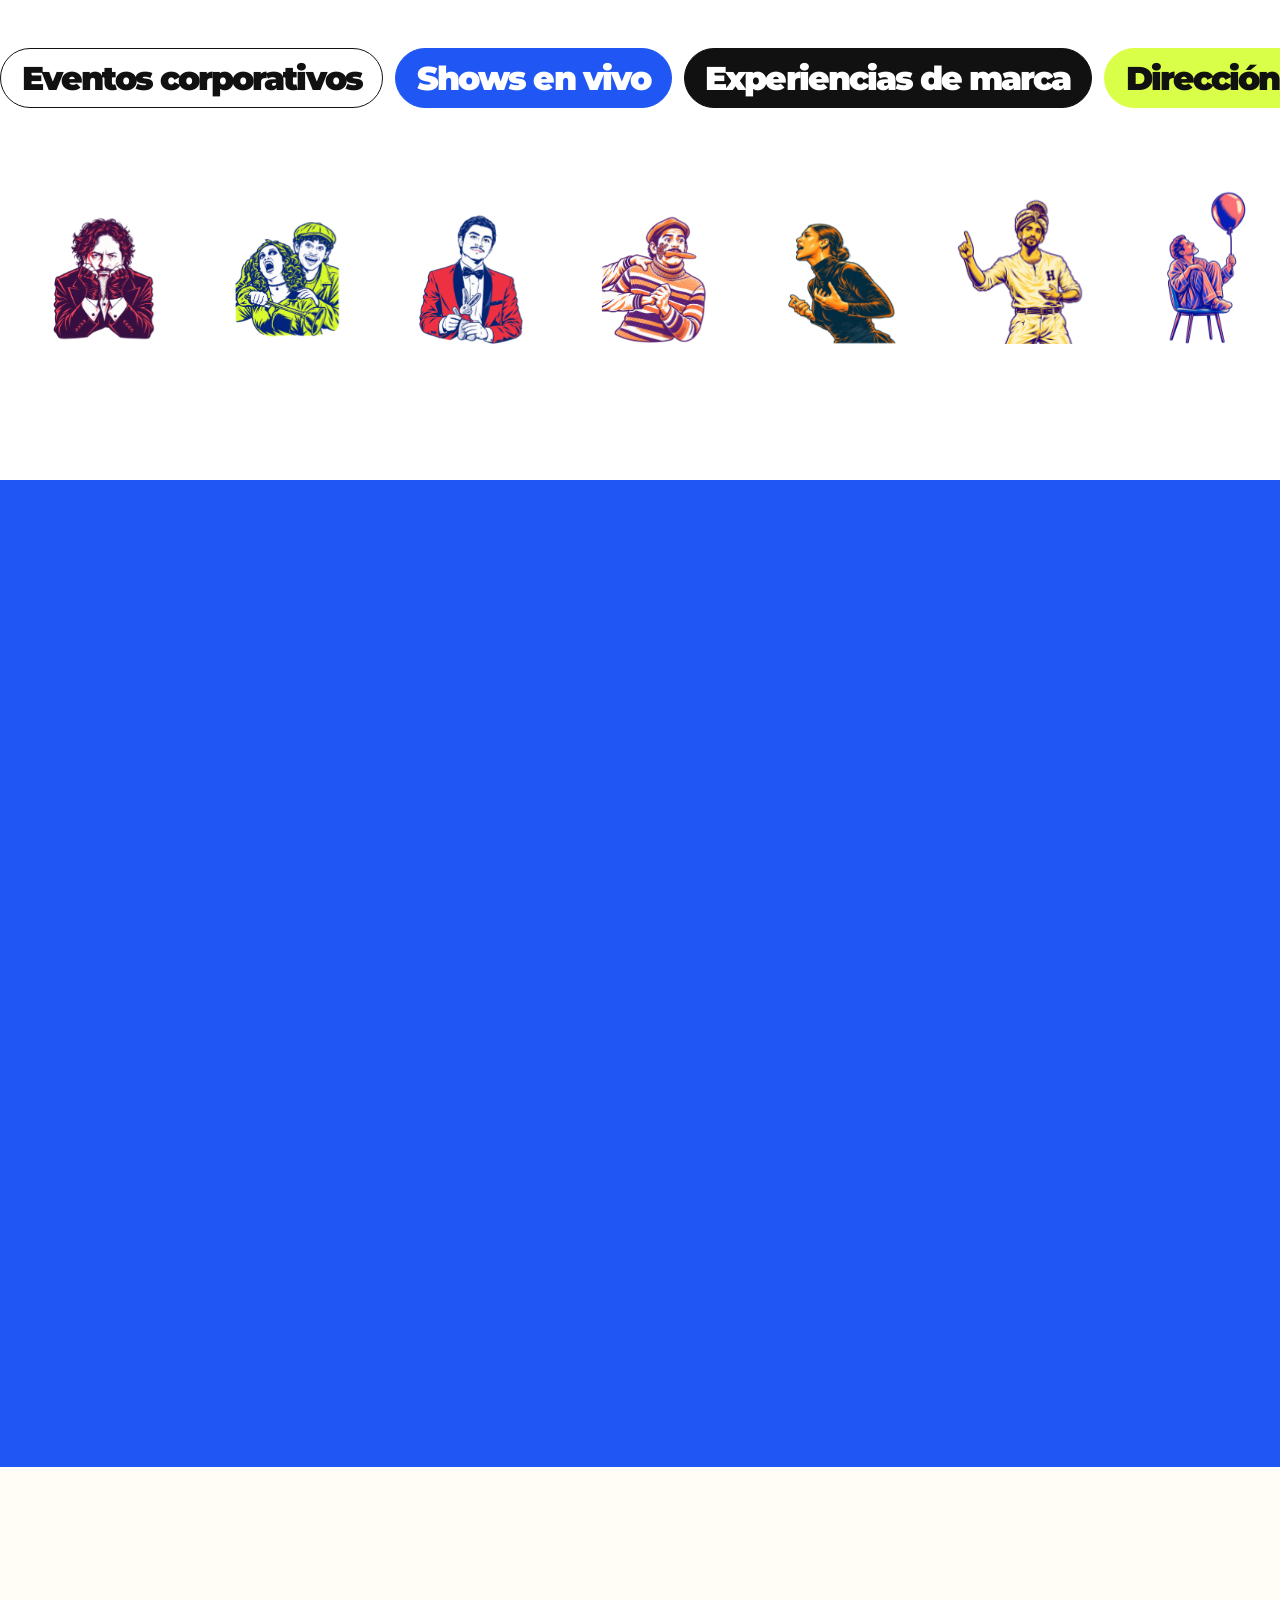
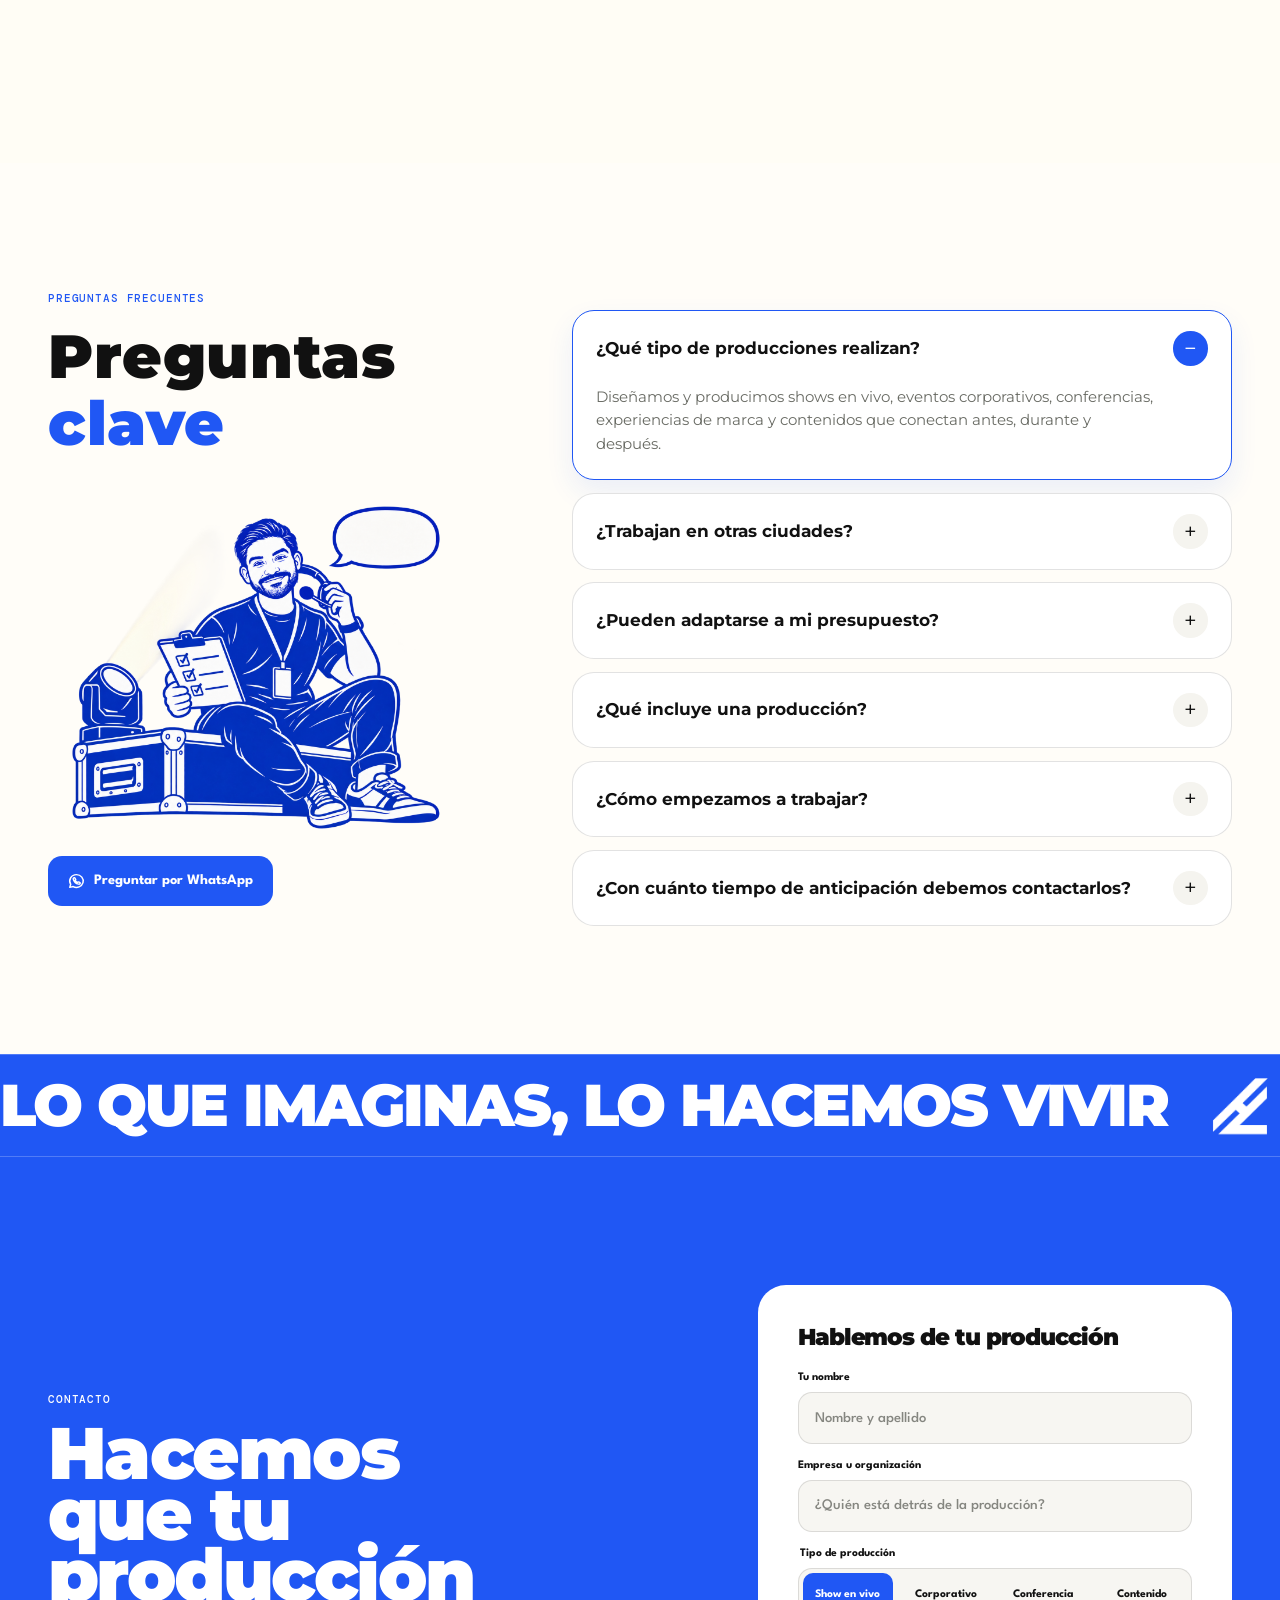
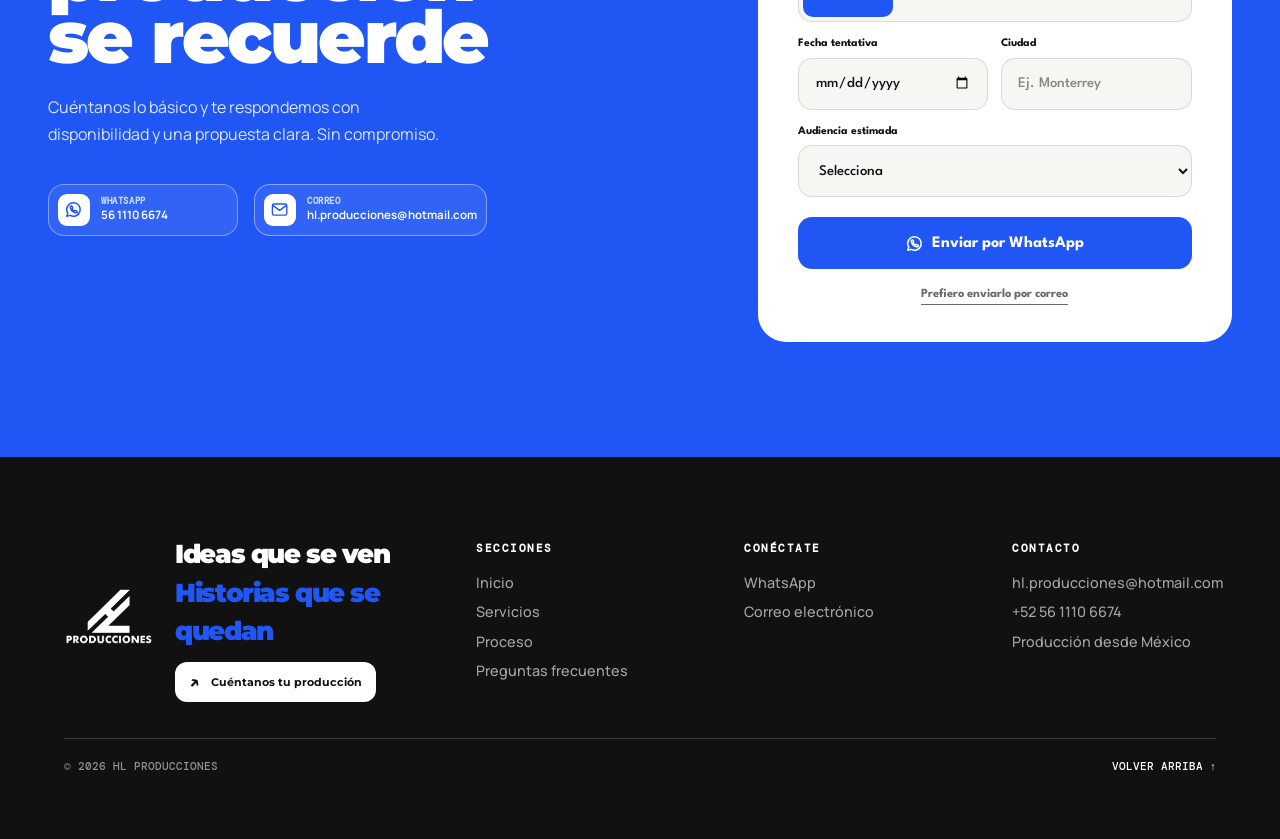
==== commit d0baf8fa: "Smooth the curtain waves" ====
--- a/index.html
+++ b/index.html
@@ -10,7 +10,7 @@
     <link href="https://fonts.googleapis.com/css2?family=DM+Mono:wght@400;500&family=League+Spartan:wght@400;500;600;700;800;900&family=Manrope:wght@400;500;600;700;800&family=Montserrat:ital,wght@0,400;0,500;0,600;0,700;0,900;1,900&family=Space+Grotesk:wght@400;500;600;700&display=swap" rel="stylesheet" />
     <link rel="icon" href="favicon.svg?v=2" type="image/svg+xml" />
     <meta name="theme-color" content="#2057f4" />
-    <link rel="stylesheet" href="styles.css?v=20261019-curtain-up-6" />
+    <link rel="stylesheet" href="styles.css?v=20261019-curtain-up-7" />
   </head>
   <body>
     <div class="site-intro" data-site-intro role="status" aria-live="polite">
--- a/styles.css
+++ b/styles.css
@@ -2445,10 +2445,11 @@
     repeating-linear-gradient(90deg, #101010 0 9%, #171717 9.5% 18%, #0d0d0d 18.5% 27%);
   box-shadow: inset 0 0 5rem rgba(0,0,0,.22);
   clip-path: none;
-  -webkit-mask-image: radial-gradient(28px 18px at 28px 100%, transparent 97%, #000 100%);
-  mask-image: radial-gradient(28px 18px at 28px 100%, transparent 97%, #000 100%);
-  -webkit-mask-size: 56px 100%;
-  mask-size: 56px 100%;
+  /* Wide, low-frequency waves: no pointed scallops at the curtain edge. */
+  -webkit-mask-image: radial-gradient(95px 28px at 50% 100%, transparent 99%, #000 100%);
+  mask-image: radial-gradient(95px 28px at 50% 100%, transparent 99%, #000 100%);
+  -webkit-mask-size: 190px 100%;
+  mask-size: 190px 100%;
   -webkit-mask-repeat: repeat-x;
   mask-repeat: repeat-x;
   backface-visibility: hidden;
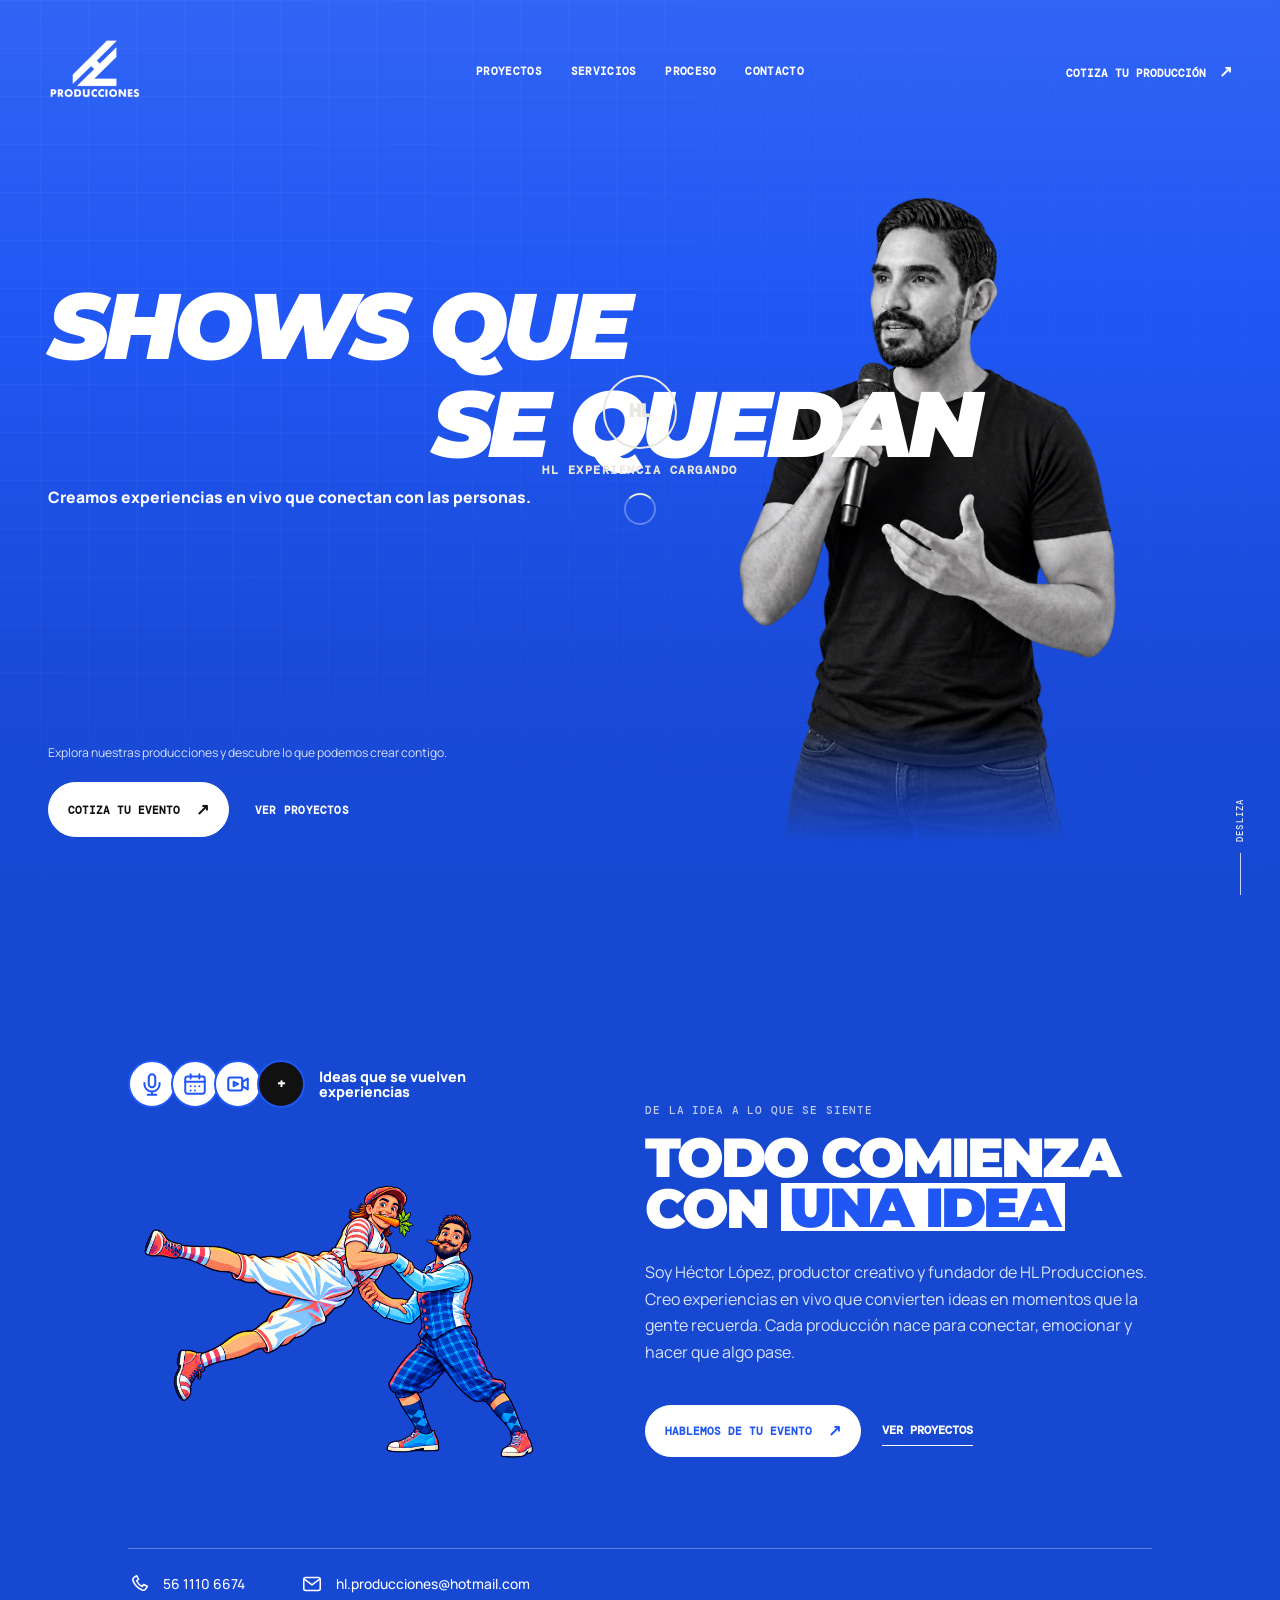
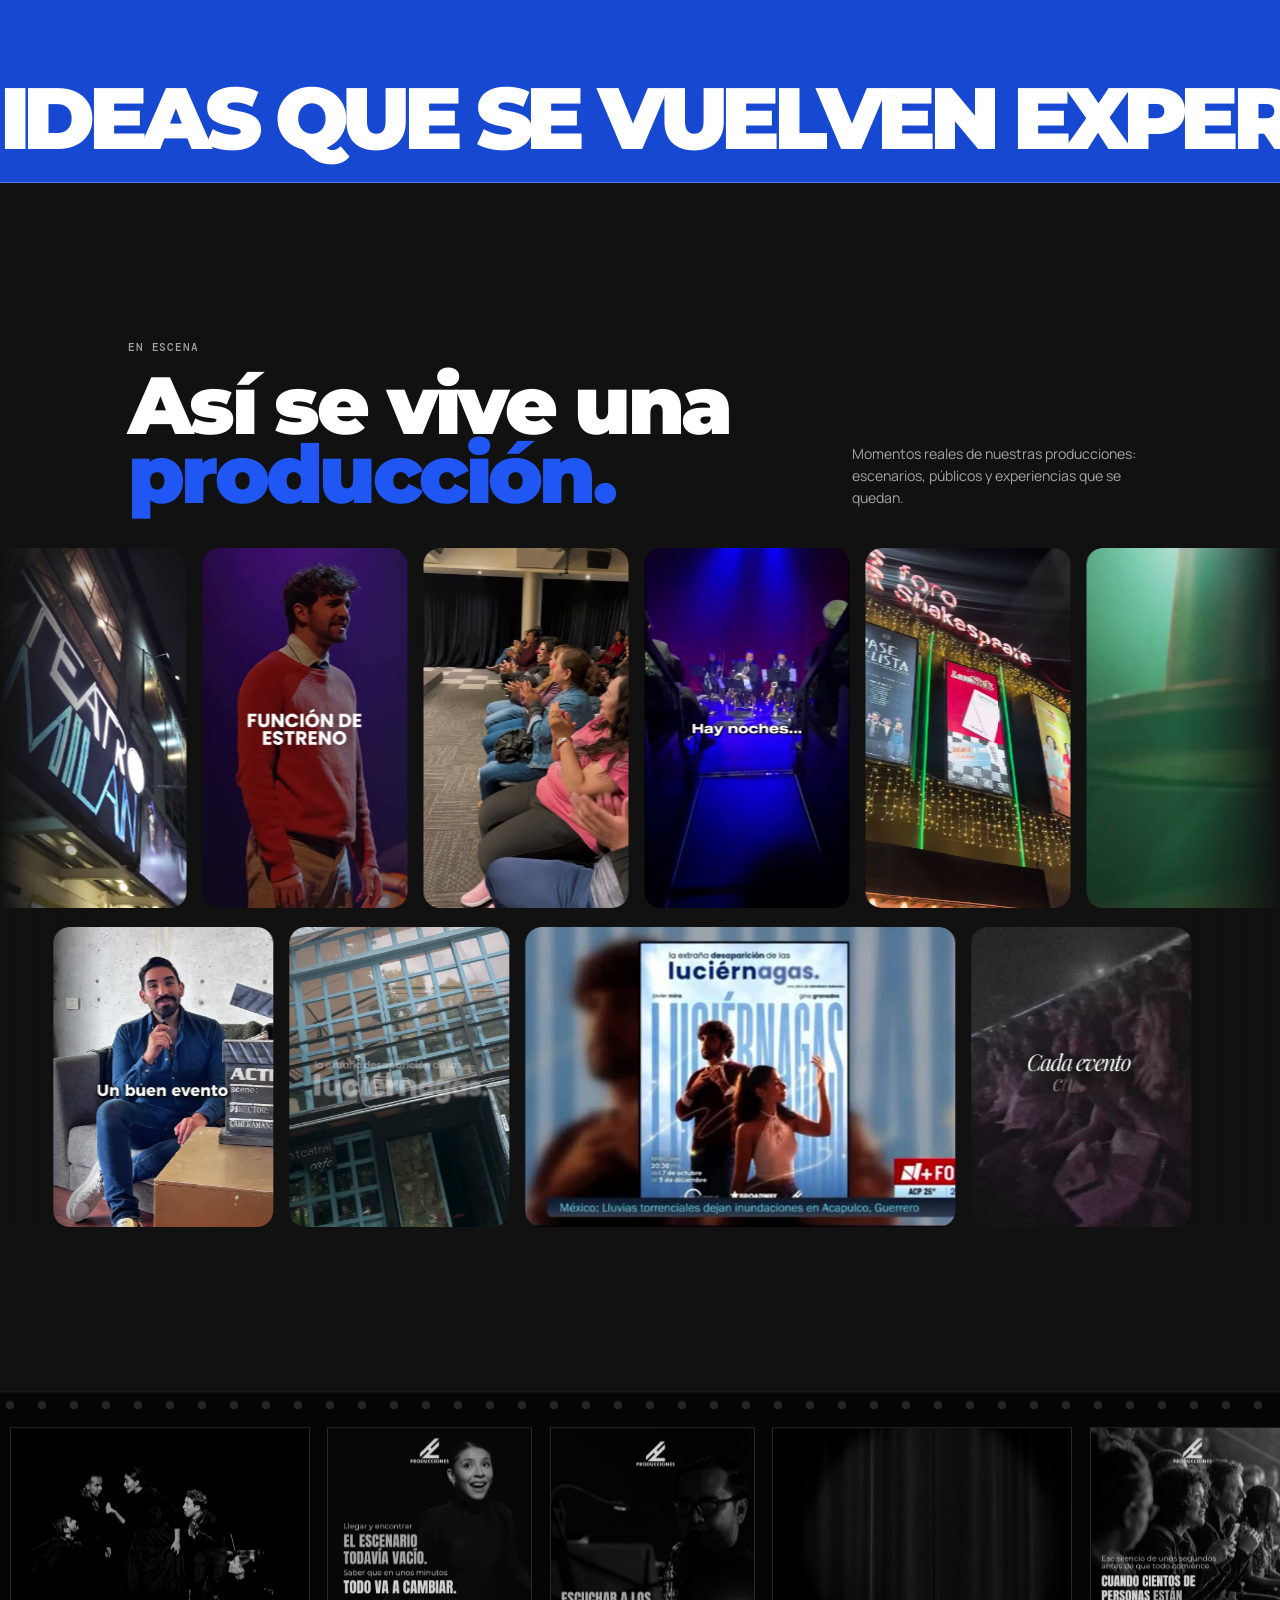
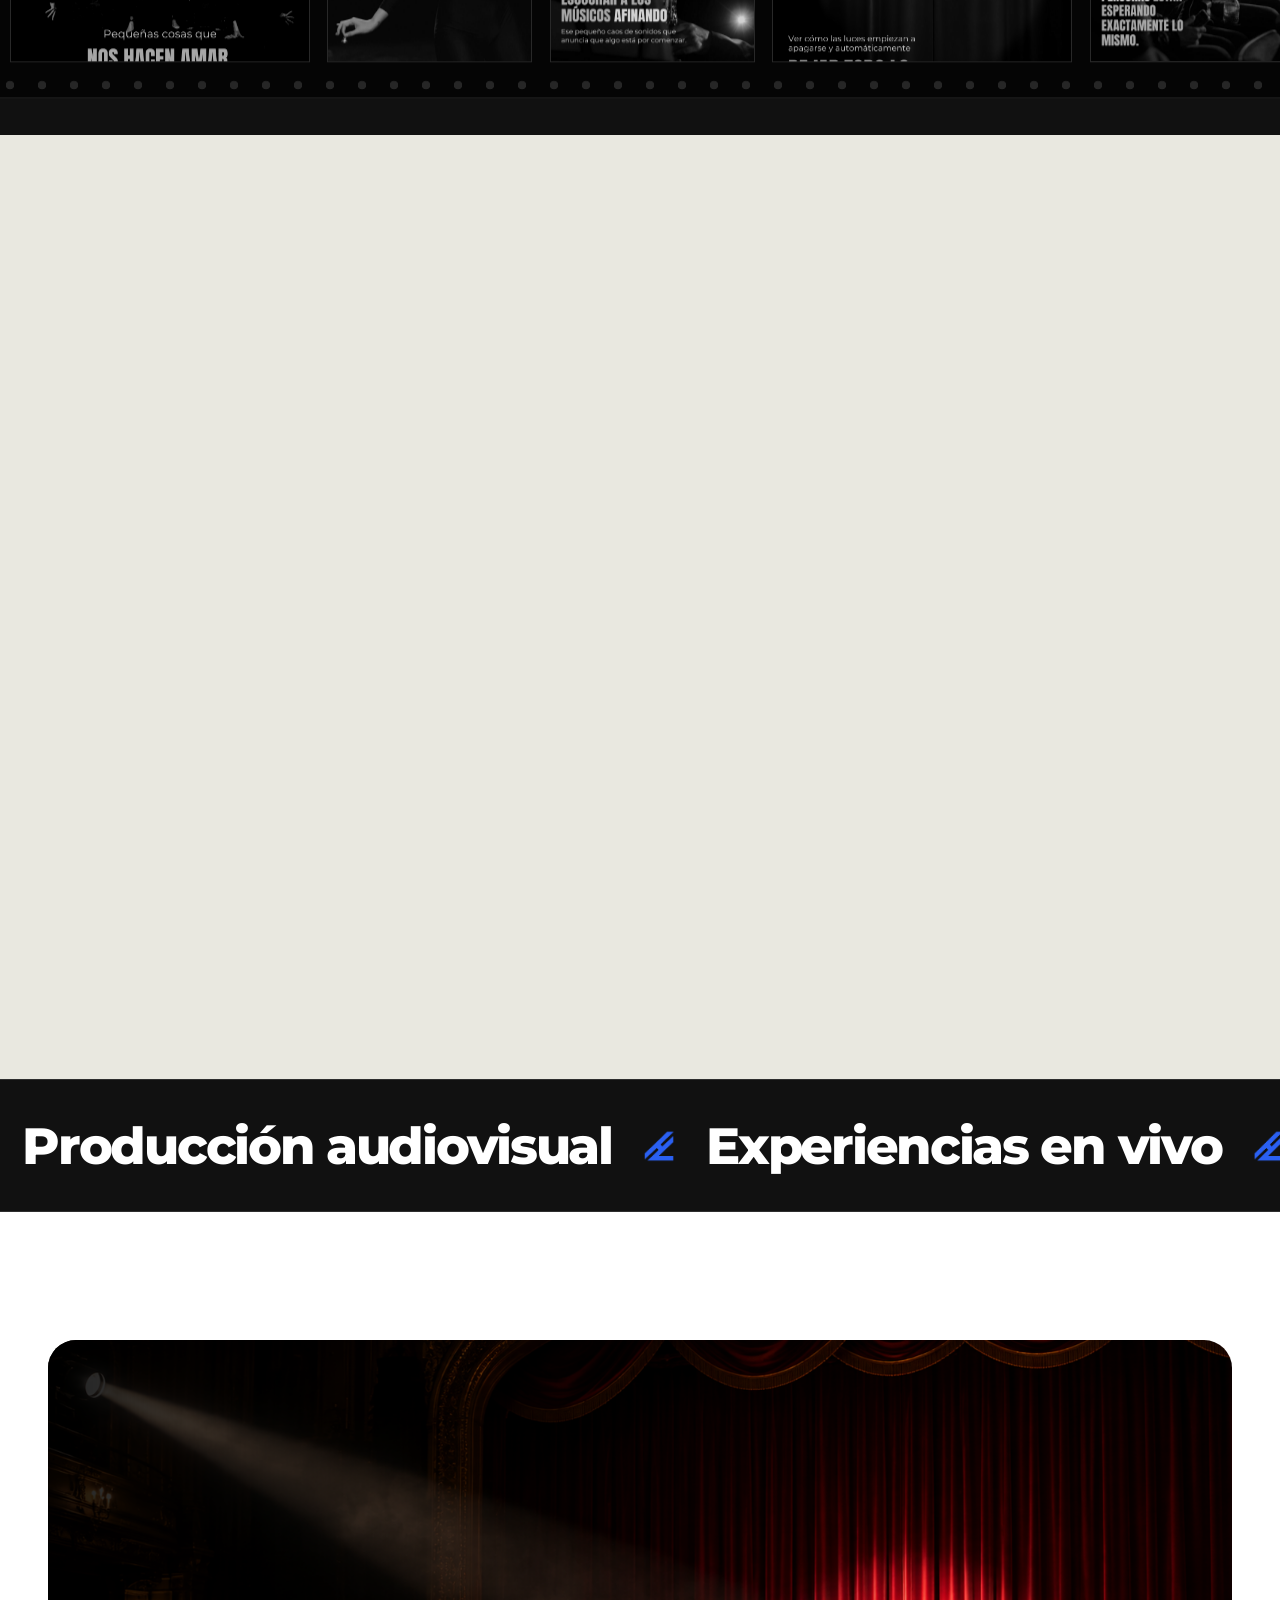
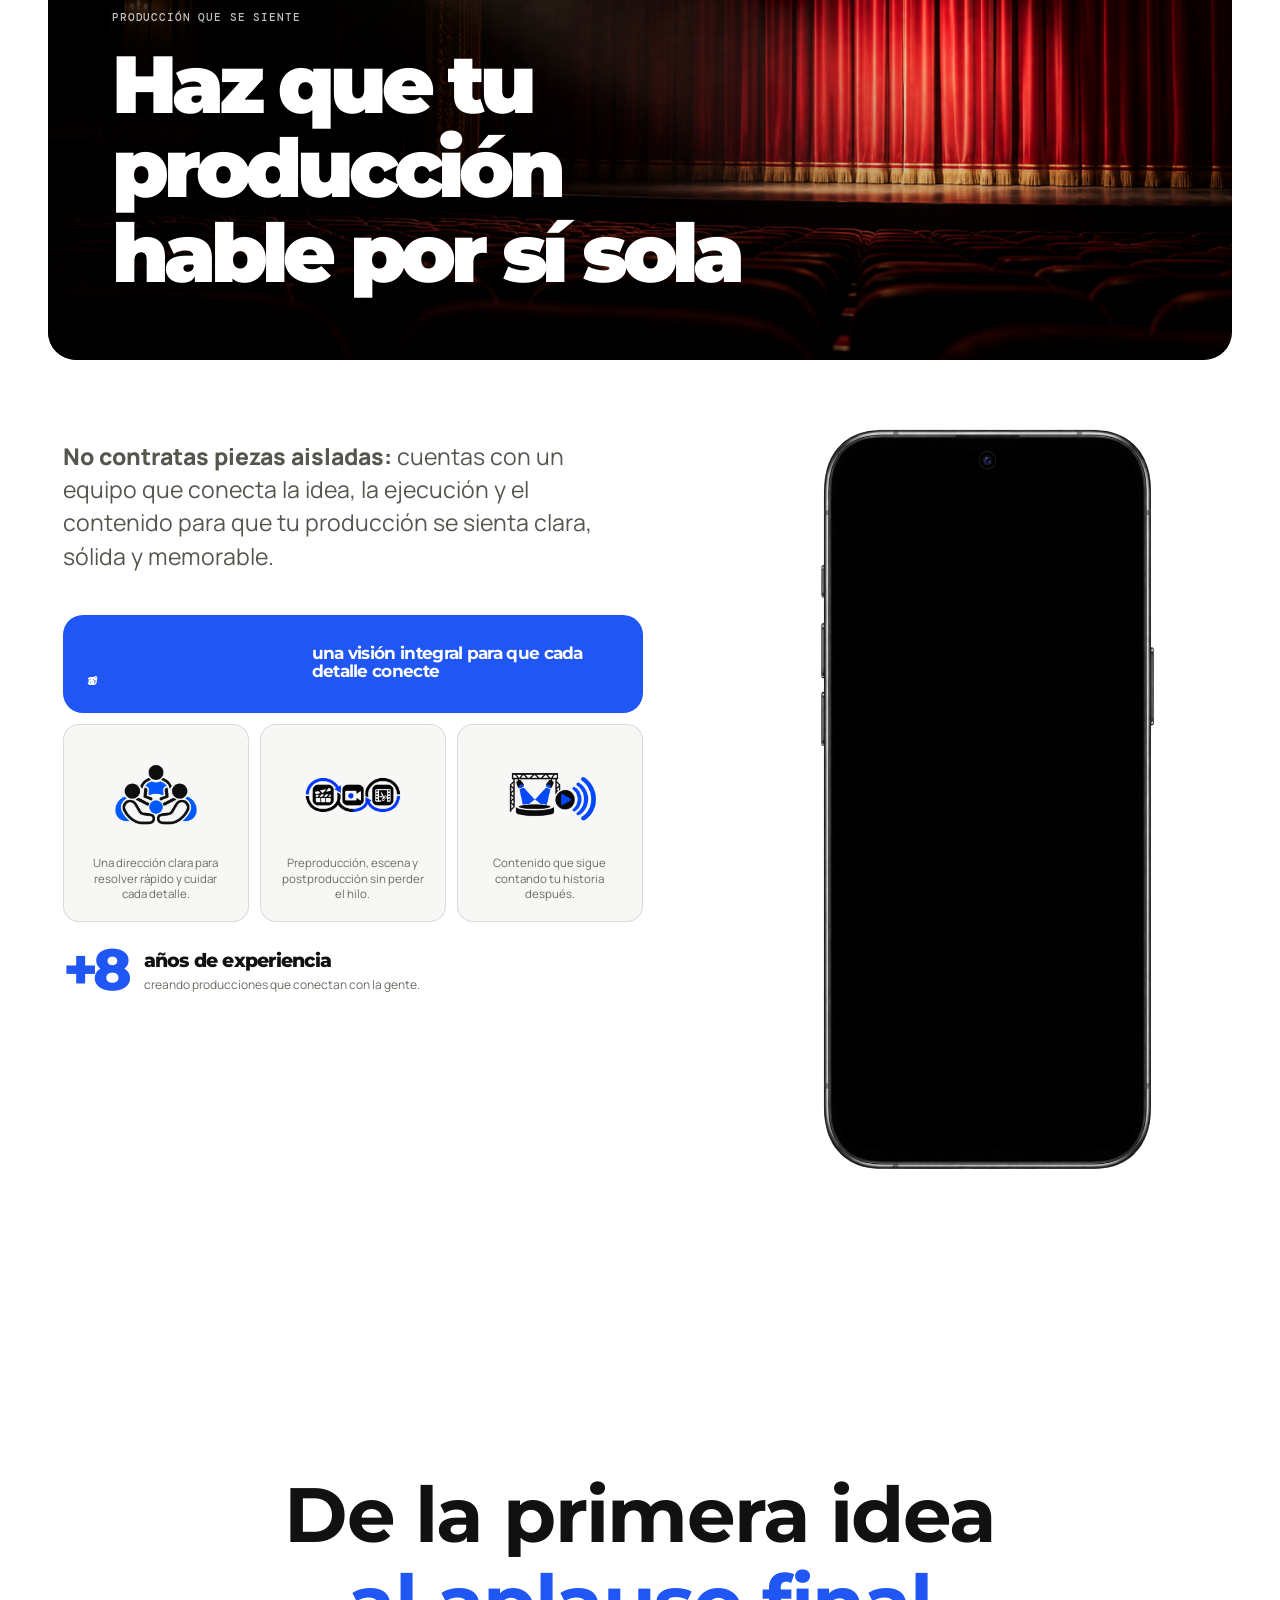
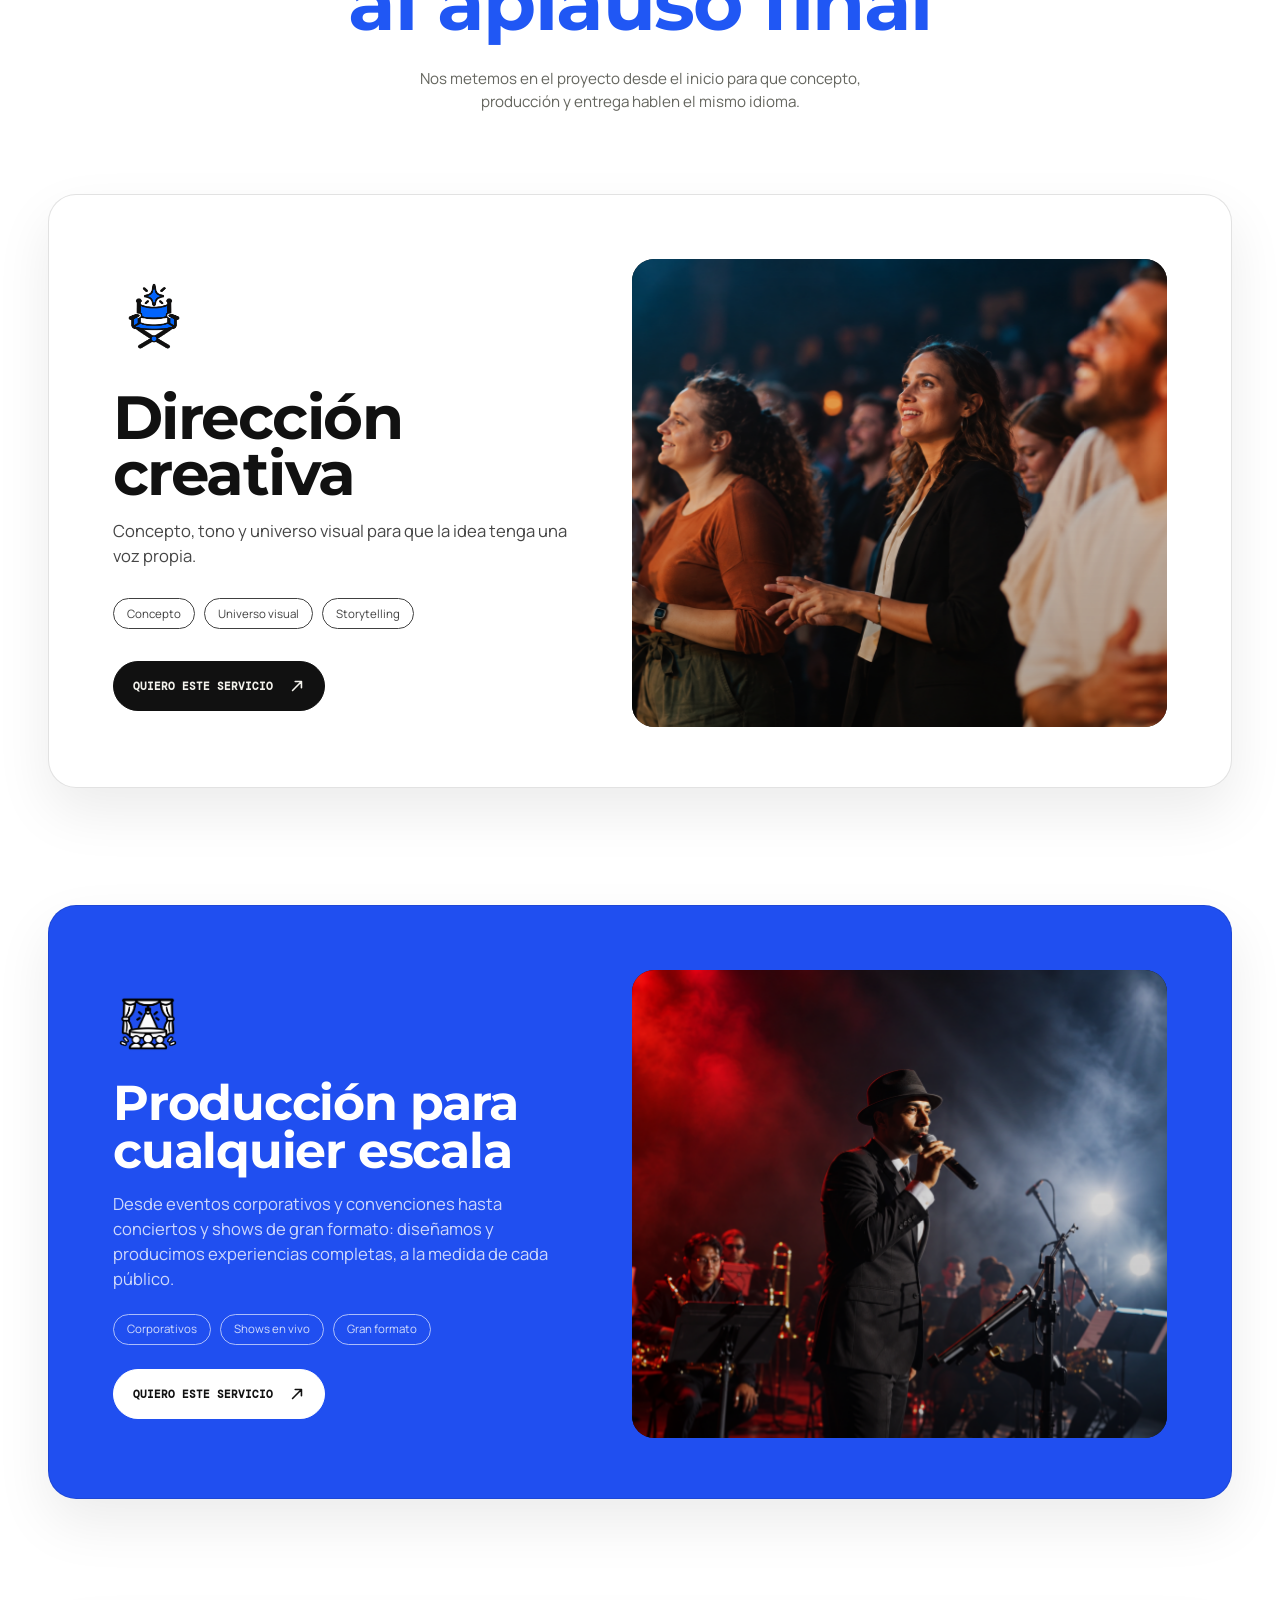
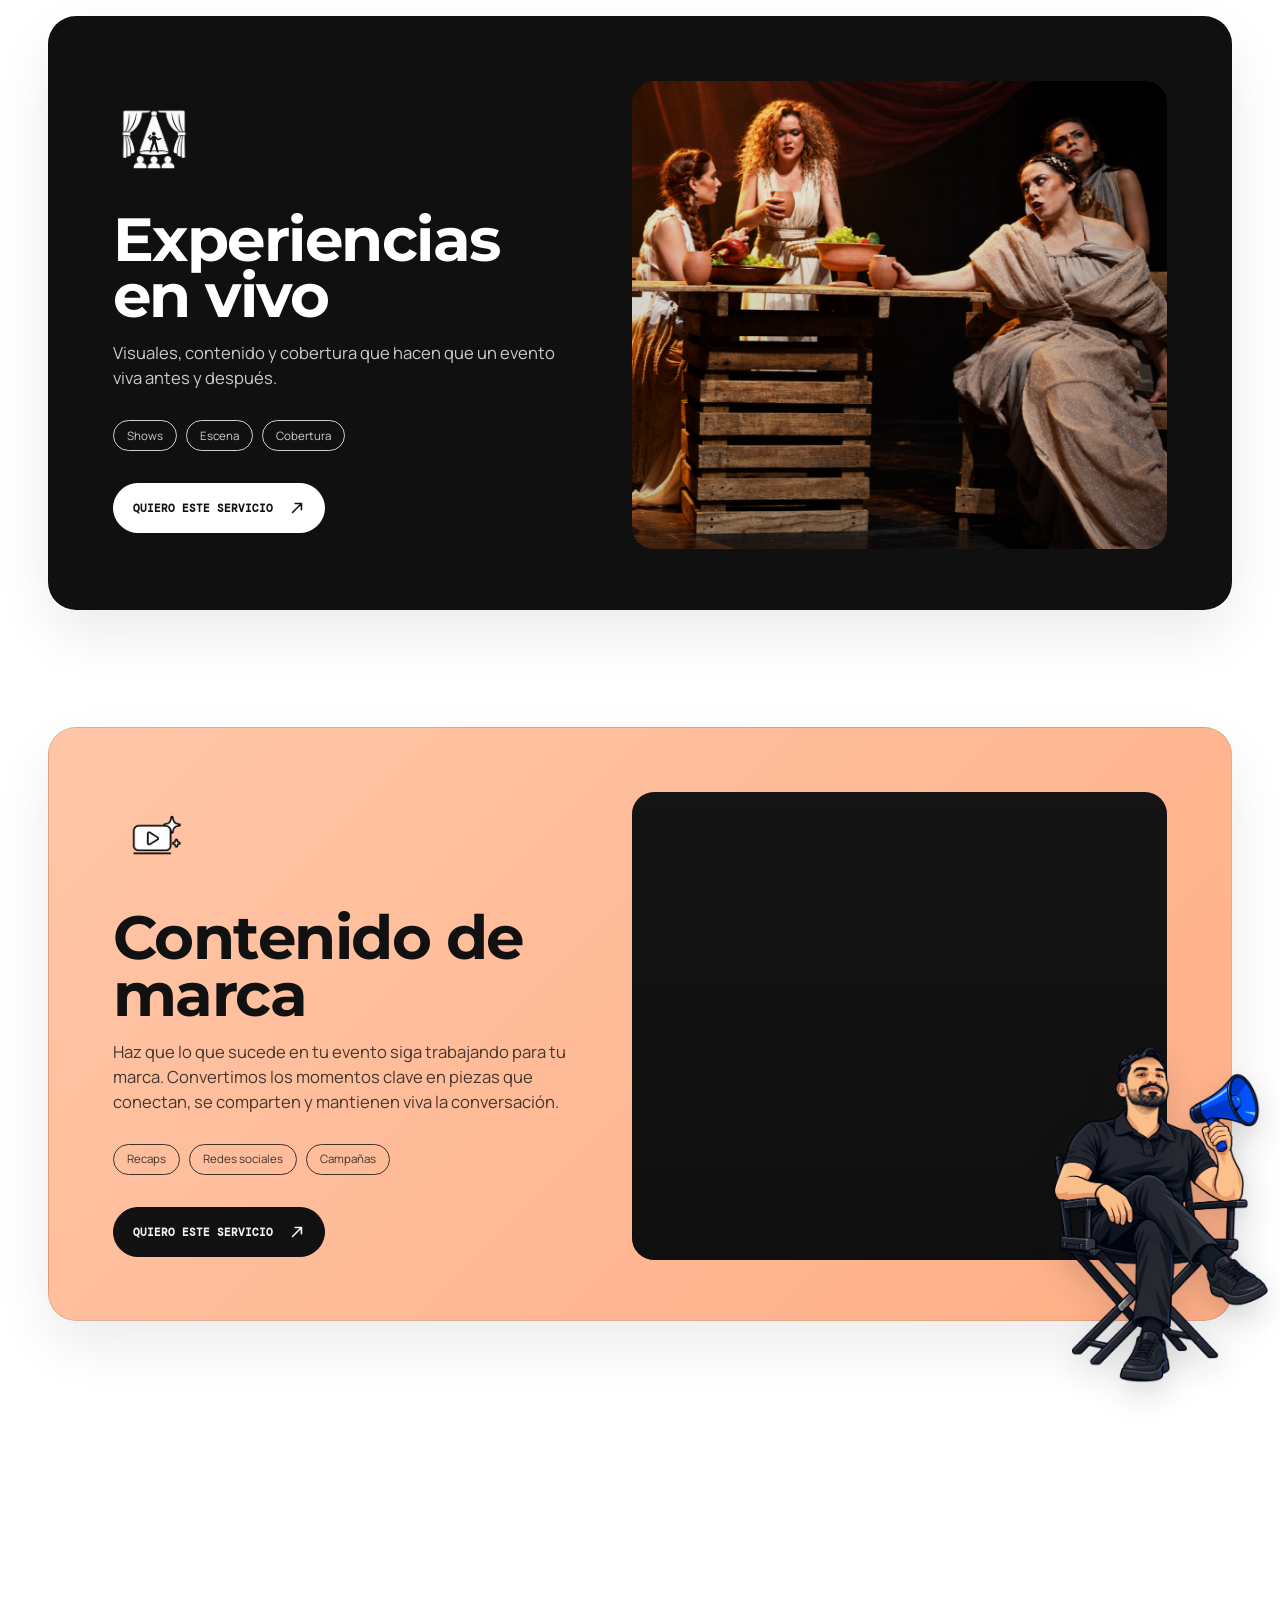
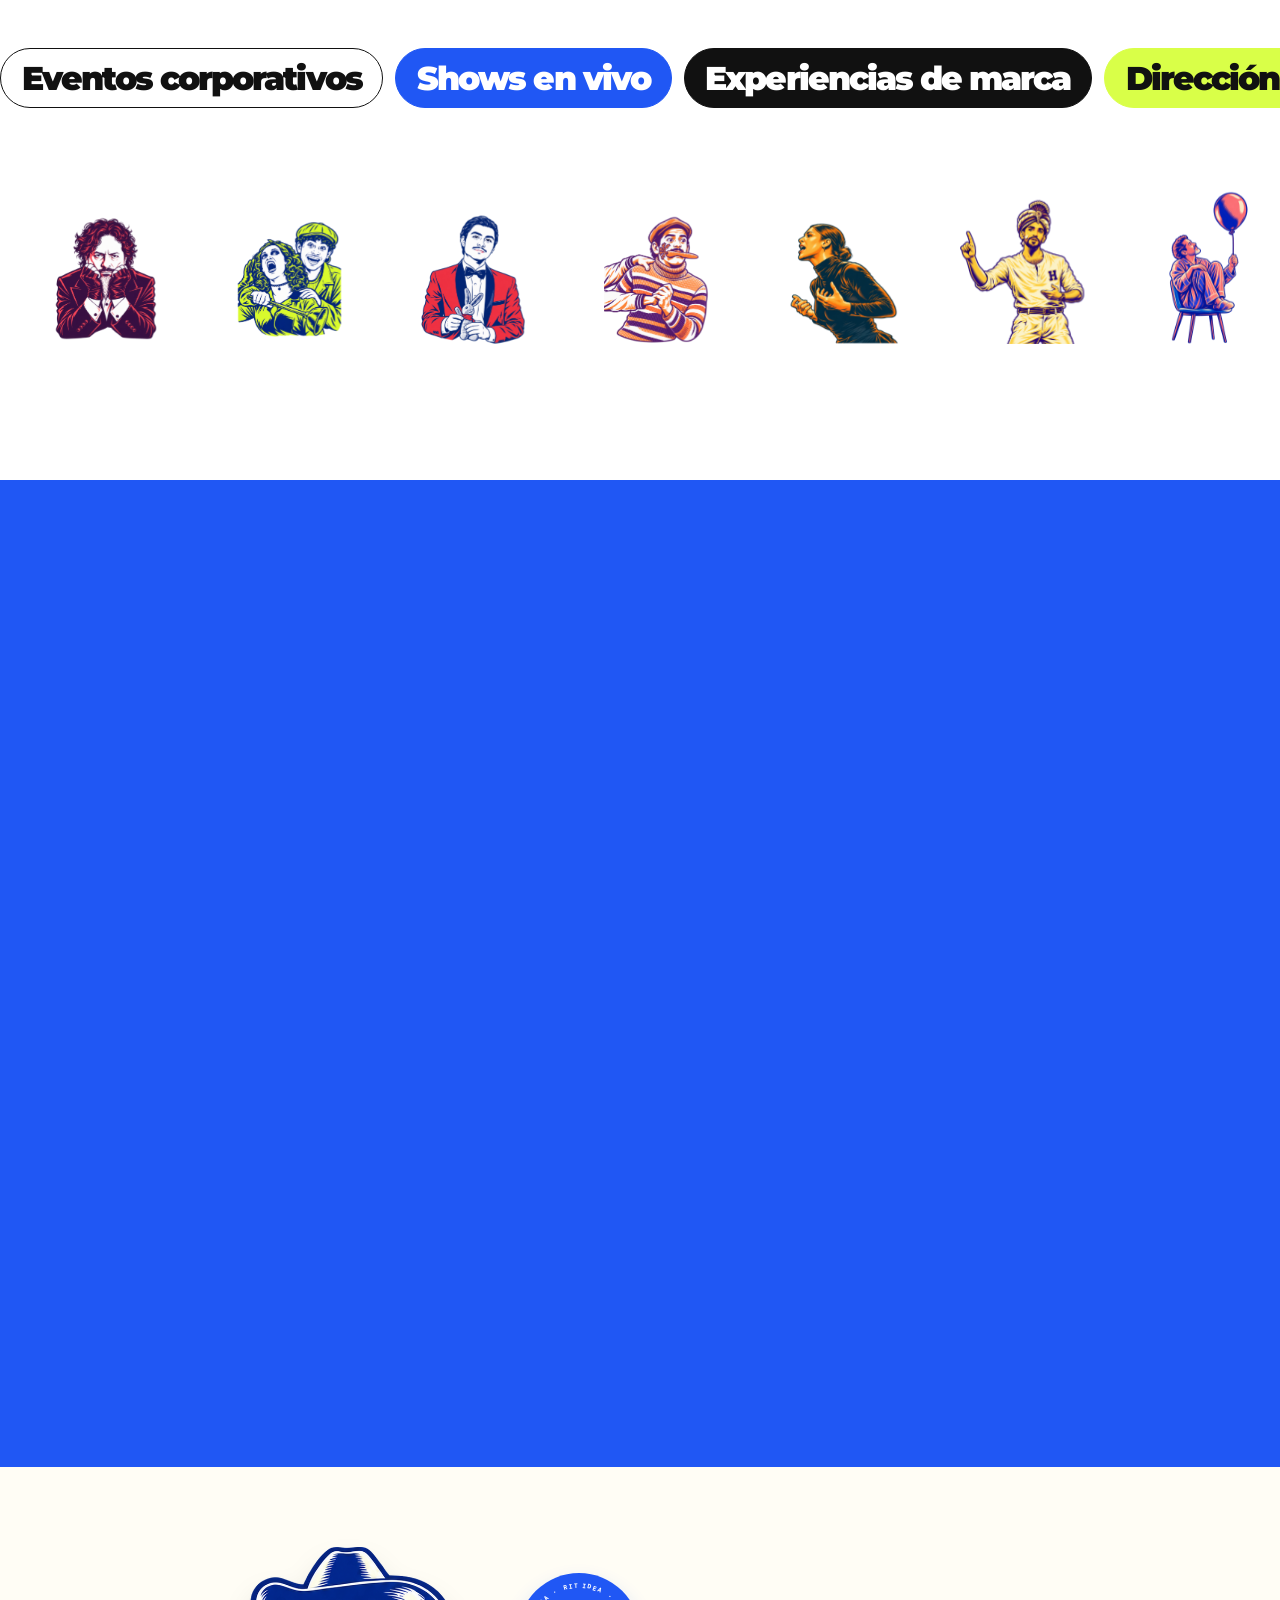
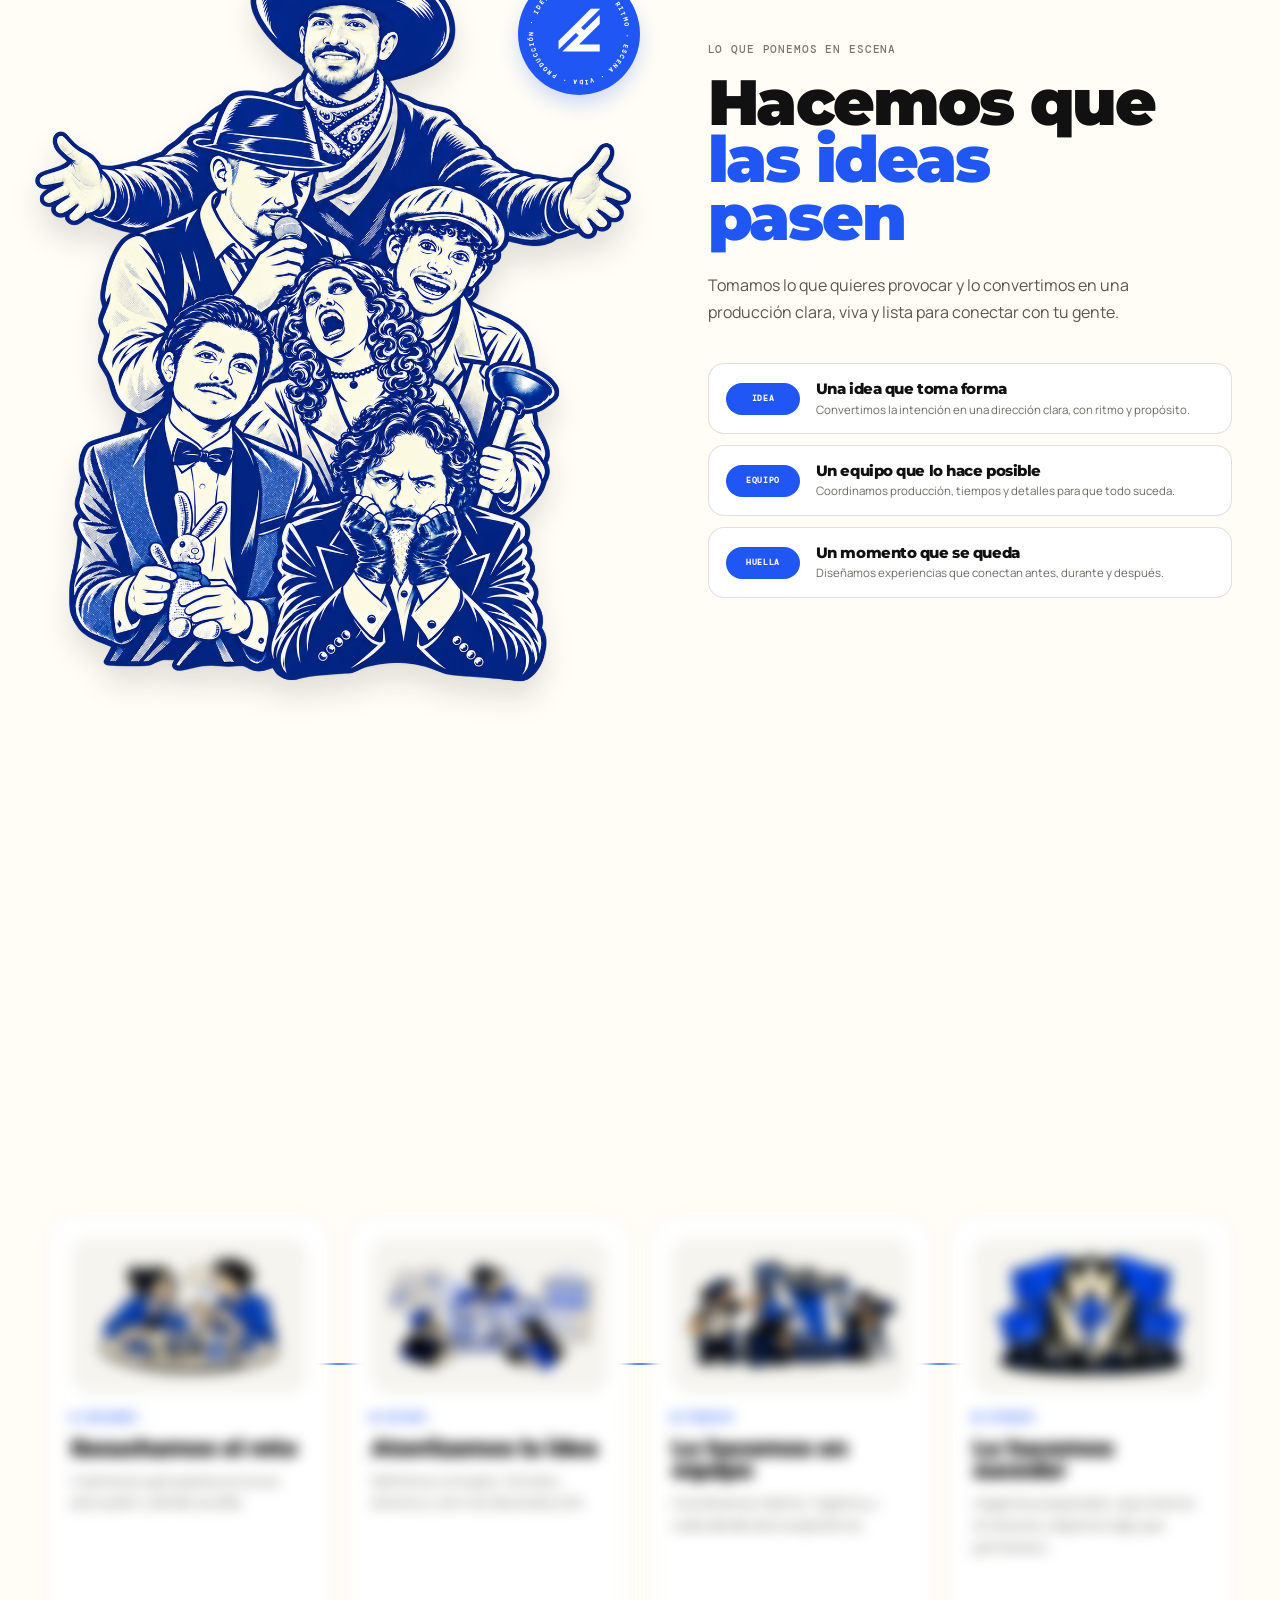
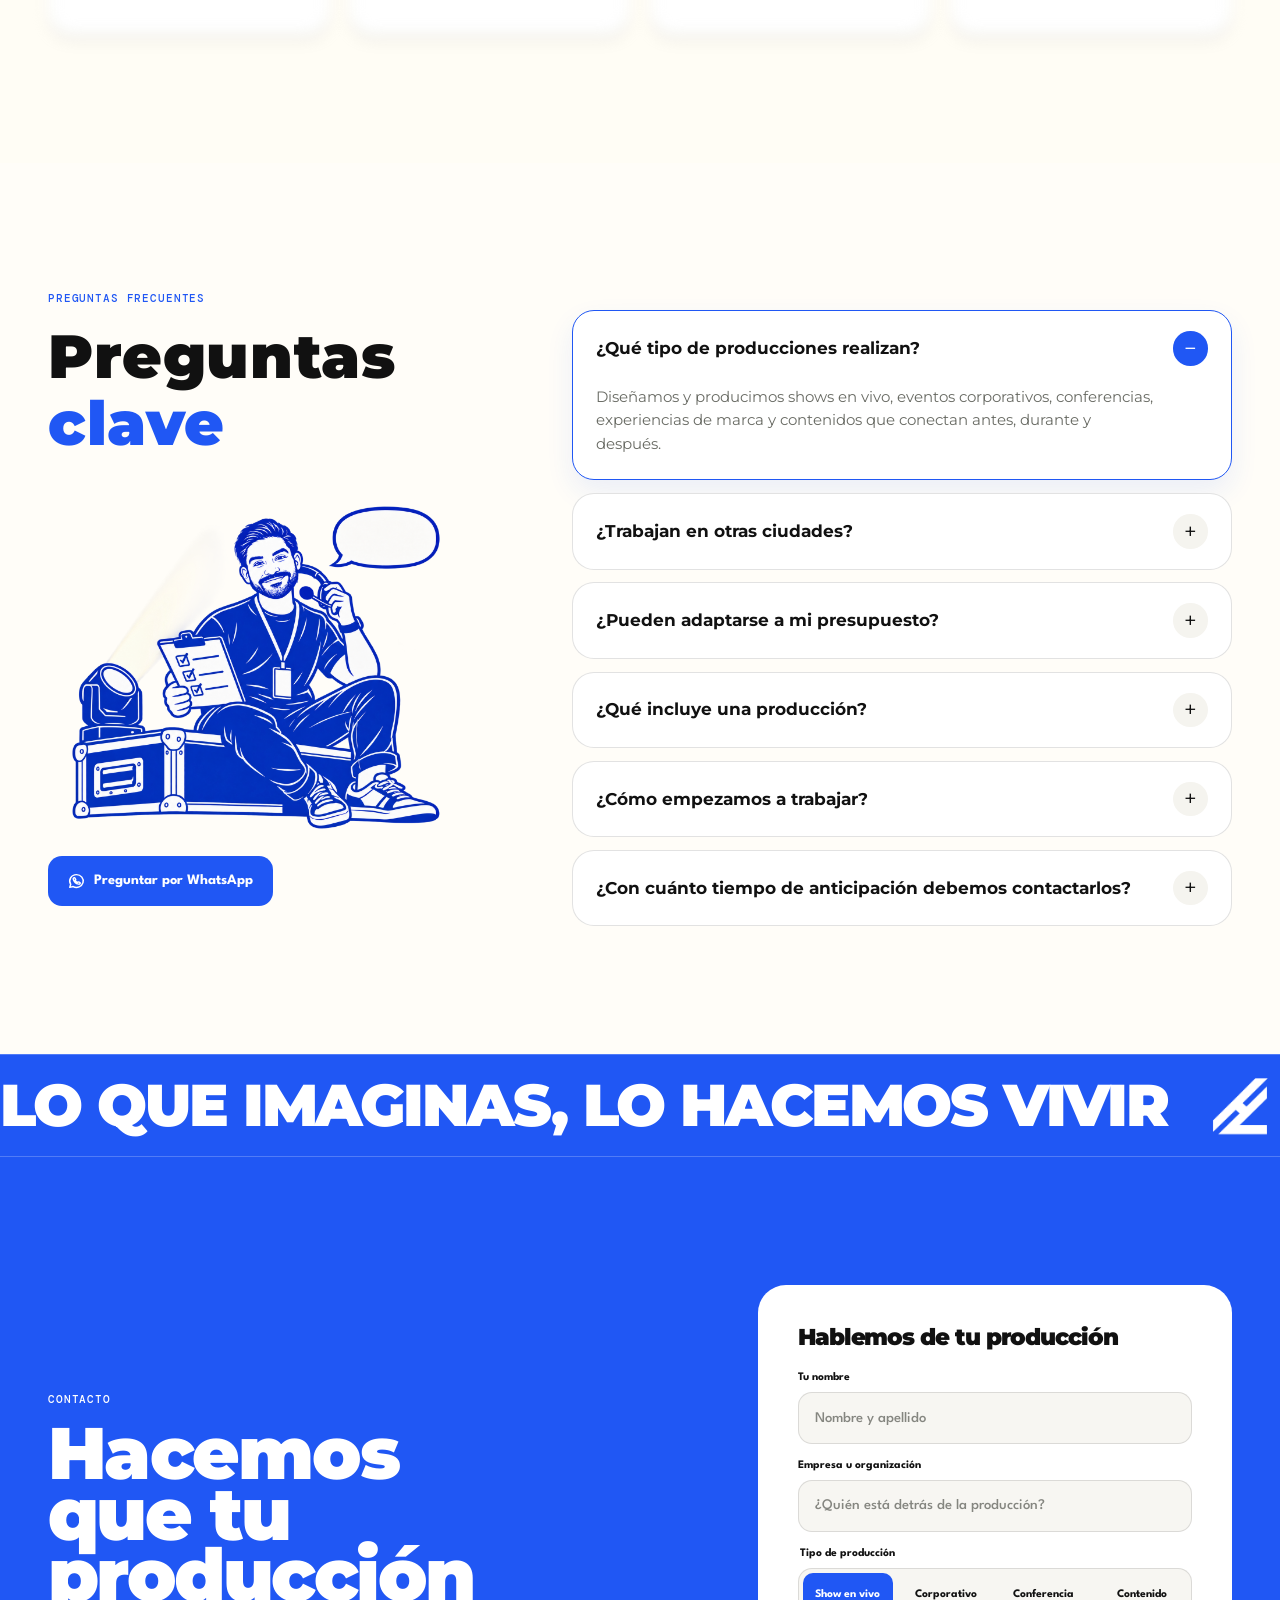
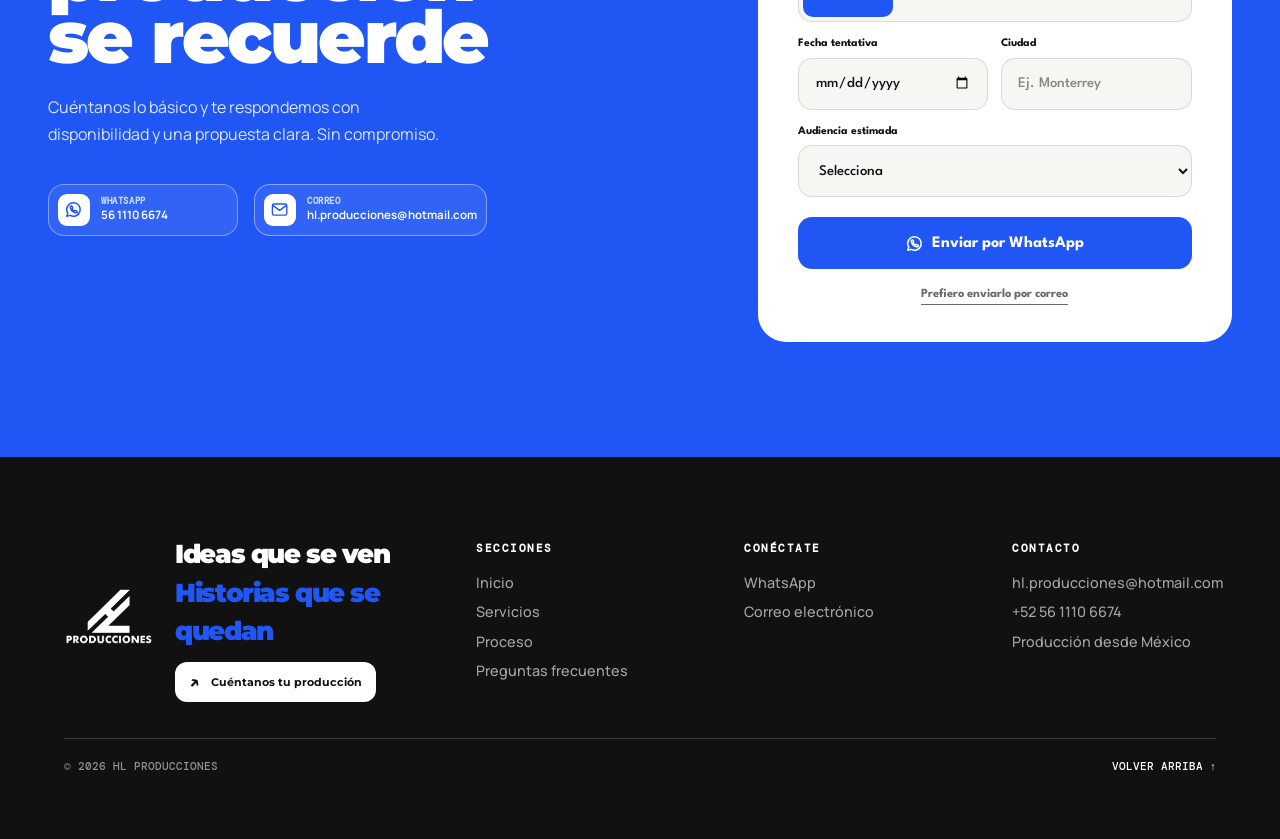
==== commit af0407f8: "Improve social sharing preview" ====
--- a/index.html
+++ b/index.html
@@ -5,6 +5,21 @@
     <meta name="viewport" content="width=device-width, initial-scale=1.0" />
     <meta name="description" content="HL Producciones crea experiencias audiovisuales que hacen que las marcas se sientan vivas." />
     <title>HL Producciones — Hazlo visible</title>
+    <link rel="canonical" href="https://hl-web-t8uk.onrender.com/" />
+    <meta property="og:type" content="website" />
+    <meta property="og:site_name" content="HL Producciones" />
+    <meta property="og:title" content="HL Producciones — Hazlo visible" />
+    <meta property="og:description" content="Experiencias en vivo, producciones y contenido que conectan." />
+    <meta property="og:url" content="https://hl-web-t8uk.onrender.com/" />
+    <meta property="og:image" content="https://hl-web-t8uk.onrender.com/assets/og-preview.svg?v=1" />
+    <meta property="og:image:alt" content="HL Producciones — Ideas que se ven. Historias que se quedan." />
+    <meta property="og:image:type" content="image/svg+xml" />
+    <meta property="og:image:width" content="1200" />
+    <meta property="og:image:height" content="630" />
+    <meta name="twitter:card" content="summary_large_image" />
+    <meta name="twitter:title" content="HL Producciones — Hazlo visible" />
+    <meta name="twitter:description" content="Experiencias en vivo, producciones y contenido que conectan." />
+    <meta name="twitter:image" content="https://hl-web-t8uk.onrender.com/assets/og-preview.svg?v=1" />
     <link rel="preconnect" href="https://fonts.googleapis.com" />
     <link rel="preconnect" href="https://fonts.gstatic.com" crossorigin />
     <link href="https://fonts.googleapis.com/css2?family=DM+Mono:wght@400;500&family=League+Spartan:wght@400;500;600;700;800;900&family=Manrope:wght@400;500;600;700;800&family=Montserrat:ital,wght@0,400;0,500;0,600;0,700;0,900;1,900&family=Space+Grotesk:wght@400;500;600;700&display=swap" rel="stylesheet" />
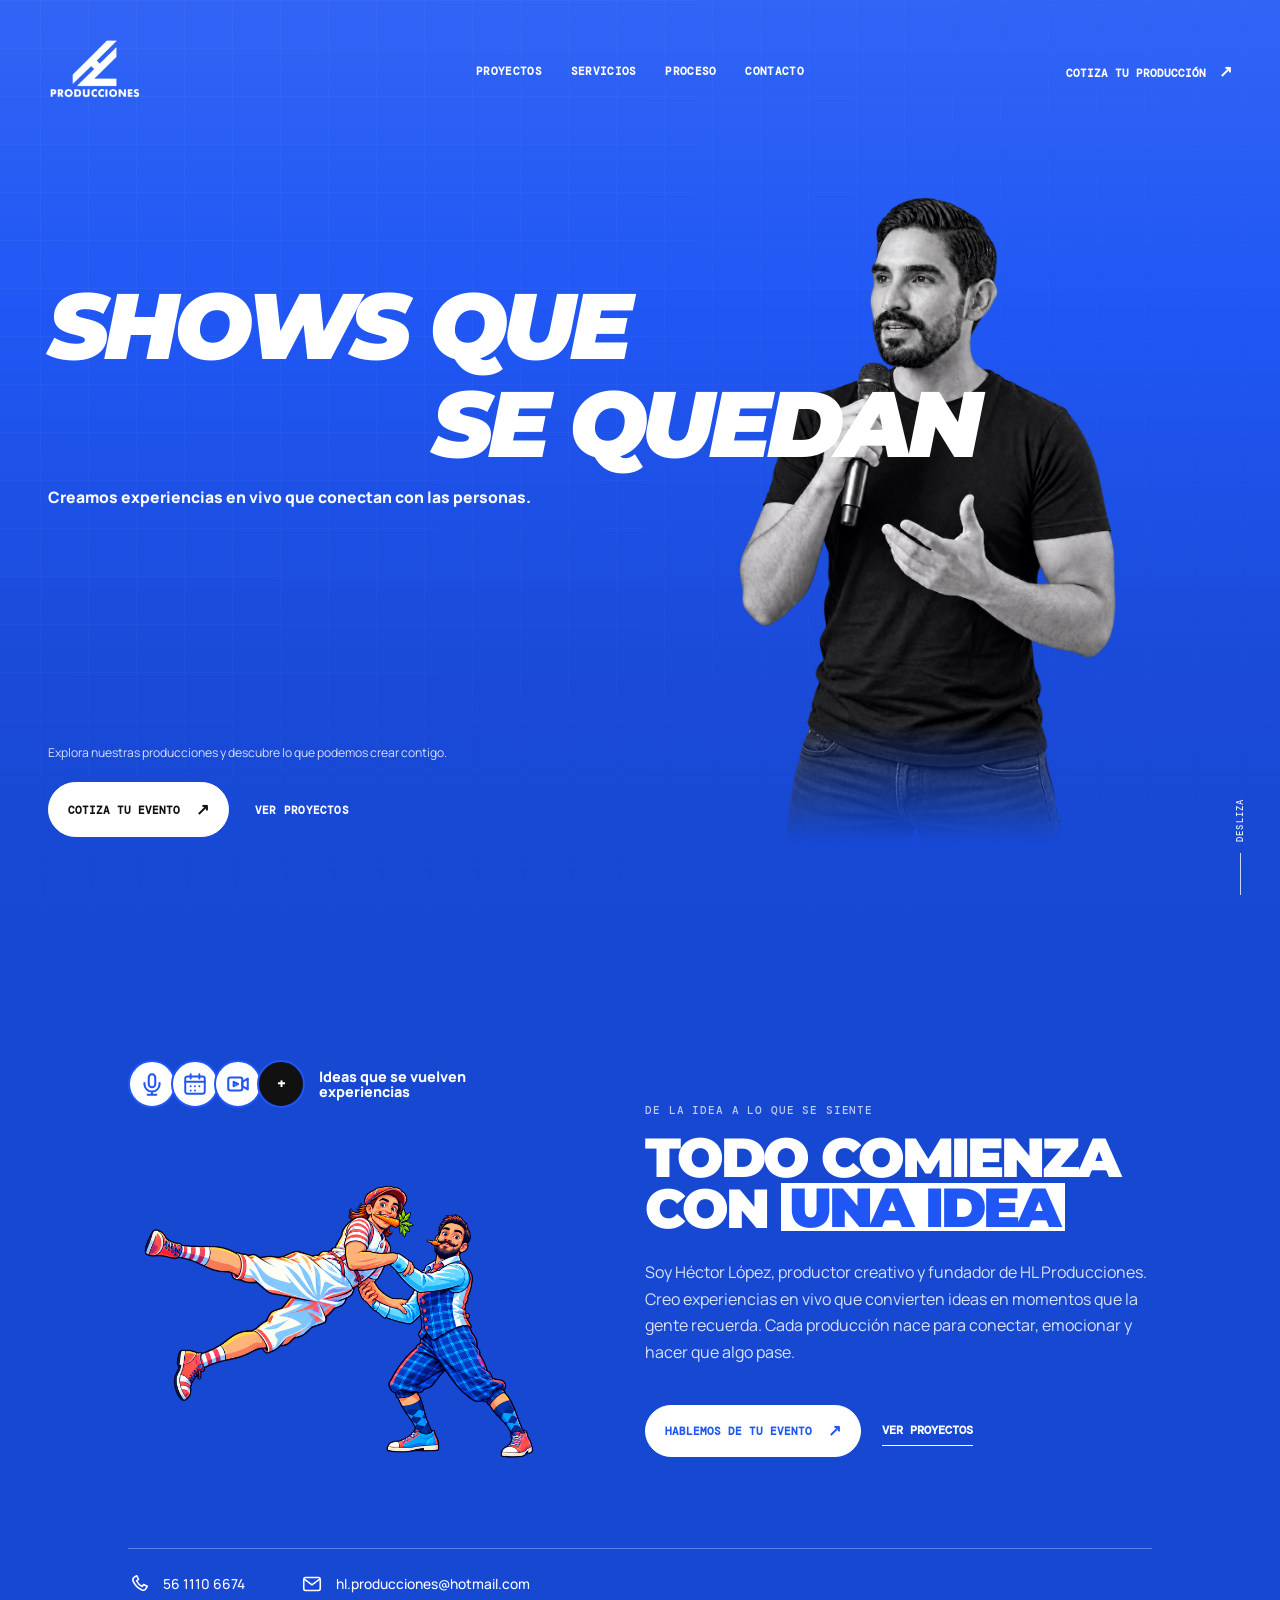
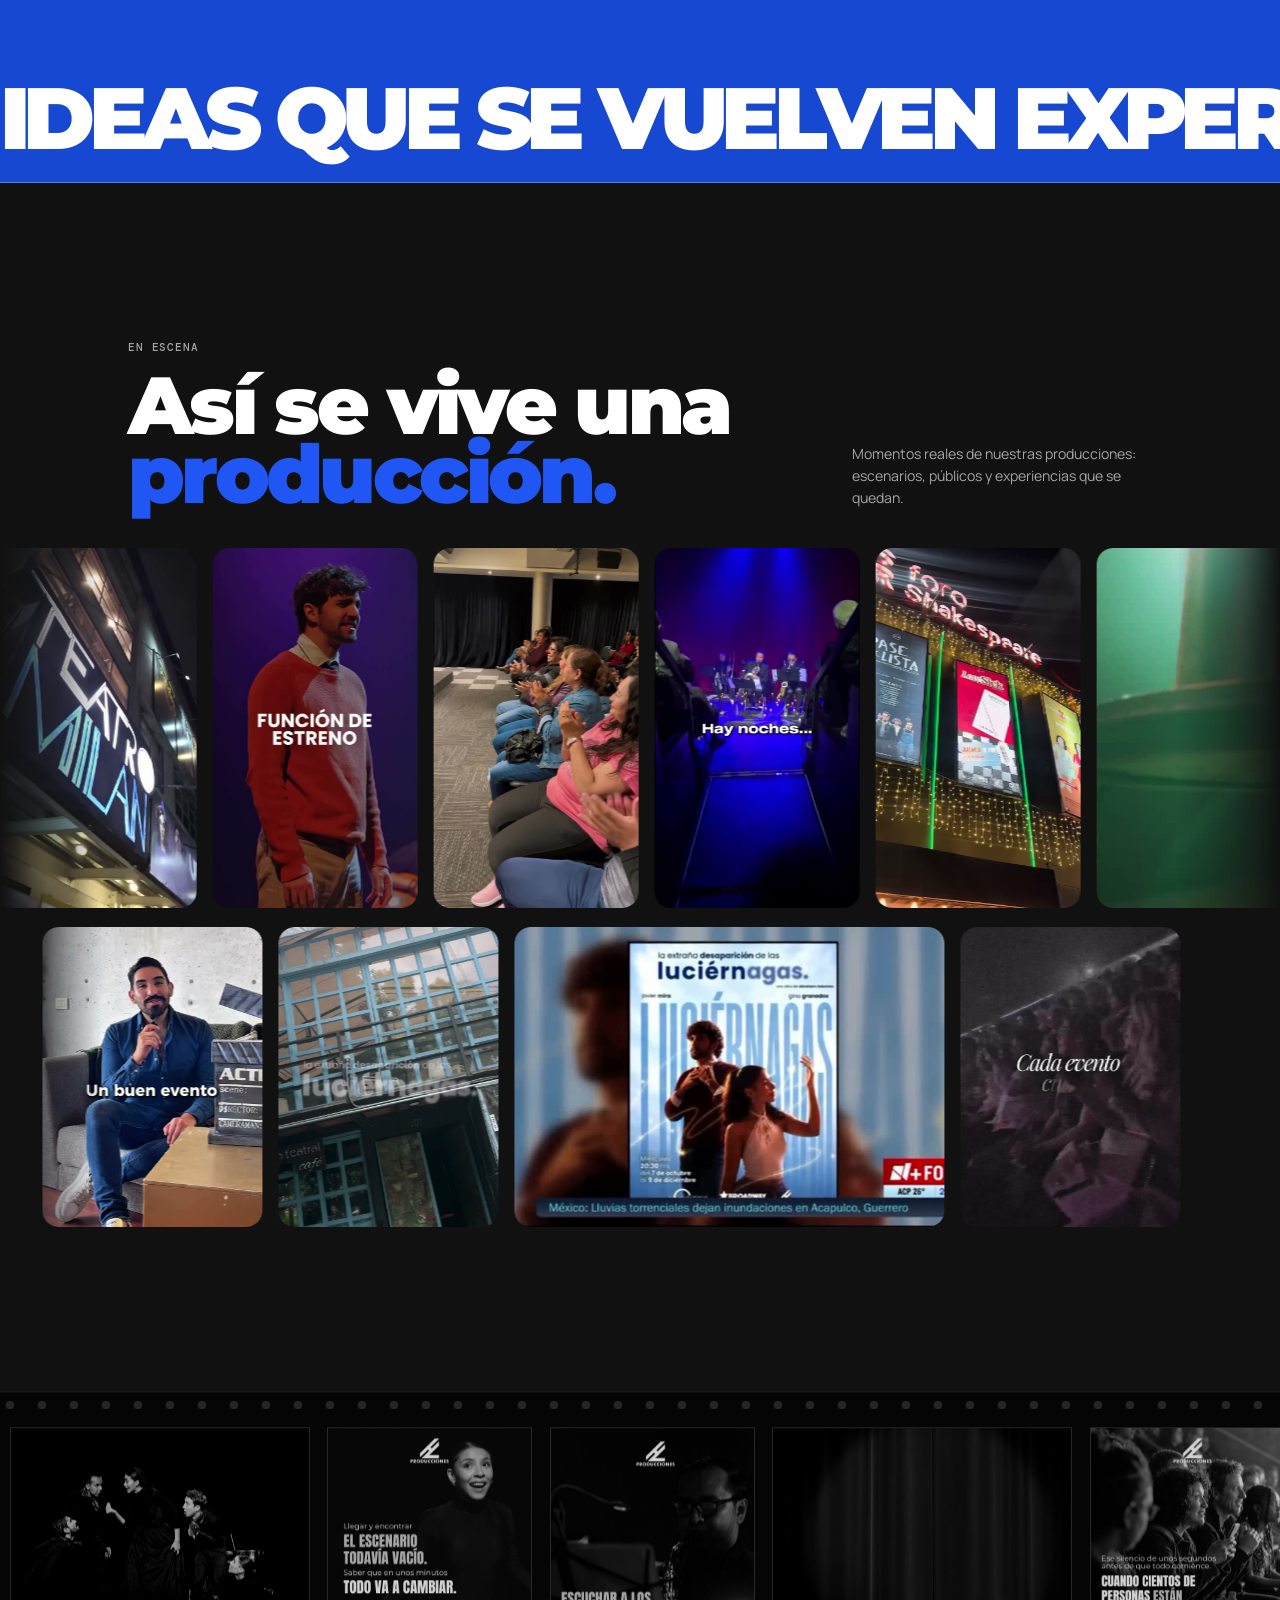
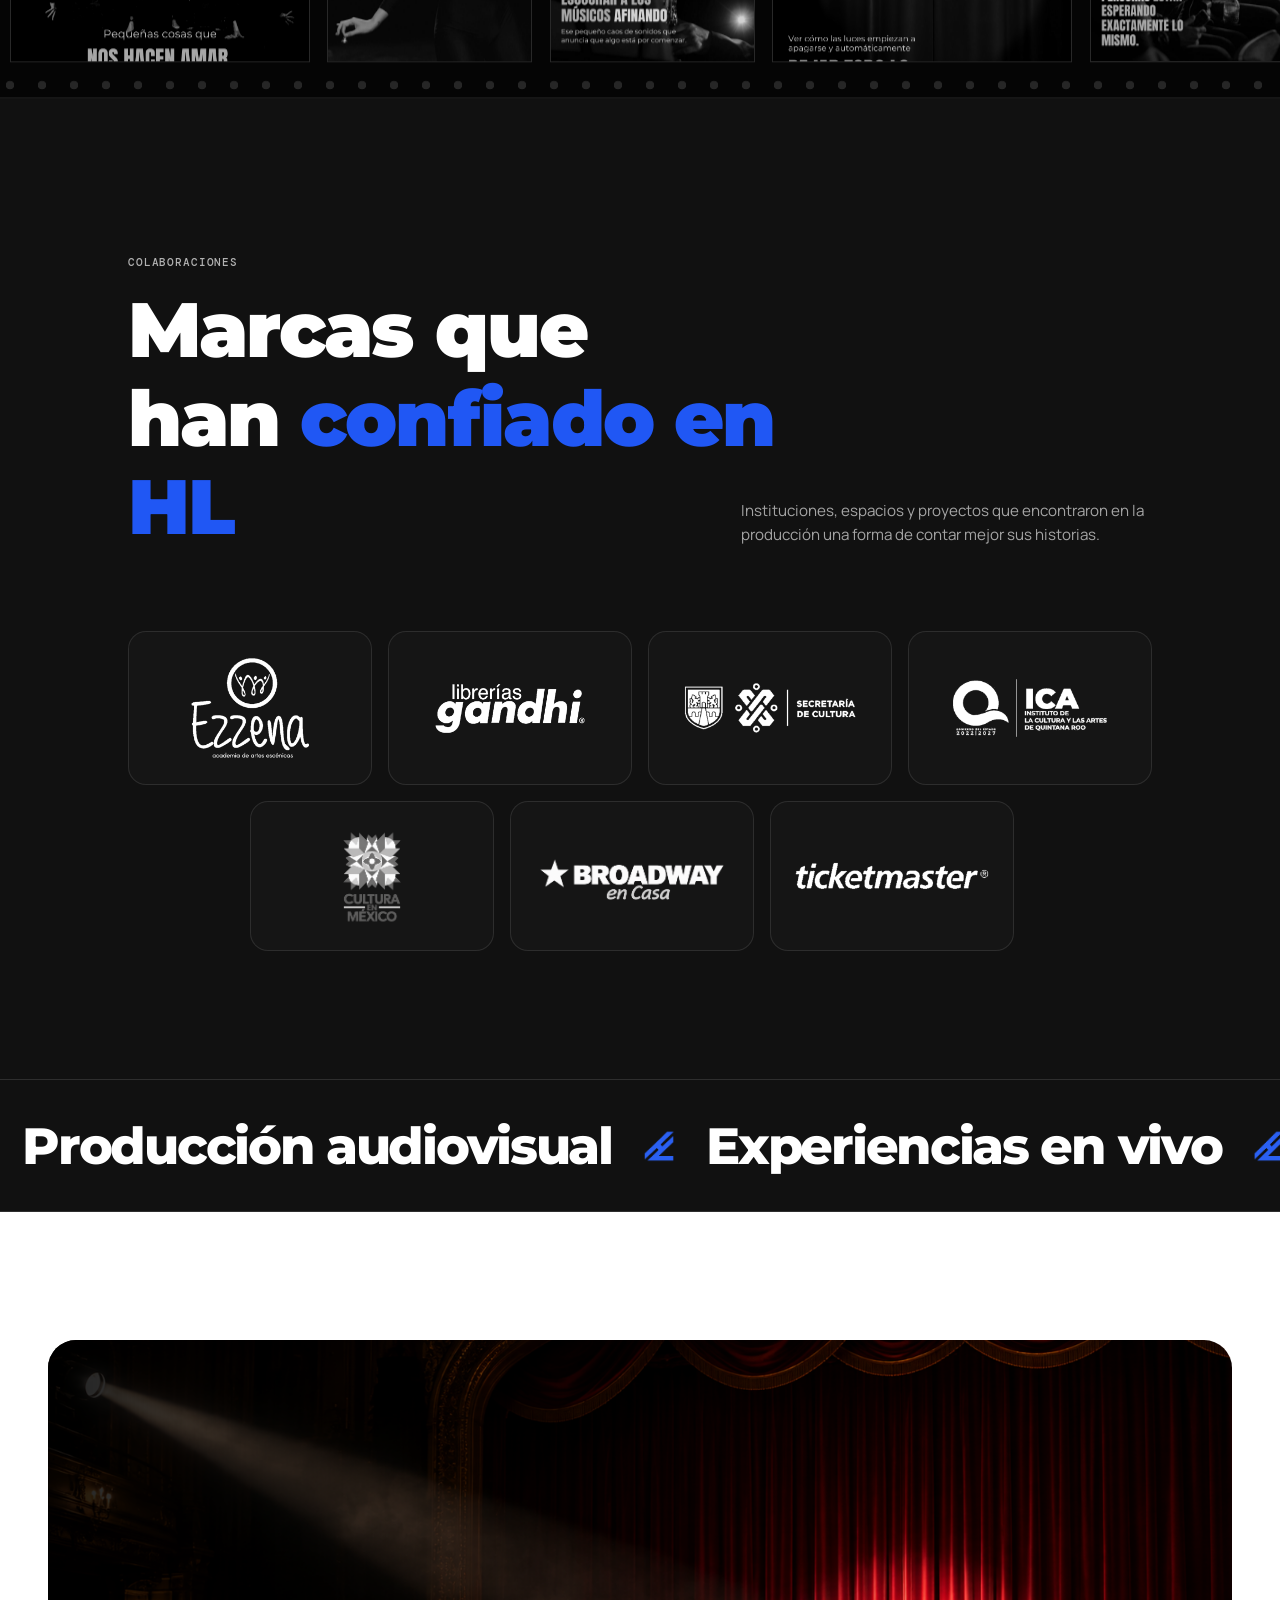
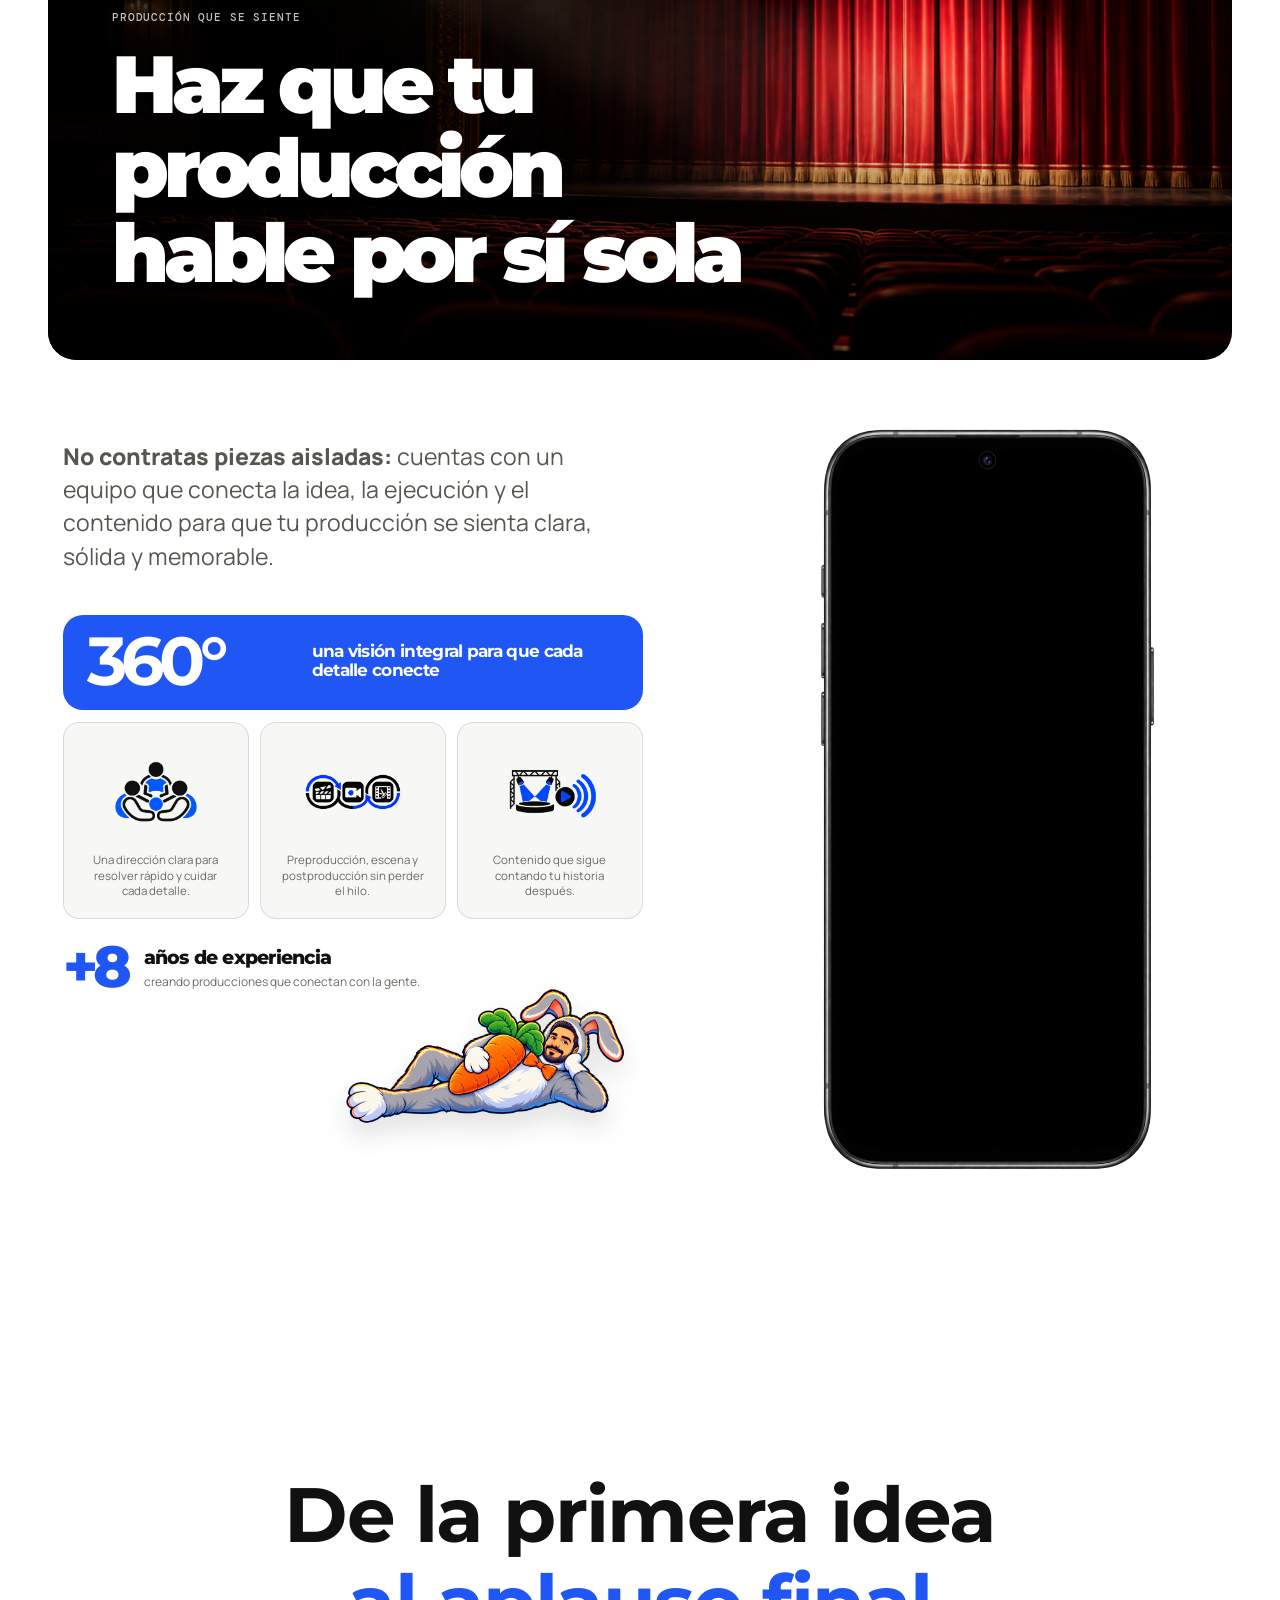
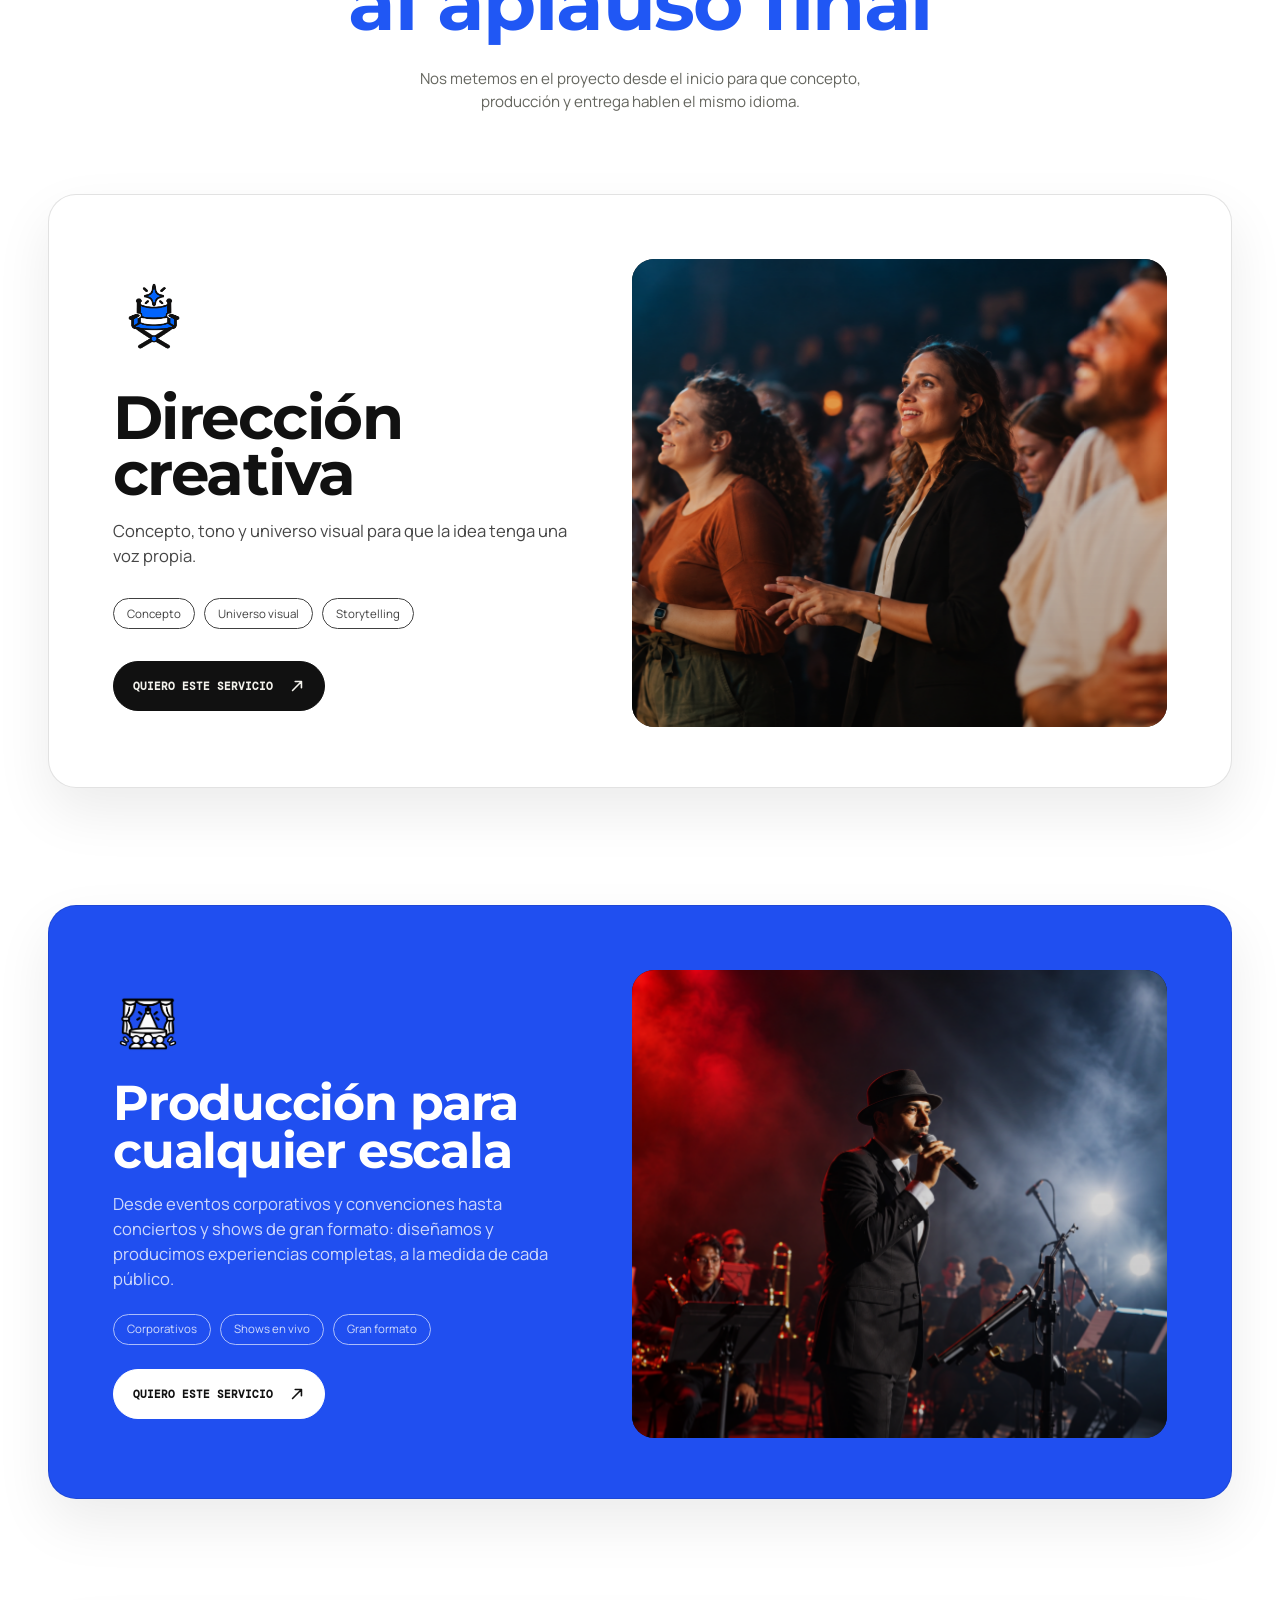
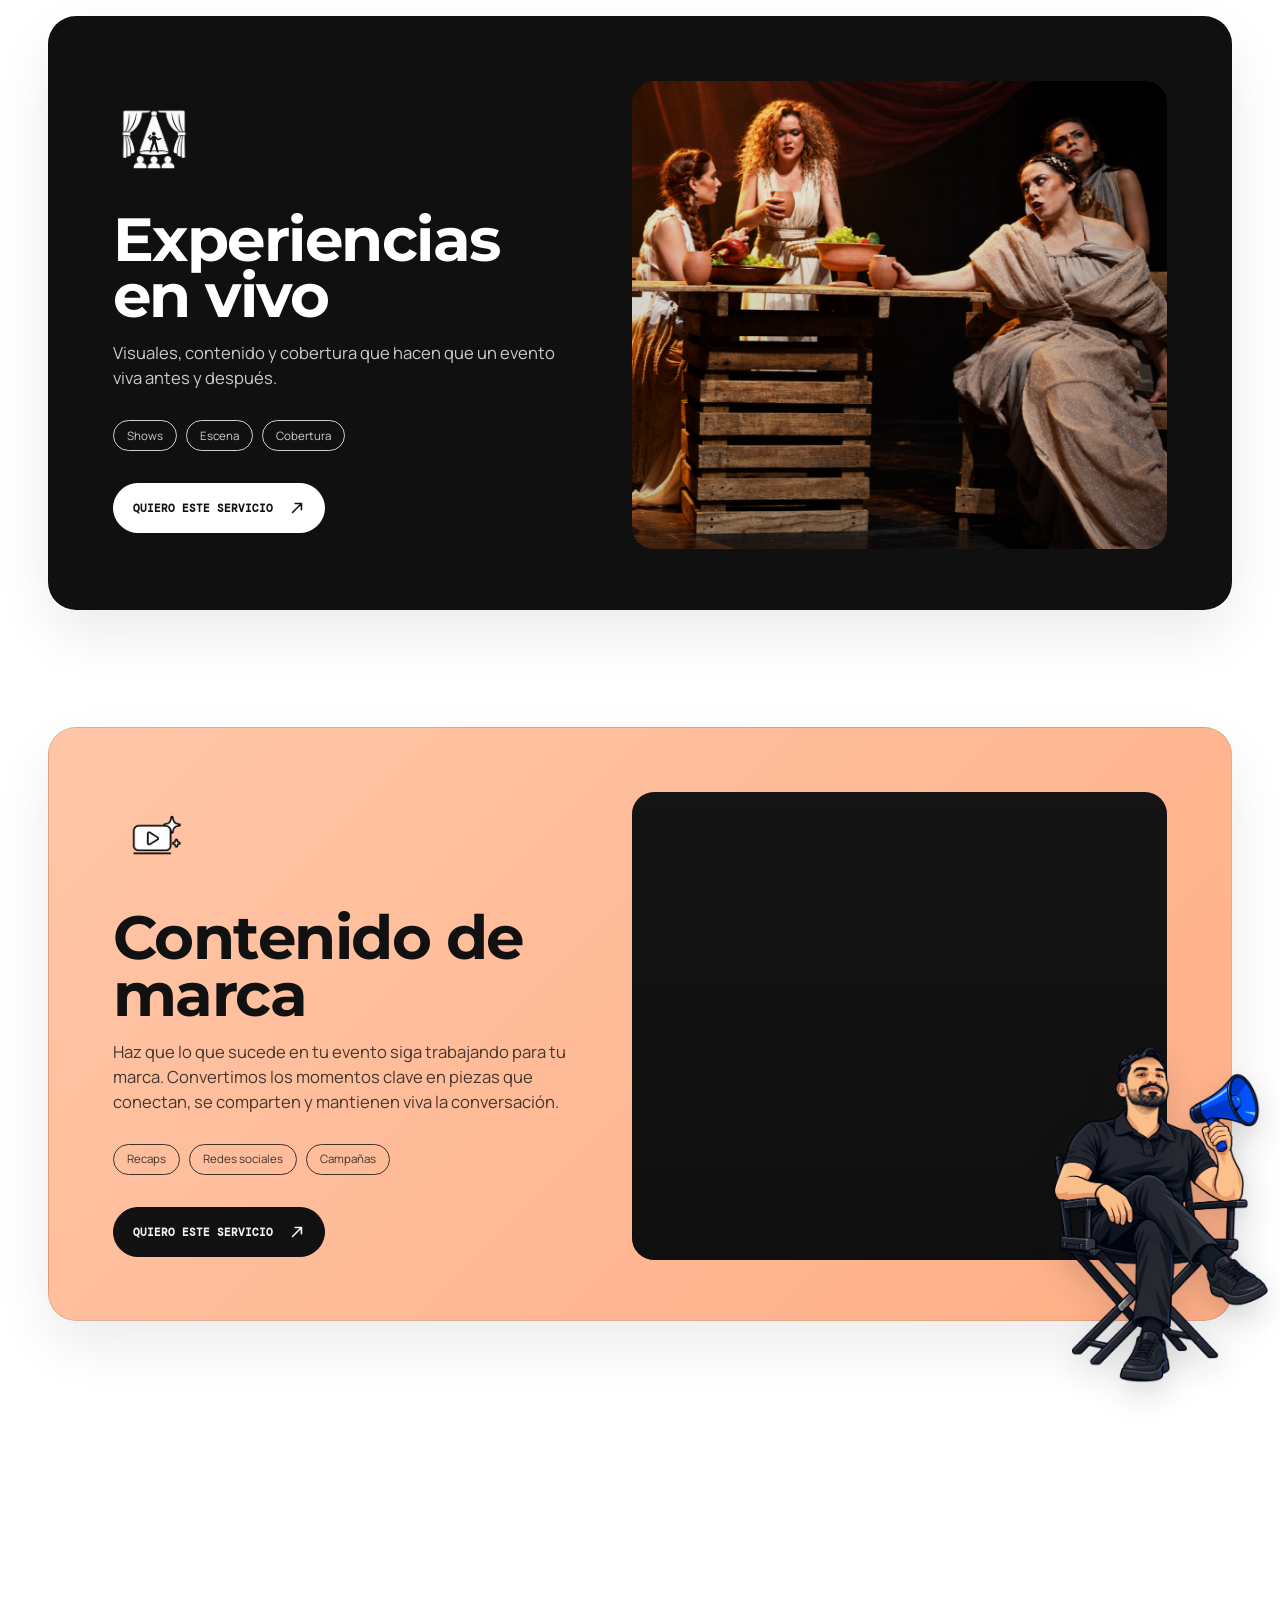
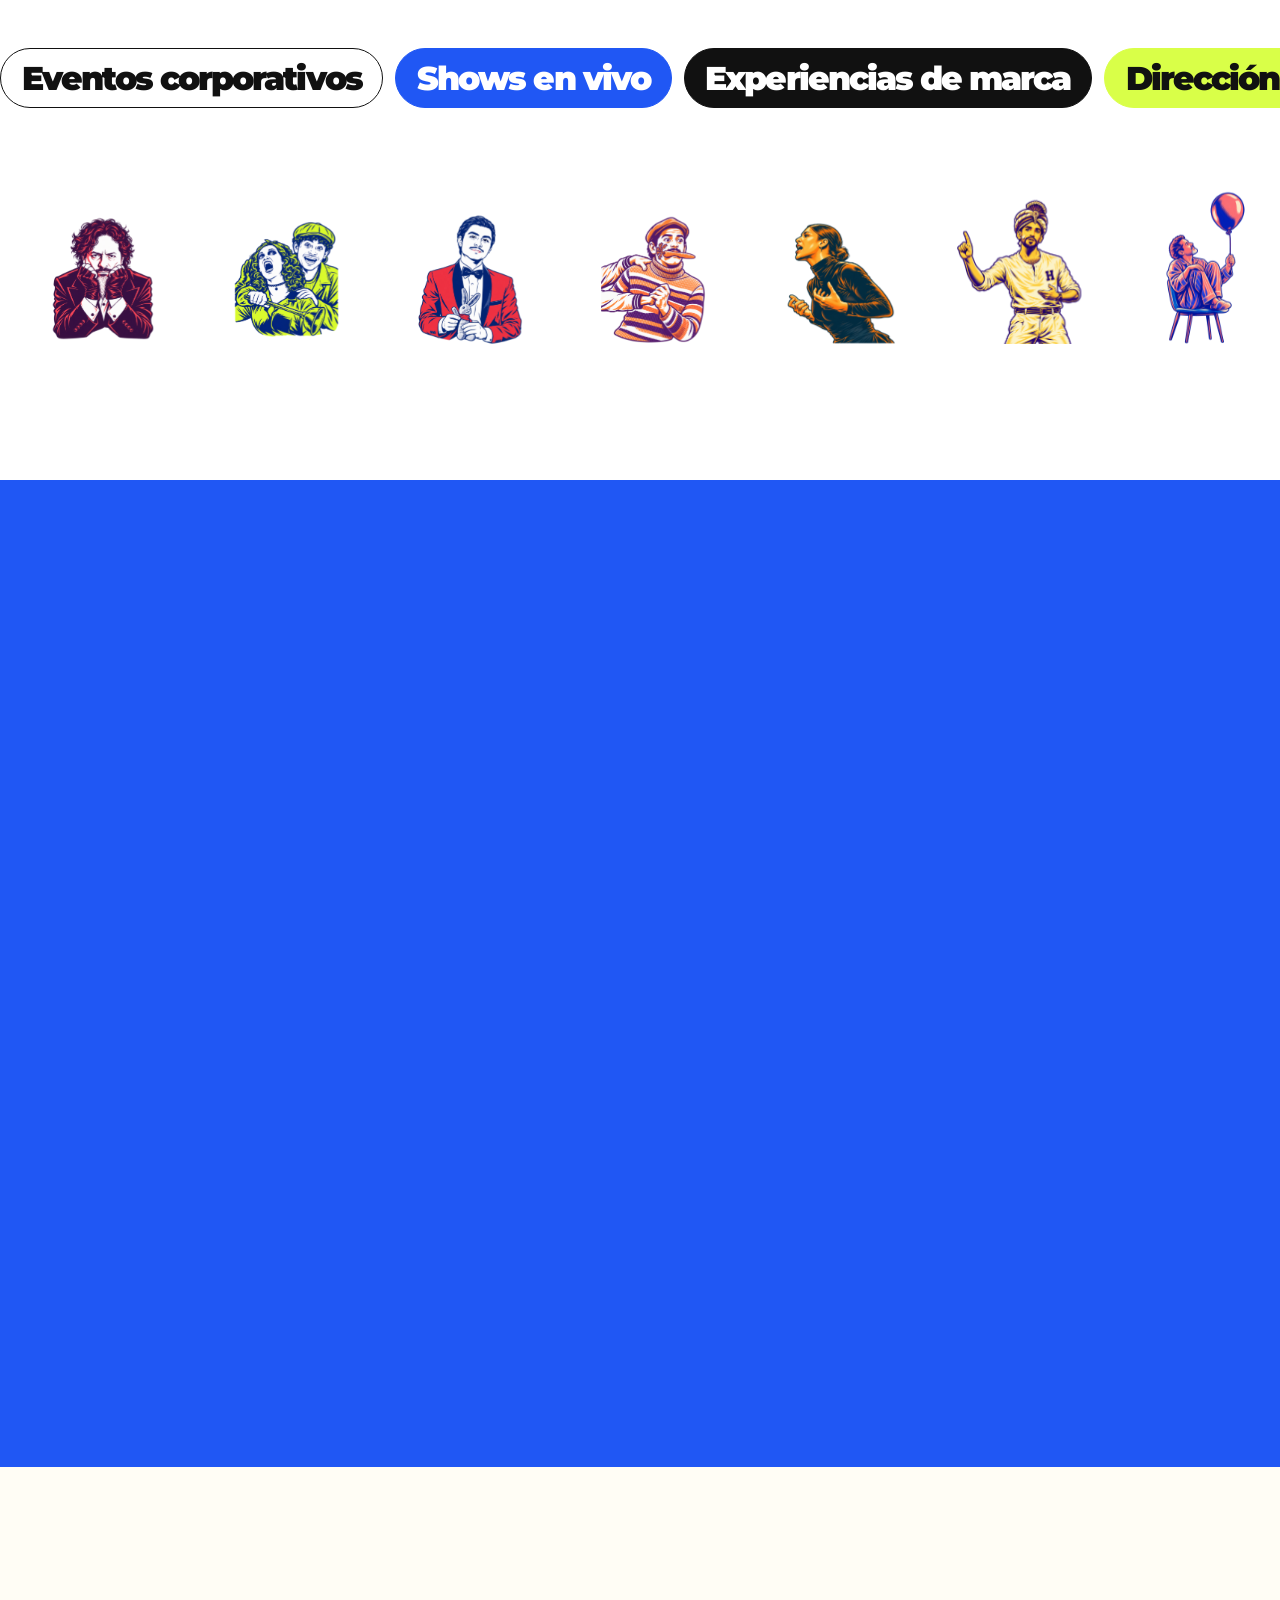
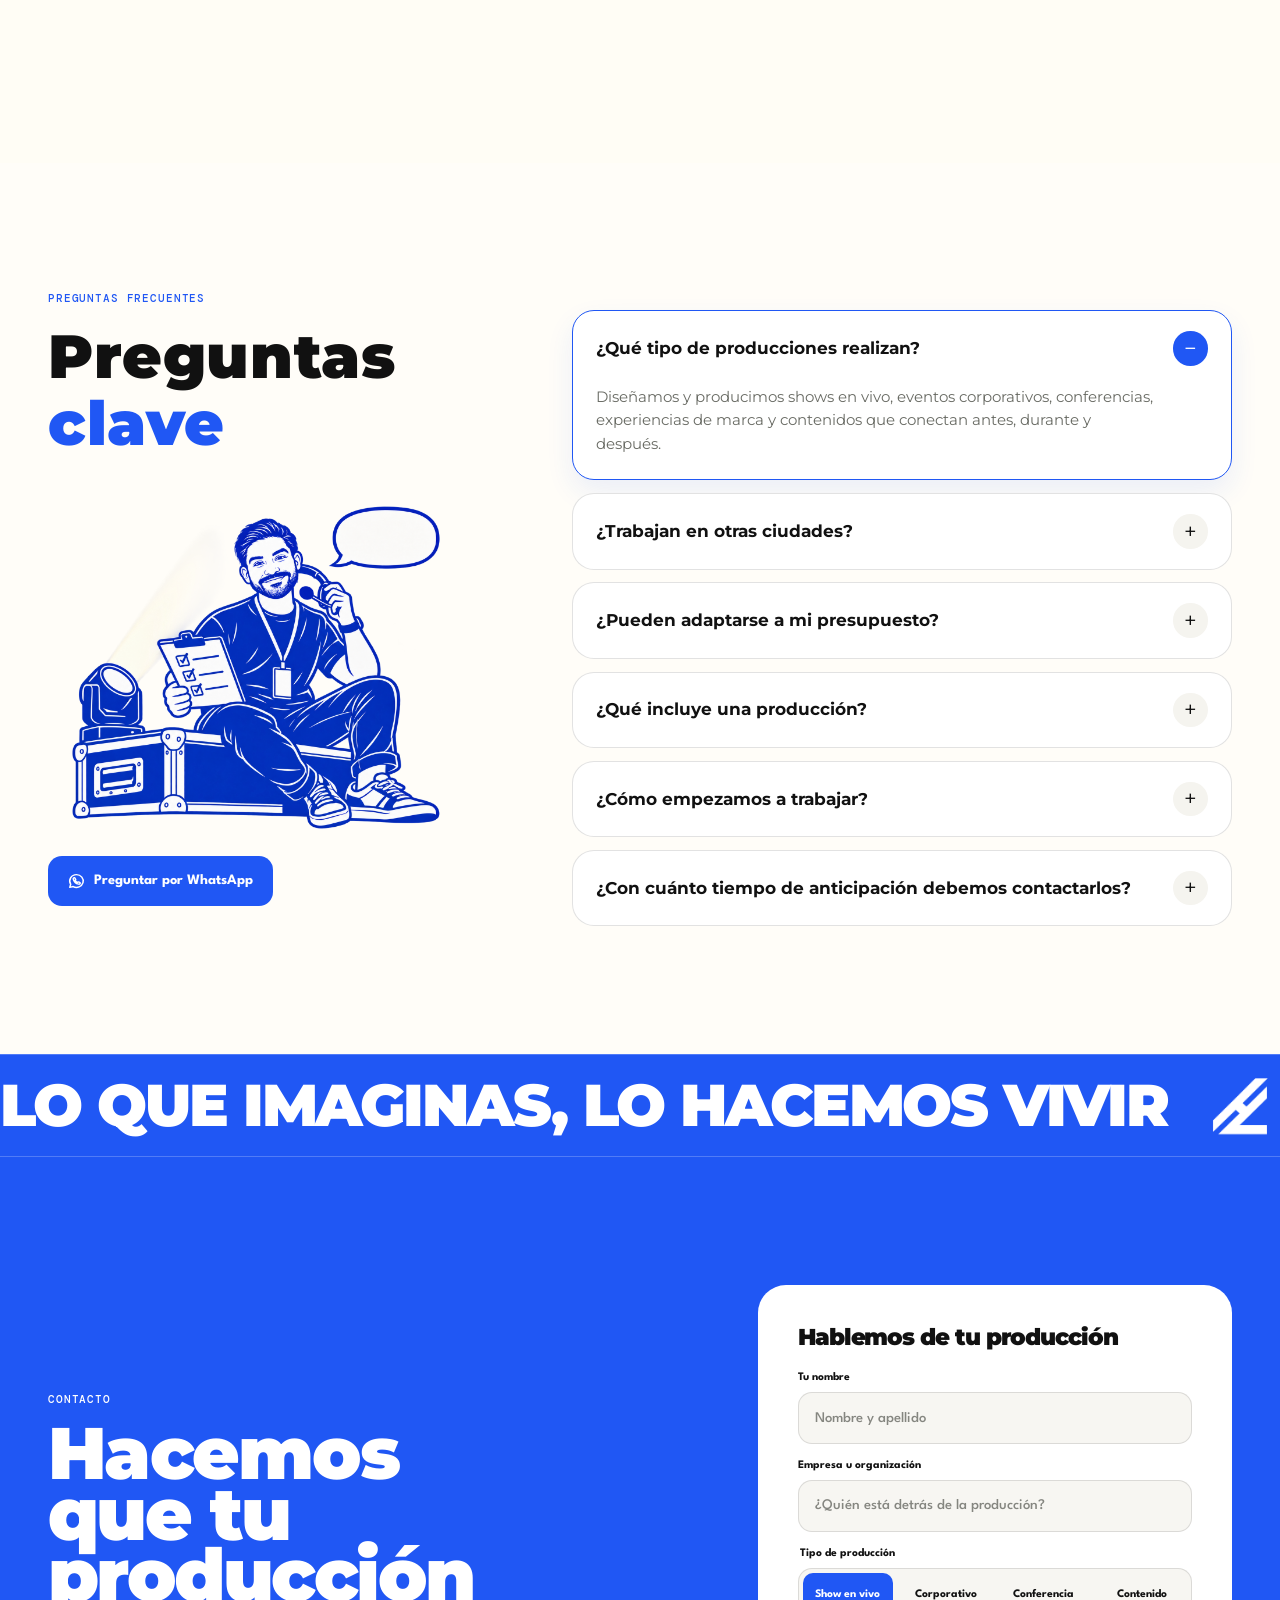
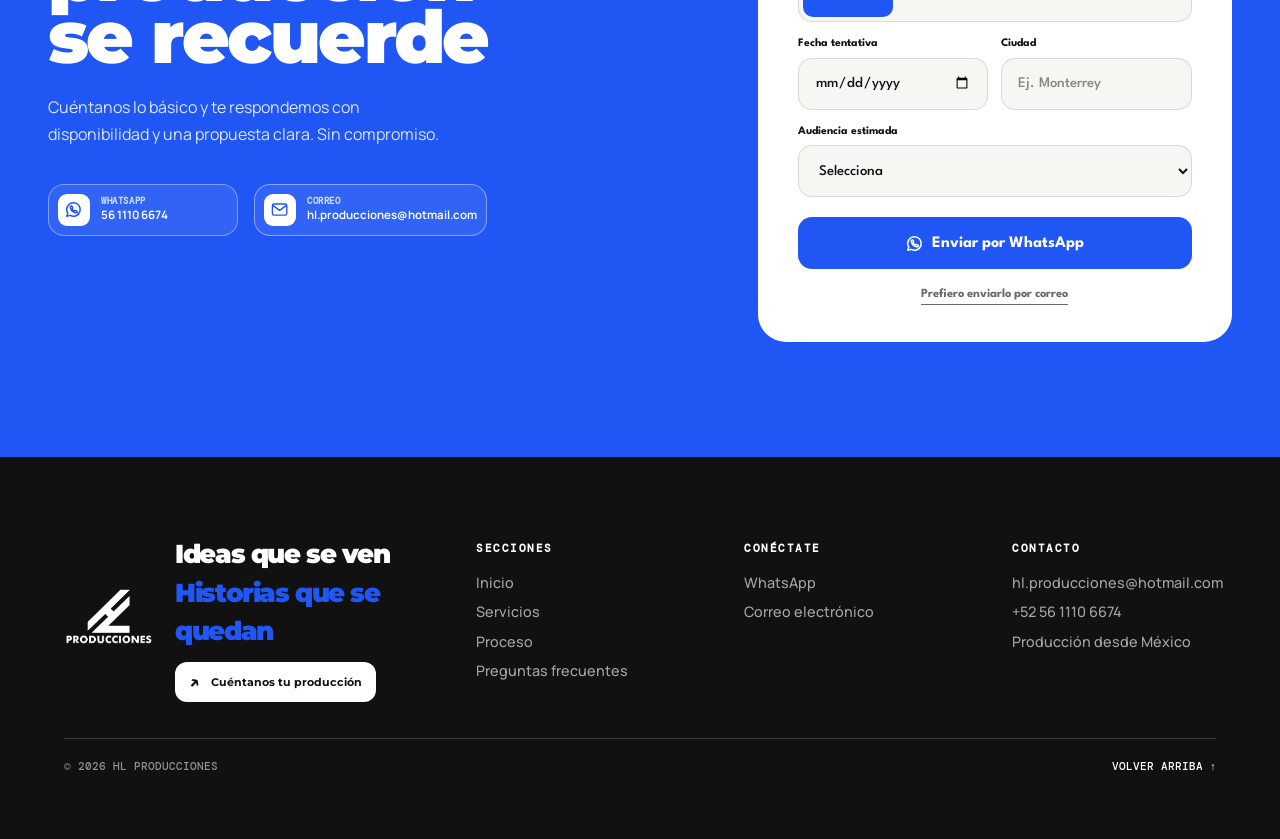
==== commit 2e78f254: "Fix the 360 degree metric" ====
--- a/index.html
+++ b/index.html
@@ -25,7 +25,7 @@
     <link href="https://fonts.googleapis.com/css2?family=DM+Mono:wght@400;500&family=League+Spartan:wght@400;500;600;700;800;900&family=Manrope:wght@400;500;600;700;800&family=Montserrat:ital,wght@0,400;0,500;0,600;0,700;0,900;1,900&family=Space+Grotesk:wght@400;500;600;700&display=swap" rel="stylesheet" />
     <link rel="icon" href="favicon.svg?v=2" type="image/svg+xml" />
     <meta name="theme-color" content="#2057f4" />
-    <link rel="stylesheet" href="styles.css?v=20261019-curtain-up-7" />
+    <link rel="stylesheet" href="styles.css?v=20261019-curtain-up-8" />
   </head>
   <body>
     <div class="site-intro" data-site-intro role="status" aria-live="polite">
--- a/styles.css
+++ b/styles.css
@@ -1359,7 +1359,7 @@
 .impact-lede strong { font-weight: 800; }
 .impact-highlight { display: grid; grid-template-columns: minmax(150px, .85fr) minmax(0, 1.4fr); align-items: center; gap: clamp(1rem, 3vw, 2.5rem); padding: 1.3rem 1.5rem 1.5rem; border-radius: 20px; background: var(--blue); color: #fff; }
 .impact-highlight strong { font-family: "Montserrat", var(--display); font-size: clamp(3rem, 5.3vw, 5rem); line-height: .75; letter-spacing: -.08em; }
-.metric-counter { display: inline-block; min-width: 1.1ch; }
+.metric-counter, .impact-highlight .metric-counter { display: inline-block; min-width: 1.1ch; font: inherit; }
 .impact-highlight > span { max-width: none; font-family: "Montserrat", var(--display); font-size: clamp(.9rem, 1.35vw, 1.2rem); font-weight: 700; line-height: 1.08; letter-spacing: -.04em; text-transform: none; }
 .impact-stats { display: grid; grid-template-columns: repeat(3, 1fr); gap: .7rem; margin-top: .7rem; }
 .impact-stats div { display: grid; place-items: center; gap: .55rem; min-height: 190px; padding: 1.2rem; border: 1px solid rgba(17,17,17,.12); border-radius: 16px; background: #f7f7f5; text-align: center; }
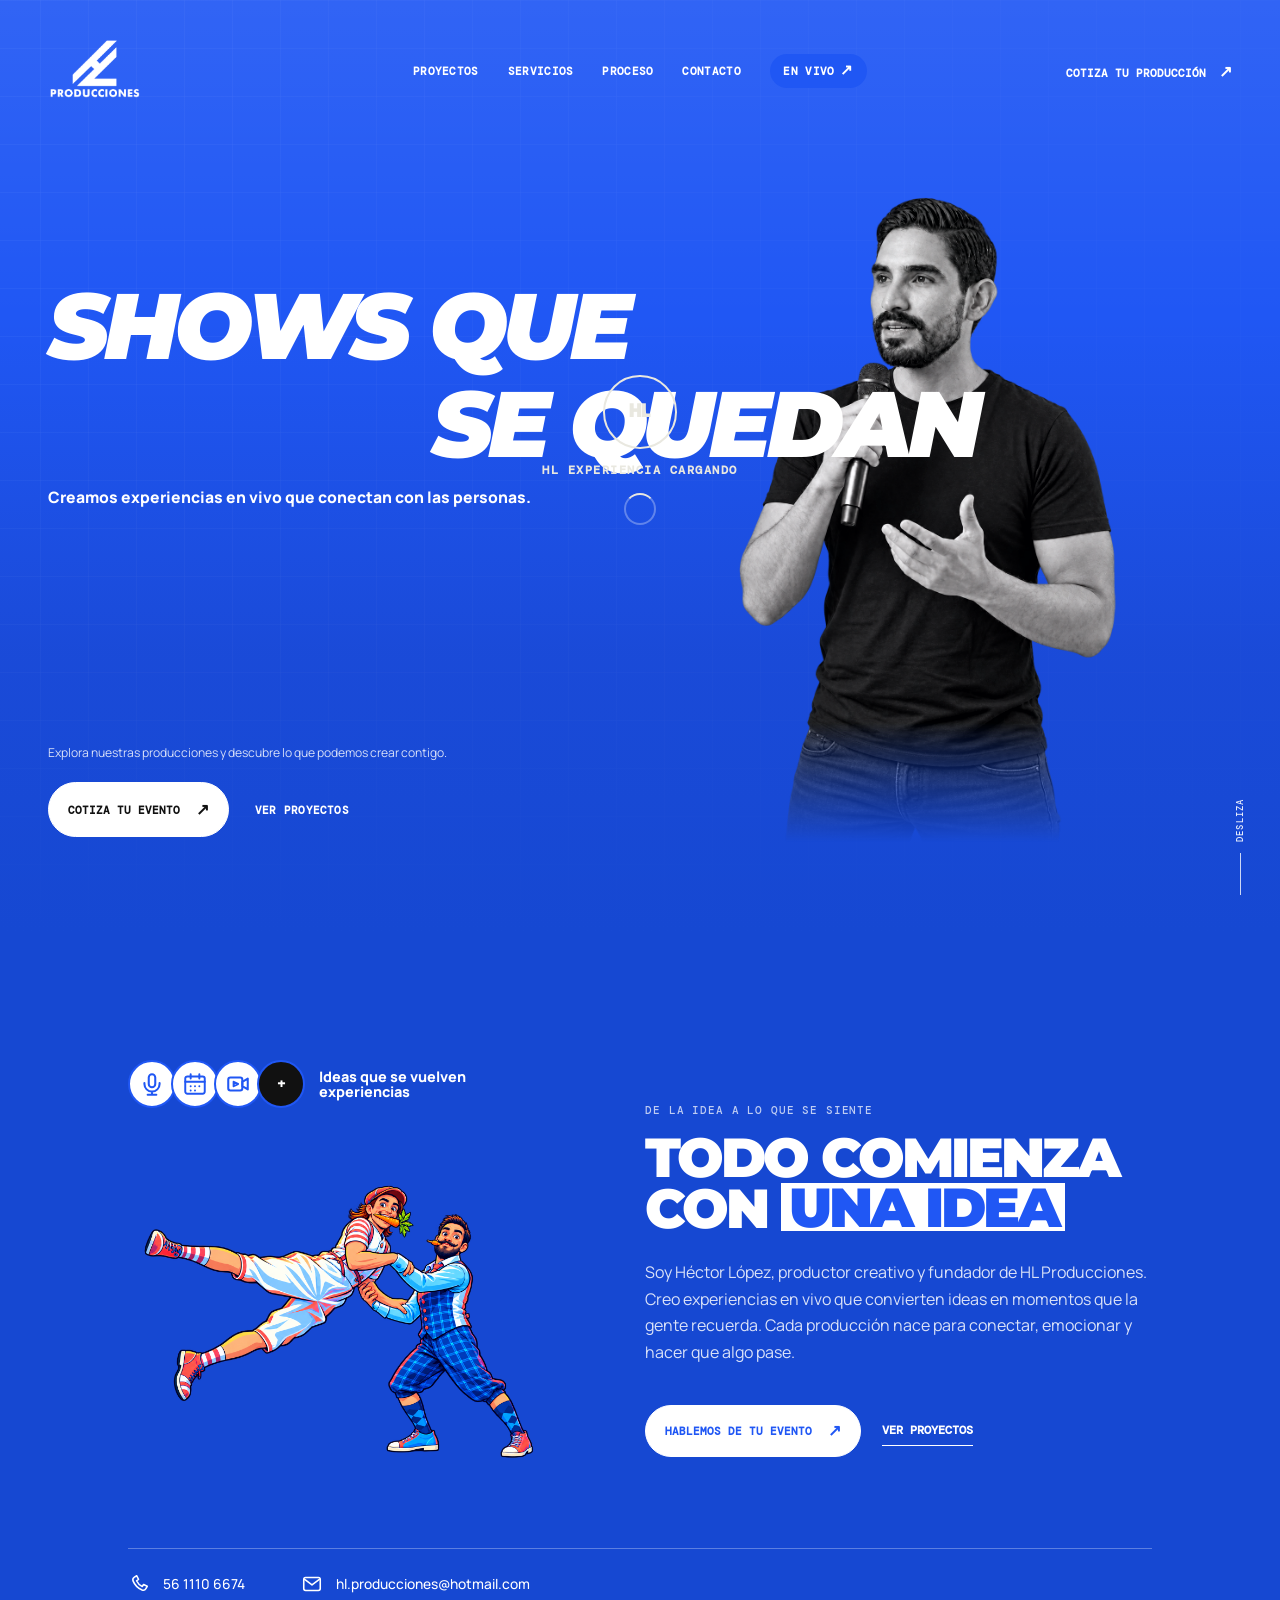
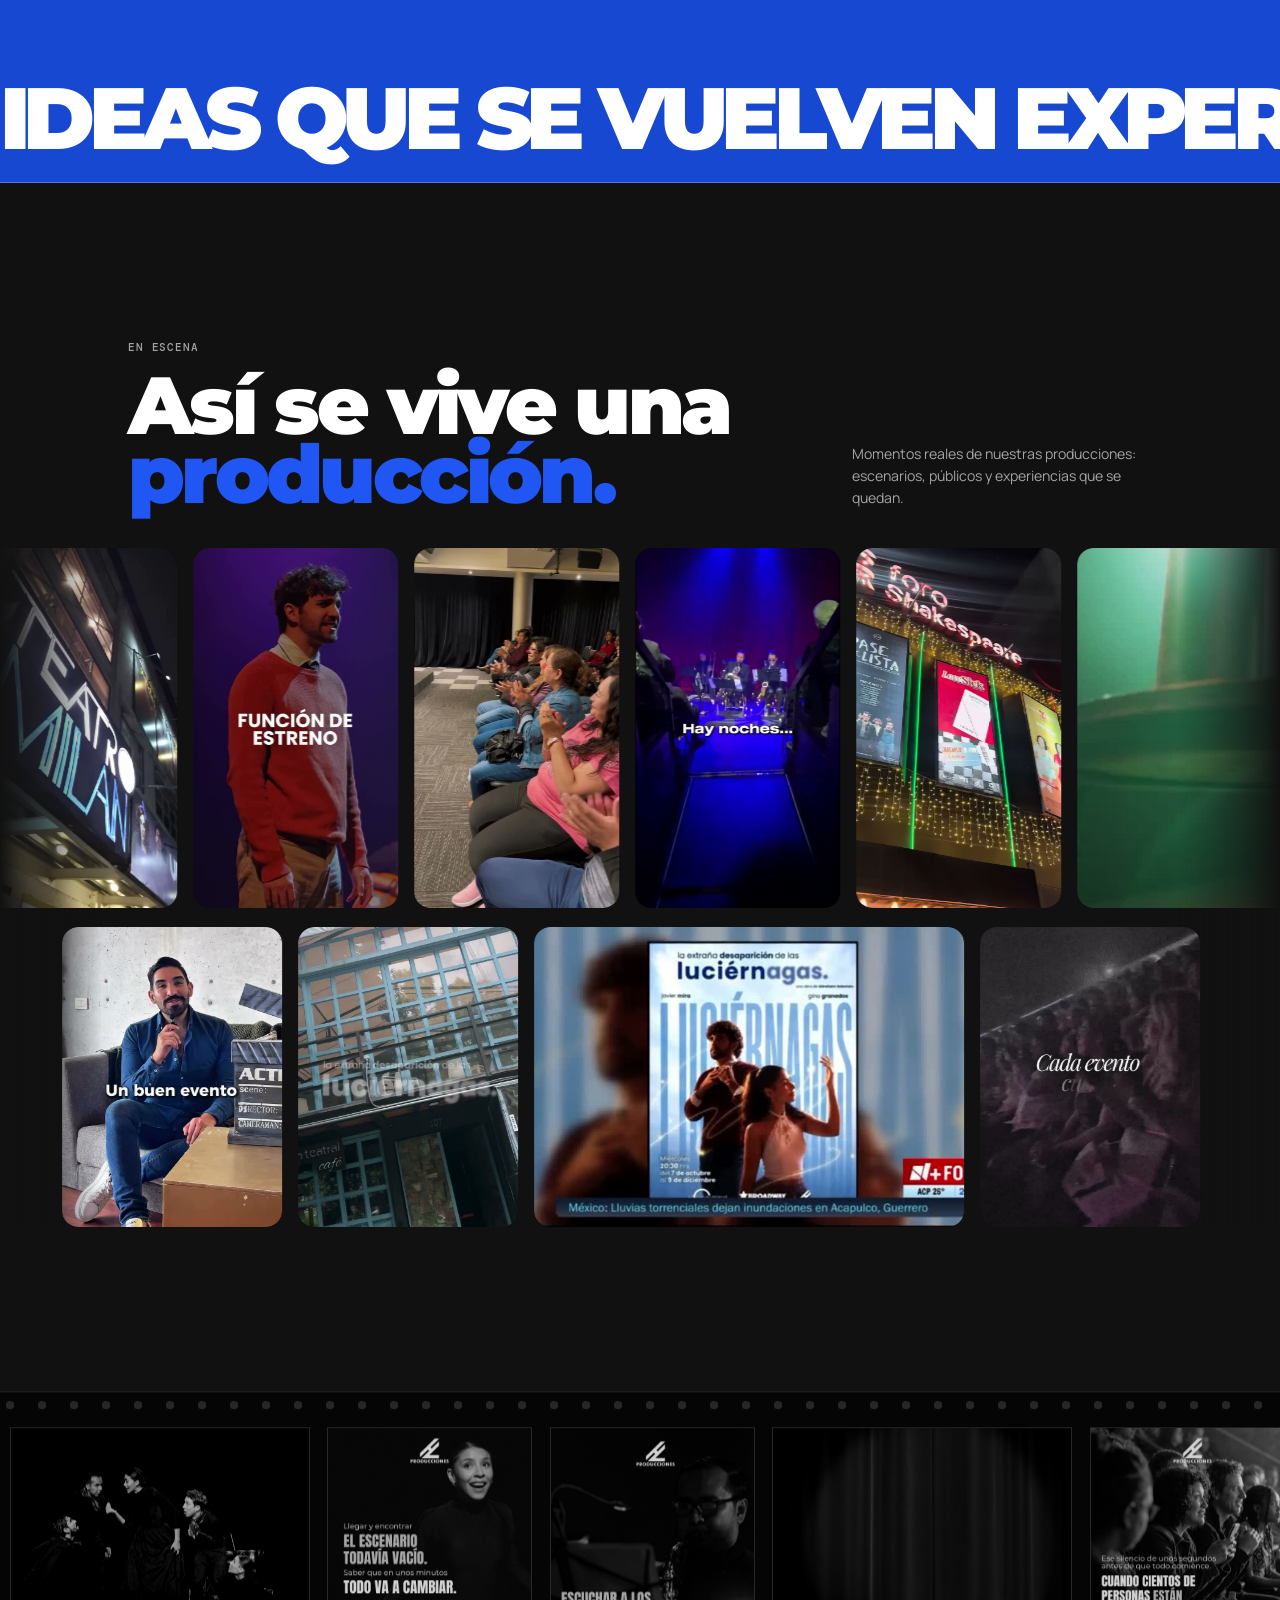
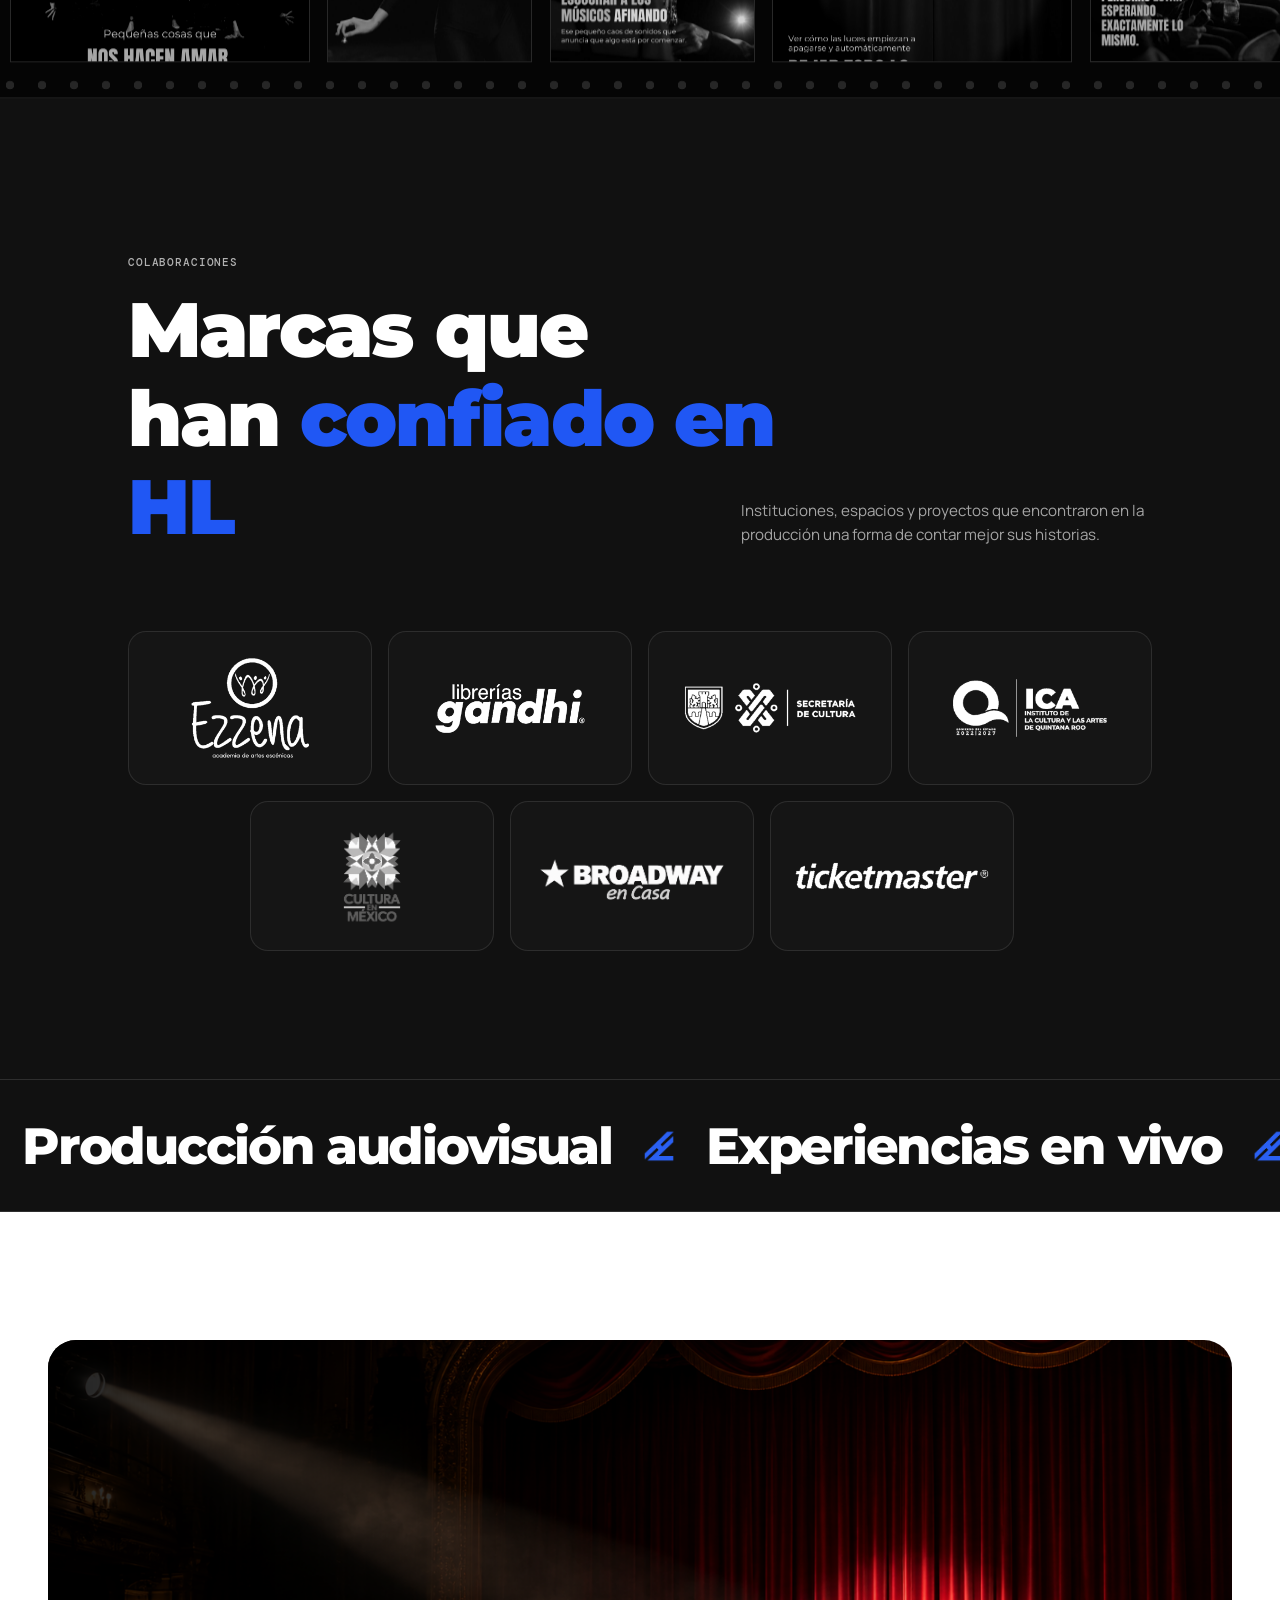
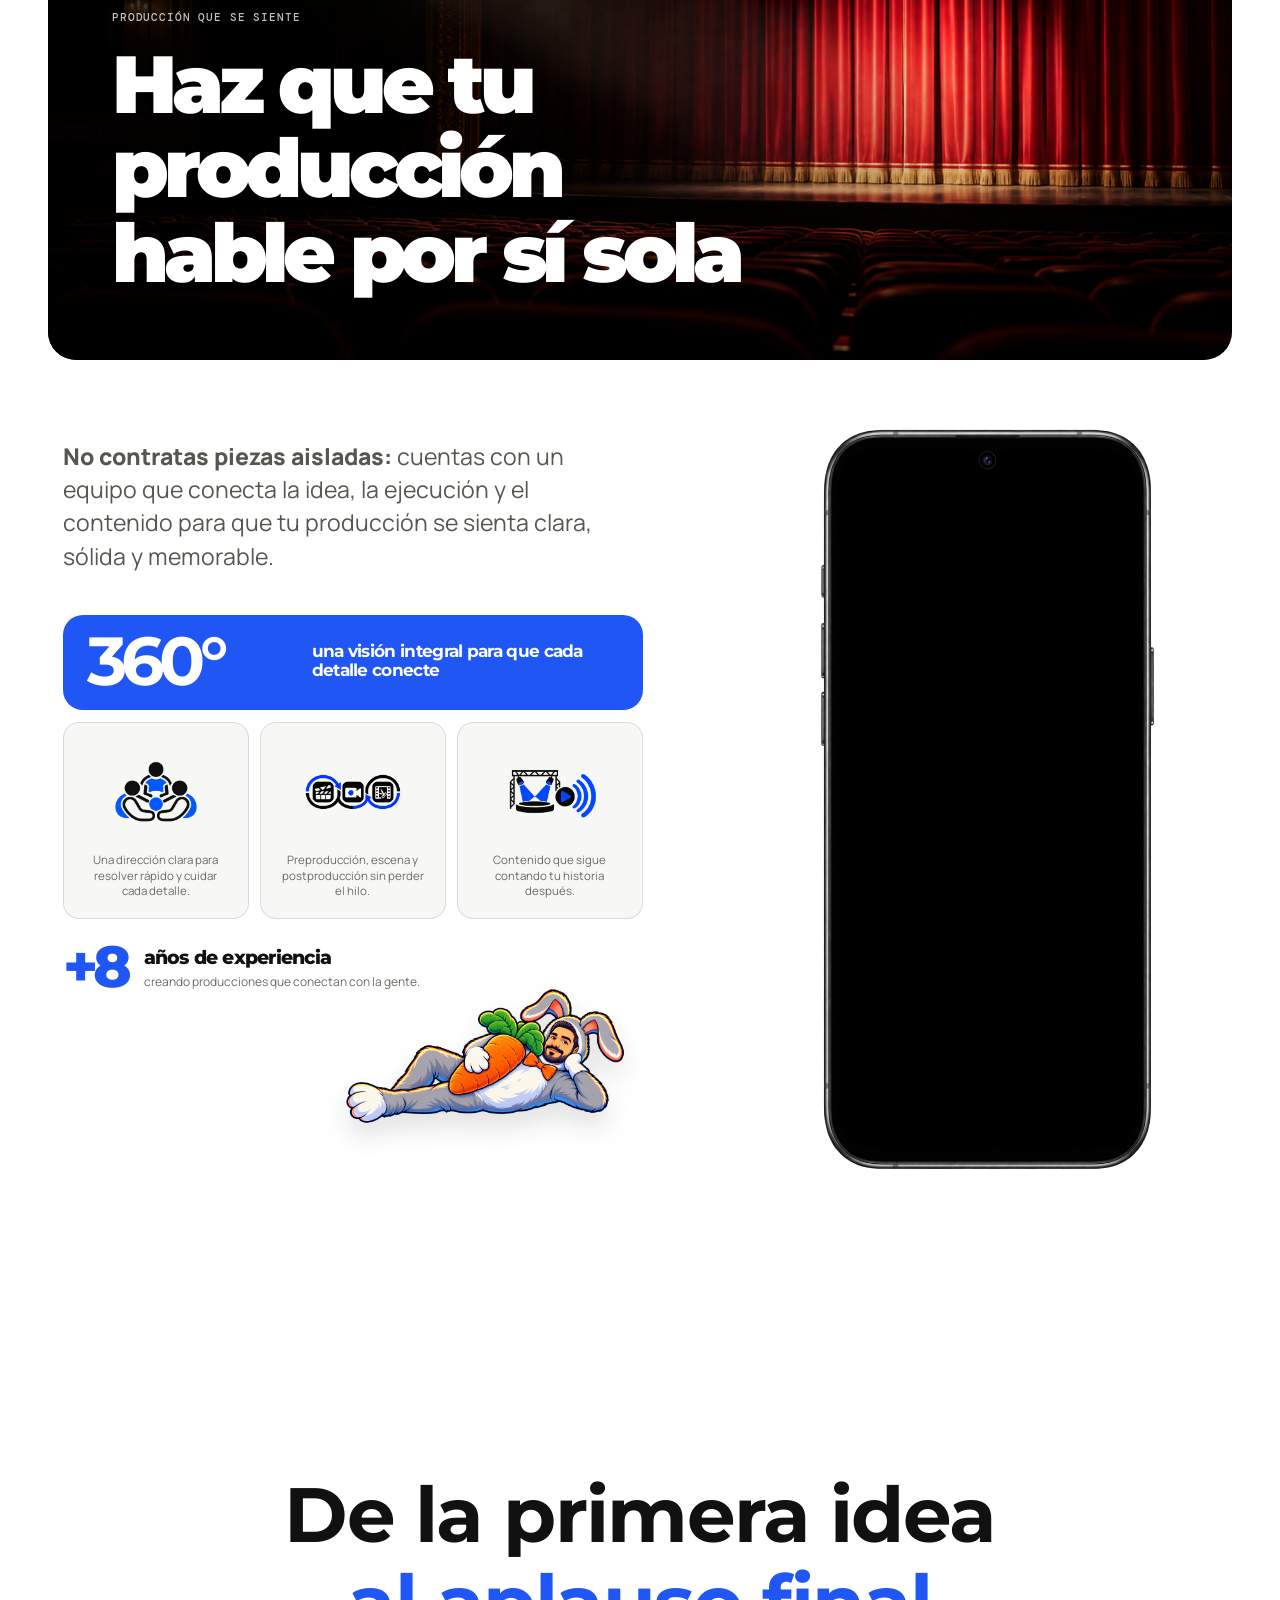
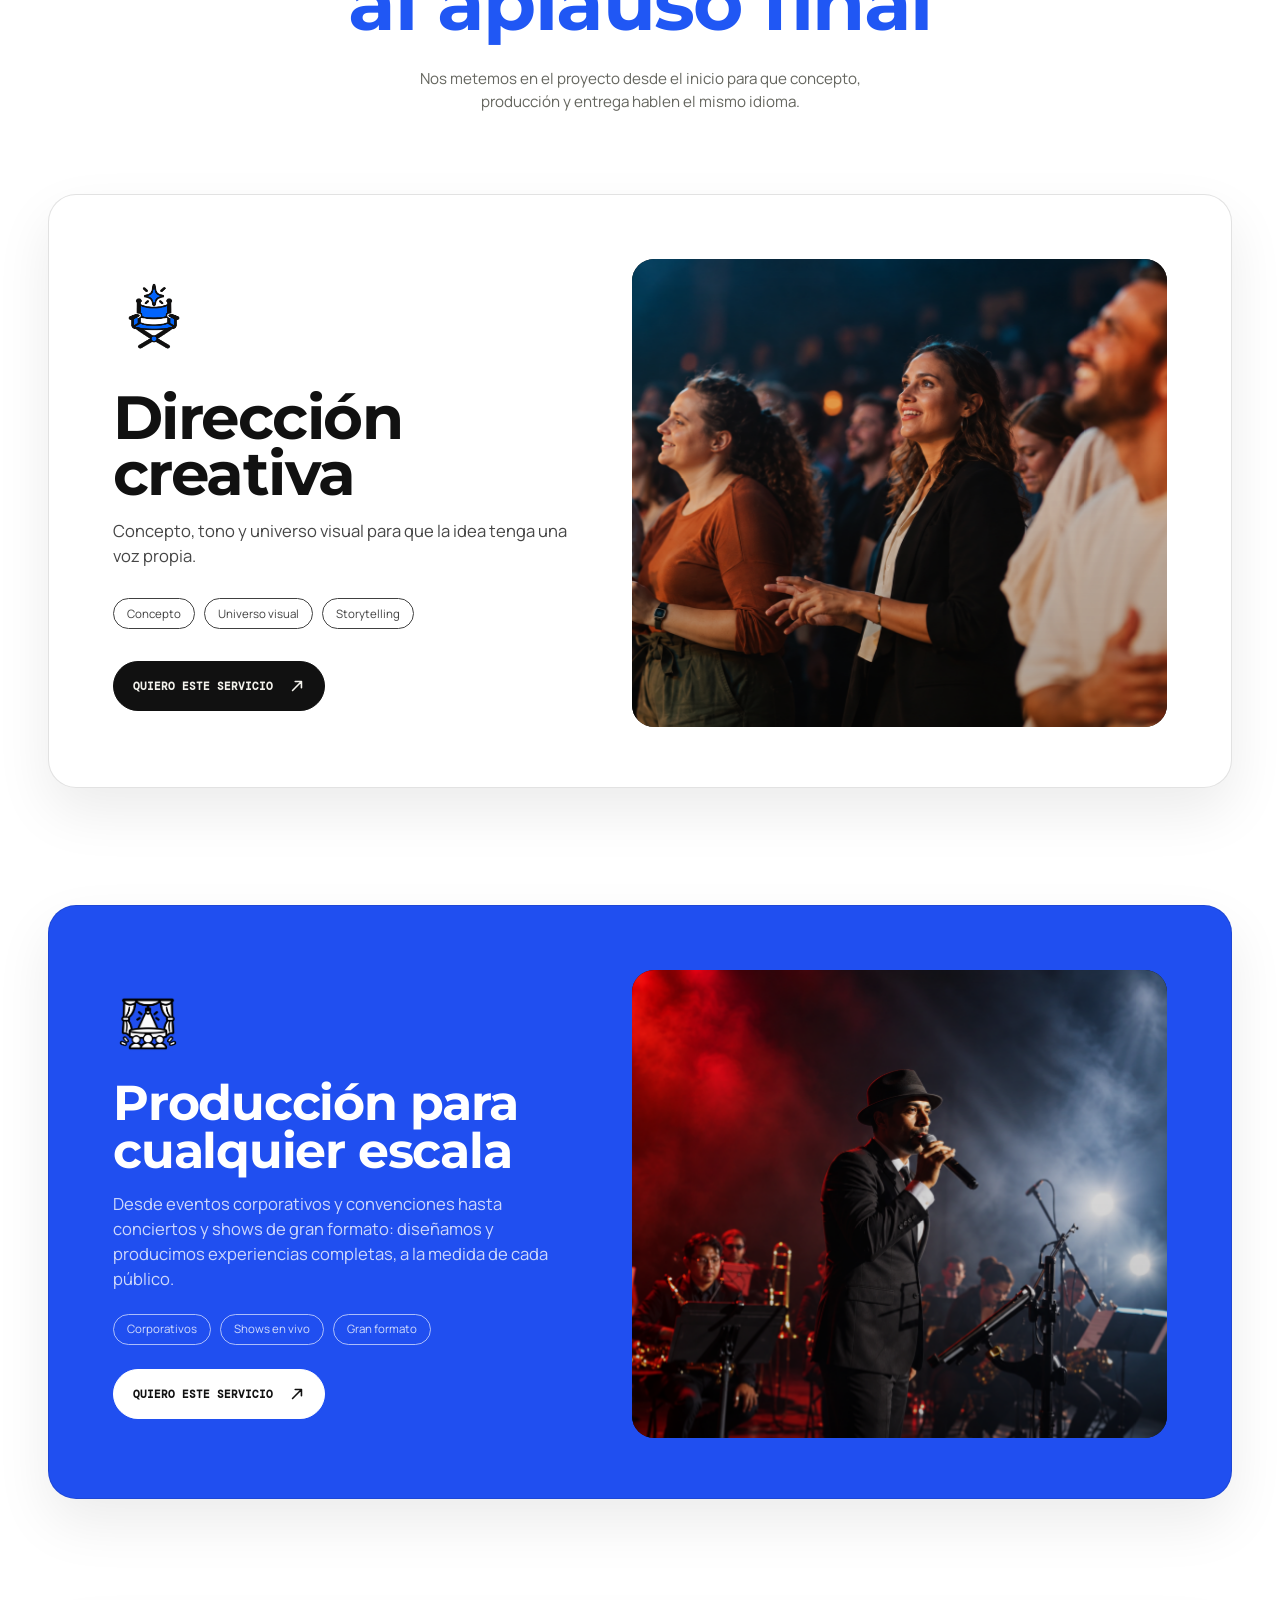
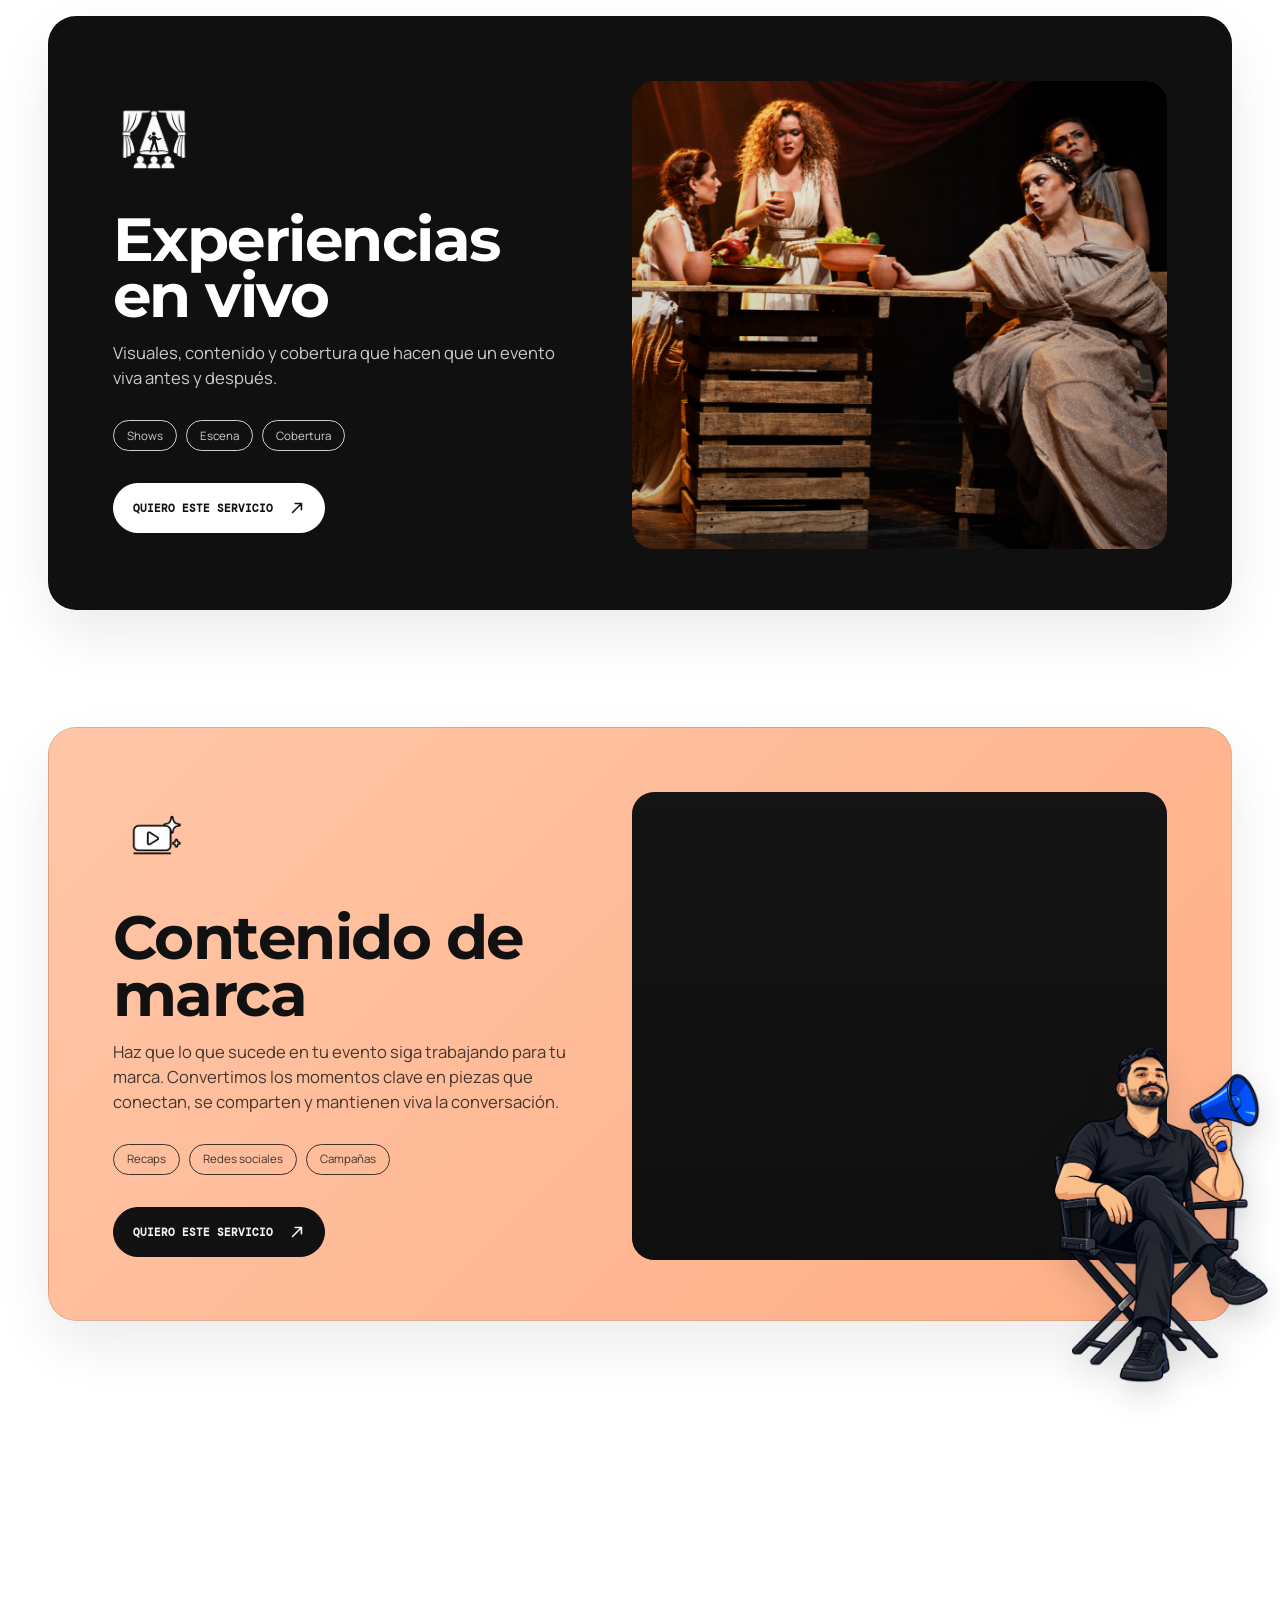
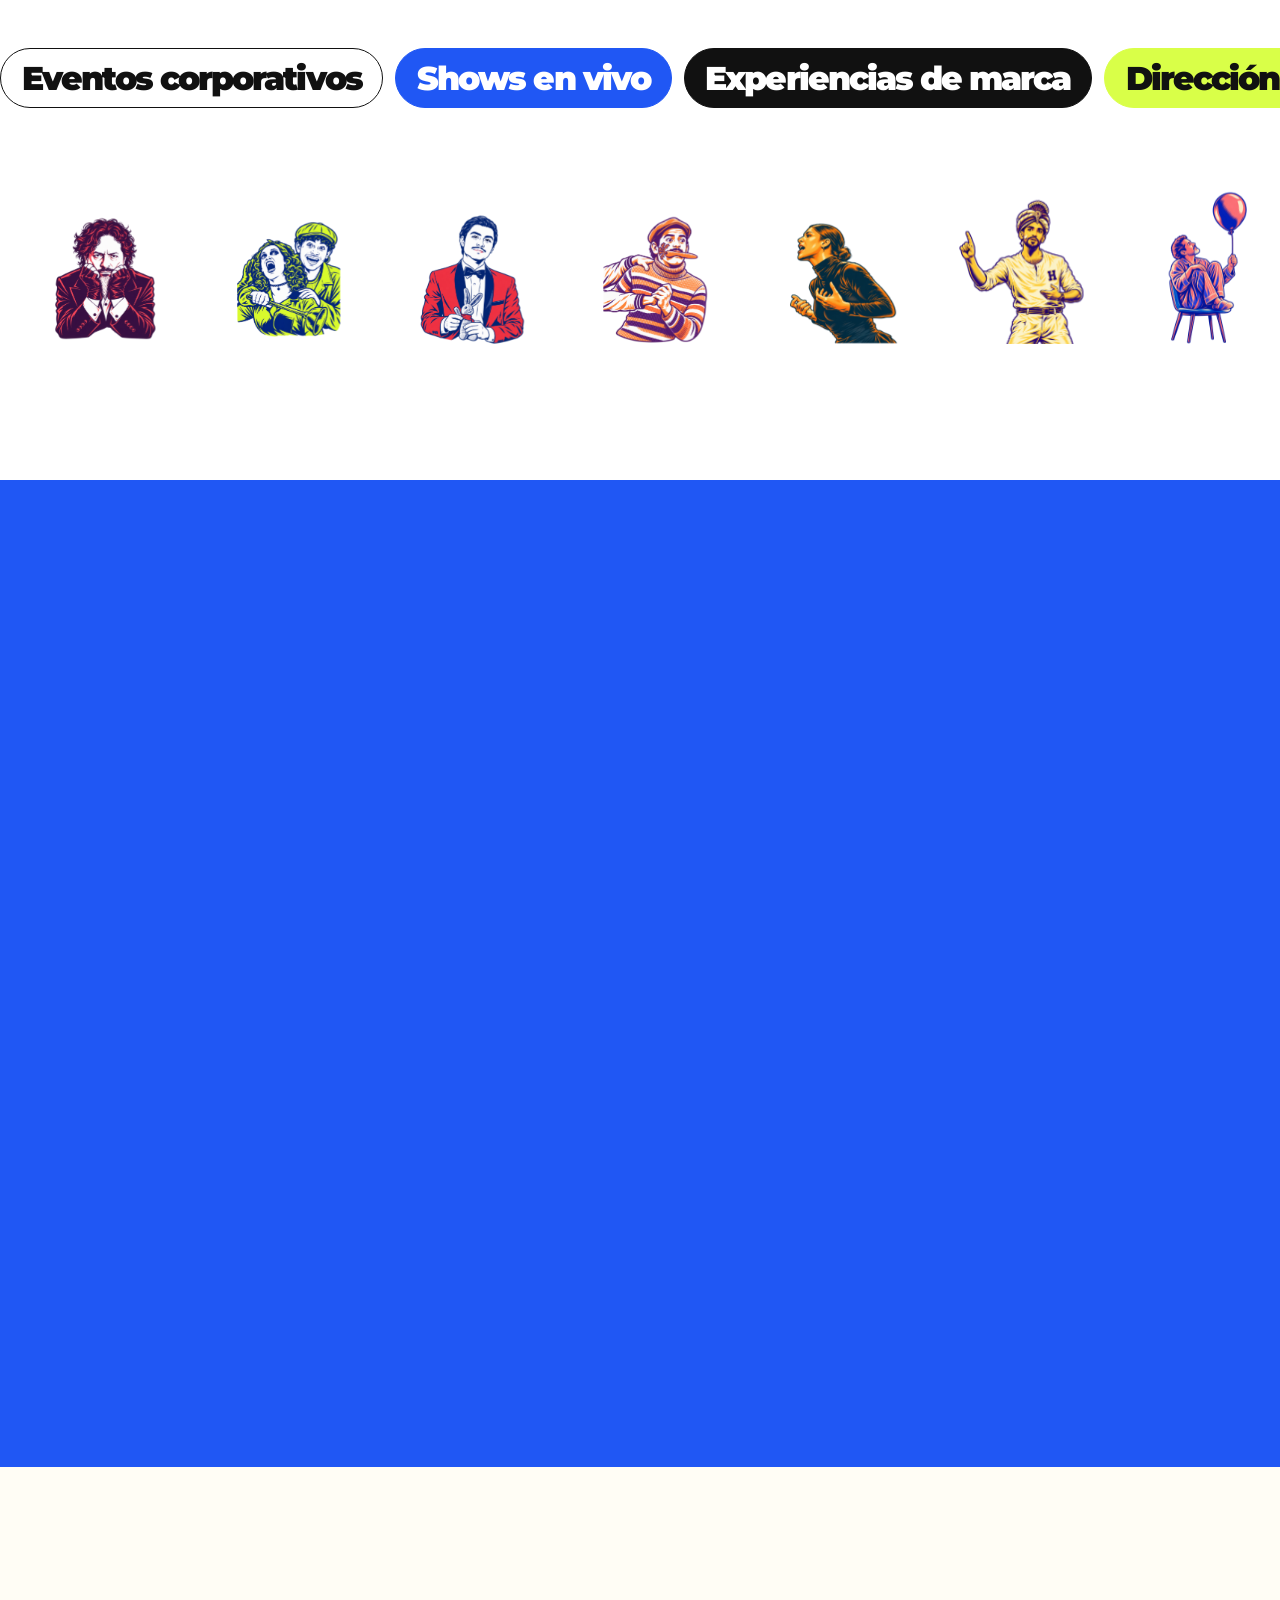
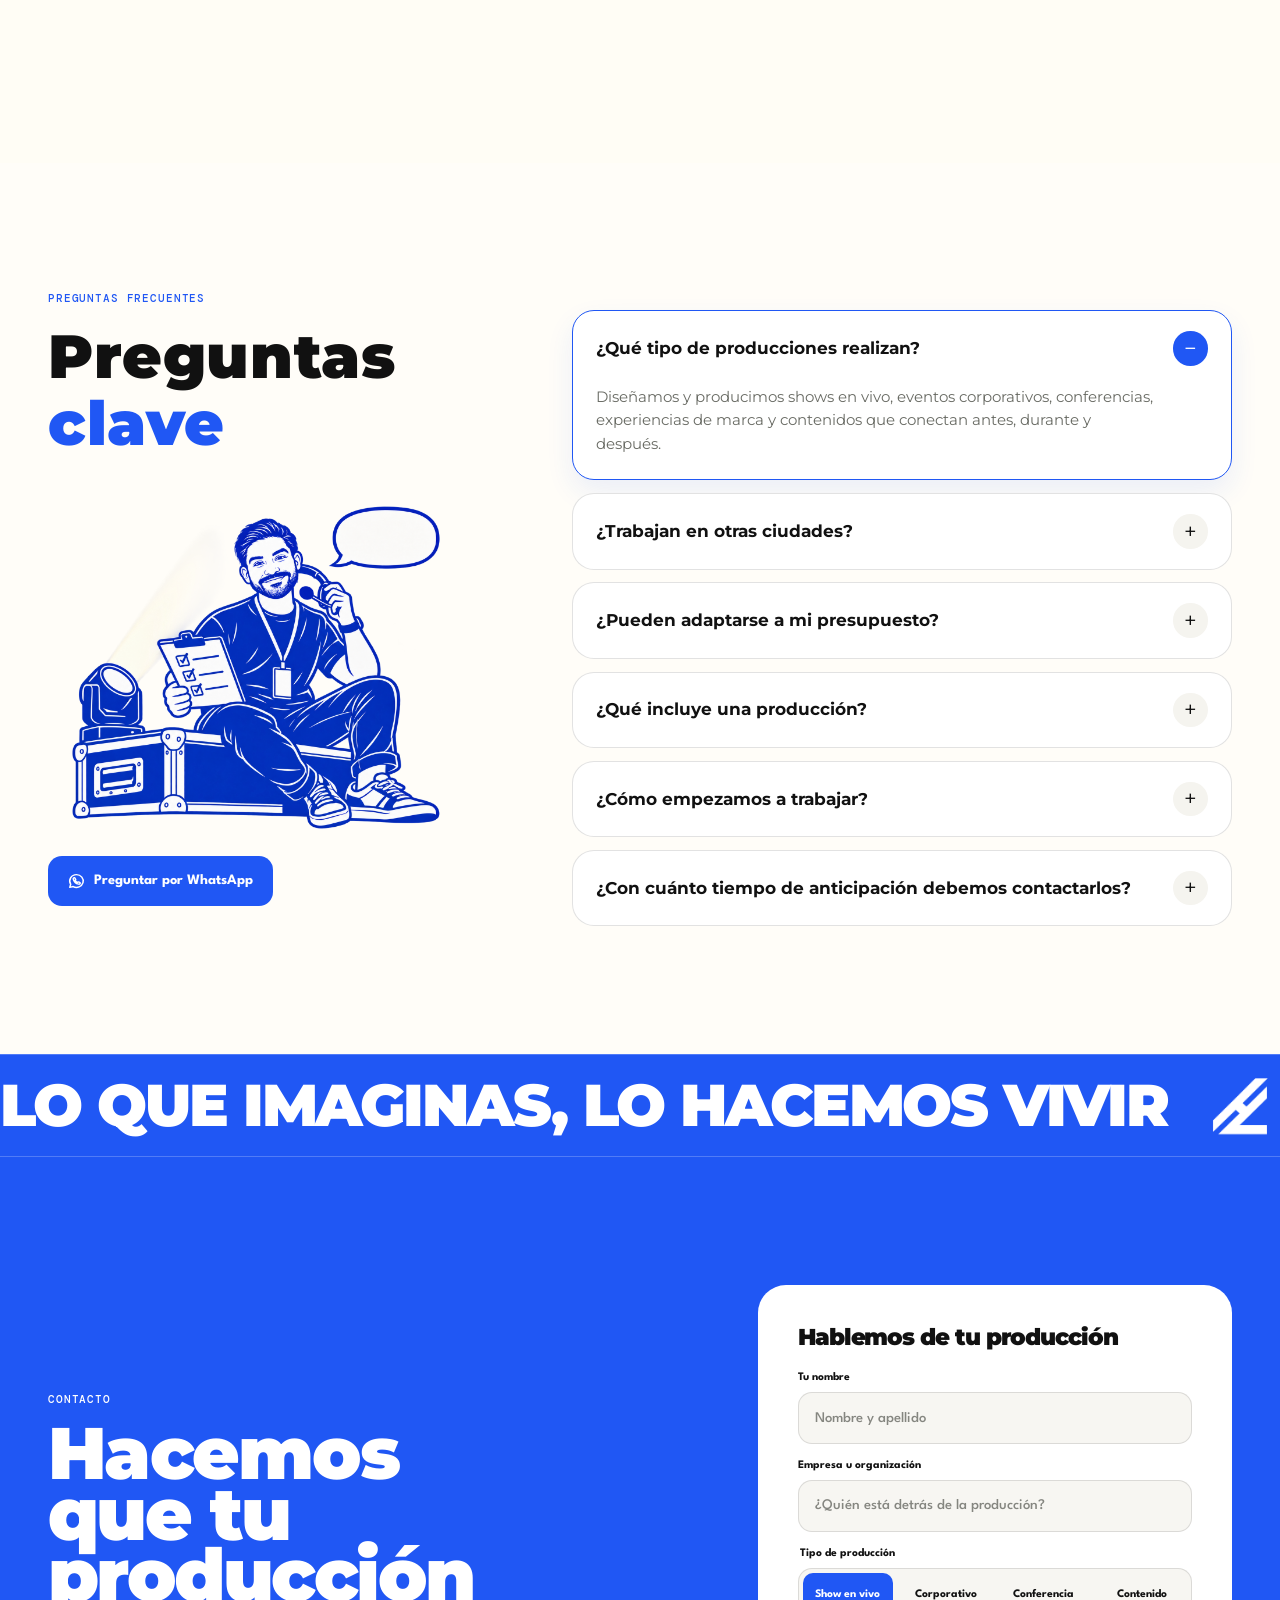
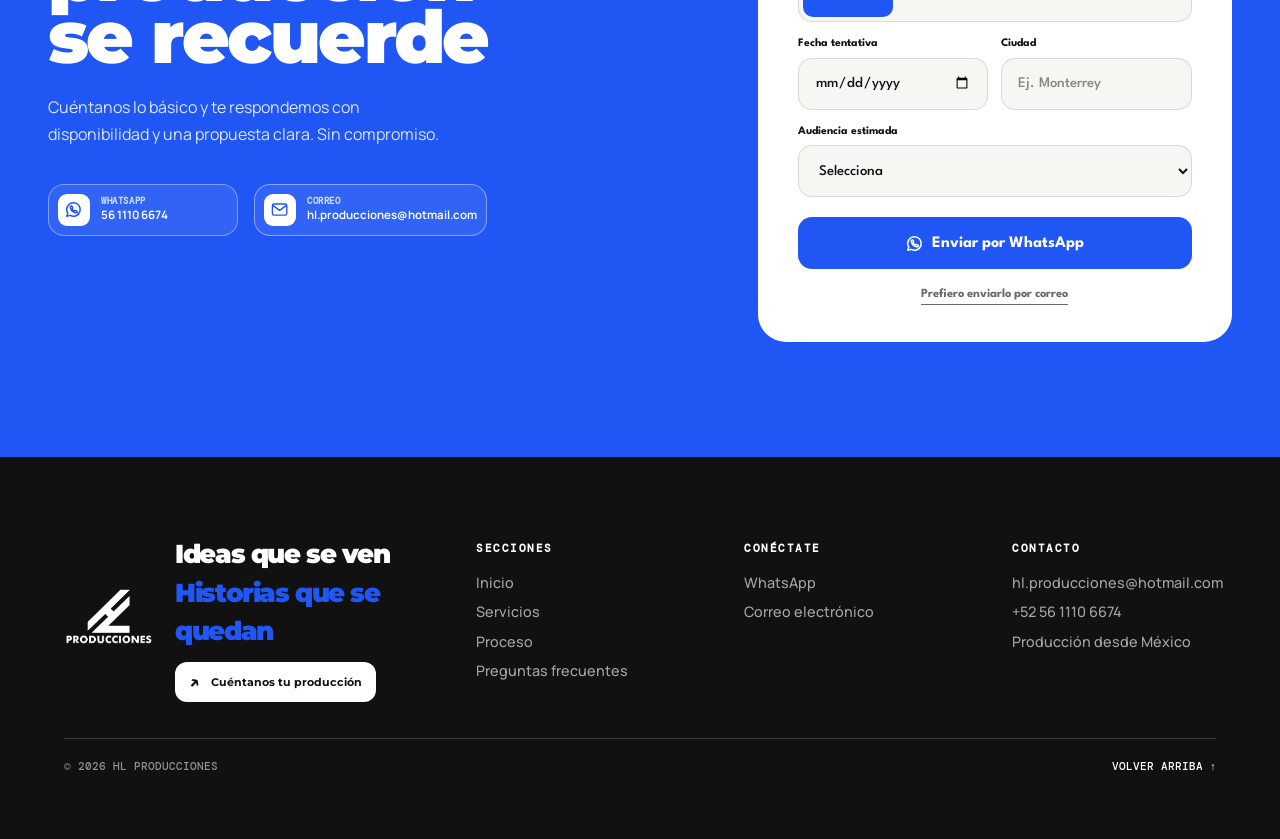
==== commit 56da67ad: "Update HL home and services" ====
--- a/index.html
+++ b/index.html
@@ -25,12 +25,10 @@
     <link href="https://fonts.googleapis.com/css2?family=DM+Mono:wght@400;500&family=League+Spartan:wght@400;500;600;700;800;900&family=Manrope:wght@400;500;600;700;800&family=Montserrat:ital,wght@0,400;0,500;0,600;0,700;0,900;1,900&family=Space+Grotesk:wght@400;500;600;700&display=swap" rel="stylesheet" />
     <link rel="icon" href="favicon.svg?v=2" type="image/svg+xml" />
     <meta name="theme-color" content="#2057f4" />
-    <link rel="stylesheet" href="styles.css?v=20261019-curtain-up-8" />
+    <link rel="stylesheet" href="styles.css?v=20261027-page-transition-5" />
   </head>
   <body>
     <div class="site-intro" data-site-intro role="status" aria-live="polite">
-      <div class="site-intro-curtain site-intro-curtain-left" aria-hidden="true"></div>
-      <div class="site-intro-curtain site-intro-curtain-right" aria-hidden="true"></div>
       <div class="site-intro-content">
         <div class="site-intro-mark" aria-hidden="true">HL</div>
         <p class="site-intro-label">HL experiencia cargando</p>
@@ -41,7 +39,7 @@
     <div class="grain" aria-hidden="true"></div>
 
     <header class="site-header" data-header>
-      <a class="brand" href="#inicio" aria-label="HL Producciones, ir al inicio">
+      <a class="brand" href="hl-home.html" aria-label="HL Producciones, ir a Home">
         <img class="brand-logo" src="assets/hl-producciones-logo.png" alt="HL Producciones" />
       </a>
 
@@ -54,6 +52,7 @@
         <a href="#servicios">Servicios</a>
         <a href="#proceso-hl">Proceso</a>
         <a href="#contacto">Contacto</a>
+        <a class="main-nav-highlight" href="hl-home.html">En vivo <span aria-hidden="true">↗</span></a>
       </nav>
 
       <a class="header-cta" href="#contacto">Cotiza tu producción <span aria-hidden="true">↗</span></a>
@@ -795,6 +794,7 @@
     </footer>
 
     <script src="script.js?v=20261019-intro-curtain-2"></script>
+    <script src="page-transition.js?v=20261027-2"></script>
   </body>
 </html>
 
--- a/styles.css
+++ b/styles.css
@@ -1,3 +1,30 @@
+@view-transition { navigation:auto; }
+
+::view-transition-group(root) { animation-duration:.78s; animation-timing-function:cubic-bezier(.22,.78,.18,1); }
+::view-transition-old(root) { animation:hl-page-away .78s both; transform-origin:center; }
+::view-transition-new(root) { animation:hl-page-in .78s both; transform-origin:center; }
+@keyframes hl-page-away {
+  0% { opacity:1; transform:scale(1); filter:brightness(1); }
+  58% { opacity:1; transform:scale(.94); filter:brightness(1.55); }
+  100% { opacity:0; transform:scale(.82); filter:brightness(2.2); }
+}
+@keyframes hl-page-in {
+  0% { opacity:0; transform:scale(1.08); filter:brightness(1.8); }
+  42% { opacity:1; transform:scale(1.02); filter:brightness(1.18); }
+  100% { opacity:1; transform:scale(1); filter:brightness(1); }
+}
+@media (prefers-reduced-motion:reduce) {
+  ::view-transition-group(root), ::view-transition-old(root), ::view-transition-new(root) { animation-duration:1ms; }
+}
+
+.hl-transition-layer { position:fixed; inset:0; z-index:2147483647; pointer-events:none; opacity:0; background:linear-gradient(135deg,#070b18 0%,#101d42 34%,#203f9d 72%,#2f5bea 100%); clip-path:circle(0 at 50% 50%); }
+.hl-transition-layer img { position:absolute; top:50%; left:50%; width:min(180px,28vw); height:auto; filter:brightness(0) invert(1); transform:translate(-50%,-50%); }
+body.is-page-leaving .hl-transition-layer { opacity:1; animation:hl-flash-away .56s cubic-bezier(.7,0,.2,1) both; }
+body.is-page-entering .hl-transition-layer { opacity:1; animation:hl-flash-reveal .82s cubic-bezier(.22,.78,.18,1) both; }
+@keyframes hl-flash-away { 0% { clip-path:circle(0 at 50% 50%); opacity:0; } 28% { opacity:1; } 100% { clip-path:circle(150% at 50% 50%); opacity:1; } }
+@keyframes hl-flash-reveal { 0% { clip-path:circle(150% at 50% 50%); opacity:1; } 72% { opacity:1; } 100% { clip-path:circle(0 at 50% 50%); opacity:0; } }
+@media (prefers-reduced-motion:reduce) { body.is-page-leaving .hl-transition-layer, body.is-page-entering .hl-transition-layer { animation-duration:1ms; } }
+
 :root {
   --ink: #111111;
   --paper: #e9e8e0;
@@ -50,7 +77,12 @@
 .main-nav { display: flex; align-items: center; gap: 1.6rem; font: 500 .67rem var(--mono); text-transform: uppercase; letter-spacing: .03em; }
 .main-nav a, .header-cta, .text-link { position: relative; }
 .main-nav a::after, .header-cta::after, .text-link::after { content: ""; position: absolute; right: 0; bottom: -.4rem; left: 0; height: 1px; background: var(--ink); transform: scaleX(0); transform-origin: right; transition: transform .3s var(--ease); }
+.main-nav a:hover, .main-nav a:focus-visible { color: var(--blue); }
 .main-nav a:hover::after, .header-cta:hover::after, .text-link:hover::after { transform: scaleX(1); transform-origin: left; }
+.main-nav .main-nav-highlight { display: inline-flex; align-items: center; gap: .35rem; padding: .58rem .85rem; border-radius: 999px; background: var(--blue); color: #fff; transition: transform .25s var(--ease), background .25s ease; }
+.main-nav .main-nav-highlight::after { display: none; }
+.main-nav .main-nav-highlight:hover, .main-nav .main-nav-highlight:focus-visible { background: var(--lime); color: var(--ink); transform: translateY(-2px); }
+.main-nav .main-nav-highlight span { font-size: .95rem; line-height: 1; }
 .header-cta { justify-self: end; font: 600 .68rem var(--mono); text-transform: uppercase; }
 .header-cta span { display: inline-block; margin-left: .35rem; font-size: 1rem; }
 .menu-toggle { display: none; border: 0; background: transparent; font: 500 .68rem var(--mono); text-transform: uppercase; }
@@ -2435,6 +2467,7 @@
 }
 
 .site-intro-curtain {
+  display: none;
   position: absolute;
   top: 0;
   bottom: 0;
